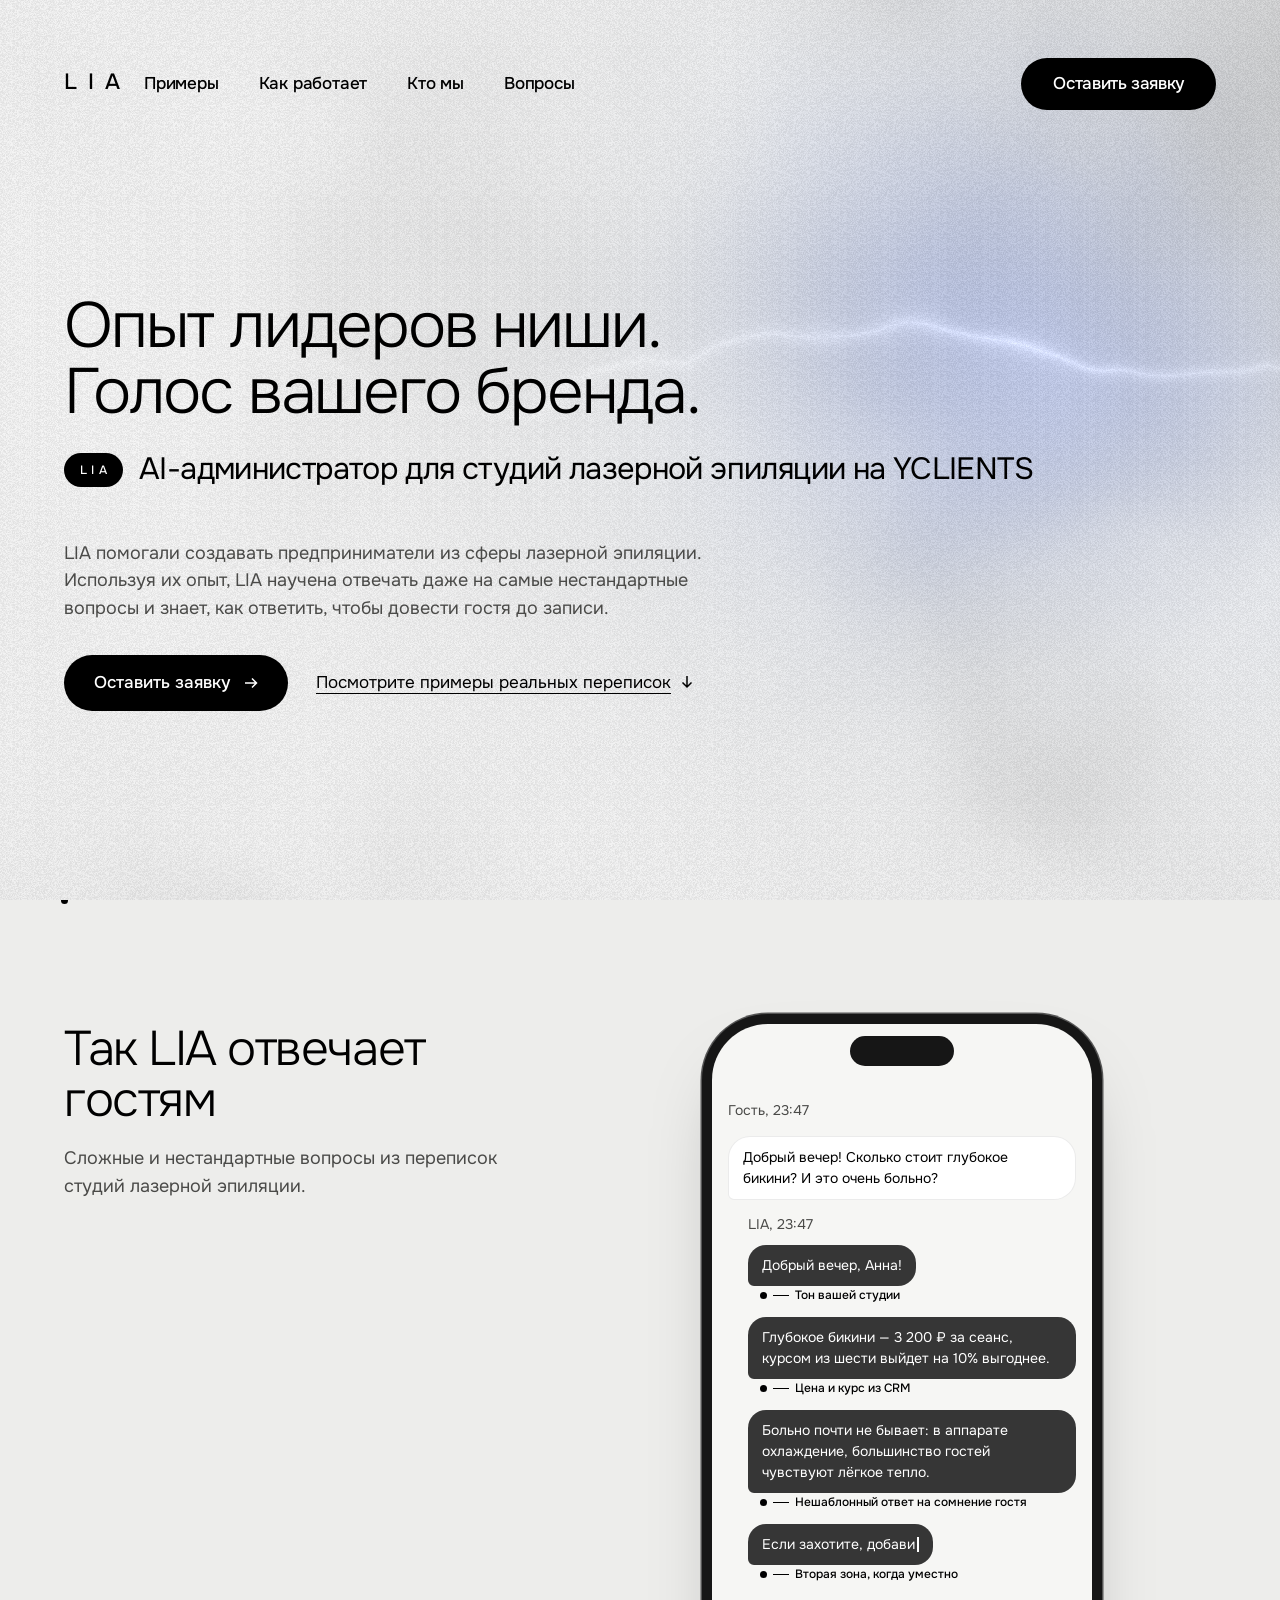
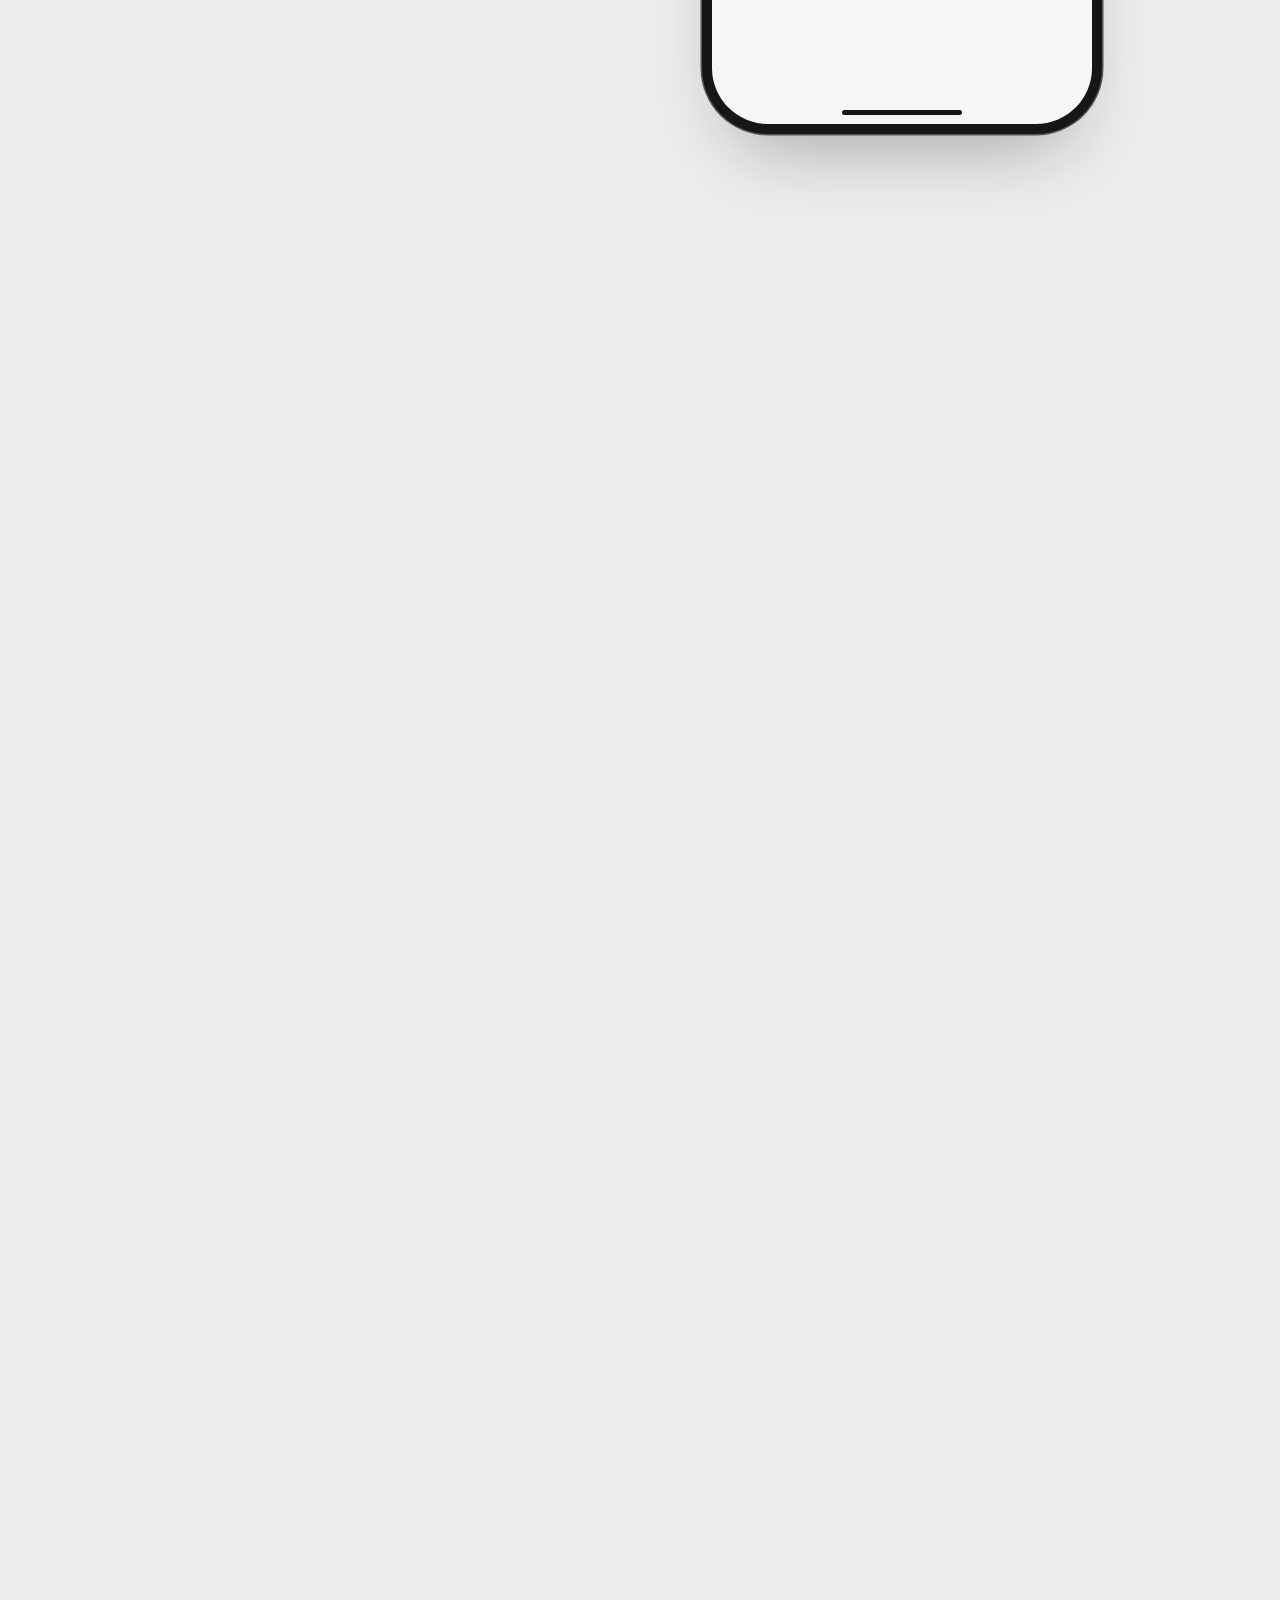
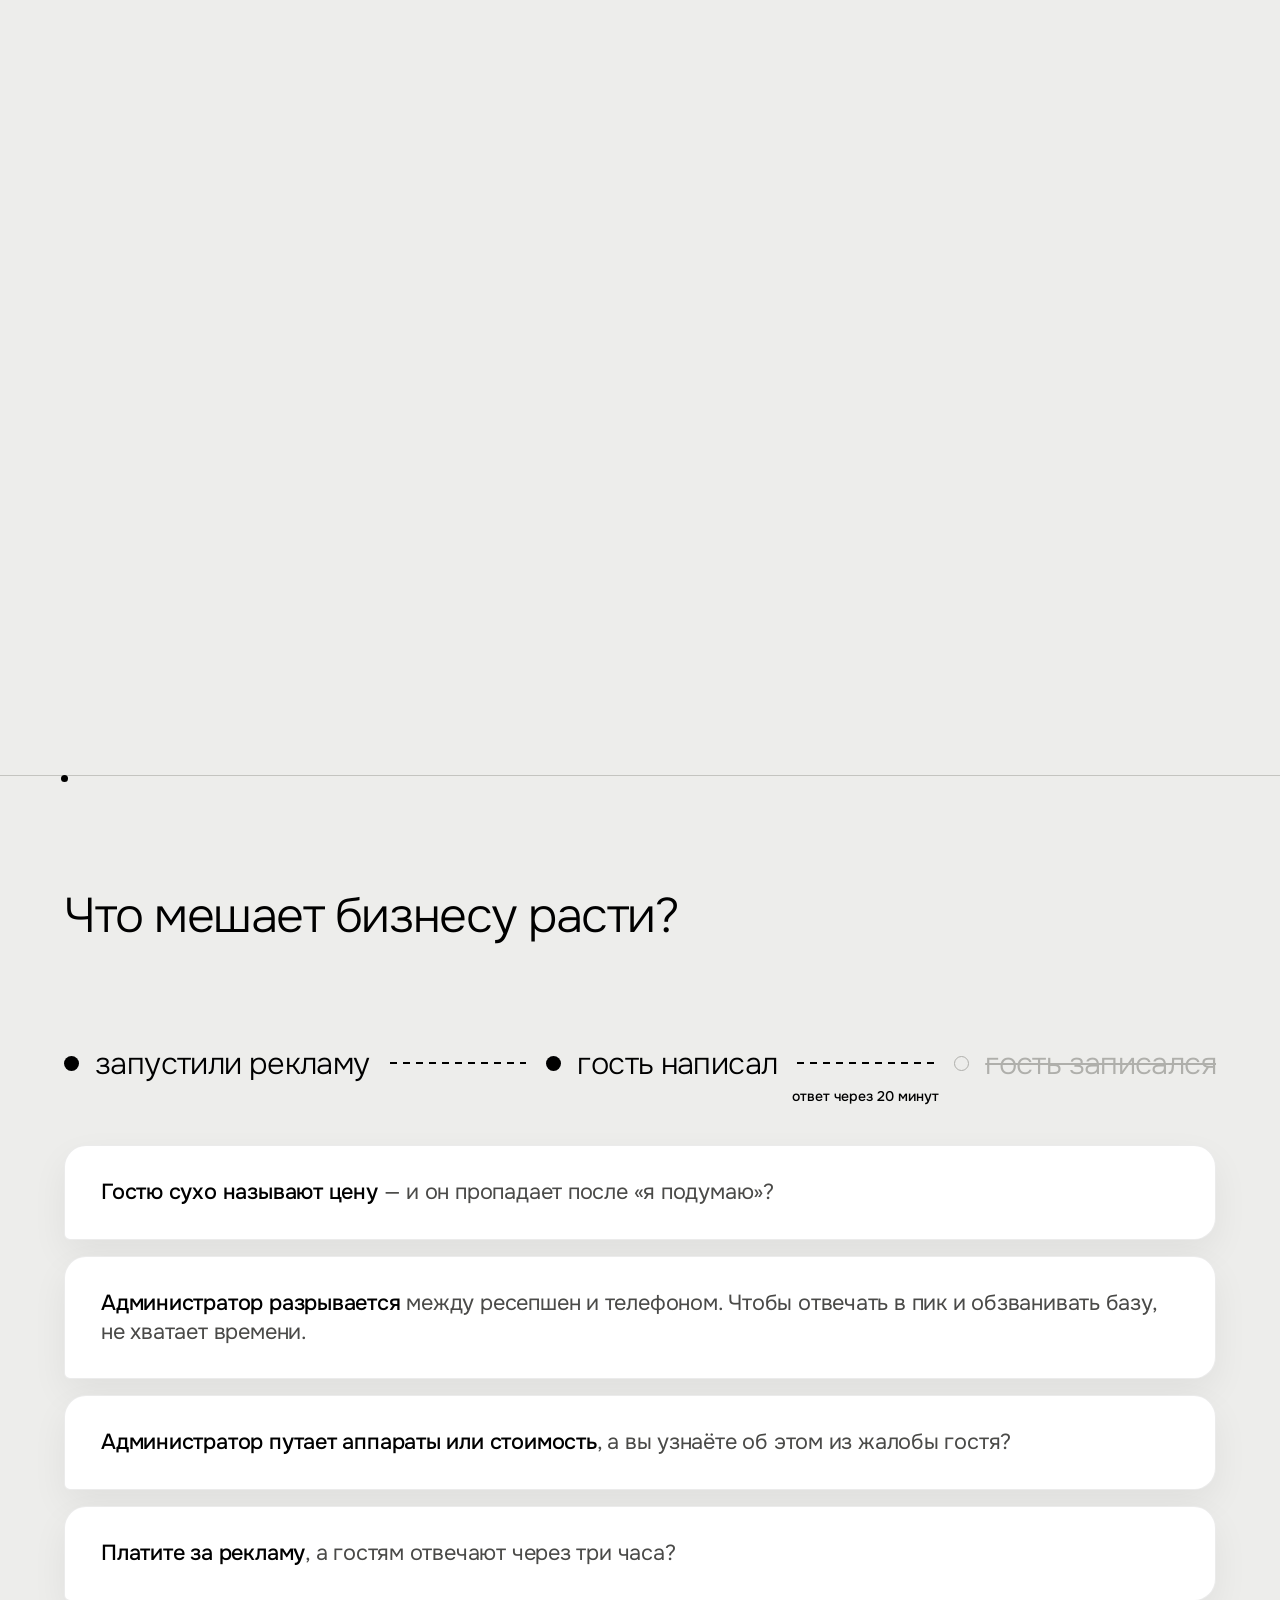
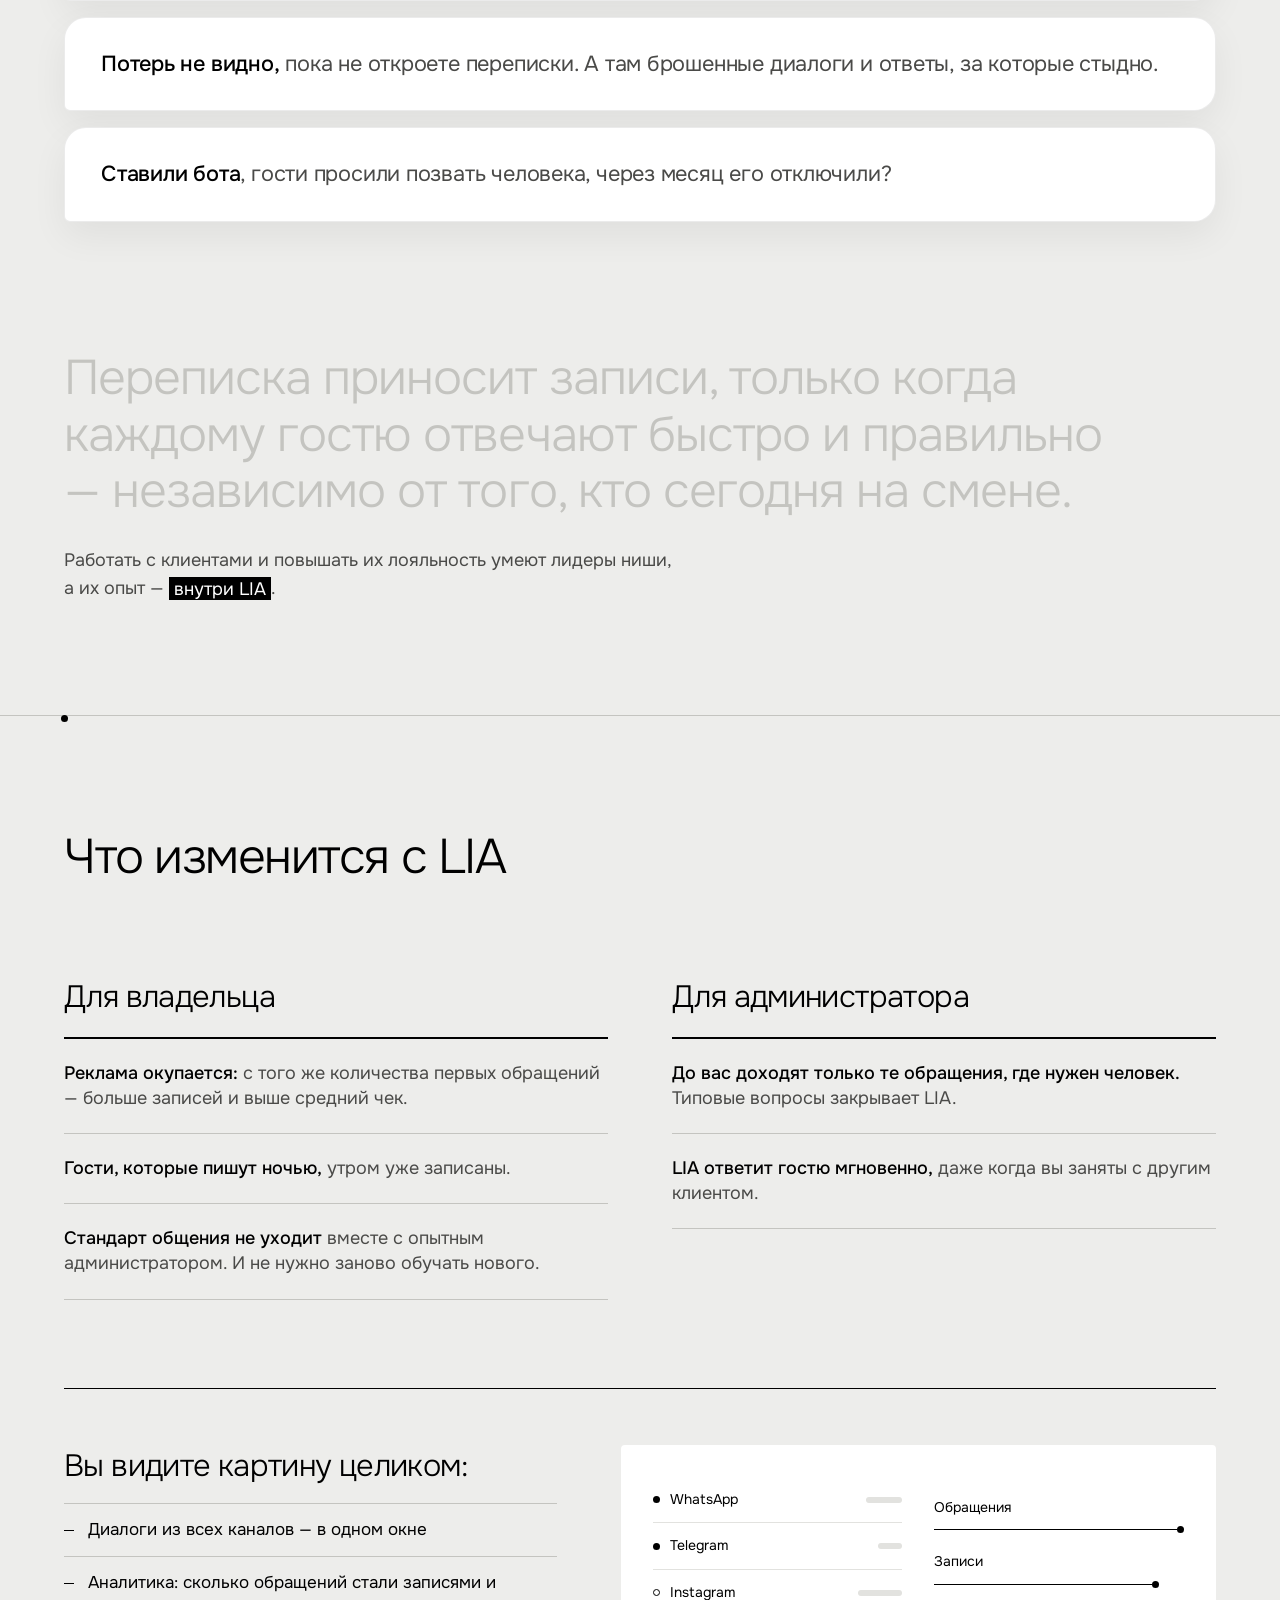
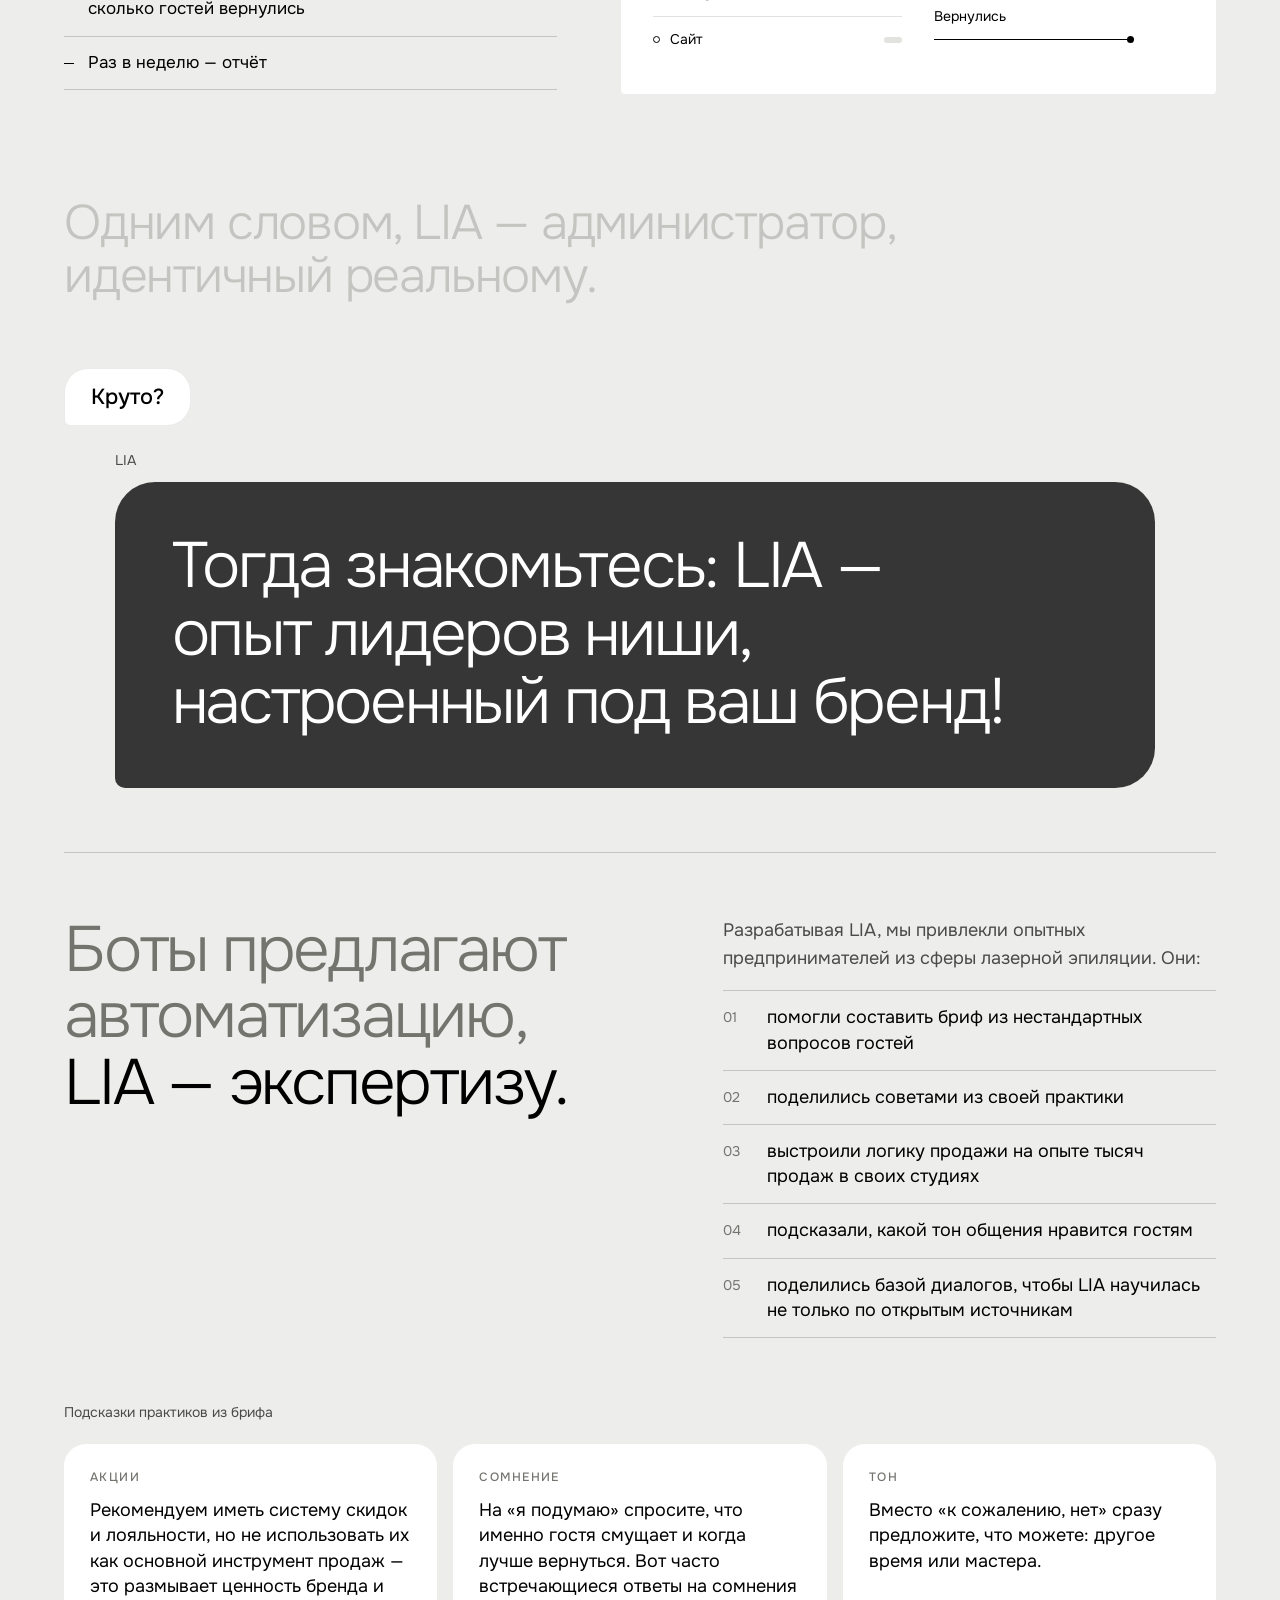
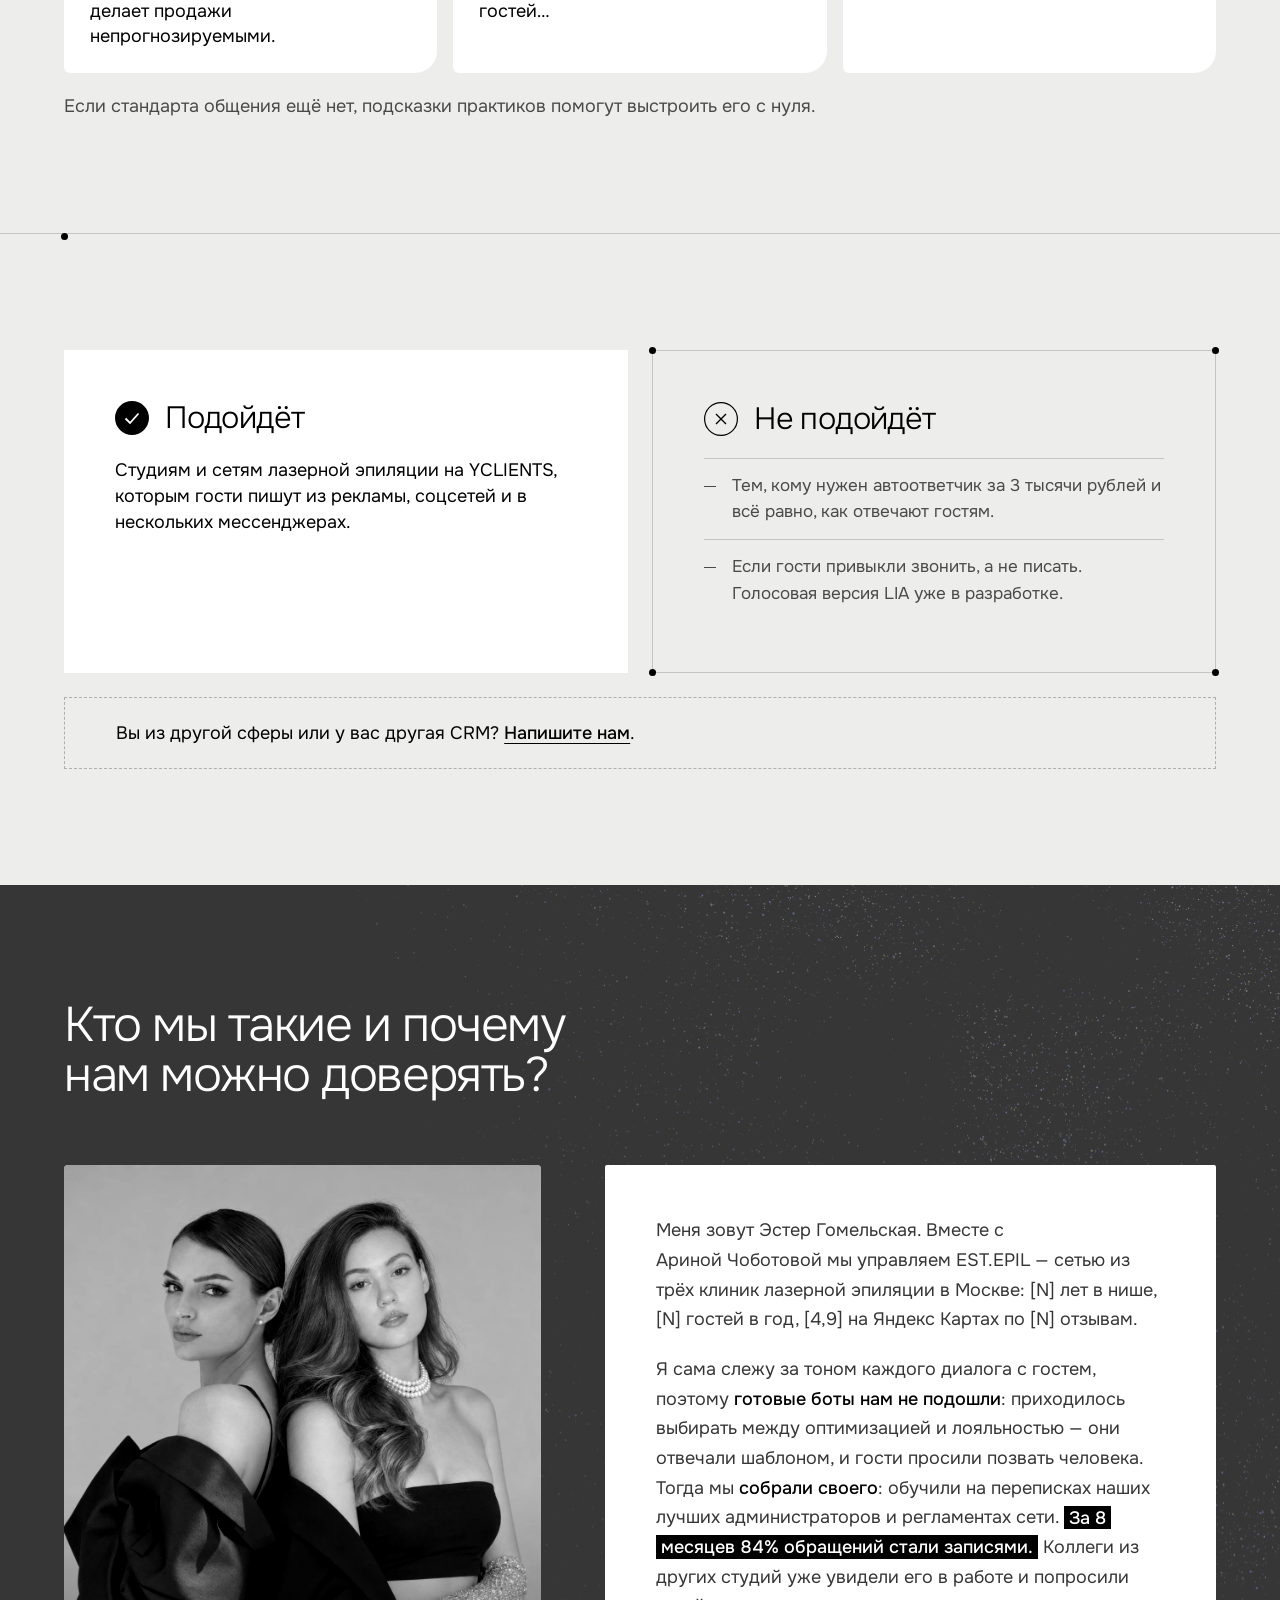
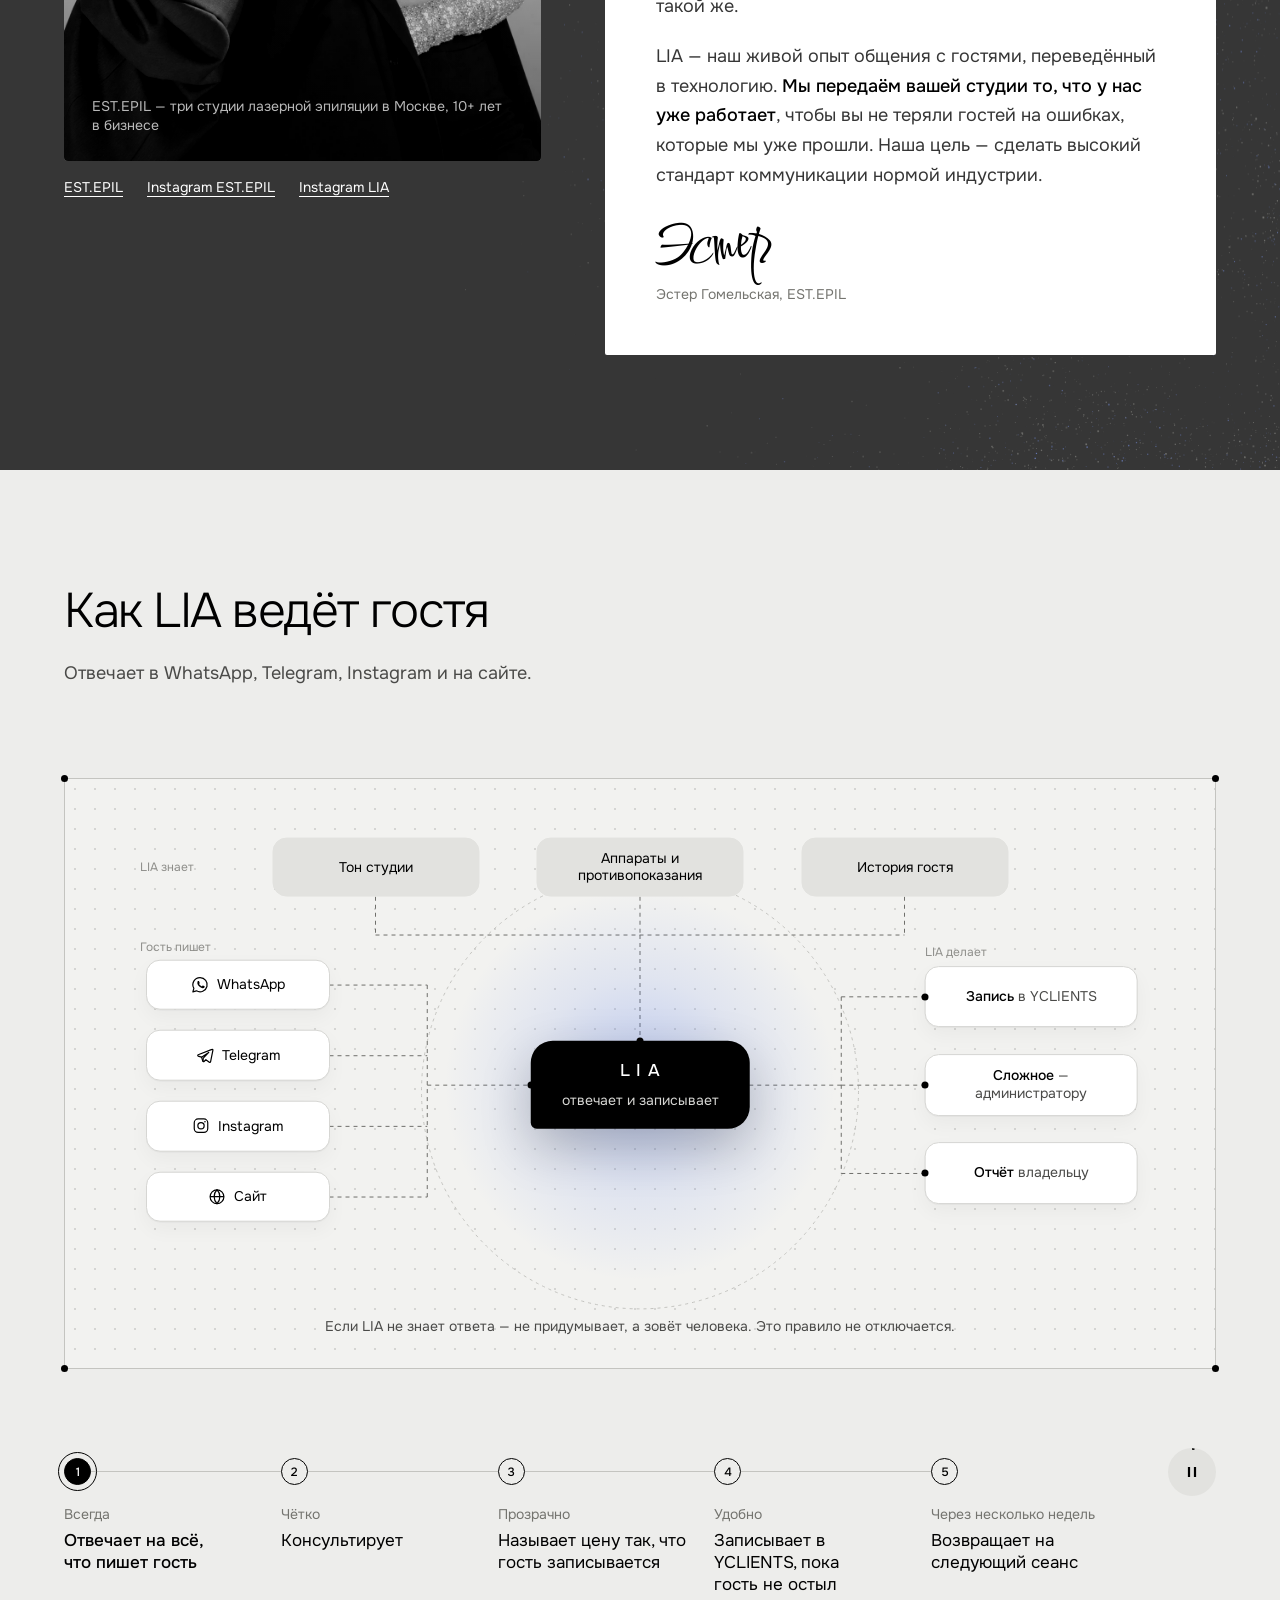
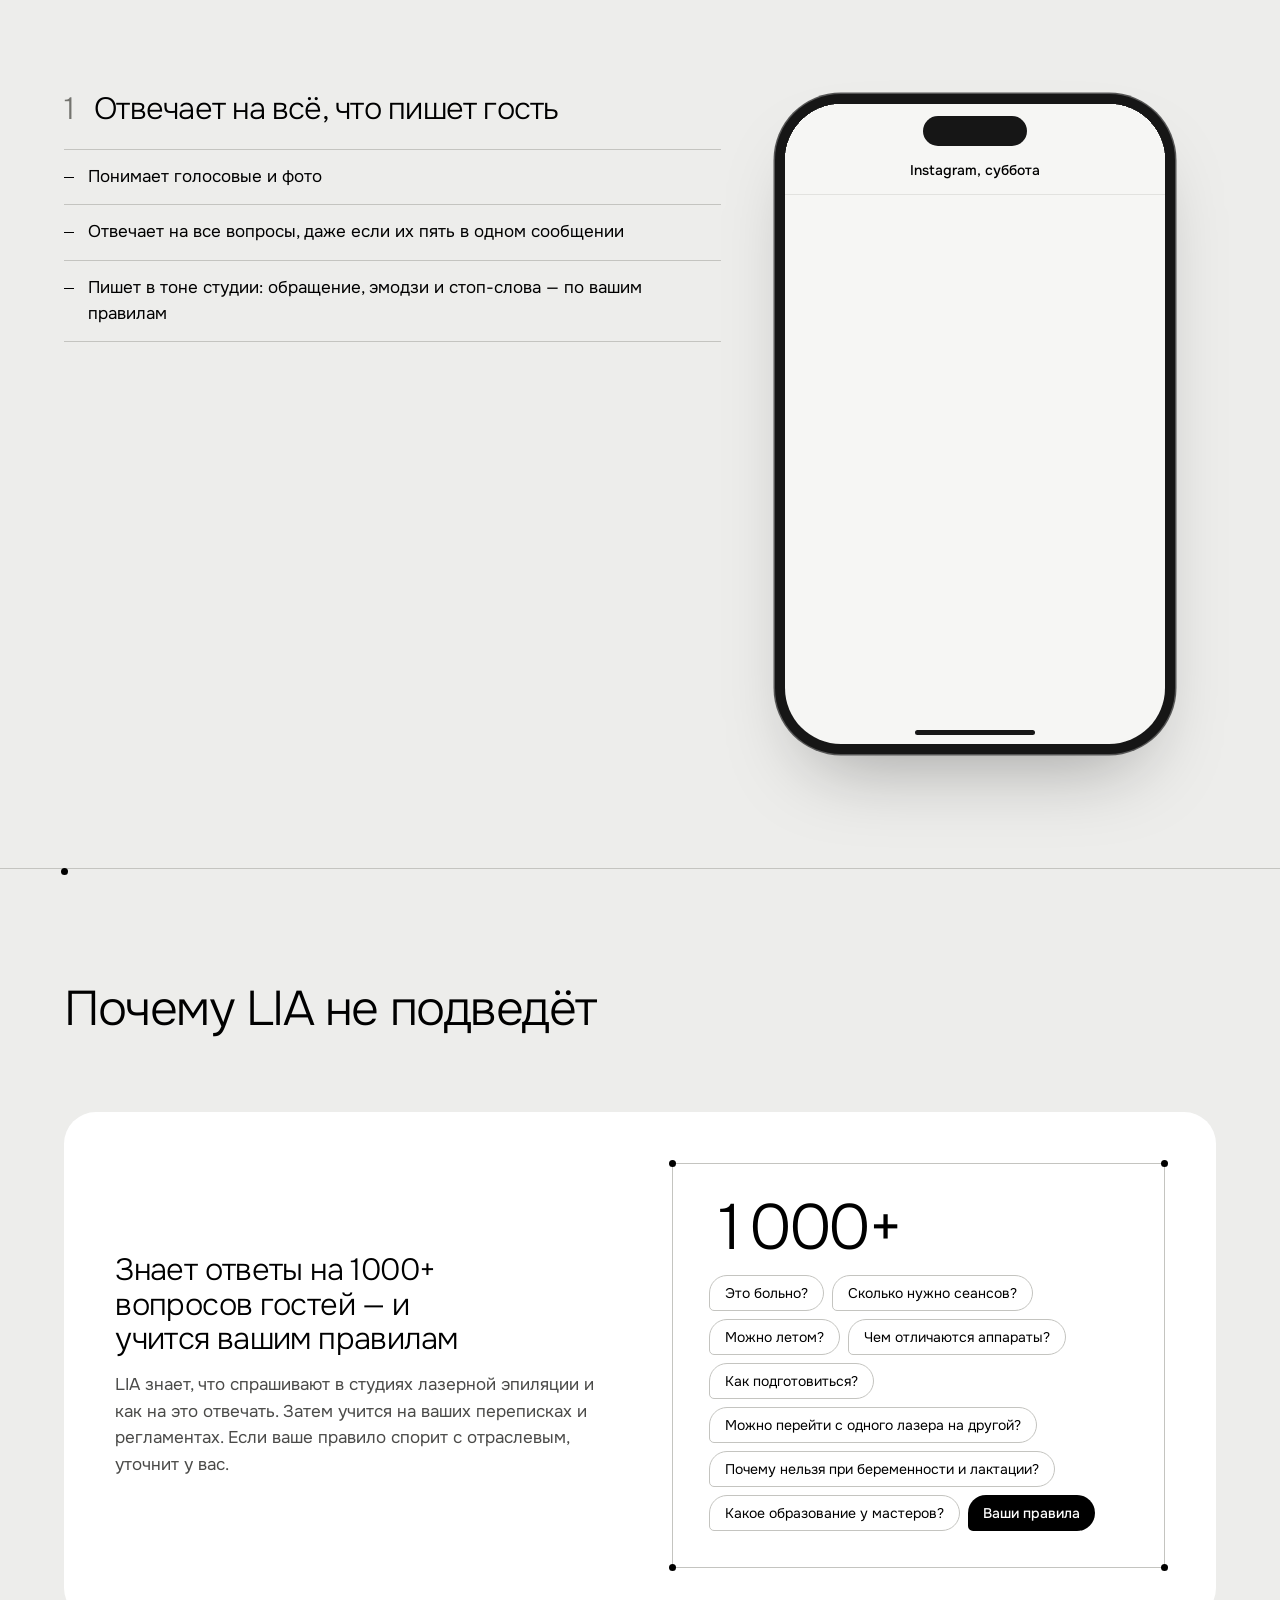
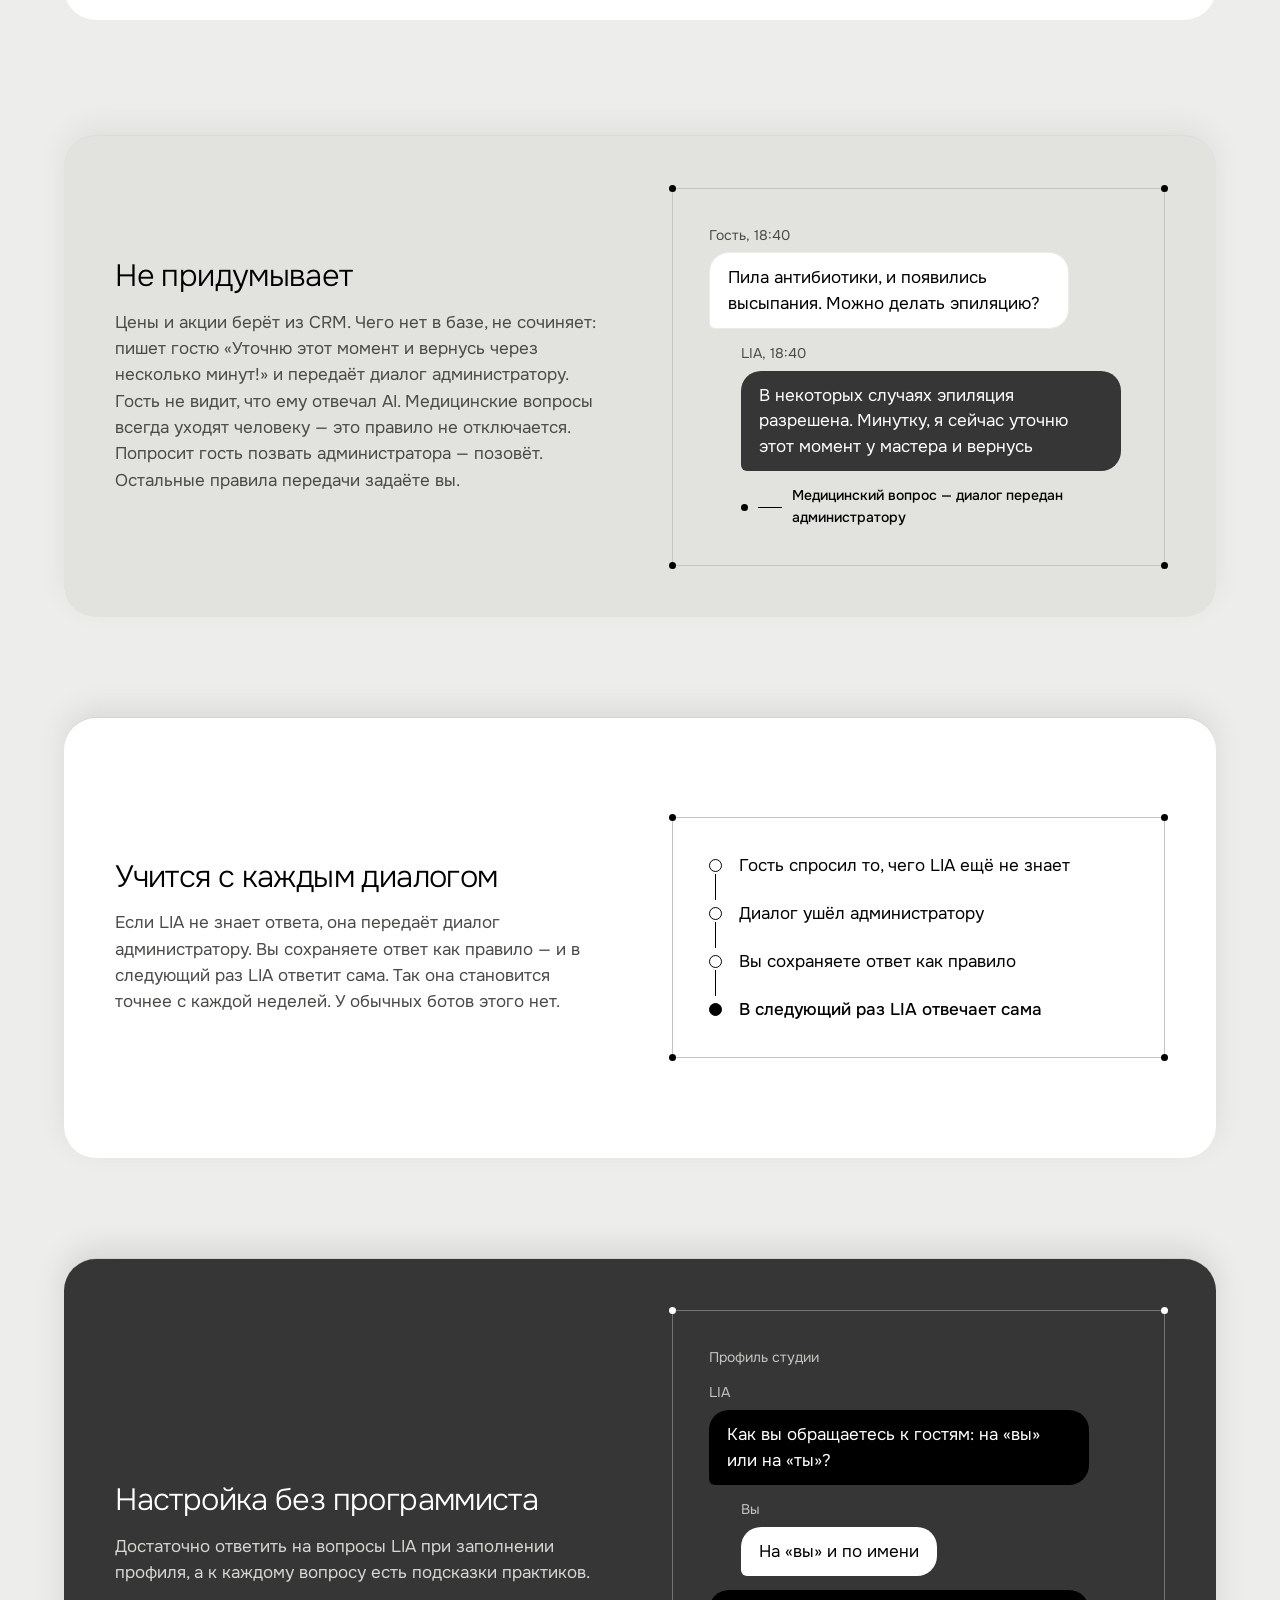
==== index.html @ 9ae45ba2 "Examples: one conversation per phone screen, page scroll flips to the next; first reply split into b" ====
<!doctype html>
<html lang="ru">
<head>
<meta charset="utf-8">
<meta name="viewport" content="width=device-width, initial-scale=1">
<script>document.documentElement.classList.add('js')</script>
<title>LIA — AI-администратор для студий лазерной эпиляции на YCLIENTS</title>
<!-- ===== SEO. Домен: при переезде на корп-домен замените https://lia-ai.ru во всём файле, в sitemap.xml и robots.txt ===== -->
<meta name="description" content="AI-администратор отвечает гостям студии за секунды, круглосуточно и в тоне вашего бренда: цены, сомнения, запись в YCLIENTS. Первым десяти студиям — специальные условия.">
<meta name="robots" content="index, follow, max-image-preview:large">
<link rel="canonical" href="https://lia-ai.ru/">
<meta name="theme-color" content="#EDEDEB">
<link rel="icon" href="favicon.svg" type="image/svg+xml">
<!-- Превью при шаринге в Telegram, WhatsApp, соцсетях -->
<meta property="og:type" content="website">
<meta property="og:locale" content="ru_RU">
<meta property="og:site_name" content="LIA">
<meta property="og:url" content="https://lia-ai.ru/">
<meta property="og:title" content="LIA — AI-администратор для бьюти-студий">
<meta property="og:description" content="Отвечает гостям вовремя и правильно — голосом вашего бренда. Ведёт записи в YCLIENTS.">
<meta property="og:image" content="https://lia-ai.ru/og.png">
<meta property="og:image:width" content="1200">
<meta property="og:image:height" content="630">
<meta name="twitter:card" content="summary_large_image">
<meta name="twitter:title" content="LIA — AI-администратор для бьюти-студий">
<meta name="twitter:description" content="Отвечает гостям вовремя и правильно — голосом вашего бренда. Ведёт записи в YCLIENTS.">
<meta name="twitter:image" content="https://lia-ai.ru/og.png">
<!-- Шрифты: preconnect ускоряет первый рендер текста -->
<link rel="preconnect" href="https://fonts.googleapis.com">
<link rel="preconnect" href="https://fonts.gstatic.com" crossorigin>
<!-- Структурированные данные для поисковиков: кто мы + FAQ (дублирует блок «Частые вопросы» ниже; правьте оба места) -->
<script type="application/ld+json">
{
  "@context": "https://schema.org",
  "@graph": [
    {
      "@type": "Organization",
      "@id": "https://lia-ai.ru/#org",
      "name": "LIA",
      "url": "https://lia-ai.ru/",
      "description": "AI-администратор для студий лазерной эпиляции на YCLIENTS",
      "founder": [
        {"@type": "Person", "name": "Эстер Гомельская"},
        {"@type": "Person", "name": "Арина Чоботова"}
      ],
      "contactPoint": {"@type": "ContactPoint", "contactType": "sales", "url": "https://t.me/lia_ai_team_bot"}
    },
    {
      "@type": "SoftwareApplication",
      "name": "LIA",
      "applicationCategory": "BusinessApplication",
      "operatingSystem": "Web",
      "description": "AI-администратор: отвечает гостям студии лазерной эпиляции в мессенджерах и соцсетях, консультирует по ценам и аппаратам, записывает в YCLIENTS.",
      "url": "https://lia-ai.ru/",
      "provider": {"@id": "https://lia-ai.ru/#org"},
      "offers": {"@type": "Offer", "description": "Первым десяти студиям — специальные условия", "url": "https://t.me/lia_ai_team_bot?start=site_cta"}
    },
    {
      "@type": "FAQPage",
      "mainEntity": [
        {"@type": "Question", "name": "Чем LIA отличается от других ботов?", "acceptedAnswer": {"@type": "Answer", "text": "Обучена на опыте и кейсах реальных предпринимателей из ниши лазерной эпиляции; знает историю гостя и записывает прямо в диалоге; отвечает на нестандартные вопросы и редко зовёт администратора; непрерывно учится на работе с вашими гостями; понимает голосовые и фото; присылает отчёт владельцу."}},
        {"@type": "Question", "name": "В каких мессенджерах работает LIA?", "acceptedAnswer": {"@type": "Answer", "text": "WhatsApp, Telegram, Instagram и чат на сайте. Скоро — Max."}},
        {"@type": "Question", "name": "Сколько занимает настройка?", "acceptedAnswer": {"@type": "Answer", "text": "Звонок-знакомство — 20 минут, бриф — в диалоге с LIA. После брифа LIA сразу начинает отвечать гостям."}},
        {"@type": "Question", "name": "Может ли LIA делать рассылки?", "acceptedAnswer": {"@type": "Answer", "text": "LIA напоминает о записи и сама пишет гостю, когда подходит срок следующего сеанса."}},
        {"@type": "Question", "name": "Можно ли поговорить с LIA по телефону?", "acceptedAnswer": {"@type": "Answer", "text": "Пока LIA отвечает в переписке. Голосовая версия уже в разработке."}},
        {"@type": "Question", "name": "Как отключить, если не понравится?", "acceptedAnswer": {"@type": "Answer", "text": "Напишите нам — отключим. Все записи останутся в YCLIENTS."}},
        {"@type": "Question", "name": "Гости поймут, что это не человек?", "acceptedAnswer": {"@type": "Answer", "text": "LIA пишет как живой администратор вашей студии и не называет себя ботом. На прямой вопрос отвечает: «Я цифровой ассистент студии X»."}},
        {"@type": "Question", "name": "Как проверить, что LIA отвечает правильно?", "acceptedAnswer": {"@type": "Answer", "text": "Все диалоги — в кабинете, сложное уходит сотруднику, каждую запись подтверждает администратор. Раз в неделю присылаем отчёт."}},
        {"@type": "Question", "name": "А если LIA не знает ответа?", "acceptedAnswer": {"@type": "Answer", "text": "Не придумывает. Пишет гостю: «Мне нужно уточнить этот момент, вернусь к вам» — и передаёт диалог сотруднику."}},
        {"@type": "Question", "name": "Гость может прислать фото?", "acceptedAnswer": {"@type": "Answer", "text": "Да. LIA консультирует по фото, где может, остальное передаёт сотруднику."}},
        {"@type": "Question", "name": "Кто подтверждает запись?", "acceptedAnswer": {"@type": "Answer", "text": "Администратор — в кабинете LIA или в YCLIENTS."}},
        {"@type": "Question", "name": "LIA заменит администратора?", "acceptedAnswer": {"@type": "Answer", "text": "Нет. LIA снимает с команды вечерние, выходные и пиковые переписки. Спорное по-прежнему решает администратор."}},
        {"@type": "Question", "name": "Нужен ли программист?", "acceptedAnswer": {"@type": "Answer", "text": "Нет. Достаточно брифа в диалоге с LIA и звонка-знакомства — на нём подскажем, как всё настроить."}},
        {"@type": "Question", "name": "Сколько стоит LIA?", "acceptedAnswer": {"@type": "Answer", "text": "Цена зависит от числа диалогов и в несколько раз ниже ставки ещё одного администратора."}}
      ]
    }
  ]
}
</script>
<!--
  Лендинг LIA. Как редактировать:
  • Тексты — обычный HTML ниже: правьте прямо внутри тегов.
  • Примеры переписок (первый экран, «Переписка студии», чаты к шагам 1–5) тоже лежат в разметке.
    Реплики LIA печатаются анимацией из того текста, что написан в HTML.
  • Второй вариант заголовка лежит в комментарии на первом экране.
  • Цвет свечения под курсором и зернистость фона — в начале скрипта внизу файла (NICHE, GRAIN).
  • Заявка и «напишите нам» ведут в Telegram-бот https://t.me/lia_ai_team_bot.
  • Ссылки вида #instagram-lia, #instagram-est-epil, #est-epil — заглушки: замените на настоящие адреса.
-->
<link href="https://fonts.googleapis.com/css2?family=Onest:wght@300;400;500&family=Comforter&display=swap" rel="stylesheet">
<style>
/* ===== «Как LIA ведёт гостя»: схема для десктопа (на телефоне — вертикальная .m-scheme) ===== */
.dscheme{position:relative;margin:0;aspect-ratio:1.95/1;border:1px solid #C4C4C0;background:#F2F2F0 radial-gradient(rgba(0,0,0,0.12) 1px,transparent 1.3px) 0 0/20px 20px}
.ds-c{position:absolute;width:7px;height:7px;border-radius:50%;background:#000}
.ds-lines{position:absolute;left:0;top:0;width:100%;height:100%;overflow:visible}
.ds-lines line{stroke:#9A9A96;stroke-width:1;stroke-dasharray:4 4;vector-effect:non-scaling-stroke}
.ds-ring{fill:none;stroke:#C4C4C0;stroke-width:1;stroke-dasharray:3 4;vector-effect:non-scaling-stroke}
.ds-glow{position:absolute;width:34%;aspect-ratio:1;border-radius:50%;transform:translate(-50%,-50%);background:radial-gradient(closest-side,rgba(67,109,238,0.30),rgba(67,109,238,0.10) 55%,rgba(67,109,238,0) 100%);pointer-events:none}
.ds-lbl{position:absolute;transform:translateY(-50%);font-size:var(--fs-micro);color:#8E8E8A;white-space:nowrap}
.ds-card{position:absolute;transform:translate(-50%,-50%);display:flex;align-items:center;justify-content:center;padding:0 12px;text-align:center;border-radius:14px;background:#FFFFFF;border:1px solid #D6D6D3;box-shadow:0 1px 0 rgba(0,0,0,.03),0 8px 20px rgba(0,0,0,.04);font-size:var(--fs-small);line-height:1.25;color:#000}
.ds-know{background:#E2E2DF;border-color:#E2E2DF;box-shadow:none}
.ds-out{color:#4A4A48}
.ds-out b{font-weight:500;color:#000}
.ds-core{position:absolute;transform:translate(-50%,-50%);display:flex;flex-direction:column;align-items:center;justify-content:center;gap:6px;border-radius:22px 22px 22px 6px;background:#000;color:#fff;box-shadow:0 18px 50px rgba(0,0,0,.22)}
.ds-logo{font-size:var(--fs-body);font-weight:500;letter-spacing:.36em;padding-left:.36em}
.ds-sub{font-size:var(--fs-small);color:#D6D6D3}
.ds-dot{position:absolute;width:7px;height:7px;border-radius:50%;background:#000;transform:translate(-50%,-50%)}
.ds-note{position:absolute;left:0;right:0;bottom:5%;text-align:center;font-size:var(--fs-small);color:#4A4A48}
/* на десктопе схема заменяет строку плашек каналов */
@media (min-width:981px){#kak > div:first-child > div > div[aria-hidden]{display:none !important}}
@media (max-width:980px){.dscheme{display:none}.kak-sub{display:none}}
/* Шкала шрифтов: 8 ступеней, вес тонкий (300) у крупных, 400–500 у текста. Меняйте размер здесь, а не в элементах */
:root{--fs-display:clamp(40px,5vw,72px);--fs-h2:clamp(32px,3.8vw,52px);--fs-h3:clamp(24px,2.4vw,34px);--fs-lead:clamp(20px,1.7vw,24px);--fs-intro:clamp(18px,1.4vw,20px);--fs-body:17px;--fs-small:14px;--fs-micro:12px}
@media (max-width:980px){:root{--fs-display:clamp(30px,8.4vw,40px);--fs-h2:clamp(28px,7.6vw,34px);--fs-h3:22px;--fs-lead:19px;--fs-intro:17px;--fs-body:16px;--fs-small:13px;--fs-micro:12px}}
/* Единая сетка отступов: --sec — вертикальный паддинг секций, --pad-x — боковой, --gap — заголовок→контент */
:root{--sec:clamp(80px,9vw,140px);--pad-x:clamp(20px,5vw,64px);--gap:clamp(40px,5vw,64px);--gap-lg:clamp(48px,6vw,80px)}
body{margin:0;background:#EDEDEB}
*{box-sizing:border-box}
a{color:#000}a:hover{color:#4A4A48}
::selection{background:#436DEE;color:#fff}
:focus-visible{outline:2px solid #000;outline-offset:3px}
.on-dark :focus-visible{outline-color:#fff}
.on-dark a{color:#fff}.on-dark a:hover{color:#D6D6D3}
.nav-links{display:flex}
@media (max-width:860px){.nav-links{display:none}}
.lia-row{display:grid;grid-template-columns:minmax(0,1fr) 196px;align-items:start}
.lia-bg{position:absolute;top:0;bottom:0;left:0;right:196px;background:#363636;border-radius:22px 22px 22px 6px}
.lia-anno{gap:6px !important}.lia-anno > span:nth-child(2){width:16px !important}.lia-anno > span:last-child{font-size:var(--fs-micro) !important;line-height:1.25 !important}
@media (max-width:760px){.lia-row{grid-template-columns:minmax(0,1fr)}.lia-anno{display:none !important}.lia-bg{right:0}}
.sticky-spec{position:sticky !important;top:140px}
@media (max-width:980px){.sticky-spec{position:relative !important;top:auto !important}}
.caret{display:inline-block;width:2px;height:1.05em;background:currentColor;vertical-align:-0.18em;margin-left:2px;animation:lia-blink 1s steps(1) infinite}
@keyframes lia-blink{50%{opacity:0}}
.dots{display:inline-flex;gap:4px}
.dots i{display:block;width:6px;height:6px;border-radius:50%;background:#000;animation:lia-dot 1.1s infinite ease-in-out}
.dots i:nth-child(2){animation-delay:.15s}.dots i:nth-child(3){animation-delay:.3s}
@keyframes lia-dot{0%,80%,100%{opacity:.2}40%{opacity:1}}
.rise{animation:lia-rise .55s cubic-bezier(.2,.7,.2,1) both}
@keyframes lia-rise{from{opacity:0;transform:translateY(8px)}to{opacity:1;transform:none}}
.btn-dark:hover{background:#363636 !important;color:#FFFFFF !important}
.btn-light:hover{background:#E2E2DF !important;color:#000000 !important}
.mark{background:#000;color:#fff;padding:.04em .28em;-webkit-box-decoration-break:clone;box-decoration-break:clone}
.sr{position:absolute;width:1px;height:1px;overflow:hidden;clip:rect(0 0 0 0);white-space:nowrap}
:root{--spring:cubic-bezier(.33,1.42,.05,.96);--expo:cubic-bezier(.19,1,.22,1);--bounce:linear(0,.009,.035 2.1%,.141,.281 6.7%,.723 12.9%,.938 16.7%,1.017,1.077,1.121,1.149 24.3%,1.159,1.163,1.161,1.154 29.9%,1.129 32.8%,1.051 39.6%,1.017 43.1%,.991,.977 51%,.974 53.8%,.975 57.1%,.997 69.8%,1.003 76.9%,1.004 83.8%,1)}
[hidden]{display:none !important}
[data-count]{font-variant-numeric:tabular-nums}
.pain-lead{font-weight:500}.pain-rest{color:#4A4A48}
.chain-label{transition:color .5s ease}.chain-dot{transition:background .3s ease,border-color .5s ease !important}
.chain-note{opacity:0}
.btn-dark,.btn-light{transition:background .2s ease,transform .5s var(--bounce) !important}
.btn-dark:hover,.btn-light:hover{transform:scale(1.04)}
.btn-dark:active,.btn-light:active{transform:scale(.97)}
@media (max-width:760px),(max-height:700px){.why-card{position:relative !important;top:auto !important}}
@media (prefers-reduced-motion:reduce){.btn-dark,.btn-light{transition:none !important}}
/* ===== Шапка 1:1 с jitter.video: размеры и поведение ===== */
:root{--quad:cubic-bezier(.25,.46,.45,.94);--overshoot:cubic-bezier(.33,1.42,.05,.96);--jbounce:linear(0 0%, 0.255 1%, 0.4449 2%, 0.6018 3%, 0.7355 4%, 0.8513 5%, 0.9525 6%, 1.0413 7%, 1.1195 8%, 1.1881 9%, 1.2484 10%, 1.3011 11%, 1.3468 12%, 1.3862 13%, 1.4198 14%, 1.4479 15%, 1.4709 16%, 1.4892 17%, 1.503 18%, 1.5126 19%, 1.5182 20%, 1.52 21%, 1.5189 22%, 1.5156 23%, 1.5101 24%, 1.5025 25%, 1.4929 26%, 1.4817 27%, 1.469 28%, 1.4552 29%, 1.4406 30%, 1.4254 31%, 1.4099 32%, 1.3943 33%, 1.3787 34%, 1.3633 35%, 1.3481 36%, 1.3333 37%, 1.3188 38%, 1.3048 39%, 1.2912 40%, 1.278 41%, 1.2653 42%, 1.253 43%, 1.2412 44%, 1.2298 45%, 1.2188 46%, 1.2083 47%, 1.1981 48%, 1.1883 49%, 1.1789 50%, 1.1698 51%, 1.1611 52%, 1.1528 53%, 1.1447 54%, 1.137 55%, 1.1296 56%, 1.1225 57%, 1.1156 58%, 1.1091 59%, 1.1028 60%, 1.0967 61%, 1.0909 62%, 1.0854 63%, 1.0801 64%, 1.075 65%, 1.0701 66%, 1.0654 67%, 1.061 68%, 1.0567 69%, 1.0526 70%, 1.0488 71%, 1.0451 72%, 1.0415 73%, 1.0382 74%, 1.035 75%, 1.032 76%, 1.0292 77%, 1.0265 78%, 1.0239 79%, 1.0215 80%, 1.0193 81%, 1.0172 82%, 1.0152 83%, 1.0134 84%, 1.0117 85%, 1.0101 86%, 1.0086 87%, 1.0073 88%, 1.0061 89%, 1.005 90%, 1.004 91%, 1.0032 92%, 1.0024 93%, 1.0018 94%, 1.0012 95%, 1.0008 96%, 1.0004 97%, 1.0002 98%, 1 99%, 1 100%)}
.jh{position:fixed;top:0;left:0;right:0;z-index:50;pointer-events:none;letter-spacing:-0.396px;transition:transform 1.2s var(--expo)}
.jh-wrap{position:relative;width:calc(min(1280px,100%) - 2*clamp(20px,5vw,64px));margin:0 auto;padding-top:39px}
.jh-plate{position:absolute;z-index:0;top:39px;left:50%;width:calc(100% + 60px);height:90px;background:#FFFFFF;border-bottom:1px solid #F2F1F3;border-radius:20px;box-shadow:rgba(0,0,0,0) 0 62px 17px,rgba(0,0,0,.01) 0 40px 16px,rgba(0,0,0,.02) 0 22px 13px,rgba(0,0,0,.04) 0 10px 10px,rgba(0,0,0,.04) 0 2px 5px;opacity:0;transform:translate(-50%,-34.5px);will-change:transform;transition:opacity .2s var(--quad),transform .5s var(--expo) .2s,box-shadow .5s var(--quad),border-radius .5s var(--quad)}
.jh-row{position:relative;z-index:1;display:flex;align-items:center;justify-content:space-between;height:90px}
.jh-left{display:flex;align-items:center;gap:24px;pointer-events:auto}
.jh-logo{position:relative;top:-2px;display:block;font-size:22px;font-weight:500;line-height:28px;letter-spacing:.5em;margin-right:-.5em;color:#000000;text-decoration:none}
.jh-logo:hover{color:#19171C}
.jh-links{display:flex}
.jh-link{display:flex;align-items:center;height:90px;padding:0 20px;font-size:var(--fs-body);font-weight:500;line-height:24px;letter-spacing:-0.2px;color:#000000;text-decoration:none}
.jh-link:first-child{padding-left:0}
.jh-link:hover{color:#19171C}
.jh-links:hover .jh-link:not(:hover){opacity:.35}
.jh-logo,.jh-link{transition:transform .8s var(--overshoot),opacity .3s var(--quad)}
.jh-right{position:relative;display:flex;align-items:center;gap:30px;pointer-events:auto}
.jh-cta{position:relative;z-index:2;transition:transform .8s var(--overshoot)}
.jh-btn{display:inline-flex;padding:0;border:0;background:none;font:inherit;color:#FFFFFF;text-decoration:none;cursor:pointer;-webkit-tap-highlight-color:transparent}
.jh-btn:hover{color:#FFFFFF}
.jh-btn-in{display:inline-flex;align-items:center;justify-content:center;gap:10px;height:52px;padding:8px 32px;border-radius:50px;background:#000000;color:#FFFFFF;font-size:var(--fs-body);font-weight:500;line-height:18px;letter-spacing:-0.36px;white-space:nowrap;transition:transform .3s var(--jbounce),background-color .3s var(--quad),color .3s var(--quad)}
.jh-btn:hover .jh-btn-in{transform:scale(1.05);transition:transform .6s var(--jbounce),background-color .3s var(--quad),color .3s var(--quad)}
.jh-btn:active .jh-btn-in{transform:scale(.9);transition:transform .1s linear}
.jh-burger{position:absolute;right:0;top:50%;transform:translateY(-50%) scale(0);transition:transform .8s var(--overshoot)}
.jh-burger .jh-btn-in{width:52px;padding:0}
.jh-burger .i-close{display:none}
.jh.menu-open .jh-burger .i-close{display:block}
.jh.menu-open .jh-burger .i-burger{display:none}
.jh-menu{display:none}
.jh.is-sticky .jh-plate{opacity:1;transform:translate(-50%,-140px);transition:opacity .3s var(--quad),transform .75s var(--expo),box-shadow .5s var(--quad),border-radius .5s var(--quad)}
.jh.is-sticky.is-min .jh-plate{box-shadow:none !important}
.jh.is-sticky.is-min:not(.was-sticky) .jh-plate{opacity:0 !important}
.jh.show-bg .jh-plate{transform:translate(-50%,0);transition:opacity .3s var(--quad),transform .75s var(--overshoot),box-shadow .5s var(--quad),border-radius .5s var(--quad)}
.jh.is-sticky.is-min .jh-logo,.jh.is-sticky.is-min .jh-link{transform:translateY(-130px)}
.jh.is-sticky.is-min .jh-left{pointer-events:none}
@media (min-width:1025px){
.jh.is-sticky.is-min .jh-cta{transform:translateX(-67px)}
.jh.is-sticky.is-min .jh-burger{transform:translateY(-50%) scale(1)}
}
@media (min-width:1441px){
.jh{letter-spacing:-0.4px}
.jh-wrap{width:calc(min(1280px,100%) - 2*clamp(20px,5vw,64px))}
.jh-plate{top:34.5px;width:calc(100% + 80px);height:100px}
.jh-wrap{padding-top:34.5px}
.jh-row{height:100px}
.jh-left{gap:40px}
.jh-link{height:100px;padding:0 24px}
}
@media (max-width:1024px){
.jh-wrap{width:calc(100% - 2*clamp(20px,5vw,64px) - 20px)}
.jh-plate{top:15px;width:calc(100% + 20px);height:70px;border-radius:10px;transition:border-radius .5s var(--quad),box-shadow .1s var(--quad),opacity .2s var(--quad),transform .5s var(--expo) .2s}
.jh-wrap{padding-top:15px}
.jh-row{height:70px}
.jh-links,.jh-cta{display:none}
.jh-logo{font-size:var(--fs-intro);line-height:24px}
.jh-burger{position:static;transform:none;transition:none}
.jh-burger .jh-btn-in{background:#FFFFFF;color:#19171C}
.jh:not(.show-bg):not(.menu-open) .jh-burger .jh-btn-in{background:#F2F1F3}
.jh.menu-open .jh-burger .jh-btn-in{background:#19171C;color:#FFFFFF}
.jh-menu{position:fixed;inset:0;z-index:-1;display:flex;flex-direction:column;padding:110px 20px 32px;background:#FFFFFF;pointer-events:auto;opacity:0;visibility:hidden;transition:opacity .3s var(--quad),visibility 0s linear .3s}
.jh.menu-open .jh-menu{opacity:1;visibility:visible;transition:opacity .3s var(--quad)}
.jh.menu-open .jh-plate{box-shadow:none !important;background:transparent}
.jh-menu a.jh-mlink{padding:14px 0;border-bottom:1px solid #F2F1F3;font-size:var(--fs-lead);font-weight:500;line-height:1.2;letter-spacing:-0.02em;color:#19171C;text-decoration:none}
.jh-menu .jh-btn{margin-top:28px;align-self:flex-start}
}
@media (prefers-reduced-motion:reduce){.jh,.jh *{transition:none !important}}
.t-track{scrollbar-width:none}.t-track::-webkit-scrollbar{display:none}
.t-nav:hover{background:rgba(255,255,255,0.12) !important}
@media (max-width:640px){.t-card{grid-template-columns:minmax(0,1fr) !important}.t-card .t-photo{grid-column:1 !important;grid-row:auto !important;width:120px !important}}
@media (prefers-reduced-motion:reduce){.caret,.dots i,.rise{animation:none}}
/* ===== Путь гостя: рельс шагов и сцена переписки ===== */
.rail-wrap{display:flex;align-items:flex-start;gap:20px}
.rail{position:relative;flex:1;min-width:0}
.rail-track{position:absolute;left:13.5px;top:13px;width:80%;height:1px;background:#C4C4C0}
.rail-fill{position:absolute;left:0;top:0;width:100%;height:2px;margin-top:-.5px;background:#000000;transform-origin:left center;transform:scaleX(0);transition:transform .5s cubic-bezier(.19,1,.22,1)}
.rail ol{position:relative;list-style:none;margin:0;padding:0;display:grid;grid-template-columns:repeat(5,minmax(0,1fr))}
.step-btn{display:flex;flex-direction:column;align-items:flex-start;width:100%;padding:0 24px 6px 0;background:none;border:0;font:inherit;color:#000000;text-align:left;cursor:pointer}
.step-btn:focus-visible{outline:2px solid #000000;outline-offset:6px;border-radius:4px}
.stop{position:relative;display:flex;align-items:center;justify-content:center;width:27px;height:27px;box-sizing:border-box;border-radius:50%;border:1px solid #000000;background:#EDEDEB;font-size:var(--fs-micro);font-weight:500;line-height:1;font-variant-numeric:tabular-nums;transition:background .35s ease,color .35s ease}
.stop::after{content:"";position:absolute;left:-7px;top:-7px;right:-7px;bottom:-7px;border-radius:50%;border:1px solid #000000;opacity:0;transform:scale(.55);transition:opacity .25s ease,transform .55s cubic-bezier(.33,1.42,.05,.96)}
.step-btn[data-done="true"] .stop,.step-btn.done .stop,.step-btn[aria-pressed="true"] .stop{background:#000000;color:#FFFFFF}
.step-btn[aria-pressed="true"] .stop::after{opacity:1;transform:none}
.step-meta{margin-top:20px;font-size:var(--fs-small);line-height:1.35;color:#74746F}
.step-title{margin-top:6px;font-size:var(--fs-body);line-height:1.3;text-wrap:balance}
.step-btn[aria-pressed="true"] .step-title{font-weight:500}
.step-btn:hover .step-title{text-decoration:underline;text-decoration-thickness:1px;text-underline-offset:4px}
.step-toggle{position:relative;flex:none;width:48px;height:48px;margin-top:-10px;padding:0;border-radius:50%;border:0;background:#E2E2DF;color:#000000;display:flex;align-items:center;justify-content:center;cursor:pointer}
.step-toggle:focus-visible{outline:2px solid #000000;outline-offset:4px}
.step-toggle .ring{position:absolute;left:0;top:0;transform:rotate(-90deg)}
.panels{display:grid}
.panels > *{grid-area:1/1;min-width:0}
.panels > .is-off{visibility:hidden}
.chat-stage{position:relative;flex:1.15 1 460px;min-width:0;margin:0;border:1px solid #C4C4C0;height:clamp(470px,42vw,580px)}
.chat-stage .corner{position:absolute;width:7px;height:7px;border-radius:50%;background:#000000}
.stage-label{position:absolute;z-index:1;left:clamp(20px,3vw,36px);top:20px;font-size:var(--fs-small);color:#4A4A48}
.thread{position:absolute;left:0;top:0;right:0;bottom:0;overflow:hidden;padding:28px clamp(20px,3vw,36px);display:flex;flex-direction:column;justify-content:flex-end;-webkit-mask-image:linear-gradient(to bottom,transparent 0,transparent 44px,#000000 104px);mask-image:linear-gradient(to bottom,transparent 0,transparent 44px,#000000 104px)}
.chat{display:flex;flex-direction:column;gap:14px}
.msg{display:flex;flex-direction:column;gap:6px;align-items:flex-start}
.msg[data-who="lia"],.msg[data-who="note"],.msg[data-who="typing"]{margin-left:32px}
.msg-time{font-size:var(--fs-small);color:#4A4A48}
.b-guest{max-width:400px;background:#FFFFFF;border:1px solid rgba(0,0,0,0.08);border-radius:20px 20px 20px 6px;padding:12px 18px;font-size:var(--fs-body);line-height:1.5}
.b-lia{max-width:430px;background:#363636;color:#FFFFFF;border-radius:20px 20px 20px 6px;padding:12px 18px;font-size:var(--fs-body);line-height:1.5}
.b-lia .ghost{color:rgba(255,255,255,0.16)}
.b-typing{display:flex;align-items:center;height:48px;padding:0 20px;background:#363636;border-radius:20px 20px 20px 6px}
.b-typing .dots i{background:#FFFFFF}
.b-note{display:flex;align-items:center;gap:10px;font-size:var(--fs-small);font-weight:500}
.b-note .d{flex:none;width:7px;height:7px;border-radius:50%;background:#000000}
.b-note .l{flex:none;width:24px;height:1px;background:#000000}
.voice{display:flex;align-items:center;gap:12px}
.voice span{font-size:var(--fs-small);color:#4A4A48}
.photo{display:block;margin-top:10px;width:168px;height:112px;border-radius:12px;background:linear-gradient(160deg,#C9C9C6,#8E8E8B)}
.step-now{display:none}
@media (max-width:760px){
.step-now{display:block;margin:-24px 0 0;font-size:var(--fs-intro);line-height:1.2;font-weight:400;letter-spacing:-0.01em}
.chat-stage{order:-1}
.panels h3{display:none !important}
.rail ol{grid-template-columns:repeat(4,minmax(0,1fr)) 27px}
.rail-track{width:calc(100% - 27px)}
.step-btn{padding:0 0 4px}
.step-meta,.step-title{position:absolute;width:1px;height:1px;overflow:hidden;clip:rect(0 0 0 0);white-space:nowrap}
.step-toggle{margin-top:-11px}
.chat-stage{height:470px}
.b-guest,.b-lia{font-size:var(--fs-small)}
}
@media (prefers-reduced-motion:reduce){.rail-fill,.stop,.stop::after{transition:none}}
/* ===== Фото основательниц: мягкий синий дуотон (тени #16245E, света #B4C6FF) ===== */
.duo{position:relative;display:block;overflow:hidden;aspect-ratio:4/5;border-radius:4px;background:#BDBDBD;color:#FFFFFF;text-decoration:none;isolation:isolate}
.duo > img{position:absolute;left:0;top:0;width:100%;height:100%;object-fit:cover;object-position:50% 18%;filter:grayscale(1) contrast(1.12)}
.duo-fake{position:absolute;left:0;top:0;right:0;bottom:0;background:linear-gradient(180deg,#F4F4F4 0%,#D2D2D2 48%,#8C8C8C 78%,#3A3A3A 100%)}
.duo-fake .ring{position:absolute;aspect-ratio:1;border-radius:50%;border:clamp(14px,2vw,26px) solid #FFFFFF;filter:blur(clamp(8px,1.2vw,16px));opacity:.9}
.duo-fake .glow{position:absolute;border-radius:50%;background:radial-gradient(closest-side,#FFFFFF,rgba(255,255,255,0));filter:blur(10px)}
.duo::before,.duo::after{content:"";position:absolute;left:0;top:0;right:0;bottom:0;pointer-events:none;z-index:1}
.duo::before{display:none}
.duo::after{background:linear-gradient(180deg,rgba(0,0,0,0) 55%,rgba(0,0,0,0.5) 100%)}
.duo-cap{position:absolute;z-index:2;left:clamp(18px,2.4vw,28px);right:clamp(18px,2.4vw,28px);bottom:clamp(16px,2.2vw,26px);display:flex;flex-direction:column;gap:6px}
.duo-name{font-size:var(--fs-lead);line-height:1.2;font-weight:400;letter-spacing:-0.01em;color:#FFFFFF}
@media (hover:hover) and (pointer:fine){.duo-name{display:none}}
.duo-role{font-size:var(--fs-small);line-height:1.35;color:rgba(255,255,255,0.72)}
/* ===== Подпись под письмом ===== */
.sign{margin-top:12px;display:flex;flex-direction:column;gap:4px}
.sign-hand{font-family:'Comforter',cursive;font-weight:400;font-size:58px;line-height:1;color:#000000;transform:rotate(-4deg);transform-origin:left bottom;width:max-content}
.sign-name{font-size:var(--fs-small);line-height:1.4;color:#74746F}
/* Заголовки колонок «Что изменится»: на десктопе линии под ними на одном уровне, даже если один заголовок в две строки */
@media (min-width:1000px){.ben-h{min-height:calc(2.2em + clamp(16px,1.8vw,24px) + 2px);display:flex;align-items:flex-end}}

[hidden]{display:none !important}
@media (prefers-reduced-motion:no-preference){html{scroll-behavior:smooth}}
/* Вопросы: узкие строки без линий и плюсов, как список наград на wearestokt.com.
   При наведении по строке проходит «молния» — светлый синий блик слева направо, — и остаётся лёгкий синий тон.
   Текст остаётся тёмным, контраст не страдает. По клику ответ плавно раскрывается. */
.faq summary{position:relative;overflow:hidden;list-style:none;display:block;margin:0 -14px;padding:7px 14px;border-radius:6px;color:#363636;cursor:pointer;transition:background-color .8s ease,color .3s ease}
.faq summary::-webkit-details-marker{display:none}
.faq summary h3{position:relative;z-index:1;margin:0;font-size:var(--fs-intro);font-weight:400;line-height:1.4}
.faq summary::before{content:"";position:absolute;left:0;top:0;right:0;bottom:0;pointer-events:none;opacity:0;background:linear-gradient(100deg,rgba(67,109,238,0) 30%,rgba(67,109,238,.22) 44%,rgba(190,210,255,.95) 49.5%,rgba(255,255,255,1) 50%,rgba(190,210,255,.95) 50.5%,rgba(67,109,238,.22) 56%,rgba(67,109,238,0) 70%) no-repeat;background-size:260% 100%;background-position:100% 0}
.faq[open] summary{color:#000000}
.faq[open] summary h3{font-weight:500}
.faq summary:focus-visible{outline:2px solid #000000;outline-offset:2px}
@media (hover:hover) and (pointer:fine){
.faq summary:hover{background-color:rgba(67,109,238,.1);color:#000000;transition-duration:.25s,.2s}
.faq summary:hover::before{animation:faq-bolt .8s cubic-bezier(.3,.7,.2,1) both}
}
@keyframes faq-bolt{0%{opacity:1;background-position:100% 0}80%{opacity:1}100%{opacity:0;background-position:0% 0}}
@media (prefers-reduced-motion:reduce){.faq summary:hover::before{animation:none}}
@media (max-width:760px){.faq summary{padding:10px 14px}}
.faq-a{overflow:hidden}
.faq-a p{margin:0;padding:4px 48px 18px 0;max-width:42em;color:#4A4A48}
/* ===== FAQ как список: строки на всю ширину, серый текст, при наведении строка заливается синим ===== */
#voprosy{flex-direction:column !important;align-items:stretch !important;gap:var(--gap) !important}
#voprosy > h2,#voprosy .faq-list{flex:none !important;width:100%}
.faq-list{border-top:1px solid #C4C4C0}
.faq{border-bottom:1px solid #C4C4C0}
.faq-list{position:relative}
.faq summary{margin:0 -14px;padding:12px 14px;border-radius:4px;color:#8E8E8A;background:none !important;transition:color .18s ease}
.faq summary::after{display:none !important}
.faq summary::before{z-index:0}
.faq summary h3{position:relative;z-index:1}
.faq[open] summary{color:#000000}
.faq summary.is-lit,.faq summary:hover{color:#000000}
.faq summary:focus-visible{outline:2px solid #000;outline-offset:2px;color:#000}
.faq-a p{padding:2px 14px 22px 0 !important;max-width:46em}
/* Подсветка: одна плашка скользит между строками за курсором; ярче там, где курсор, к краям гаснет */
.faq-lit{position:absolute;left:-14px;right:-14px;top:0;height:0;z-index:0;border-radius:4px;pointer-events:none;opacity:0;
  background:radial-gradient(70% 220% at var(--mx,50%) 50%,#436DEE 0%,rgba(67,109,238,.82) 38%,rgba(67,109,238,.38) 100%);
  transition:top .22s cubic-bezier(.2,.8,.2,1),height .22s cubic-bezier(.2,.8,.2,1),opacity .2s ease}
.faq-lit,.faq-lit.on{display:none}
@media (prefers-reduced-motion:reduce){.faq-lit{transition:opacity .15s ease}}


/* ===== Моушн в духе Jitter (работает только при включённом JS и без «уменьшения движения») ===== */
@media (prefers-reduced-motion:no-preference){
html.js [data-split] .w{display:inline-block;overflow:hidden;vertical-align:top;padding-bottom:.12em;margin-bottom:-.12em}
html.js [data-split] .w>span{display:inline-block;transform:translateY(110%) rotate(6deg);transition:transform 1s var(--spring)}
html.js.ready [data-split] .w>span{transform:none}
html.js .intro-tag{opacity:0;transform:translateY(16px) scale(.96);transition:opacity .3s ease .05s,transform .8s var(--spring) .05s}
html.js .intro-line{transform:scaleY(0);transform-origin:top;transition:transform .5s var(--expo) .55s}
html.js .intro-dot{transform:scale(0);transition:transform .5s var(--spring) .85s}
html.js .intro-rest{opacity:0;transform:translateY(30px);transition:opacity .4s ease .8s,transform .9s var(--spring) .8s}
html.js.ready .intro-tag,html.js.ready .intro-rest,html.js.ready .intro-line,html.js.ready .intro-dot{opacity:1;transform:none}
html.js [data-scrub] .sw{color:#C4C4C0;transition:color .25s ease}
html.js [data-scrub] .sw.on{color:inherit}
html.js .pop{opacity:0;transform:scale(.6);transform-origin:left bottom;transition:opacity .2s ease,transform .8s var(--spring)}
html.js .pop.in{opacity:1;transform:none}
html.js .pop-late{opacity:0;transform:translateY(40px) scale(.97);transform-origin:left top;transition:opacity .4s ease,transform 1s var(--spring)}
html.js .pop-late.in{opacity:1;transform:none}
html.js .why-vis{opacity:0;transform:translateY(40px) scale(.94);transition:transform .9s var(--spring),opacity .4s ease}
html.js .why-card.in .why-vis{opacity:1;transform:none}
}
/* ===== Блок проблем: идеальная цепочка и та же цепочка «в жизни» ===== */
.chain .chain-note{transform:translateY(6px);transition:opacity .4s ease 1.9s,transform .6s var(--spring) 1.9s}
.chain.in .chain-note{opacity:1;transform:none}
.chain-real .chain-cut{background:repeating-linear-gradient(90deg,#000 0 7px,transparent 7px 13px) !important}
.chain-real .chain-late .chain-line{display:none}
.chain-real .chain-late .chain-dot{background:#EDEDEB !important;border-color:#AFAFAB !important}
.chain-real .chain-late .chain-label{color:#AFAFAB}
/* ===== Боли: карточки-стопка, каждая следующая наезжает на предыдущую ===== */
.pain{position:relative;background:#FFFFFF;border:1px solid rgba(0,0,0,0.08);border-radius:22px 22px 22px 6px;padding:clamp(22px,2.6vw,32px) clamp(24px,3vw,36px);box-shadow:0 14px 36px rgba(0,0,0,0.06)}
@media (min-width:981px){.pain{position:sticky;top:calc(140px + var(--i,0) * 14px)}}
@media (max-width:980px){.pains{gap:12px !important}}
/* Письмо основательницы: на телефоне длинный абзац разбиваем перед «Тогда мы…» */
@media (max-width:980px){.m-para{display:block;height:1em}}
@media (max-width:860px){.ft-grid{grid-template-columns:repeat(2,minmax(0,1fr)) !important}.ft-grid > :first-child{grid-column:1 / -1}}
/* ===== Путь гостя: смена шага и появление реплик ===== */
.step-toggle:hover{background:#D6D6D3}
@media (prefers-reduced-motion:no-preference){
html.js .panels > .is-on.enter > .rise{animation:step-in .6s var(--spring) both}
html.js .chat{animation:chat-in .45s cubic-bezier(.19,1,.22,1) both}
html.js .msg{animation:msg-in .5s cubic-bezier(.19,1,.22,1) both}
@keyframes step-in{from{opacity:0;transform:translateX(24px)}to{opacity:1;transform:none}}
@keyframes chat-in{from{opacity:0}to{opacity:1}}
@keyframes msg-in{from{opacity:0;transform:translateY(14px) scale(.98)}to{opacity:1;transform:none}}
}
/* ===== Курсор-квадратик ===== */
/* Курсор: квадрат 12px со скруглением 4px, как на wearestokt.com, всегда одного размера.
   Цвет — кобальт из мудборда (размытые кольца, #436DEE). Единственное исключение — элемент с data-cursor:
   над ним курсор становится плашкой с текстом и стрелкой и инвертирует цвета под собой. */
.cursor-sq{position:fixed;left:0;top:0;z-index:9999;pointer-events:none;font-family:Onest,'Helvetica Neue',Helvetica,Arial,sans-serif;opacity:0;transition:opacity .2s ease;will-change:transform}
.cursor-sq.on{opacity:1}
.cursor-sq .cs-in{position:absolute;left:0;top:0;display:flex;align-items:center;justify-content:center;gap:10px;box-sizing:border-box;width:12px;height:12px;padding:0;border-radius:4px;background:#436DEE;color:#0A0A0A;transform:translate(-50%,-50%);overflow:hidden;white-space:nowrap;transition:width .4s cubic-bezier(.22,1,.36,1),height .4s cubic-bezier(.22,1,.36,1),border-radius .4s cubic-bezier(.22,1,.36,1),padding .4s cubic-bezier(.22,1,.36,1)}
.cursor-sq .cs-txt,.cursor-sq .cs-arr{flex:none;opacity:0;transition:opacity .2s ease}
.cursor-sq .cs-txt{font-size:var(--fs-micro);line-height:15px;font-weight:500;letter-spacing:-0.01em}
.cursor-sq.label{mix-blend-mode:difference}
.cursor-sq.label .cs-in{padding:9px 12px;border-radius:999px;background:#B6FF3B;animation:cs-neon 3.2s linear infinite}
@keyframes cs-neon{0%{background:#B6FF3B}33%{background:#2BF6FF}66%{background:#FF2BD6}100%{background:#B6FF3B}}
@media (prefers-reduced-motion:reduce){.cursor-sq.label .cs-in{animation:none}}
.cursor-sq.label .cs-txt,.cursor-sq.label .cs-arr{opacity:1;transition-delay:.08s}
@media (hover:hover) and (pointer:fine){html.has-cursor,html.has-cursor *{cursor:none !important}}
/* ===== Шапка: въезд сверху при загрузке, как у Jitter (только на десктопе) ===== */
@media (min-width:1025px) and (prefers-reduced-motion:no-preference){html.js .jh:not(.animate-in){transform:translateY(-100%)}}
/* ===== Мобильная версия (≤980px). Десктоп выше этой ширины не меняется ===== */
.ben-tabs,.m-quote,.m-more,.m-ring,.pains-dots,.m-scheme{display:none}
@media (min-width:981px){.z-title{flex:0 0 auto !important;white-space:nowrap}}
/* Десктоп: больше воздуха между шапкой и первым экраном */
@media (min-width:1025px){#top{padding-top:136px !important}}
/* Финал идеальной цепочки — синяя точка, проявляется после линии */
.chain.in:not(.chain-real) .chain-step:last-child .chain-dot{background:#436DEE !important;border-color:#436DEE !important}
.m-letter{display:flex;flex-direction:column;gap:20px}
@media (max-width:980px){
#top{min-height:0 !important}
/* Тег на первом экране (телефон): плашка LIA слева, текст в две строки справа, выровнен по верху плашки */
.intro-tag{display:grid !important;grid-template-columns:auto minmax(0,1fr);align-items:start;gap:10px !important;min-height:0 !important;padding:5px 14px 7px 5px !important;border-radius:18px !important;font-size:var(--fs-small) !important;line-height:1.35 !important}
.intro-tag > span:first-child{height:24px !important;margin-top:1px;padding:0 8px 0 11px !important;font-size:var(--fs-micro) !important}
/* Большие кнопки-пилюли на телефоне: во всю ширину, текст переносится */
#zayavka .btn-light,#top .btn-dark{width:100%;justify-content:center;text-align:center;white-space:normal;min-height:56px !important;padding:14px 22px !important;font-size:var(--fs-body) !important;line-height:1.3}
/* Цепочки: вертикальная линия слева, шаги справа от точек */
#chain,#chain-real{gap:14px !important}
.chain{grid-template-columns:1fr !important;gap:0 !important;padding:4px 0 0 !important}
.chain-step{position:relative;display:grid !important;grid-template-columns:15px minmax(0,1fr);column-gap:18px;row-gap:4px !important;padding:0 0 22px !important}
.chain-step:first-child{display:none !important}
.chain-step:last-child{padding-bottom:0 !important}
.chain-label{font-size:var(--fs-lead) !important}
.chain:not(.chain-real) .chain-step:last-child{padding-bottom:30px !important}
.chain:not(.chain-real) .chain-step:last-child .chain-line{display:block;bottom:-4px}
.chain:not(.chain-real) .chain-step:last-child svg{display:block !important;left:0;right:auto !important;top:auto !important;bottom:-10px;width:15px;height:15px;transform:rotate(90deg)}
.chain-step > span:not([class]){position:absolute !important;left:0;top:0;bottom:0;width:15px;height:auto !important}
.chain-line{left:6.5px !important;right:auto !important;top:15px !important;bottom:-22px;width:2px !important;height:auto !important;transform:scaleY(var(--chain,1)) !important;transform-origin:top center !important}
.chain-step:last-child .chain-line{display:none}
.chain-real .chain-cut{background:repeating-linear-gradient(180deg,#000 0 7px,transparent 7px 13px) !important}
.chain-step svg{display:none}
.chain-label,.chain-sub,.chain-note{grid-column:2}
.chain-note{position:static !important;margin:0 0 2px}
.chain-sub{margin-top:0 !important}
/* Боли: лента карточек со свайпом */
.pains{flex-direction:row !important;gap:12px !important;overflow-x:auto;scroll-snap-type:x mandatory;margin:0 calc(-1 * var(--pad-x));padding:4px var(--pad-x) 12px !important;scrollbar-width:none;-webkit-overflow-scrolling:touch}
.pains::-webkit-scrollbar{display:none}
.pain{position:relative !important;top:auto !important;flex:0 0 min(80vw,340px);scroll-snap-align:start;box-shadow:none !important}
.pains-dots{display:flex;gap:6px;justify-content:center;margin-top:-28px;width:100%}
.pains-dots i{width:6px;height:6px;border-radius:50%;background:#C4C4C0;transition:background .3s,transform .3s}
.pains-dots i.on{background:#000;transform:scale(1.3)}
/* «Что изменится»: табы вместо двух списков */
.ben-tabs{display:inline-flex;align-self:flex-start;gap:4px;padding:4px;border:1px solid #000;border-radius:999px;background:rgba(255,255,255,0.7)}
.ben-tab{padding:10px 18px;border-radius:999px;border:0;background:none;font:inherit;font-size:var(--fs-small);font-weight:500;color:#4A4A48;cursor:pointer;transition:background .25s,color .25s}
.ben-tab[aria-selected="true"]{background:#000;color:#fff}
.ben-tab:focus-visible{outline:2px solid #000;outline-offset:3px}
.ben-grid{gap:0 !important;margin-top:-12px}
.ben-col:not(.is-on){display:none !important}
.ben-col .ben-h{display:none}
/* «Кто мы»: фото шире, письмо свёрнуто до ключевой фразы */
.duo{aspect-ratio:4/3}
#kto article{padding:24px !important;gap:18px !important}
.m-letter{gap:16px}
/* «Как LIA ведёт гостя»: кольцо из пяти шагов вместо рельса */
#kak{gap:var(--gap-lg) !important}
#kak > div:first-child > div > div[aria-hidden]{display:none !important}
.zsteps > li > span[aria-hidden] > span:last-child{background:rgba(255,255,255,0.55) !important}
.m-scheme{position:relative;display:flex;flex-direction:column;margin:0;padding:22px 16px 18px;border:1px solid #C4C4C0;background:radial-gradient(70% 34% at 50% 54%,rgba(67,109,238,0.20),rgba(67,109,238,0.06) 60%,rgba(67,109,238,0) 100%),radial-gradient(rgba(0,0,0,0.12) 1px,transparent 1.3px) 0 0/18px 18px,#F2F2F0}
.ms-c{position:absolute;width:7px;height:7px;border-radius:50%;background:#000}
.mc-top{display:grid;grid-template-columns:1fr 1fr;gap:10px;align-items:stretch}
.mc-col{display:flex;flex-direction:column;gap:8px}
.mc-col::after{content:"";flex:1;align-self:center;border-left:1px dashed #9A9A96;margin-top:-8px}
.mc-lbl{font-size:var(--fs-micro);color:#8E8E8A;margin-bottom:2px}
.mc-card{display:flex;align-items:center;justify-content:center;min-height:42px;padding:8px 10px;text-align:center;border-radius:12px;background:#FFFFFF;border:1px solid #D6D6D3;box-shadow:0 6px 16px rgba(0,0,0,.04);font-size:var(--fs-small);line-height:1.2}
.mc-know{background:#E2E2DF;border-color:#E2E2DF;box-shadow:none}
.mc-join{display:block;width:100%;height:40px;overflow:visible}
.mc-join-s{height:24px}
.mc-join line{stroke:#9A9A96;stroke-width:1;stroke-dasharray:4 4;vector-effect:non-scaling-stroke}
.mc-core{position:relative;display:flex;flex-direction:column;align-items:center;gap:4px;padding:18px 20px;border-radius:22px 22px 22px 6px;background:#000;color:#fff;box-shadow:0 16px 44px rgba(0,0,0,.22)}
.mc-glow{display:none;position:absolute;left:50%;top:50%;width:150%;aspect-ratio:1;transform:translate(-50%,-50%);border-radius:50%;background:radial-gradient(closest-side,rgba(67,109,238,.28),rgba(67,109,238,.08) 55%,rgba(67,109,238,0));z-index:-1;pointer-events:none}
.mc-dot{position:absolute;width:7px;height:7px;border-radius:50%;background:#000}
.mc-dot-top{left:50%;top:-4px;transform:translateX(-50%)}
.mc-logo{font-size:var(--fs-body);font-weight:500;letter-spacing:.36em;padding-left:.36em}
.mc-sub{font-size:var(--fs-small);color:#D6D6D3}
.mc-outwrap{position:relative;padding-top:34px}
.mc-outwrap::before{content:"";position:absolute;left:50%;top:0;height:34px;border-left:1px dashed #9A9A96}
.mc-outwrap::after{content:"";position:absolute;left:9px;right:50%;top:34px;border-top:1px dashed #9A9A96}
.mc-lbl-out{position:absolute;left:0;top:8px}
.mc-out{position:relative;list-style:none;margin:0;padding:12px 0 0 28px;display:flex;flex-direction:column;gap:8px}
.mc-out::before{content:"";position:absolute;left:9px;top:0;bottom:21px;border-left:1px dashed #9A9A96}
.mc-out li{position:relative;padding:12px 14px;border-radius:12px;background:#FFFFFF;border:1px solid #D6D6D3;font-size:var(--fs-small);line-height:1.2;color:#4A4A48}
.mc-out li b{font-weight:500;color:#000}
.mc-out li::before{content:"";position:absolute;left:-19px;top:50%;width:19px;border-top:1px dashed #9A9A96}
.mc-out li::after{content:"";position:absolute;left:-4px;top:50%;width:7px;height:7px;margin-top:-3.5px;border-radius:50%;background:#000}
.mc-note{margin-top:16px;padding-top:12px;border-top:1px dashed #C4C4C0;font-size:var(--fs-small);line-height:1.45;color:#4A4A48}
.step-now{display:block;font-size:var(--fs-intro);line-height:1.25;font-weight:400;letter-spacing:-0.01em;text-wrap:balance}
.panels h3{display:none !important}
/* «Почему не подведёт»: аккордеон */
#pochemu{gap:var(--gap) !important}
.why-card{position:sticky !important;top:84px !important;min-height:calc(100svh - 110px) !important;margin:0 0 16px !important;padding:24px !important;border-radius:24px !important;box-shadow:0 -10px 30px rgba(0,0,0,0.08) !important;grid-template-columns:minmax(0,1fr) !important;gap:16px !important;align-items:start !important;align-content:start}
.why-card h3{font-size:var(--fs-h3) !important}
.why-vis{margin-top:auto}
/* «Как подключить»: вертикальная линия с точками */
.zsteps{grid-template-columns:1fr !important;gap:0 !important}
.zsteps > li{position:relative;display:grid !important;grid-template-columns:13px minmax(0,1fr);column-gap:18px;row-gap:8px !important;padding-bottom:32px}
.zsteps > li:last-child{padding-bottom:0}
.zsteps > li > span[aria-hidden]{position:absolute;left:0;top:4px;bottom:0;width:13px;flex-direction:column;align-items:center}
.zsteps > li > span[aria-hidden] > span:last-child{width:1px !important;height:auto !important;flex:1 !important}
.zsteps > li:last-child > span[aria-hidden] > span:last-child{display:none}
.zsteps > li > :not([aria-hidden]){grid-column:2}
}

/* ===== Правки после созвона 22.10 ===== */
/* Первый экран: что это за продукт — сразу под ванлайнером, переписки ушли ниже */
@media (min-width:981px){.hero-in{box-sizing:border-box;min-height:calc(100svh - 136px);justify-content:center}}
.hero-what{margin:0;display:flex;flex-wrap:wrap;align-items:center;gap:12px 16px;font-weight:400;font-size:var(--fs-h3);line-height:1.2;letter-spacing:-0.02em;color:#000}
.hw-logo{flex:none;display:inline-flex;align-items:center;height:34px;padding:0 12px 0 16px;border-radius:999px;background:#000;color:#fff;font-size:var(--fs-micro);font-weight:500;letter-spacing:0.36em}
.hero-down{font-size:var(--fs-body);line-height:1.5;color:#000;text-underline-offset:5px}
.hero-down svg{display:inline-block;margin-left:8px;vertical-align:-2px;animation:hdown 1.8s ease-in-out infinite}
@keyframes hdown{50%{transform:translateY(4px)}}
html.js .hero-what{opacity:0;transform:translateY(14px);transition:opacity .4s ease .45s,transform .8s var(--spring) .45s}
html.js.ready .hero-what{opacity:1;transform:none}
/* Примеры переписок: карусель */
/* «Так LIA отвечает гостям»: одна лента сообщений, которая прокручивается вместе со страницей */
.ex{max-width:1280px;margin:0 auto;padding:var(--sec) var(--pad-x)}
.ex-pin{display:grid;grid-template-columns:minmax(0,5fr) minmax(0,7fr);gap:var(--gap) clamp(40px,6vw,96px);align-items:start}
.ex-head{display:flex;flex-direction:column;gap:20px}
/* окно с лентой — в рамке iPhone, как переписки к шагам */
.ex-win{position:relative;justify-self:center;width:100%;max-width:380px;height:min(720px,calc(100svh - 200px));border-radius:56px;background:#F6F6F4;box-shadow:0 0 0 10px #161616,0 0 0 11.5px #555,0 40px 80px -24px rgba(0,0,0,.35);overflow:hidden}
.ex-win::before{content:"";position:absolute;z-index:3;top:12px;left:50%;width:104px;height:30px;margin-left:-52px;border-radius:20px;background:#161616}
.ex-win::after{content:"";position:absolute;z-index:3;bottom:9px;left:50%;width:120px;height:5px;margin-left:-60px;border-radius:3px;background:#161616}
.ex-screen{height:100%;overflow-y:auto;scrollbar-width:none;-webkit-mask-image:linear-gradient(180deg,transparent 0,transparent 46px,#000 76px,#000 calc(100% - 60px),transparent 100%);mask-image:linear-gradient(180deg,transparent 0,transparent 46px,#000 76px,#000 calc(100% - 60px),transparent 100%)}
.ex-screen::-webkit-scrollbar{display:none}
.ex-feed{display:flex;flex-direction:column;will-change:transform}
.ex-screen{scroll-snap-type:y mandatory}
.ex-feed > .ex-conv{box-sizing:border-box;min-height:var(--scr,100%);padding:76px 16px 64px;scroll-snap-align:start}
html.js .ex.is-scrub .ex-feed{transition:transform .55s cubic-bezier(.22,1,.36,1)}
.ex-feed .b-guest,.ex-feed .b-lia{font-size:var(--fs-small);line-height:1.45;padding:10px 14px}
.ex-feed .ex-lia,.ex-feed .ex-note{margin-left:20px}
#hero-chat [data-hero="guest"]{font-size:var(--fs-small) !important;padding:10px 14px !important}
#hero-chat .lia-text{font-size:var(--fs-small) !important;padding:2px 14px !important}
#hero-chat [data-hero="typing"],#hero-chat [data-hero="reply"]{margin-left:20px !important}
/* первая переписка в телефоне: каждая фраза LIA — отдельный пузырь, подпись под ним */
#hero-chat .lia-row{grid-template-columns:minmax(0,1fr)}
#hero-chat .lia-bg{display:none}
#hero-chat div:has(> .lia-bg){padding:0 !important;display:flex;flex-direction:column;gap:8px}
#hero-chat .lia-text{justify-self:start;background:#363636;border-radius:18px 18px 18px 6px;padding:10px 14px !important}
#hero-chat .lia-anno{display:flex !important;height:auto !important;margin:2px 0 6px}
#hero-chat [data-hero="slots"] .lia-anno{margin-top:10px}
.ex-conv{display:flex;flex-direction:column;gap:14px}
.ex-msg{display:flex;flex-direction:column;gap:6px;align-items:flex-start}
.ex-tr{display:block;margin-top:10px;font-size:var(--fs-small);line-height:1.45;color:#4A4A48;font-style:italic}
.ex-note{padding-top:4px}
#hero-chat [data-hero="replay"]{display:none !important}
/* с JS: блок «прилипает», а лента едет по мере прокрутки страницы */
html.js .ex.is-scrub{padding-top:0;padding-bottom:0}
html.js .ex.is-scrub .ex-pin{position:sticky;top:0;height:100svh;box-sizing:border-box;padding:clamp(112px,14vh,140px) 0 32px;align-content:start}
html.js .ex.is-scrub .ex-screen{overflow:hidden}
@media (max-width:980px){
.ex-pin{grid-template-columns:minmax(0,1fr);gap:20px}
.ex-head{gap:12px}
html.js .ex.is-scrub .ex-pin{display:flex;flex-direction:column;padding:96px 0 20px}
.ex-win{max-width:340px;height:70svh}
html.js .ex.is-scrub .ex-pin{align-items:center}
html.js .ex.is-scrub .ex-head{align-self:stretch}
html.js .ex.is-scrub .ex-win{flex:1 1 auto;height:auto;min-height:0;margin-bottom:12px}
}
/* подсветки на сообщениях не наезжают на пузырь */
.lia-anno > span:first-child{margin-left:12px !important}
/* «Что мешает бизнесу расти»: реклама есть, записи нет */
.adchain{display:flex;align-items:center;gap:20px;padding-top:40px}
.ad-step{flex:none;display:flex;align-items:center;gap:16px}
.ad-dot{flex:none;box-sizing:border-box;width:15px;height:15px;border-radius:50%;background:#000}
.ad-lbl{font-size:var(--fs-h3);font-weight:300;line-height:1.15;letter-spacing:-0.02em}
.ad-line{position:relative;flex:1 1 160px;min-width:120px;max-width:420px;height:2px;background:repeating-linear-gradient(90deg,#000 0 7px,transparent 7px 13px);transform-origin:left center}
.ad-q{position:absolute;left:50%;bottom:14px;transform:translateX(-50%);white-space:nowrap;font-size:var(--fs-small);font-weight:500}
.ad-miss .ad-dot{background:#EDEDEB;border:1.5px solid #AFAFAB}
.ad-miss .ad-lbl{color:#AFAFAB;text-decoration:line-through;text-decoration-thickness:1.5px}
.ad-line{flex:1 1 60px;min-width:56px;max-width:240px}
@media (min-width:981px){.ad-q{bottom:auto;top:24px}}

/* по очереди: линия → «гость написал» → линия с «ответ через 20 минут» → «гость записался» гаснет и зачёркивается */
html.js .ad-line{transform:scaleX(0);transition:transform .9s cubic-bezier(.6,0,.2,1) .2s}
html.js .ad-l2{transition-delay:1.5s}
html.js .ad-mid{opacity:0;transition:opacity .5s ease 1.05s}
html.js .ad-q{opacity:0;transition:opacity .5s ease 2.2s}
html.js .ad-miss{opacity:0;transition:opacity .6s ease 2.6s}
html.js .ad-miss .ad-lbl{text-decoration-color:transparent;transition:text-decoration-color .4s ease 3.2s}
html.js .adchain.in .ad-line{transform:none}
html.js .adchain.in .ad-q,html.js .adchain.in .ad-mid,html.js .adchain.in .ad-miss{opacity:1}
html.js .adchain.in .ad-miss .ad-lbl{text-decoration-color:currentColor}
/* боль → ответ LIA */
.pain-q{display:block}
.pain-a{display:flex;align-items:flex-start;gap:10px;margin-top:16px;padding-top:14px;border-top:1px dashed #C4C4C0;font-size:var(--fs-body);line-height:1.4;letter-spacing:0;color:#000}
.pain-a svg{flex:none;margin-top:2px}
.pa-logo{flex:none;display:inline-flex;align-items:center;height:22px;padding:0 6px 0 9px;border-radius:999px;background:#000;color:#fff;font-size:var(--fs-micro);font-weight:500;letter-spacing:0.3em}
/* «Что изменится»: картина целиком для владельца */
.ben-dash{margin-top:clamp(8px,2vw,24px)}
/* «Знакомьтесь»: что сделали предприниматели + подсказки из брифа */
.helped{list-style:none;margin:0;padding:0;counter-reset:hp}
.helped li{counter-increment:hp;display:grid;grid-template-columns:44px minmax(0,1fr);padding:14px 0;border-top:1px solid #C4C4C0;color:#000;line-height:1.4}
.helped li::before{content:counter(hp,decimal-leading-zero);padding-top:3px;font-size:var(--fs-small);color:#74746F}
.helped li:last-child{border-bottom:1px solid #C4C4C0}
.tips{display:flex;flex-direction:column;gap:20px}
.tips-h{margin:0;font-size:var(--fs-small);color:#4A4A48}
.tips-row{display:grid;grid-template-columns:repeat(auto-fit,minmax(min(300px,100%),1fr));gap:16px}
.tip{margin:0;background:#FFFFFF;border-radius:22px 22px 22px 6px;padding:24px 26px;display:flex;flex-direction:column;gap:12px}
.tip figcaption{font-size:var(--fs-micro);font-weight:500;letter-spacing:0.12em;text-transform:uppercase;color:#74746F}
.tip blockquote{margin:0;font-size:var(--fs-intro);line-height:1.4}
.tips-note{margin:0;font-size:var(--fs-intro);color:#4A4A48}
/* «Подойдёт»: другая сфера или CRM */
.fit-more{margin:24px 0 0;padding:22px clamp(28px,4vw,52px);border:1px dashed #AFAFAB;font-size:var(--fs-intro);line-height:1.45}
.fit-more a{font-weight:500;text-underline-offset:4px}
/* Каналы — чёрно-белые логотипы */
.ch-ic{flex:none;width:18px;height:18px;color:#000}
.ds-card > span:has(.ch-ic){display:inline-flex;align-items:center;gap:8px}
.mc-card{gap:6px}.mc-card .ch-ic{width:16px;height:16px}
/* схема оживает: пунктир течёт от каналов к LIA и дальше */
.ds-lines line,.mc-join line{stroke:#6F6F6B !important;animation:dsflow 1.1s linear infinite}
@keyframes dsflow{to{stroke-dashoffset:-8}}
@media (prefers-reduced-motion:reduce){.ds-lines line,.mc-join line,.hero-down svg{animation:none}}
/* Переписки к шагам — в рамке iPhone */
.chat-stage{flex:0 1 380px !important;max-width:380px;height:clamp(600px,50vw,700px) !important;border:0 !important;border-radius:56px;background:#F6F6F4;box-shadow:0 0 0 10px #161616,0 0 0 11.5px #555,0 40px 80px -24px rgba(0,0,0,.35);margin:12px clamp(12px,4vw,56px) 12px auto !important;overflow:hidden}
.chat-stage .corner{display:none}
.chat-stage::before{content:"";position:absolute;z-index:3;top:12px;left:50%;width:104px;height:30px;margin-left:-52px;border-radius:20px;background:#161616}
.chat-stage::after{content:"";position:absolute;z-index:3;bottom:9px;left:50%;width:120px;height:5px;margin-left:-60px;border-radius:3px;background:#161616}
.chat-stage .stage-label{left:0 !important;right:0;top:0 !important;padding:56px 0 12px;text-align:center;font-weight:500;color:#000;background:#F6F6F4;border-bottom:1px solid #E2E2DF}
.chat-stage .thread{padding:28px 16px 36px !important;-webkit-mask-image:linear-gradient(to bottom,transparent 0,transparent 96px,#000 150px) !important;mask-image:linear-gradient(to bottom,transparent 0,transparent 96px,#000 150px) !important}
.chat-stage .b-guest,.chat-stage .b-lia{font-size:var(--fs-small);line-height:1.45;padding:10px 14px}
.chat-stage .msg[data-who="lia"],.chat-stage .msg[data-who="note"],.chat-stage .msg[data-who="typing"]{margin-left:20px}
.chat-stage .photo{width:140px;height:94px}
.chat-stage .voice svg:nth-child(2){width:100px}
@media (max-width:760px){.chat-stage{height:560px !important;max-width:340px;margin:12px auto !important}}
/* «Почему не подведёт»: цикл обучения */
.loop{list-style:none;margin:0;padding:0;display:flex;flex-direction:column}
.loop li{position:relative;padding:0 0 24px 30px;font-size:var(--fs-body);line-height:1.4}
.loop li::before{content:"";position:absolute;left:0;top:5px;box-sizing:border-box;width:13px;height:13px;border-radius:50%;border:1.5px solid #000;background:#FFFFFF}
.loop li::after{content:"";position:absolute;left:6px;top:20px;bottom:2px;width:1px;background:#000}
.loop li:last-child{padding-bottom:0}.loop li:last-child::after{display:none}
.loop-end{font-weight:500}.loop li.loop-end::before{background:#000}
.faq-ol{margin:0;padding-left:1.3em;display:flex;flex-direction:column;gap:6px}
@media (max-width:980px){
.adchain{flex-direction:column;align-items:flex-start;gap:0;padding-top:8px}
.ad-line{flex:none;width:2px;min-width:0;height:72px;margin-left:6.5px;background:repeating-linear-gradient(180deg,#000 0 7px,transparent 7px 13px);transform-origin:top center}
html.js .ad-line{transform:scaleY(0)}
.ad-q{left:24px;bottom:auto;top:50%;transform:translateY(-50%)}
.ad-lbl{font-size:var(--fs-lead)}
.pain-a{font-size:var(--fs-small)}
}
</style>
</head>
<body>
<div style="font-family:Onest, 'Helvetica Neue', Helvetica, Arial, sans-serif; color:#000000; background:#EDEDEB; font-size:var(--fs-body); line-height:1.55; -webkit-font-smoothing:antialiased">

<header id="hdr" class="jh">
<div class="jh-wrap">
<div class="jh-plate" aria-hidden="true"></div>
<div class="jh-row">
<div class="jh-left">
<a href="#top" class="jh-logo" aria-label="LIA, в начало страницы">LIA</a>
<nav class="jh-links" aria-label="Разделы">
<a class="jh-link" href="#primery">Примеры</a>
<a class="jh-link" href="#kak">Как работает</a>
<a class="jh-link" href="#kto">Кто мы</a>
<a class="jh-link" href="#voprosy">Вопросы</a>
</nav>
</div>
<div class="jh-right">
<div class="jh-cta"><a href="https://t.me/lia_ai_team_bot?start=site_header&amp;utm_source=lia_landing&amp;utm_medium=button&amp;utm_campaign=pilot&amp;utm_content=header" target="_blank" rel="noopener" data-bot="header" class="jh-btn"><span class="jh-btn-in">Оставить заявку</span></a></div>
<div class="jh-burger"><button type="button" class="jh-btn jh-burger-btn" aria-label="Открыть меню" aria-expanded="false"><span class="jh-btn-in"><svg class="i-burger" width="16" height="10" viewBox="0 0 16 10" aria-hidden="true"><path d="M0.5 10H15.5V8.33333H0.5V10ZM0.5 5.83333H15.5V4.16667H0.5V5.83333ZM0.5 0V1.66667H15.5V0H0.5Z" style="fill:currentColor"></path></svg><svg class="i-close" width="14" height="14" viewBox="0 0 14 14" aria-hidden="true"><path d="M1.5 1.5l11 11M12.5 1.5l-11 11" style="fill:none; stroke:currentColor; stroke-width:1.8"></path></svg></span></button></div>
</div>
</div>
</div>
<nav class="jh-menu" aria-label="Меню">
<a class="jh-mlink" href="#primery">Примеры</a>
<a class="jh-mlink" href="#kak">Как работает</a>
<a class="jh-mlink" href="#kto">Кто мы</a>
<a class="jh-mlink" href="#voprosy">Вопросы</a>
<a href="https://t.me/lia_ai_team_bot?start=site_menu&amp;utm_source=lia_landing&amp;utm_medium=button&amp;utm_campaign=pilot&amp;utm_content=menu" target="_blank" rel="noopener" data-bot="menu" class="jh-btn"><span class="jh-btn-in">Оставить заявку</span></a>
</nav>
</header>

<section id="top" style="position:relative; overflow:hidden; margin-top:0; padding-top:100px">
<canvas data-grain="light" data-x="0.72" data-y="0.55" aria-hidden="true" style="position:absolute; top:0; left:0; width:100%; height:100%; display:block"></canvas>
<div class="hero-in" style="position:relative; max-width:1280px; margin:0 auto; padding:clamp(40px,5vw,72px) clamp(20px,5vw,64px) clamp(64px,8vw,96px); display:flex; flex-direction:column; gap:clamp(36px,4vw,52px)">

<div class="hero-head" style="display:flex; flex-direction:column; align-items:flex-start; gap:clamp(18px,2vw,26px)">
<h1 data-split style="margin:0; font-weight:300; font-size:var(--fs-display); line-height:1.04; letter-spacing:-0.03em">
<span style="display:block">Опыт лидеров ниши.</span>
<span style="display:block">Голос вашего бренда.</span>
</h1>
<p class="hero-what"><span class="hw-logo">LIA</span><span>AI-администратор для студий лазерной эпиляции на&nbsp;YCLIENTS</span></p>
</div>

<div class="intro-rest" style="display:flex; flex-direction:column; gap:32px; max-width:640px">
<p style="margin:0; font-size:var(--fs-intro); line-height:1.55; color:#4A4A48">LIA помогали создавать предприниматели из&nbsp;сферы лазерной эпиляции. Используя их опыт, LIA научена отвечать даже на&nbsp;самые нестандартные вопросы и&nbsp;знает, как ответить, чтобы довести гостя до&nbsp;записи.</p>
<div style="display:flex; flex-wrap:wrap; gap:14px 28px; align-items:center">
<a href="https://t.me/lia_ai_team_bot?start=site_hero&amp;utm_source=lia_landing&amp;utm_medium=button&amp;utm_campaign=pilot&amp;utm_content=hero" target="_blank" rel="noopener" data-bot="hero" class="btn-dark" style="display:inline-flex; align-items:center; gap:12px; min-height:56px; padding:0 28px 0 30px; border-radius:999px; background:#000000; color:#FFFFFF; text-decoration:none; font-size:var(--fs-body); font-weight:500; transition:background .2s">Оставить заявку<svg aria-hidden="true" width="18" height="18" viewBox="0 0 18 18"><path d="M3 9h11M10 4.5L14.5 9 10 13.5" style="fill:none; stroke:#FFFFFF; stroke-width:1.5"></path></svg></a>
<a href="#primery" class="hero-down">Посмотрите примеры реальных переписок<svg aria-hidden="true" width="16" height="16" viewBox="0 0 16 16"><path d="M8 2v11M3.5 8.5L8 13l4.5-4.5" style="fill:none; stroke:#000000; stroke-width:1.5"></path></svg></a>
</div>
</div>
</div>
</section>

<div aria-hidden="true" style="height:1px; background:#C4C4C0"><div style="max-width:1280px; margin:0 auto; padding:0 clamp(20px,5vw,64px)"><span style="display:block; width:7px; height:7px; margin:-3px 0 0 -3px; border-radius:50%; background:#000000"></span></div></div>

<section id="primery" class="ex" aria-labelledby="primery-title">
<div class="ex-pin">
<div class="ex-head">
<h2 id="primery-title" style="margin:0; font-weight:300; font-size:var(--fs-h2); line-height:1.04; letter-spacing:-0.03em">Так LIA отвечает гостям</h2>
<p style="margin:0; font-size:var(--fs-intro); color:#4A4A48; max-width:30em">Сложные и нестандартные вопросы из переписок студий лазерной эпиляции.</p>
</div>
<div class="ex-win">
<div class="ex-screen">
<div class="ex-feed">
<figure id="hero-chat" class="ex-conv" style="margin:0; display:flex; flex-direction:column; justify-content:flex-start; gap:14px">
<figcaption class="sr">Пример переписки. Гость в 23:47: Добрый вечер! Сколько стоит глубокое бикини? И это очень больно? LIA в 23:47: Добрый вечер, Анна! Глубокое бикини — 3&nbsp;200&nbsp;₽ за сеанс, курсом из шести выйдет на 10% выгоднее. Больно почти не бывает: в аппарате охлаждение, большинство гостей чувствуют лёгкое тепло. Если захотите, добавим подмышки — вместе выходит быстрее и дешевле. В четверг у Марины свободно: Четверг, 19:30 или 20:15.</figcaption>
<!-- Пример переписки на первом экране. Реплики LIA печатаются анимацией из этого текста. -->
<div aria-hidden="true" style="display:flex; flex-direction:column; gap:14px">
<div style="display:flex; gap:12px; font-size:var(--fs-small); color:#4A4A48"><span>Гость, 23:47</span></div>
<div data-hero="guest" class="rise" style="align-self:flex-start; max-width:400px; background:#FFFFFF; border:1px solid rgba(0,0,0,0.08); border-radius:22px 22px 22px 6px; padding:14px 20px; font-size:var(--fs-body); line-height:1.5">Добрый вечер! Сколько стоит глубокое бикини? И это очень больно?</div>
<div data-hero="typing" class="rise" hidden style="margin-left:32px; display:flex; gap:12px; align-items:center; font-size:var(--fs-small); color:#4A4A48"><span class="dots"><i></i><i></i><i></i></span><span>LIA печатает</span></div>
<div data-hero="reply" style="margin-left:32px; display:flex; flex-direction:column; gap:10px">
<div style="font-size:var(--fs-small); color:#4A4A48">LIA, 23:47</div>
<div style="position:relative; padding:14px 0">
<div class="lia-bg"></div>
<div class="lia-row" data-seg style="position:relative">
<div class="lia-text" style="padding:3px 22px; color:#FFFFFF; font-size:var(--fs-body); line-height:1.5">Добрый вечер, Анна!</div>
<div class="lia-anno" style="height:30px; display:flex; align-items:center; gap:10px; transition:opacity .5s ease, transform .5s ease">
<span style="flex:none; width:7px; height:7px; margin-left:-3.5px; border-radius:50%; background:#000000"></span>
<span style="flex:none; width:28px; height:1px; background:#000000"></span>
<span style="font-size:var(--fs-small); line-height:1.3; font-weight:500">Тон вашей студии</span>
</div>
</div>
<div class="lia-row" data-seg style="position:relative">
<div class="lia-text" style="padding:3px 22px; color:#FFFFFF; font-size:var(--fs-body); line-height:1.5">Глубокое бикини — 3&nbsp;200&nbsp;₽ за сеанс, курсом из шести выйдет на 10% выгоднее.</div>
<div class="lia-anno" style="height:30px; display:flex; align-items:center; gap:10px; transition:opacity .5s ease, transform .5s ease">
<span style="flex:none; width:7px; height:7px; margin-left:-3.5px; border-radius:50%; background:#000000"></span>
<span style="flex:none; width:28px; height:1px; background:#000000"></span>
<span style="font-size:var(--fs-small); line-height:1.3; font-weight:500">Цена и курс из CRM</span>
</div>
</div>
<div class="lia-row" data-seg style="position:relative">
<div class="lia-text" style="padding:3px 22px; color:#FFFFFF; font-size:var(--fs-body); line-height:1.5">Больно почти не бывает: в аппарате охлаждение, большинство гостей чувствуют лёгкое тепло.</div>
<div class="lia-anno" style="height:30px; display:flex; align-items:center; gap:10px; transition:opacity .5s ease, transform .5s ease">
<span style="flex:none; width:7px; height:7px; margin-left:-3.5px; border-radius:50%; background:#000000"></span>
<span style="flex:none; width:28px; height:1px; background:#000000"></span>
<span style="font-size:var(--fs-small); line-height:1.3; font-weight:500">Нешаблонный ответ на сомнение гостя</span>
</div>
</div>
<div class="lia-row" data-seg style="position:relative">
<div class="lia-text" style="padding:3px 22px; color:#FFFFFF; font-size:var(--fs-body); line-height:1.5">Если захотите, добавим подмышки — вместе выходит быстрее и дешевле.</div>
<div class="lia-anno" style="height:30px; display:flex; align-items:center; gap:10px; transition:opacity .5s ease, transform .5s ease">
<span style="flex:none; width:7px; height:7px; margin-left:-3.5px; border-radius:50%; background:#000000"></span>
<span style="flex:none; width:28px; height:1px; background:#000000"></span>
<span style="font-size:var(--fs-small); line-height:1.3; font-weight:500">Вторая зона, когда уместно</span>
</div>
</div>
<div class="lia-row" data-seg style="position:relative">
<div class="lia-text" style="padding:3px 22px; color:#FFFFFF; font-size:var(--fs-body); line-height:1.5">В четверг у Марины свободно:</div>
<div></div>
</div>
</div>
<div data-hero="slots" class="lia-row rise" style="position:relative">
<div style="display:flex; flex-wrap:wrap; gap:8px">
<span style="display:inline-flex; align-items:center; min-height:38px; padding:0 16px; border:1px solid #000000; border-radius:999px; background:#FFFFFF; font-size:var(--fs-small)">Чт, 19:30</span>
<span style="display:inline-flex; align-items:center; min-height:38px; padding:0 16px; border:1px solid #000000; border-radius:999px; background:#FFFFFF; font-size:var(--fs-small)">Чт, 20:15</span>
<span style="display:inline-flex; align-items:center; min-height:38px; padding:0 16px; border:1px solid #C4C4C0; border-radius:999px; background:#FFFFFF; font-size:var(--fs-small); color:#4A4A48">Другое время</span>
</div>
<div class="lia-anno" style="height:38px; display:flex; align-items:center; gap:10px">
<span style="flex:none; width:7px; height:7px; margin-left:-3.5px; border-radius:50%; background:#000000"></span>
<span style="flex:none; width:28px; height:1px; background:#000000"></span>
<span style="font-size:var(--fs-small); line-height:1.3; font-weight:500">Окна из YCLIENTS</span>
</div>
</div>
</div>
</div>
<button type="button" data-hero="replay" class="rise" hidden style="align-self:flex-start; margin-left:32px; min-height:44px; padding:0; background:none; border:0; font:inherit; font-size:var(--fs-small); color:#000000; text-decoration:underline; text-underline-offset:4px; cursor:pointer">Показать ещё раз</button>
</figure>
<div class="ex-conv">
<div class="ex-msg"><span class="msg-time">Гость, 14:20</span><div class="b-guest">Я сделала 4 сеанса на диоде в другой студии. Можно продолжить у вас на александрите?</div></div>
<div class="ex-msg ex-lia"><span class="msg-time">LIA, 14:20</span><div class="b-lia">Да, конечно! Перед сеансом мастер посмотрит кожу и волосы и подберёт параметры под александрит. Подскажите, когда был последний сеанс? Между процедурами нужна пауза в 4–6 недель.</div></div>
<div class="b-note ex-note"><span class="d"></span><span class="l"></span><span>Отвечает на нестандартный вопрос</span></div>
</div>
<div class="ex-conv">
<div class="ex-msg"><span class="msg-time">Гость, 01:12</span><div class="b-guest">Простите, что так поздно 🙈 Хочу подмышки до отпуска, улетаю через три недели. Успею?</div></div>
<div class="ex-msg ex-lia"><span class="msg-time">LIA, 01:12</span><div class="b-lia">Пишите в любое время 🤍 Один сеанс точно успеем, волосы станут заметно тоньше. Загорать после процедуры можно через две недели, поэтому лучше записаться в ближайшие дни: завтра в 11:00 или в четверг в 19:30?</div></div>
<div class="b-note ex-note"><span class="d"></span><span class="l"></span><span>Ночью отвечает так же, как днём</span></div>
</div>
<div class="ex-conv">
<div class="ex-msg"><span class="msg-time">Гость, 18:05</span><div class="b-guest">Я кормлю грудью, ребёнку 5 месяцев. Мне можно эпиляцию?</div></div>
<div class="ex-msg ex-lia"><span class="msg-time">LIA, 18:05</span><div class="b-lia">Поздравляем! Во время лактации мы не проводим процедуру: гормональный фон меняется, и кожа может отреагировать непредсказуемо. Давайте я напомню вам, когда кормление закончится, и сразу подберём удобное окно 🤍</div></div>
<div class="b-note ex-note"><span class="d"></span><span class="l"></span><span>Знает противопоказания и не теряет гостя</span></div>
</div>
<div class="ex-conv">
<div class="ex-msg"><span class="msg-time">Гость, 12:41</span><div class="b-guest">Почему у вас дороже, чем в студии рядом?</div></div>
<div class="ex-msg ex-lia"><span class="msg-time">LIA, 12:41</span><div class="b-lia">Хороший вопрос! Цена складывается из аппарата и опыта мастера: у нас александрит и диод последнего поколения, поэтому сеансов обычно нужно меньше. Курсом из шести выйдет на 10% выгоднее. Посчитать для вашей зоны?</div></div>
<div class="b-note ex-note"><span class="d"></span><span class="l"></span><span>Объясняет цену без давления</span></div>
</div>
<div class="ex-conv">
<div class="ex-msg"><span class="msg-time">Гость, 10:17</span><div class="b-guest">А какое образование у ваших мастеров?</div></div>
<div class="ex-msg ex-lia"><span class="msg-time">LIA, 10:17</span><div class="b-lia">У всех мастеров медицинское образование и сертификат по работе на нашем аппарате. Марина, например, работает с лазером шесть лет. Записать вас к ней?</div></div>
<div class="b-note ex-note"><span class="d"></span><span class="l"></span><span>Знает вашу студию из брифа</span></div>
</div>
<div class="ex-conv">
<div class="ex-msg"><span class="msg-time">Гость, 21:30</span><div class="b-guest"><span class="voice"><svg width="22" height="22" viewBox="0 0 22 22"><circle cx="11" cy="11" r="10.5" style="fill:#000000"></circle><path d="M9 7l6 4-6 4z" style="fill:#FFFFFF"></path></svg><svg width="100" height="22" viewBox="0 0 100 22"><path d="M1 9v4M7 6v10M13 3v16M19 7v8M25 4v14M31 8v6M37 2v18M43 6v10M49 9v4M55 5v12M61 3v16M67 8v6M73 6v10M79 9v4M85 4v14M91 7v8M97 10v2" style="fill:none; stroke:#000000; stroke-width:2; stroke-linecap:round"></path></svg><span>0:31</span></span><span class="ex-tr">Хотела спросить: у меня тёмная кожа после отпуска, мне вообще подойдёт лазер? И сколько тогда сеансов?</span></div></div>
<div class="ex-msg ex-lia"><span class="msg-time">LIA, 21:30</span><div class="b-lia">Подойдёт, просто аппарат и параметры подбираются под тон кожи: для загорелой кожи безопаснее диод. Обычно нужно 6–8 сеансов. Пришлите, пожалуйста, фото зоны — мастер посмотрит и подскажет точнее.</div></div>
<div class="b-note ex-note"><span class="d"></span><span class="l"></span><span>Расшифровала голосовое и попросила фото</span></div>
</div>
</div>
</div>
</div>
</div>
</section>

<div aria-hidden="true" style="height:1px; background:#C4C4C0"><div style="max-width:1280px; margin:0 auto; padding:0 clamp(20px,5vw,64px)"><span style="display:block; width:7px; height:7px; margin:-3px 0 0 -3px; border-radius:50%; background:#000000"></span></div></div>

<section style="max-width:1280px; margin:0 auto; padding:var(--sec) var(--pad-x); display:flex; flex-direction:column; gap:var(--gap)">
<h2 style="margin:0; font-weight:300; font-size:var(--fs-h2); line-height:1.04; letter-spacing:-0.03em">Что мешает бизнесу расти?</h2>

<div class="adchain" data-adchain>
<p class="sr">Запустили рекламу, гость написал, ответ пришёл через 20 минут — и гость так и не записался.</p>
<div class="ad-step" aria-hidden="true"><span class="ad-dot"></span><span class="ad-lbl">запустили рекламу</span></div>
<span class="ad-line ad-l1" aria-hidden="true"></span>
<div class="ad-step ad-mid" aria-hidden="true"><span class="ad-dot"></span><span class="ad-lbl">гость написал</span></div>
<span class="ad-line ad-l2" aria-hidden="true"><span class="ad-q">ответ через 20 минут</span></span>
<div class="ad-step ad-miss" aria-hidden="true"><span class="ad-dot"></span><span class="ad-lbl">гость записался</span></div>
</div>

<div style="display:flex; flex-wrap:wrap; gap:48px clamp(48px,6vw,96px); align-items:flex-start">
<ul class="pains" style="flex:1 1 100%; min-width:0; list-style:none; margin:0; padding:0; display:flex; flex-direction:column; gap:16px">
<li class="pain" style="--i:0; z-index:1; font-size:var(--fs-lead); line-height:1.32; letter-spacing:-0.01em"><span class="pain-q"><span class="pain-lead">Гостю сухо называют цену</span><span class="pain-rest"> — и он пропадает после «я подумаю»?</span></span></li>
<li class="pain" style="--i:1; z-index:2; font-size:var(--fs-lead); line-height:1.32; letter-spacing:-0.01em"><span class="pain-q"><span class="pain-lead">Администратор разрывается</span><span class="pain-rest"> между ресепшен и телефоном. Чтобы отвечать в пик и обзванивать базу, не хватает времени.</span></span></li>
<li class="pain" style="--i:2; z-index:3; font-size:var(--fs-lead); line-height:1.32; letter-spacing:-0.01em"><span class="pain-q"><span class="pain-lead">Администратор путает аппараты или стоимость</span><span class="pain-rest">, а вы узнаёте об этом из жалобы гостя?</span></span></li>
<li class="pain" style="--i:3; z-index:4; font-size:var(--fs-lead); line-height:1.32; letter-spacing:-0.01em"><span class="pain-q"><span class="pain-lead">Платите за рекламу</span><span class="pain-rest">, а гостям отвечают через три часа?</span></span></li>
<li class="pain" style="--i:4; z-index:5; font-size:var(--fs-lead); line-height:1.32; letter-spacing:-0.01em"><span class="pain-q"><span class="pain-lead">Потерь не видно,</span><span class="pain-rest"> пока не откроете переписки. А там брошенные диалоги и ответы, за которые стыдно.</span></span></li>
<li class="pain" style="--i:5; z-index:6; font-size:var(--fs-lead); line-height:1.32; letter-spacing:-0.01em"><span class="pain-q"><span class="pain-lead">Ставили бота</span><span class="pain-rest">, гости просили позвать человека, через месяц его отключили?</span></span></li>
</ul>
<div class="pains-dots" aria-hidden="true"></div>
</div>

<div style="margin-top:clamp(32px,5vw,64px); max-width:1060px; display:flex; flex-direction:column; gap:28px">
<p data-scrub style="margin:0; font-weight:300; font-size:var(--fs-h2); line-height:1.16; letter-spacing:-0.02em; text-wrap:pretty">Переписка приносит записи, только когда каждому гостю отвечают быстро и правильно — независимо от того, кто сегодня на смене.</p>
<p style="margin:0; font-size:var(--fs-intro); color:#4A4A48; max-width:34em">Работать с клиентами и повышать их лояльность умеют лидеры ниши, а их опыт — <span class="mark">внутри LIA</span>.</p>
</div>
</section>

<div aria-hidden="true" style="height:1px; background:#C4C4C0"><div style="max-width:1280px; margin:0 auto; padding:0 clamp(20px,5vw,64px)"><span style="display:block; width:7px; height:7px; margin:-3px 0 0 -3px; border-radius:50%; background:#000000"></span></div></div>

<section style="max-width:1280px; margin:0 auto; padding:var(--sec) var(--pad-x) 0; display:flex; flex-direction:column; gap:var(--gap)">
<h2 style="margin:0; font-weight:300; font-size:var(--fs-h2); line-height:1.04; letter-spacing:-0.03em">Что изменится с LIA</h2>
<div class="ben-tabs" role="tablist" aria-label="Для кого"><button type="button" class="ben-tab" role="tab" aria-selected="true" data-ben="0">Для владельца</button><button type="button" class="ben-tab" role="tab" aria-selected="false" data-ben="1">Для администратора</button></div>
<div class="ben-grid" style="display:grid; grid-template-columns:repeat(auto-fit,minmax(min(440px,100%),1fr)); gap:clamp(56px,6vw,72px) clamp(40px,5vw,80px); align-items:start">
<div class="ben-col is-on" style="display:flex; flex-direction:column">
<h3 class="ben-h" style="margin:0; padding-bottom:clamp(16px,1.8vw,24px); border-bottom:2px solid #000000; font-size:var(--fs-h3); font-weight:300; line-height:1.1; letter-spacing:-0.02em; text-wrap:balance">Для владельца</h3>
<ul style="list-style:none; margin:0; padding:0; font-size:var(--fs-intro); line-height:1.4">
<li style="padding:22px 0; border-bottom:1px solid #C4C4C0"><span style="font-weight:500">Реклама окупается:</span><span style="color:#4A4A48"> с того же количества первых обращений — больше записей и выше средний чек.</span></li>
<li style="padding:22px 0; border-bottom:1px solid #C4C4C0"><span style="font-weight:500">Гости, которые пишут ночью,</span><span style="color:#4A4A48"> утром уже записаны.</span></li>
<li style="padding:22px 0; border-bottom:1px solid #C4C4C0"><span style="font-weight:500">Стандарт общения не уходит</span><span style="color:#4A4A48"> вместе с опытным администратором. И не нужно заново обучать нового.</span></li>
</ul>
</div>
<div class="ben-col" style="display:flex; flex-direction:column">
<h3 class="ben-h" style="margin:0; padding-bottom:clamp(16px,1.8vw,24px); border-bottom:2px solid #000000; font-size:var(--fs-h3); font-weight:300; line-height:1.1; letter-spacing:-0.02em; text-wrap:balance">Для администратора</h3>
<ul style="list-style:none; margin:0; padding:0; font-size:var(--fs-intro); line-height:1.4">
<li style="padding:22px 0; border-bottom:1px solid #C4C4C0"><span style="font-weight:500">До вас доходят только те обращения, где нужен человек.</span><span style="color:#4A4A48"> Типовые вопросы закрывает LIA.</span></li>
<li style="padding:22px 0; border-bottom:1px solid #C4C4C0"><span style="font-weight:500">LIA ответит гостю мгновенно,</span><span style="color:#4A4A48"> даже когда вы заняты с другим клиентом.</span></li>
</ul>
</div>
</div>
<div class="ben-dash" style="display:flex; flex-wrap:wrap; gap:40px clamp(40px,5vw,80px); align-items:center; padding-top:clamp(40px,5vw,56px); border-top:1px solid #000000">
<div style="flex:1 1 380px; min-width:0; display:flex; flex-direction:column; gap:20px">
<h3 style="margin:0; font-weight:300; font-size:var(--fs-h3); line-height:1.1; letter-spacing:-0.02em">Вы видите картину целиком:</h3>
<ul style="list-style:none; margin:0; padding:0">
<li style="display:grid; grid-template-columns:24px minmax(0,1fr); padding:13px 0; border-top:1px solid #C4C4C0"><span aria-hidden="true" style="display:block; width:10px; height:1px; margin-top:13px; background:#000000"></span><span>Диалоги из всех каналов — в одном окне</span></li>
<li style="display:grid; grid-template-columns:24px minmax(0,1fr); padding:13px 0; border-top:1px solid #C4C4C0"><span aria-hidden="true" style="display:block; width:10px; height:1px; margin-top:13px; background:#000000"></span><span>Аналитика: сколько обращений стали записями и сколько гостей вернулись</span></li>
<li style="display:grid; grid-template-columns:24px minmax(0,1fr); padding:13px 0; border-top:1px solid #C4C4C0; border-bottom:1px solid #C4C4C0"><span aria-hidden="true" style="display:block; width:10px; height:1px; margin-top:13px; background:#000000"></span><span>Раз в неделю — отчёт</span></li>
</ul>
</div>
<div aria-hidden="true" style="flex:1.2 1 460px; min-width:0; background:#FFFFFF; border-radius:4px; padding:clamp(20px,2.6vw,32px); display:grid; grid-template-columns:repeat(auto-fit,minmax(min(180px,100%),1fr)); gap:24px 32px">
<div style="display:flex; flex-direction:column">
<div style="display:flex; align-items:center; gap:10px; padding:12px 0; border-bottom:1px solid #E2E2DF; font-size:var(--fs-small)"><span style="width:7px; height:7px; border-radius:50%; background:#000000"></span><span style="flex:1">WhatsApp</span><span style="width:36px; height:6px; border-radius:3px; background:#E2E2DF"></span></div>
<div style="display:flex; align-items:center; gap:10px; padding:12px 0; border-bottom:1px solid #E2E2DF; font-size:var(--fs-small)"><span style="width:7px; height:7px; border-radius:50%; background:#000000"></span><span style="flex:1">Telegram</span><span style="width:24px; height:6px; border-radius:3px; background:#E2E2DF"></span></div>
<div style="display:flex; align-items:center; gap:10px; padding:12px 0; border-bottom:1px solid #E2E2DF; font-size:var(--fs-small)"><span style="width:7px; height:7px; border-radius:50%; border:1px solid #000000"></span><span style="flex:1">Instagram</span><span style="width:44px; height:6px; border-radius:3px; background:#E2E2DF"></span></div>
<div style="display:flex; align-items:center; gap:10px; padding:12px 0; font-size:var(--fs-small)"><span style="width:7px; height:7px; border-radius:50%; border:1px solid #000000"></span><span style="flex:1">Сайт</span><span style="width:18px; height:6px; border-radius:3px; background:#E2E2DF"></span></div>
</div>
<div style="display:flex; flex-direction:column; justify-content:center; gap:18px">
<div style="display:flex; flex-direction:column; gap:8px; font-size:var(--fs-small)"><span>Обращения</span><span style="display:flex; align-items:center"><span style="flex:1; height:1px; background:#000000"></span><span style="width:7px; height:7px; border-radius:50%; background:#000000"></span></span></div>
<div style="display:flex; flex-direction:column; gap:8px; font-size:var(--fs-small)"><span>Записи</span><span style="display:flex; align-items:center; width:90%"><span style="flex:1; height:1px; background:#000000"></span><span style="width:7px; height:7px; border-radius:50%; background:#000000"></span></span></div>
<div style="display:flex; flex-direction:column; gap:8px; font-size:var(--fs-small)"><span>Вернулись</span><span style="display:flex; align-items:center; width:80%"><span style="flex:1; height:1px; background:#000000"></span><span style="width:7px; height:7px; border-radius:50%; background:#000000"></span></span></div>
</div>
</div>
</div>
<p data-scrub style="margin:clamp(16px,3vw,40px) 0 0; max-width:1000px; font-weight:300; font-size:var(--fs-h2); line-height:1.1; letter-spacing:-0.025em; text-wrap:balance">Одним словом, LIA — администратор, идентичный реальному.</p>
<p id="kruto" class="pop" style="margin:0; align-self:flex-start; background:#FFFFFF; border:1px solid rgba(0,0,0,0.08); border-radius:24px 24px 24px 6px; padding:14px 26px; font-size:var(--fs-lead); font-weight:500; line-height:1.3">Круто?</p>
</section>

<section style="max-width:1280px; margin:0 auto; padding:24px var(--pad-x) var(--sec); display:flex; flex-direction:column; gap:var(--gap)">
<div style="position:relative">
<div id="lia-typing" aria-hidden="true" hidden style="position:absolute; top:0; left:clamp(0px,4vw,64px); display:flex; gap:12px; align-items:center; font-size:var(--fs-small); color:#4A4A48"><span class="dots"><i></i><i></i><i></i></span><span>LIA печатает</span></div>
<div id="lia-answer" class="pop-late" style="margin-left:clamp(0px,4vw,64px); display:flex; flex-direction:column; gap:10px; align-items:flex-start">
<span aria-hidden="true" style="font-size:var(--fs-small); color:#4A4A48">LIA</span>
<h2 style="margin:0; max-width:1040px; background:#363636; color:#FFFFFF; border-radius:40px 40px 40px 10px; padding:clamp(28px,4vw,52px) clamp(28px,4.4vw,60px); font-weight:300; font-size:var(--fs-display); line-height:1.06; letter-spacing:-0.035em; text-wrap:balance">Тогда знакомьтесь: LIA&nbsp;— опыт лидеров ниши, настроенный под ваш бренд!</h2>
</div>
</div>
<div style="display:flex; flex-wrap:wrap; gap:32px clamp(40px,5vw,80px); align-items:flex-start; padding-top:clamp(40px,5vw,64px); border-top:1px solid #C4C4C0">
<h3 style="flex:1.2 1 460px; margin:0; font-weight:300; font-size:var(--fs-display); line-height:1.04; letter-spacing:-0.035em">
<span style="display:block; color:#74746F">Боты предлагают автоматизацию,</span>
<span style="display:block">LIA — экспертизу.</span>
</h3>
<div style="flex:1 1 380px; display:flex; flex-direction:column; gap:18px; font-size:var(--fs-intro); color:#4A4A48">
<p style="margin:0">Разрабатывая LIA, мы привлекли опытных предпринимателей из&nbsp;сферы лазерной эпиляции. Они:</p>
<ol class="helped"><li>помогли составить бриф из нестандартных вопросов гостей</li><li>поделились советами из своей практики</li><li>выстроили логику продажи на опыте тысяч продаж в своих студиях</li><li>подсказали, какой тон общения нравится гостям</li><li>поделились базой диалогов, чтобы LIA научилась не только по открытым источникам</li></ol>
</div>
</div>
<div class="tips">
<p class="tips-h">Подсказки практиков из брифа</p>
<div class="tips-row"><figure class="tip"><figcaption>Акции</figcaption><blockquote>Рекомендуем иметь систему скидок и лояльности, но не использовать их как основной инструмент продаж — это размывает ценность бренда и делает продажи непрогнозируемыми.</blockquote></figure><figure class="tip"><figcaption>Сомнение</figcaption><blockquote>На «я подумаю» спросите, что именно гостя смущает и когда лучше вернуться. Вот часто встречающиеся ответы на сомнения гостей…</blockquote></figure><figure class="tip"><figcaption>Тон</figcaption><blockquote>Вместо «к сожалению, нет» сразу предложите, что можете: другое время или мастера.</blockquote></figure></div>
<p class="tips-note">Если стандарта общения ещё нет, подсказки практиков помогут выстроить его с&nbsp;нуля.</p>
</div>
</section>

<div aria-hidden="true" style="height:1px; background:#C4C4C0"><div style="max-width:1280px; margin:0 auto; padding:0 clamp(20px,5vw,64px)"><span style="display:block; width:7px; height:7px; margin:-3px 0 0 -3px; border-radius:50%; background:#000000"></span></div></div>

<section id="komu" style="max-width:1280px; margin:0 auto; padding:var(--sec) var(--pad-x)">
<div style="display:grid; grid-template-columns:repeat(auto-fit,minmax(min(440px,100%),1fr)); gap:24px">
<div style="background:#FFFFFF; padding:clamp(28px,4vw,52px); display:flex; flex-direction:column; gap:22px">
<h2 style="margin:0; display:flex; align-items:center; gap:16px; font-weight:300; font-size:var(--fs-h3); line-height:1.1; letter-spacing:-0.02em"><svg aria-hidden="true" width="34" height="34" viewBox="0 0 34 34" style="flex:none"><circle cx="17" cy="17" r="17" style="fill:#000000"></circle><path d="M10.5 17.5l4.5 4.5 8.5-9.5" style="fill:none; stroke:#FFFFFF; stroke-width:1.8"></path></svg>Подойдёт</h2>
<p style="margin:0; font-size:var(--fs-intro); line-height:1.45">Студиям и сетям лазерной эпиляции на YCLIENTS, которым гости пишут из рекламы, соцсетей и в нескольких мессенджерах.</p>
</div>
<div style="position:relative; border:1px solid #C4C4C0; padding:clamp(28px,4vw,52px); display:flex; flex-direction:column; gap:22px">
<span aria-hidden="true" style="position:absolute; top:-4px; left:-4px; width:7px; height:7px; border-radius:50%; background:#000000"></span>
<span aria-hidden="true" style="position:absolute; top:-4px; right:-4px; width:7px; height:7px; border-radius:50%; background:#000000"></span>
<span aria-hidden="true" style="position:absolute; bottom:-4px; left:-4px; width:7px; height:7px; border-radius:50%; background:#000000"></span>
<span aria-hidden="true" style="position:absolute; bottom:-4px; right:-4px; width:7px; height:7px; border-radius:50%; background:#000000"></span>
<h2 style="margin:0; display:flex; align-items:center; gap:16px; font-weight:300; font-size:var(--fs-h3); line-height:1.1; letter-spacing:-0.02em"><svg aria-hidden="true" width="34" height="34" viewBox="0 0 34 34" style="flex:none"><circle cx="17" cy="17" r="16.4" style="fill:none; stroke:#000000; stroke-width:1.2"></circle><path d="M12 12l10 10M22 12L12 22" style="fill:none; stroke:#000000; stroke-width:1.4"></path></svg>Не подойдёт</h2>
<ul style="list-style:none; margin:0; padding:0; display:flex; flex-direction:column; color:#4A4A48">
<li style="display:grid; grid-template-columns:28px minmax(0,1fr); padding:14px 0; border-top:1px solid #C4C4C0"><span aria-hidden="true" style="display:block; width:12px; height:1px; margin-top:13px; background:#4A4A48"></span><span>Тем, кому нужен автоответчик за 3 тысячи рублей и всё равно, как отвечают гостям.</span></li>
<li style="display:grid; grid-template-columns:28px minmax(0,1fr); padding:14px 0; border-top:1px solid #C4C4C0"><span aria-hidden="true" style="display:block; width:12px; height:1px; margin-top:13px; background:#4A4A48"></span><span>Если гости привыкли звонить, а не писать. Голосовая версия LIA уже в&nbsp;разработке.</span></li>
</ul>
</div>
</div>
<p class="fit-more">Вы из другой сферы или у вас другая CRM? <a href="https://t.me/lia_ai_team_bot?start=site_fit&amp;utm_source=lia_landing&amp;utm_medium=button&amp;utm_campaign=pilot&amp;utm_content=fit" target="_blank" rel="noopener" data-bot="fit">Напишите нам</a>.</p>
</section>

<section id="kto" class="on-dark" style="position:relative; z-index:1; background:#363636; color:#FFFFFF">
<canvas data-dust="1" aria-hidden="true" style="position:absolute; left:0; top:0; width:100%; height:100%; display:block; pointer-events:none"></canvas>
<div style="position:relative; z-index:1; max-width:1280px; margin:0 auto; padding:var(--sec) var(--pad-x); display:flex; flex-direction:column; gap:var(--gap)">
<h2 style="margin:0; font-weight:300; font-size:var(--fs-h2); line-height:1.04; letter-spacing:-0.03em; max-width:14em; text-wrap:balance">Кто мы такие и почему нам можно доверять?</h2>
<div style="display:flex; flex-wrap:wrap; gap:40px clamp(40px,5vw,80px); align-items:flex-start">
<div style="flex:1 1 360px; min-width:0; display:flex; flex-direction:column; gap:16px">
<!-- ФОТО ОСНОВАТЕЛЬНИЦ. Сейчас здесь заглушка: мягкие световые кольца. Чтобы поставить настоящее фото, замените блок <div class="duo-fake">…</div> на <img src="ссылка-на-фото" alt="">: синий дуотон наложится сам.
Фото ведёт в Instagram студии: ссылку поменяйте в href. Над фото курсор становится плашкой со стрелкой, её текст — в data-cursor. -->
<a href="#instagram-est-epil" class="duo" data-cursor="Instagram EST.EPIL" data-cursor-left="Арина Чоботова" data-cursor-right="Эстер Гомельская" aria-label="Эстер Гомельская и Арина Чоботова, Instagram EST.EPIL">
<img src="founders-studio.webp" alt="Эстер Гомельская и Арина Чоботова, основательницы EST.EPIL" width="1122" height="1402" loading="lazy" decoding="async">
<span class="duo-cap"><span class="duo-name">Эстер&nbsp;Гомельская и&nbsp;Арина&nbsp;Чоботова</span><span class="duo-role">EST.EPIL — три студии лазерной эпиляции в Москве, 10+ лет в&nbsp;бизнесе</span></span>
</a>
<div style="display:flex; flex-wrap:wrap; gap:8px 24px; font-size:var(--fs-small)">
<a href="#est-epil" style="text-underline-offset:4px">EST.EPIL</a>
<a href="#instagram-est-epil" style="text-underline-offset:4px">Instagram EST.EPIL</a>
<a href="#instagram-lia" style="text-underline-offset:4px">Instagram LIA</a>
</div>
</div>
<article style="flex:1.3 1 460px; min-width:0; background:#FFFFFF; padding:clamp(28px,4vw,60px); border-radius:2px; display:flex; flex-direction:column; gap:20px; font-size:var(--fs-intro); line-height:1.65; color:#363636">
<p class="m-quote" aria-hidden="true">За 8 месяцев <span data-count="84">84</span>% обращений стали записями.</p>
<div class="m-letter">
<p style="margin:0">Меня зовут Эстер&nbsp;Гомельская. Вместе с Ариной&nbsp;Чоботовой мы управляем EST.EPIL — сетью из трёх клиник лазерной эпиляции в Москве: [N] лет в нише, [N] гостей в год, [4,9] на Яндекс Картах по [N] отзывам.</p>
<p style="margin:0">Я сама слежу за тоном каждого диалога с гостем, поэтому <strong style="font-weight:500; color:#000000">готовые боты нам не подошли</strong>: приходилось выбирать между оптимизацией и лояльностью — они отвечали шаблоном, и гости просили позвать человека. <span class="m-para"></span>Тогда мы <strong style="font-weight:500; color:#000000">собрали своего</strong>: обучили на переписках наших лучших администраторов и регламентах сети. <strong class="mark" style="font-weight:500">За 8 месяцев <span data-count="84">84</span>% обращений стали записями.</strong> Коллеги из других студий уже увидели его в работе и попросили такой же.</p>
<p style="margin:0">LIA — наш живой опыт общения с гостями, переведённый в технологию. <strong style="font-weight:500; color:#000000">Мы передаём вашей студии то, что у нас уже работает</strong>, чтобы вы не теряли гостей на ошибках, которые мы уже прошли. Наша цель — сделать высокий стандарт коммуникации нормой индустрии.</p>
</div>
<button type="button" class="m-more" aria-expanded="false">Читать письмо целиком</button>
<div class="sign"><span class="sign-hand">Эстер</span><span class="sign-name">Эстер&nbsp;Гомельская, EST.EPIL</span></div>
</article>
</div>
</div>
</section>

<!-- ОТЗЫВЫ: карусель карточек, продолжает тёмный блок «Кто мы». Пока скрыт. Чтобы включить: удалите эту строку и строку «КОНЕЦ БЛОКА ОТЗЫВОВ» в самом низу блока.
<section class="on-dark" aria-labelledby="otzyvy-title" style="background:#363636; color:#FFFFFF; padding:clamp(24px,4vw,64px) 0 clamp(72px,9vw,128px); overflow:hidden">
<div style="max-width:1280px; margin:0 auto; padding:0 clamp(20px,5vw,64px) clamp(40px,5vw,72px)">
<h2 id="otzyvy-title" style="margin:0 auto; max-width:16em; text-align:center; font-weight:300; font-size:var(--fs-display); line-height:1.04; letter-spacing:-0.04em; text-wrap:balance">[Заголовок блока отзывов]</h2>
</div>
<div class="t-track" style="display:flex; gap:clamp(16px,2.2vw,32px); overflow-x:auto; scroll-snap-type:x mandatory; scroll-padding-left:clamp(20px,5vw,64px); padding:0 clamp(20px,5vw,64px)">
<figure class="t-card" style="flex:0 0 min(920px,86vw); scroll-snap-align:start; margin:0; border:1px solid rgba(255,255,255,0.4); padding:clamp(24px,4.4vw,72px); min-height:clamp(420px,40vw,580px); display:grid; grid-template-columns:minmax(0,1fr) auto; grid-template-rows:auto 1fr auto; gap:24px clamp(24px,4vw,64px)">
<span style="grid-column:1 / -1; font-size:var(--fs-intro); font-weight:500; letter-spacing:0.02em">[Логотип студии]</span>
<blockquote style="grid-column:1; align-self:center; margin:0; font-weight:300; font-size:var(--fs-h2); line-height:1.08; letter-spacing:-0.025em; text-indent:-0.42em">«[Цитата владельца студии]»</blockquote>
<figcaption style="grid-column:1; align-self:end; display:flex; flex-direction:column; gap:2px; font-size:var(--fs-intro); line-height:1.35"><span>[Имя Фамилия]</span><span style="color:#C4C4C0">[Владелица студии, город]</span></figcaption>
<div class="t-photo" aria-hidden="true" style="grid-column:2; grid-row:2 / span 2; align-self:end; width:clamp(140px,17vw,236px); aspect-ratio:1; background:#D6D6D3 repeating-linear-gradient(0deg, rgba(0,0,0,0.08) 0 1px, transparent 1px 40px); display:flex; align-items:flex-end; padding:12px; font-size:var(--fs-small); color:#363636">[Фото]</div>
</figure>
<figure class="t-card" style="flex:0 0 min(920px,86vw); scroll-snap-align:start; margin:0; border:1px solid rgba(255,255,255,0.4); padding:clamp(24px,4.4vw,72px); min-height:clamp(420px,40vw,580px); display:grid; grid-template-columns:minmax(0,1fr) auto; grid-template-rows:auto 1fr auto; gap:24px clamp(24px,4vw,64px)">
<span style="grid-column:1 / -1; font-size:var(--fs-intro); font-weight:500; letter-spacing:0.02em">[Логотип студии]</span>
<blockquote style="grid-column:1; align-self:center; margin:0; font-weight:300; font-size:var(--fs-h2); line-height:1.08; letter-spacing:-0.025em; text-indent:-0.42em">«[Цитата владельца студии]»</blockquote>
<figcaption style="grid-column:1; align-self:end; display:flex; flex-direction:column; gap:2px; font-size:var(--fs-intro); line-height:1.35"><span>[Имя Фамилия]</span><span style="color:#C4C4C0">[Владелица студии, город]</span></figcaption>
<div class="t-photo" aria-hidden="true" style="grid-column:2; grid-row:2 / span 2; align-self:end; width:clamp(140px,17vw,236px); aspect-ratio:1; background:#D6D6D3 repeating-linear-gradient(0deg, rgba(0,0,0,0.08) 0 1px, transparent 1px 40px); display:flex; align-items:flex-end; padding:12px; font-size:var(--fs-small); color:#363636">[Фото]</div>
</figure>
<figure class="t-card" style="flex:0 0 min(920px,86vw); scroll-snap-align:start; margin:0; border:1px solid rgba(255,255,255,0.4); padding:clamp(24px,4.4vw,72px); min-height:clamp(420px,40vw,580px); display:grid; grid-template-columns:minmax(0,1fr) auto; grid-template-rows:auto 1fr auto; gap:24px clamp(24px,4vw,64px)">
<span style="grid-column:1 / -1; font-size:var(--fs-intro); font-weight:500; letter-spacing:0.02em">[Логотип студии]</span>
<blockquote style="grid-column:1; align-self:center; margin:0; font-weight:300; font-size:var(--fs-h2); line-height:1.08; letter-spacing:-0.025em; text-indent:-0.42em">«[Цитата владельца студии]»</blockquote>
<figcaption style="grid-column:1; align-self:end; display:flex; flex-direction:column; gap:2px; font-size:var(--fs-intro); line-height:1.35"><span>[Имя Фамилия]</span><span style="color:#C4C4C0">[Владелица студии, город]</span></figcaption>
<div class="t-photo" aria-hidden="true" style="grid-column:2; grid-row:2 / span 2; align-self:end; width:clamp(140px,17vw,236px); aspect-ratio:1; background:#D6D6D3 repeating-linear-gradient(0deg, rgba(0,0,0,0.08) 0 1px, transparent 1px 40px); display:flex; align-items:flex-end; padding:12px; font-size:var(--fs-small); color:#363636">[Фото]</div>
</figure>
</div>
<div style="max-width:1280px; margin:0 auto; padding:24px clamp(20px,5vw,64px) 0; display:flex; justify-content:flex-end; gap:8px">
<button type="button" class="t-nav t-prev" aria-label="Предыдущий отзыв" style="width:48px; height:48px; border-radius:50%; border:1px solid rgba(255,255,255,0.5); background:none; color:#FFFFFF; cursor:pointer; display:flex; align-items:center; justify-content:center"><svg aria-hidden="true" width="18" height="18" viewBox="0 0 18 18"><path d="M15 9H4M8 4.5L3.5 9 8 13.5" style="fill:none; stroke:#FFFFFF; stroke-width:1.5"></path></svg></button>
<button type="button" class="t-nav t-next" aria-label="Следующий отзыв" style="width:48px; height:48px; border-radius:50%; border:1px solid rgba(255,255,255,0.5); background:none; color:#FFFFFF; cursor:pointer; display:flex; align-items:center; justify-content:center"><svg aria-hidden="true" width="18" height="18" viewBox="0 0 18 18"><path d="M3 9h11M10 4.5L14.5 9 10 13.5" style="fill:none; stroke:#FFFFFF; stroke-width:1.5"></path></svg></button>
</div>
<script>
(() => {
  const track = document.querySelector('.t-track');
  if (!track) return;
  const step = () => { const c = track.querySelector('.t-card'); return c ? c.offsetWidth + 32 : 600; };
  document.querySelector('.t-prev').addEventListener('click', () => track.scrollBy({ left: -step(), behavior: 'smooth' }));
  document.querySelector('.t-next').addEventListener('click', () => track.scrollBy({ left: step(), behavior: 'smooth' }));
  let hold = false;
  track.addEventListener('pointerenter', () => { hold = true; });
  track.addEventListener('pointerleave', () => { hold = false; });
  if (!matchMedia('(prefers-reduced-motion: reduce)').matches) setInterval(() => {
    if (hold) return;
    const atEnd = track.scrollLeft + track.clientWidth >= track.scrollWidth - 8;
    track.scrollTo({ left: atEnd ? 0 : track.scrollLeft + step(), behavior: 'smooth' });
  }, 6000);
})();
</script>
</section>
КОНЕЦ БЛОКА ОТЗЫВОВ -->

<section id="kak" style="max-width:1280px; margin:0 auto; padding:var(--sec) var(--pad-x); display:flex; flex-direction:column; gap:clamp(64px,7vw,112px)">
<div style="display:flex; flex-direction:column; gap:24px">
<h2 style="margin:0; font-weight:300; font-size:var(--fs-h2); line-height:1.04; letter-spacing:-0.03em">Как LIA ведёт гостя</h2>
<div style="display:flex; flex-wrap:wrap; gap:20px clamp(40px,5vw,80px); align-items:center">
<p class="kak-sub" style="flex:1 1 300px; margin:0; font-size:var(--fs-intro); color:#4A4A48">Отвечает в WhatsApp, Telegram, Instagram и на сайте.</p>
<div aria-hidden="true" style="flex:1 1 680px; min-width:0; display:flex; flex-wrap:wrap; align-items:center; gap:10px 0">
<div style="display:flex; flex-wrap:wrap; gap:8px">
<span style="display:inline-flex; align-items:center; min-height:38px; padding:0 16px; border:1px solid #C4C4C0; border-radius:999px; background:#FFFFFF; font-size:var(--fs-small)">WhatsApp</span>
<span style="display:inline-flex; align-items:center; min-height:38px; padding:0 16px; border:1px solid #C4C4C0; border-radius:999px; background:#FFFFFF; font-size:var(--fs-small)">Telegram</span>
<span style="display:inline-flex; align-items:center; min-height:38px; padding:0 16px; border:1px solid #C4C4C0; border-radius:999px; background:#FFFFFF; font-size:var(--fs-small)">Instagram</span>
<span style="display:inline-flex; align-items:center; min-height:38px; padding:0 16px; border:1px solid #C4C4C0; border-radius:999px; background:#FFFFFF; font-size:var(--fs-small)">Сайт</span>
</div>
<span style="display:flex; align-items:center; margin:0 4px 0 8px"><span style="width:32px; height:1px; background:#000000"></span><span style="width:7px; height:7px; border-radius:50%; background:#000000"></span></span>
<span style="display:inline-flex; align-items:center; min-height:42px; padding:0 18px 0 22px; border-radius:999px; background:#000000; color:#FFFFFF; font-size:var(--fs-small); font-weight:500; letter-spacing:0.36em">LIA</span>
<span style="display:flex; align-items:center; margin:0 8px 0 4px"><span style="width:7px; height:7px; border-radius:50%; background:#000000"></span><span style="width:32px; height:1px; background:#000000"></span></span>
<span style="display:inline-flex; align-items:center; min-height:38px; padding:0 16px; border:1px solid #000000; border-radius:999px; background:#FFFFFF; font-size:var(--fs-small); font-weight:500">YCLIENTS</span>
</div>
</div>
</div>

<!-- СХЕМА LIA в стиле Cofounder: радиальная карта и панель активности. Пока скрыта.
Предлагаемое место: здесь, вместо строки каналов выше, как обзор перед шагами. Второй вариант: сразу после пузыря «Тогда знакомьтесь».
Чтобы включить: удалите эти три строки и строку «КОНЕЦ СХЕМЫ» в самом низу блока.
<style>
@keyframes lia-map-ring{from{transform:translate(-50%,-50%) scale(.7);opacity:.45}to{transform:translate(-50%,-50%) scale(2.1);opacity:0}}
@keyframes lia-map-spin{to{transform:rotate(360deg)}}
@media (prefers-reduced-motion:reduce){.lia-map *{animation:none !important}}
</style>
<figure class="lia-map" style="margin:0; display:grid; grid-template-columns:repeat(auto-fit,minmax(min(360px,100%),1fr)); gap:14px; padding:14px; background:#E2E2DF; border-radius:28px">
<figcaption class="sr">Схема: LIA в центре; к ней приходят сообщения из WhatsApp, Telegram, Instagram и с сайта; LIA опирается на базу практиков и правила студии и передаёт результат в YCLIENTS, администратору и в кабинет.</figcaption>
<div aria-hidden="true" style="position:relative; aspect-ratio:100 / 82; background:#EDEDEB; border-radius:20px; overflow:hidden">
<svg viewBox="0 0 100 82" style="position:absolute; left:0; top:0; width:100%; height:100%">
<ellipse cx="50" cy="41" rx="36" ry="30" style="fill:none; stroke:#C4C4C0; stroke-width:1; vector-effect:non-scaling-stroke"></ellipse>
<line x1="50.00" y1="41.00" x2="50.00" y2="11.00" style="stroke:#AFAFAB; stroke-width:1; stroke-dasharray:3 4; vector-effect:non-scaling-stroke"></line>
<line x1="50.00" y1="41.00" x2="73.14" y2="18.02" style="stroke:#AFAFAB; stroke-width:1; stroke-dasharray:3 4; vector-effect:non-scaling-stroke"></line>
<line x1="50.00" y1="41.00" x2="85.45" y2="35.79" style="stroke:#AFAFAB; stroke-width:1; stroke-dasharray:3 4; vector-effect:non-scaling-stroke"></line>
<line x1="50.00" y1="41.00" x2="81.18" y2="56.00" style="stroke:#AFAFAB; stroke-width:1; stroke-dasharray:3 4; vector-effect:non-scaling-stroke"></line>
<line x1="50.00" y1="41.00" x2="62.31" y2="69.19" style="stroke:#AFAFAB; stroke-width:1; stroke-dasharray:3 4; vector-effect:non-scaling-stroke"></line>
<line x1="50.00" y1="41.00" x2="37.69" y2="69.19" style="stroke:#AFAFAB; stroke-width:1; stroke-dasharray:3 4; vector-effect:non-scaling-stroke"></line>
<line x1="50.00" y1="41.00" x2="18.82" y2="56.00" style="stroke:#AFAFAB; stroke-width:1; stroke-dasharray:3 4; vector-effect:non-scaling-stroke"></line>
<line x1="50.00" y1="41.00" x2="14.55" y2="35.79" style="stroke:#AFAFAB; stroke-width:1; stroke-dasharray:3 4; vector-effect:non-scaling-stroke"></line>
<line x1="50.00" y1="41.00" x2="26.86" y2="18.02" style="stroke:#AFAFAB; stroke-width:1; stroke-dasharray:3 4; vector-effect:non-scaling-stroke"></line>
<circle r="0.9" style="fill:#000000"><animateMotion dur="2.6s" begin="0.9s" repeatCount="indefinite" path="M50.00 41.00 L85.45 35.79"></animateMotion></circle>
<circle r="0.9" style="fill:#000000"><animateMotion dur="2.6s" begin="1.4s" repeatCount="indefinite" path="M50.00 41.00 L81.18 56.00"></animateMotion></circle>
<circle r="0.9" style="fill:#000000"><animateMotion dur="2.6s" begin="1.8s" repeatCount="indefinite" path="M50.00 41.00 L62.31 69.19"></animateMotion></circle>
<circle r="0.9" style="fill:#000000"><animateMotion dur="2.6s" begin="2.2s" repeatCount="indefinite" path="M37.69 69.19 L50.00 41.00"></animateMotion></circle>
<circle r="0.9" style="fill:#000000"><animateMotion dur="2.6s" begin="2.7s" repeatCount="indefinite" path="M18.82 56.00 L50.00 41.00"></animateMotion></circle>
<circle r="0.9" style="fill:#000000"><animateMotion dur="2.6s" begin="3.1s" repeatCount="indefinite" path="M14.55 35.79 L50.00 41.00"></animateMotion></circle>
<circle r="0.9" style="fill:#000000"><animateMotion dur="2.6s" begin="3.6s" repeatCount="indefinite" path="M26.86 18.02 L50.00 41.00"></animateMotion></circle>
</svg>
<span style="position:absolute; left:50.00%; top:13.41%; transform:translate(-50%,-50%); padding:9px 14px; border-radius:10px; background:#FFFFFF; font-size:var(--fs-small); line-height:1.2; white-space:nowrap; box-shadow:0 1px 0 rgba(0,0,0,0.04), 0 8px 20px rgba(0,0,0,0.06)">База практиков</span>
<span style="position:absolute; left:73.14%; top:21.97%; transform:translate(-50%,-50%); padding:9px 14px; border-radius:10px; background:#FFFFFF; font-size:var(--fs-small); line-height:1.2; white-space:nowrap; box-shadow:0 1px 0 rgba(0,0,0,0.04), 0 8px 20px rgba(0,0,0,0.06)">Правила студии</span>
<span style="position:absolute; left:85.45%; top:43.65%; transform:translate(-50%,-50%); padding:9px 14px; border-radius:10px; background:#FFFFFF; font-size:var(--fs-small); line-height:1.2; white-space:nowrap; box-shadow:0 1px 0 rgba(0,0,0,0.04), 0 8px 20px rgba(0,0,0,0.06)">YCLIENTS</span>
<span style="position:absolute; left:81.18%; top:68.29%; transform:translate(-50%,-50%); padding:9px 14px; border-radius:10px; background:#FFFFFF; font-size:var(--fs-small); line-height:1.2; white-space:nowrap; box-shadow:0 1px 0 rgba(0,0,0,0.04), 0 8px 20px rgba(0,0,0,0.06)">Кабинет</span>
<span style="position:absolute; left:62.31%; top:84.38%; transform:translate(-50%,-50%); padding:9px 14px; border-radius:10px; background:#FFFFFF; font-size:var(--fs-small); line-height:1.2; white-space:nowrap; box-shadow:0 1px 0 rgba(0,0,0,0.04), 0 8px 20px rgba(0,0,0,0.06)">Администратор</span>
<span style="position:absolute; left:37.69%; top:84.38%; transform:translate(-50%,-50%); padding:9px 14px; border-radius:10px; background:#FFFFFF; font-size:var(--fs-small); line-height:1.2; white-space:nowrap; box-shadow:0 1px 0 rgba(0,0,0,0.04), 0 8px 20px rgba(0,0,0,0.06)">Сайт</span>
<span style="position:absolute; left:18.82%; top:68.29%; transform:translate(-50%,-50%); padding:9px 14px; border-radius:10px; background:#FFFFFF; font-size:var(--fs-small); line-height:1.2; white-space:nowrap; box-shadow:0 1px 0 rgba(0,0,0,0.04), 0 8px 20px rgba(0,0,0,0.06)">Instagram</span>
<span style="position:absolute; left:14.55%; top:43.65%; transform:translate(-50%,-50%); padding:9px 14px; border-radius:10px; background:#FFFFFF; font-size:var(--fs-small); line-height:1.2; white-space:nowrap; box-shadow:0 1px 0 rgba(0,0,0,0.04), 0 8px 20px rgba(0,0,0,0.06)">Telegram</span>
<span style="position:absolute; left:26.86%; top:21.97%; transform:translate(-50%,-50%); padding:9px 14px; border-radius:10px; background:#FFFFFF; font-size:var(--fs-small); line-height:1.2; white-space:nowrap; box-shadow:0 1px 0 rgba(0,0,0,0.04), 0 8px 20px rgba(0,0,0,0.06)">WhatsApp</span>
<span style="position:absolute; left:50%; top:50%; width:96px; height:96px; border-radius:50%; border:1px solid #000000; animation:lia-map-ring 2.6s ease-out infinite"></span>
<span style="position:absolute; left:50%; top:50%; transform:translate(-50%,-50%); display:flex; align-items:center; gap:10px; padding:14px 22px; border-radius:16px; background:#000000; color:#FFFFFF; font-size:var(--fs-small); font-weight:500; letter-spacing:0.36em">LIA</span>
</div>
<div style="display:flex; flex-direction:column; gap:14px; padding:22px; border-radius:20px; background:#FFFFFF; font-size:var(--fs-small); line-height:1.5">
<div style="align-self:flex-end; max-width:86%; padding:12px 16px; border-radius:16px 16px 4px 16px; background:#EDEDEB">Как прошли выходные?</div>
<p style="margin:0; color:#363636">Ответила [N] гостям и записала [N] в YCLIENTS. Два вопроса о противопоказаниях передала администратору. <b style="font-weight:500; color:#000000">Записи ждут вашего подтверждения.</b></p>
<div style="display:flex; flex-direction:column; gap:8px">
<div style="display:flex; align-items:center; gap:10px; padding:12px 14px; border:1px solid #E2E2DF; border-radius:12px"><span style="flex:none; width:12px; height:12px; border-radius:50%; border:1.5px solid #000000; border-right-color:transparent; animation:lia-map-spin 1s linear infinite"></span><b style="font-weight:500">Ответ гостю</b><span style="flex:1; min-width:0; overflow:hidden; text-overflow:ellipsis; white-space:nowrap; color:#4A4A48">Instagram, вопрос про бикини</span><span style="flex:none; padding:3px 9px; border-radius:999px; background:#000000; color:#FFFFFF; font-size:var(--fs-micro)">Отвечает</span></div>
<div style="display:flex; align-items:center; gap:10px; padding:12px 14px; border:1px solid #E2E2DF; border-radius:12px"><span style="flex:none; width:8px; height:8px; margin:0 2px; border-radius:50%; background:#000000"></span><b style="font-weight:500">Запись в YCLIENTS</b><span style="flex:1; min-width:0; overflow:hidden; text-overflow:ellipsis; white-space:nowrap; color:#4A4A48">Чт, 19:30, мастер Марина</span><span style="flex:none; padding:3px 9px; border-radius:999px; border:1px solid #000000; font-size:var(--fs-micro)">Ждёт подтверждения</span></div>
<div style="display:flex; align-items:center; gap:10px; padding:12px 14px; border:1px solid #E2E2DF; border-radius:12px"><span style="flex:none; width:8px; height:8px; margin:0 2px; border-radius:50%; border:1px solid #000000"></span><b style="font-weight:500">Передача человеку</b><span style="flex:1; min-width:0; overflow:hidden; text-overflow:ellipsis; white-space:nowrap; color:#4A4A48">медицинский вопрос</span><span style="flex:none; padding:3px 9px; border-radius:999px; background:#E2E2DF; font-size:var(--fs-micro)">Передано</span></div>
</div>
<div style="margin-top:auto; display:flex; align-items:center; gap:10px; padding:10px 10px 10px 16px; border:1px solid #E2E2DF; border-radius:14px; color:#8A8A87">Спросите LIA о студии…<span style="margin-left:auto; display:flex; align-items:center; justify-content:center; width:32px; height:32px; border-radius:9px; background:#000000"><svg width="14" height="14" viewBox="0 0 14 14"><path d="M7 12V2M2.5 6.5L7 2l4.5 4.5" style="fill:none; stroke:#FFFFFF; stroke-width:1.5"></path></svg></span></div>
</div>
</figure>
КОНЕЦ СХЕМЫ -->



<figure class="dscheme" aria-hidden="true">
<span class="ds-c" style="top:-4px; left:-4px"></span><span class="ds-c" style="top:-4px; right:-4px"></span><span class="ds-c" style="bottom:-4px; left:-4px"></span><span class="ds-c" style="bottom:-4px; right:-4px"></span>
<svg class="ds-lines" viewBox="0 0 100 100" preserveAspectRatio="none"><ellipse cx="50" cy="53" rx="19" ry="37" class="ds-ring"></ellipse><line x1="27" y1="20.0" x2="27" y2="26.5"></line><line x1="50" y1="20.0" x2="50" y2="26.5"></line><line x1="73" y1="20.0" x2="73" y2="26.5"></line><line x1="27" y1="26.5" x2="73" y2="26.5"></line><line x1="50" y1="26.5" x2="50" y2="44.5"></line><line x1="23.0" y1="35" x2="31.5" y2="35"></line><line x1="23.0" y1="47" x2="31.5" y2="47"></line><line x1="23.0" y1="59" x2="31.5" y2="59"></line><line x1="23.0" y1="71" x2="31.5" y2="71"></line><line x1="31.5" y1="35" x2="31.5" y2="71"></line><line x1="31.5" y1="52" x2="40.5" y2="52"></line><line x1="59.5" y1="52" x2="67.5" y2="52"></line><line x1="67.5" y1="37" x2="67.5" y2="67"></line><line x1="67.5" y1="37" x2="74.75" y2="37"></line><line x1="67.5" y1="52" x2="74.75" y2="52"></line><line x1="67.5" y1="67" x2="74.75" y2="67"></line></svg>
<span class="ds-glow" style="left:50%; top:52%"></span>
<span class="ds-lbl" style="left:6.5%; top:15%">LIA знает</span>
<span class="ds-lbl" style="left:6.5%; top:28.5%">Гость пишет</span>
<span class="ds-lbl" style="left:74.75%; top:29.5%">LIA делает</span>
<span class="ds-card ds-know" style="left:27%; top:15%; width:18%; height:10%"><span>Тон студии</span></span>
<span class="ds-card ds-know" style="left:50%; top:15%; width:18%; height:10%"><span>Аппараты и противопоказания</span></span>
<span class="ds-card ds-know" style="left:73%; top:15%; width:18%; height:10%"><span>История гостя</span></span>
<span class="ds-card" style="left:15%; top:35%; width:16%; height:8.6%"><span><svg class="ch-ic" viewBox="0 0 24 24" aria-hidden="true"><path d="M12 2.5a9.5 9.5 0 0 0-8.2 14.3L2.5 21.5l4.8-1.3A9.5 9.5 0 1 0 12 2.5z" style="fill:none;stroke:currentColor;stroke-width:1.6;stroke-linejoin:round"/><path d="M8.6 7.6c.3-.6.6-.6.9-.6h.6c.2 0 .4 0 .6.5l.8 1.9c.1.2.1.4 0 .6l-.5.7c-.1.2-.2.3 0 .6.4.7 1 1.4 1.6 1.9.6.5 1.2.8 1.6 1 .2.1.4.1.6-.1l.7-.9c.2-.2.4-.2.6-.1l1.8.9c.2.1.4.2.4.4 0 .5-.1 1.1-.5 1.5-.5.5-1.4.9-2.3.8-1.2-.2-2.6-.8-4-2-1.6-1.4-2.6-3-2.9-4.1-.3-1.1.1-2.1.4-2.4z" style="fill:currentColor"/></svg>WhatsApp</span></span>
<span class="ds-card" style="left:15%; top:47%; width:16%; height:8.6%"><span><svg class="ch-ic" viewBox="0 0 24 24" aria-hidden="true"><path d="M21.3 3.6 2.9 10.8c-.8.3-.8 1.4 0 1.7l4.5 1.5 1.7 5.4c.2.7 1.1.9 1.6.4l2.5-2.4 4.6 3.4c.6.4 1.4.1 1.6-.6l3.1-15.4c.2-.8-.6-1.5-1.2-1.2z" style="fill:none;stroke:currentColor;stroke-width:1.6;stroke-linejoin:round"/><path d="m7.4 14 9.6-6.4-7.3 7.6-.4 4.2" style="fill:none;stroke:currentColor;stroke-width:1.6;stroke-linejoin:round"/></svg>Telegram</span></span>
<span class="ds-card" style="left:15%; top:59%; width:16%; height:8.6%"><span><svg class="ch-ic" viewBox="0 0 24 24" aria-hidden="true"><rect x="3" y="3" width="18" height="18" rx="5.2" style="fill:none;stroke:currentColor;stroke-width:1.6"/><circle cx="12" cy="12" r="4.2" style="fill:none;stroke:currentColor;stroke-width:1.6"/><circle cx="17.3" cy="6.7" r="1.1" style="fill:currentColor"/></svg>Instagram</span></span>
<span class="ds-card" style="left:15%; top:71%; width:16%; height:8.6%"><span><svg class="ch-ic" viewBox="0 0 24 24" aria-hidden="true"><circle cx="12" cy="12" r="9.2" style="fill:none;stroke:currentColor;stroke-width:1.6"/><path d="M2.8 12h18.4M12 2.8c2.6 2.6 3.8 5.6 3.8 9.2s-1.2 6.6-3.8 9.2c-2.6-2.6-3.8-5.6-3.8-9.2S9.4 5.4 12 2.8z" style="fill:none;stroke:currentColor;stroke-width:1.6"/></svg>Сайт</span></span>
<span class="ds-card ds-out" style="left:84%; top:37%; width:18.5%; height:10.5%"><span><b>Запись</b> в YCLIENTS</span></span>
<span class="ds-card ds-out" style="left:84%; top:52%; width:18.5%; height:10.5%"><span><b>Сложное</b> — администратору</span></span>
<span class="ds-card ds-out" style="left:84%; top:67%; width:18.5%; height:10.5%"><span><b>Отчёт</b> владельцу</span></span>
<span class="ds-core" style="left:50%; top:52%; width:19%; height:15%"><span class="ds-logo">LIA</span><span class="ds-sub">отвечает и записывает</span></span>
<span class="ds-dot" style="left:50%; top:44.5%"></span>
<span class="ds-dot" style="left:40.5%; top:52%"></span>
<span class="ds-dot" style="left:74.75%; top:37%"></span>
<span class="ds-dot" style="left:74.75%; top:52%"></span>
<span class="ds-dot" style="left:74.75%; top:67%"></span>
<figcaption class="ds-note">Если LIA не знает ответа — не придумывает, а зовёт человека. Это правило не отключается.</figcaption>
</figure>

<figure class="m-scheme" aria-hidden="true">
<span class="ms-c" style="top:-4px; left:-4px"></span><span class="ms-c" style="top:-4px; right:-4px"></span><span class="ms-c" style="bottom:-4px; left:-4px"></span><span class="ms-c" style="bottom:-4px; right:-4px"></span>
<div class="mc-top">
<div class="mc-col"><span class="mc-lbl">Гость пишет</span><span class="mc-card"><svg class="ch-ic" viewBox="0 0 24 24" aria-hidden="true"><path d="M12 2.5a9.5 9.5 0 0 0-8.2 14.3L2.5 21.5l4.8-1.3A9.5 9.5 0 1 0 12 2.5z" style="fill:none;stroke:currentColor;stroke-width:1.6;stroke-linejoin:round"/><path d="M8.6 7.6c.3-.6.6-.6.9-.6h.6c.2 0 .4 0 .6.5l.8 1.9c.1.2.1.4 0 .6l-.5.7c-.1.2-.2.3 0 .6.4.7 1 1.4 1.6 1.9.6.5 1.2.8 1.6 1 .2.1.4.1.6-.1l.7-.9c.2-.2.4-.2.6-.1l1.8.9c.2.1.4.2.4.4 0 .5-.1 1.1-.5 1.5-.5.5-1.4.9-2.3.8-1.2-.2-2.6-.8-4-2-1.6-1.4-2.6-3-2.9-4.1-.3-1.1.1-2.1.4-2.4z" style="fill:currentColor"/></svg>WhatsApp</span><span class="mc-card"><svg class="ch-ic" viewBox="0 0 24 24" aria-hidden="true"><path d="M21.3 3.6 2.9 10.8c-.8.3-.8 1.4 0 1.7l4.5 1.5 1.7 5.4c.2.7 1.1.9 1.6.4l2.5-2.4 4.6 3.4c.6.4 1.4.1 1.6-.6l3.1-15.4c.2-.8-.6-1.5-1.2-1.2z" style="fill:none;stroke:currentColor;stroke-width:1.6;stroke-linejoin:round"/><path d="m7.4 14 9.6-6.4-7.3 7.6-.4 4.2" style="fill:none;stroke:currentColor;stroke-width:1.6;stroke-linejoin:round"/></svg>Telegram</span><span class="mc-card"><svg class="ch-ic" viewBox="0 0 24 24" aria-hidden="true"><rect x="3" y="3" width="18" height="18" rx="5.2" style="fill:none;stroke:currentColor;stroke-width:1.6"/><circle cx="12" cy="12" r="4.2" style="fill:none;stroke:currentColor;stroke-width:1.6"/><circle cx="17.3" cy="6.7" r="1.1" style="fill:currentColor"/></svg>Instagram</span><span class="mc-card"><svg class="ch-ic" viewBox="0 0 24 24" aria-hidden="true"><circle cx="12" cy="12" r="9.2" style="fill:none;stroke:currentColor;stroke-width:1.6"/><path d="M2.8 12h18.4M12 2.8c2.6 2.6 3.8 5.6 3.8 9.2s-1.2 6.6-3.8 9.2c-2.6-2.6-3.8-5.6-3.8-9.2S9.4 5.4 12 2.8z" style="fill:none;stroke:currentColor;stroke-width:1.6"/></svg>Сайт</span></div>
<div class="mc-col"><span class="mc-lbl">LIA знает</span><span class="mc-card mc-know">Тон студии</span><span class="mc-card mc-know">Аппараты и противопоказания</span><span class="mc-card mc-know">История гостя</span></div>
</div>
<svg class="mc-join" viewBox="0 0 100 40" preserveAspectRatio="none"><line x1="25" y1="0" x2="25" y2="18"></line><line x1="75" y1="0" x2="75" y2="18"></line><line x1="25" y1="18" x2="75" y2="18"></line><line x1="50" y1="18" x2="50" y2="40"></line></svg>
<div class="mc-core"><span class="mc-glow"></span><span class="mc-dot mc-dot-top"></span><span class="mc-logo">LIA</span><span class="mc-sub">отвечает и записывает</span></div>
<div class="mc-outwrap"><span class="mc-lbl mc-lbl-out">LIA делает</span>
<ul class="mc-out"><li><b>Запись</b> в YCLIENTS</li><li><b>Сложное</b> — администратору</li><li><b>Отчёт</b> владельцу</li></ul></div>
<figcaption class="mc-note">Если LIA не знает ответа — не придумывает, а зовёт человека. Это правило не отключается.</figcaption>
</figure>

<div class="rail-wrap">
<div class="m-ring" aria-hidden="true"></div>
<div class="rail">
<div class="rail-track" aria-hidden="true"><span class="rail-fill"></span></div>
<ol id="step-tabs" aria-label="Шаги">
<li style="display:flex"><button type="button" class="step-btn" data-step="0" aria-pressed="true"><span class="stop" aria-hidden="true">1</span><span class="step-meta">Всегда</span><span class="step-title">Отвечает на всё, что пишет гость</span></button></li>
<li style="display:flex"><button type="button" class="step-btn" data-step="1" aria-pressed="false"><span class="stop" aria-hidden="true">2</span><span class="step-meta">Чётко</span><span class="step-title">Консультирует</span></button></li>
<li style="display:flex"><button type="button" class="step-btn" data-step="2" aria-pressed="false"><span class="stop" aria-hidden="true">3</span><span class="step-meta">Прозрачно</span><span class="step-title">Называет цену так, что гость записывается</span></button></li>
<li style="display:flex"><button type="button" class="step-btn" data-step="3" aria-pressed="false"><span class="stop" aria-hidden="true">4</span><span class="step-meta">Удобно</span><span class="step-title">Записывает в YCLIENTS, пока гость не остыл</span></button></li>
<li style="display:flex"><button type="button" class="step-btn" data-step="4" aria-pressed="false"><span class="stop" aria-hidden="true">5</span><span class="step-meta">Через несколько недель</span><span class="step-title">Возвращает на следующий сеанс</span></button></li>
</ol>
</div>
<button type="button" id="step-toggle" class="step-toggle" aria-label="Пауза" hidden><svg class="ring" aria-hidden="true" width="48" height="48" viewBox="0 0 48 48"><circle cx="24" cy="24" r="23" style="fill:none; stroke:#000000; stroke-width:1.5; stroke-dasharray:144.51; stroke-dashoffset:144.51"></circle></svg><svg class="i-pause" aria-hidden="true" width="16" height="16" viewBox="0 0 16 16"><path d="M5 3v10M11 3v10" style="fill:none; stroke:#000000; stroke-width:2.2"></path></svg><svg class="i-play" aria-hidden="true" width="16" height="16" viewBox="0 0 16 16" style="display:none"><path d="M5 3l8 5-8 5z" style="fill:#000000"></path></svg></button>
</div>

<p class="step-now" id="step-now" aria-hidden="true">Отвечает на всё, что пишет гость</p>

<div style="display:flex; flex-wrap:wrap; gap:48px clamp(40px,5vw,80px); align-items:flex-start">
<div class="panels" style="flex:1 1 380px; min-width:0">
<div data-panel="0" class="is-on">
<div class="rise" style="display:flex; flex-direction:column; gap:24px">
<h3 style="margin:0; display:flex; gap:20px; align-items:baseline; font-weight:300; font-size:var(--fs-h3); line-height:1.08; letter-spacing:-0.025em"><span aria-hidden="true" style="color:#74746F">1</span><span>Отвечает на всё, что пишет гость</span></h3>
<ul style="list-style:none; margin:0; padding:0">
<li style="display:grid; grid-template-columns:24px minmax(0,1fr); padding:14px 0; border-top:1px solid #C4C4C0"><span aria-hidden="true" style="display:block; width:10px; height:1px; margin-top:13px; background:#000000"></span><span>Понимает голосовые и фото</span></li>
<li style="display:grid; grid-template-columns:24px minmax(0,1fr); padding:14px 0; border-top:1px solid #C4C4C0"><span aria-hidden="true" style="display:block; width:10px; height:1px; margin-top:13px; background:#000000"></span><span>Отвечает на все вопросы, даже если их пять в одном сообщении</span></li>
<li style="display:grid; grid-template-columns:24px minmax(0,1fr); padding:14px 0; border-top:1px solid #C4C4C0; border-bottom:1px solid #C4C4C0"><span aria-hidden="true" style="display:block; width:10px; height:1px; margin-top:13px; background:#000000"></span><span>Пишет в тоне студии: обращение, эмодзи и стоп-слова — по вашим правилам</span></li>
</ul>
</div>
</div>
<div data-panel="1" class="is-off" aria-hidden="true">
<div class="rise" style="display:flex; flex-direction:column; gap:24px">
<h3 style="margin:0; display:flex; gap:20px; align-items:baseline; font-weight:300; font-size:var(--fs-h3); line-height:1.08; letter-spacing:-0.025em"><span aria-hidden="true" style="color:#74746F">2</span><span>Консультирует</span></h3>
<ul style="list-style:none; margin:0; padding:0">
<li style="display:grid; grid-template-columns:24px minmax(0,1fr); padding:14px 0; border-top:1px solid #C4C4C0"><span aria-hidden="true" style="display:block; width:10px; height:1px; margin-top:13px; background:#000000"></span><span>Выясняет задачу: какие зоны, был ли опыт лазера, что важно гостю</span></li>
<li style="display:grid; grid-template-columns:24px minmax(0,1fr); padding:14px 0; border-top:1px solid #C4C4C0"><span aria-hidden="true" style="display:block; width:10px; height:1px; margin-top:13px; background:#000000"></span><span>Подбирает аппарат и число сеансов — в том числе по фото</span></li>
<li style="display:grid; grid-template-columns:24px minmax(0,1fr); padding:14px 0; border-top:1px solid #C4C4C0; border-bottom:1px solid #C4C4C0"><span aria-hidden="true" style="display:block; width:10px; height:1px; margin-top:13px; background:#000000"></span><span>Рассказывает о противопоказаниях и подготовке: гость приходит готовым, окно у мастера не пропадает</span></li>
</ul>
</div>
</div>
<div data-panel="2" class="is-off" aria-hidden="true">
<div class="rise" style="display:flex; flex-direction:column; gap:24px">
<h3 style="margin:0; display:flex; gap:20px; align-items:baseline; font-weight:300; font-size:var(--fs-h3); line-height:1.08; letter-spacing:-0.025em"><span aria-hidden="true" style="color:#74746F">3</span><span>Называет цену так, что гость записывается</span></h3>
<ul style="list-style:none; margin:0; padding:0">
<li style="display:grid; grid-template-columns:24px minmax(0,1fr); padding:14px 0; border-top:1px solid #C4C4C0"><span aria-hidden="true" style="display:block; width:10px; height:1px; margin-top:13px; background:#000000"></span><span>Подскажет цену сеанса и курса по вашему прайсу и объяснит, из чего она складывается</span></li>
<li style="display:grid; grid-template-columns:24px minmax(0,1fr); padding:14px 0; border-top:1px solid #C4C4C0"><span aria-hidden="true" style="display:block; width:10px; height:1px; margin-top:13px; background:#000000"></span><span>Спрашивает, что смущает, и отвечает на сомнения — экспертно и без давления</span></li>
<li style="display:grid; grid-template-columns:24px minmax(0,1fr); padding:14px 0; border-top:1px solid #C4C4C0; border-bottom:1px solid #C4C4C0"><span aria-hidden="true" style="display:block; width:10px; height:1px; margin-top:13px; background:#000000"></span><span>Предлагает вторую зону или комплекс, когда это уместно, — растёт средний чек</span></li>
</ul>
</div>
</div>
<div data-panel="3" class="is-off" aria-hidden="true">
<div class="rise" style="display:flex; flex-direction:column; gap:24px">
<h3 style="margin:0; display:flex; gap:20px; align-items:baseline; font-weight:300; font-size:var(--fs-h3); line-height:1.08; letter-spacing:-0.025em"><span aria-hidden="true" style="color:#74746F">4</span><span>Записывает в YCLIENTS, пока гость не остыл</span></h3>
<ul style="list-style:none; margin:0; padding:0">
<li style="display:grid; grid-template-columns:24px minmax(0,1fr); padding:14px 0; border-top:1px solid #C4C4C0"><span aria-hidden="true" style="display:block; width:10px; height:1px; margin-top:13px; background:#000000"></span><span>Находит окно у нужного мастера в нужном филиале, а если его нет — предлагает другое</span></li>
<li style="display:grid; grid-template-columns:24px minmax(0,1fr); padding:14px 0; border-top:1px solid #C4C4C0"><span aria-hidden="true" style="display:block; width:10px; height:1px; margin-top:13px; background:#000000"></span><span>Записывает, переносит и отменяет визит, напоминает о нём так часто, как решит студия</span></li>
<li style="display:grid; grid-template-columns:24px minmax(0,1fr); padding:14px 0; border-top:1px solid #C4C4C0; border-bottom:1px solid #C4C4C0"><span aria-hidden="true" style="display:block; width:10px; height:1px; margin-top:13px; background:#000000"></span><span>Последнее слово за вами: запись подтверждает администратор — в кабинете LIA или в YCLIENTS</span></li>
</ul>
</div>
</div>
<div data-panel="4" class="is-off" aria-hidden="true">
<div class="rise" style="display:flex; flex-direction:column; gap:24px">
<h3 style="margin:0; display:flex; gap:20px; align-items:baseline; font-weight:300; font-size:var(--fs-h3); line-height:1.08; letter-spacing:-0.025em"><span aria-hidden="true" style="color:#74746F">5</span><span>Возвращает на следующий сеанс</span></h3>
<ul style="list-style:none; margin:0; padding:0">
<li style="display:grid; grid-template-columns:24px minmax(0,1fr); padding:14px 0; border-top:1px solid #C4C4C0"><span aria-hidden="true" style="display:block; width:10px; height:1px; margin-top:13px; background:#000000"></span><span>Пишет, когда подходит срок, и предлагает удобное окно. Гость проходит курс до конца, а не исчезает после двух сеансов</span></li>
<li style="display:grid; grid-template-columns:24px minmax(0,1fr); padding:14px 0; border-top:1px solid #C4C4C0; border-bottom:1px solid #C4C4C0"><span aria-hidden="true" style="display:block; width:10px; height:1px; margin-top:13px; background:#000000"></span><span>Узнаёт постоянного гостя и не переспрашивает то, что уже помнит</span></li>
</ul>
</div>
</div>
</div>

<figure class="chat-stage">
<span aria-hidden="true" class="corner" style="top:-4px; left:-4px"></span>
<span aria-hidden="true" class="corner" style="top:-4px; right:-4px"></span>
<span aria-hidden="true" class="corner" style="bottom:-4px; left:-4px"></span>
<span aria-hidden="true" class="corner" style="bottom:-4px; right:-4px"></span>
<figcaption class="sr">Пример переписки LIA с гостем на выбранном шаге</figcaption>
<div class="stage-label" id="stage-label" aria-hidden="true">Instagram, суббота</div>
<!-- Примеры переписок к шагам 1–5. Реплики LIA (class="b-lia") проявляются анимацией из этого текста. -->
<div class="thread">
<div class="chat" data-chat="0" data-channel="Instagram, суббота">
<div class="msg" data-who="guest"><span class="msg-time">Гость, 11:02</span><div class="b-guest"><span class="voice"><svg width="22" height="22" viewBox="0 0 22 22"><circle cx="11" cy="11" r="10.5" style="fill:#000000"></circle><path d="M9 7l6 4-6 4z" style="fill:#FFFFFF"></path></svg><svg width="132" height="22" viewBox="0 0 132 22"><path d="M1 9v4M7 6v10M13 3v16M19 7v8M25 4v14M31 8v6M37 2v18M43 6v10M49 9v4M55 5v12M61 3v16M67 8v6M73 6v10M79 9v4M85 4v14M91 7v8M97 10v2M103 6v10M109 8v6M115 9v4M121 10v2M127 10v2" style="fill:none; stroke:#000000; stroke-width:2; stroke-linecap:round"></path></svg><span>Голосовое, 0:24</span></span></div></div>
<div class="msg" data-who="guest"><div class="b-guest">И ещё: сколько стоит бикини? Это больно? Есть окна сегодня?</div></div>
<div class="msg" data-who="note"><div class="b-note"><span class="d"></span><span class="l"></span><span>LIA разобрала голосовое: гостья спрашивает про подмышки</span></div></div>
<div class="msg" data-who="typing" hidden><div class="b-typing"><span class="dots"><i></i><i></i><i></i></span></div></div>
<div class="msg" data-who="lia"><span class="msg-time">LIA, 11:02</span><div class="b-lia">Здравствуйте! Да, конечно, сейчас отвечу по порядку. Подмышки — 1&nbsp;900&nbsp;₽, бикини — 3&nbsp;200&nbsp;₽ за сеанс. Ощущается как лёгкое тепло: у аппарата охлаждение. Сегодня свободно в 14:00 и 17:30 — когда удобнее?</div></div>
</div>
<div class="chat" data-chat="1" data-channel="WhatsApp, четверг" hidden>
<div class="msg" data-who="typing" hidden><div class="b-typing"><span class="dots"><i></i><i></i><i></i></span></div></div>
<div class="msg" data-who="lia"><span class="msg-time">LIA, 15:20</span><div class="b-lia">Подскажите, вы уже делали лазерную эпиляцию? И какие зоны хотите?</div></div>
<div class="msg" data-who="guest"><span class="msg-time">Гость, 15:22</span><div class="b-guest">Первый раз. Хочу ноги полностью, вот фото<span class="photo"></span></div></div>
<div class="msg" data-who="typing" hidden><div class="b-typing"><span class="dots"><i></i><i></i><i></i></span></div></div>
<div class="msg" data-who="lia"><div class="b-lia">Спасибо! Одну секунду, сейчас подскажу…</div></div>
<div class="msg" data-who="typing" hidden><div class="b-typing"><span class="dots"><i></i><i></i><i></i></span></div></div>
<div class="msg" data-who="lia"><div class="b-lia">Вам подойдёт [аппарат], обычно это [N] сеансов. Пришлю памятку: как подготовиться и какие есть противопоказания.</div></div>
<div class="msg" data-who="note"><div class="b-note"><span class="d"></span><span class="l"></span><span>Гость придёт подготовленным</span></div></div>
</div>
<div class="chat" data-chat="2" data-channel="Telegram, понедельник" hidden>
<div class="msg" data-who="guest"><span class="msg-time">Гость, 21:05</span><div class="b-guest">А сколько это будет стоить?</div></div>
<div class="msg" data-who="typing" hidden><div class="b-typing"><span class="dots"><i></i><i></i><i></i></span></div></div>
<div class="msg" data-who="lia"><span class="msg-time">LIA, 21:05</span><div class="b-lia">Ноги полностью — 6&nbsp;500&nbsp;₽ за сеанс. Чтобы волосы не возвращались, нужен курс из [N] сеансов — курсом выйдет на 10% выгоднее.</div></div>
<div class="msg" data-who="guest"><div class="b-guest">Дороговато, я подумаю</div></div>
<div class="msg" data-who="typing" hidden><div class="b-typing"><span class="dots"><i></i><i></i><i></i></span></div></div>
<div class="msg" data-who="lia"><div class="b-lia">Понимаю. Подскажите, что смущает — сумма сразу или количество сеансов? Курс можно оплачивать по одному сеансу. А если добавить подмышки, вместе выйдет быстрее и дешевле.</div></div>
</div>
<div class="chat" data-chat="3" data-channel="Instagram, среда" hidden>
<div class="msg" data-who="guest"><span class="msg-time">Гость, 22:14</span><div class="b-guest">Хорошо, давайте попробуем</div></div>
<div class="msg" data-who="typing" hidden><div class="b-typing"><span class="dots"><i></i><i></i><i></i></span></div></div>
<div class="msg" data-who="lia"><span class="msg-time">LIA, 22:14</span><div class="b-lia">В студии на [адрес] у Марины есть четверг, 19:30 и пятница, 11:00. Как вам удобнее?</div></div>
<div class="msg" data-who="guest"><div class="b-guest">Четверг</div></div>
<div class="msg" data-who="typing" hidden><div class="b-typing"><span class="dots"><i></i><i></i><i></i></span></div></div>
<div class="msg" data-who="lia"><div class="b-lia">Записала вас на четверг, 19:30. Накануне пришлю напоминание и памятку.</div></div>
<div class="msg" data-who="note"><div class="b-note"><span class="d"></span><span class="l"></span><span>Запись в YCLIENTS ждёт подтверждения администратора</span></div></div>
</div>
<div class="chat" data-chat="4" data-channel="WhatsApp, через несколько недель" hidden>
<div class="msg" data-who="note"><div class="b-note"><span class="d"></span><span class="l"></span><span>Подошёл срок второго сеанса</span></div></div>
<div class="msg" data-who="typing" hidden><div class="b-typing"><span class="dots"><i></i><i></i><i></i></span></div></div>
<div class="msg" data-who="lia"><span class="msg-time">LIA, 12:00</span><div class="b-lia">Анна, добрый день! Подошёл срок второго сеанса. У Марины свободно во вторник в 18:00 — записать вас, как в прошлый раз, на ноги и подмышки?</div></div>
<div class="msg" data-who="guest"><span class="msg-time">Гость, 12:07</span><div class="b-guest">Да, давайте!</div></div>
<div class="msg" data-who="note"><div class="b-note"><span class="d"></span><span class="l"></span><span>Запись в YCLIENTS ждёт подтверждения администратора</span></div></div>
</div>
</div>
</figure>
</div>

</section>

<div aria-hidden="true" style="height:1px; background:#C4C4C0"><div style="max-width:1280px; margin:0 auto; padding:0 clamp(20px,5vw,64px)"><span style="display:block; width:7px; height:7px; margin:-3px 0 0 -3px; border-radius:50%; background:#000000"></span></div></div>

<section id="pochemu" style="max-width:1280px; margin:0 auto; padding:var(--sec) var(--pad-x); display:flex; flex-direction:column; gap:clamp(56px,6vw,88px)">
<h2 style="margin:0; font-weight:300; font-size:var(--fs-h2); line-height:1.04; letter-spacing:-0.03em">Почему LIA не подведёт</h2>

<div class="why-card" style="position:sticky; top:140px; display:grid; grid-template-columns:repeat(auto-fit,minmax(min(440px,100%),1fr)); gap:32px clamp(40px,5vw,80px); align-items:center; padding:clamp(28px,4vw,56px); border-radius:32px; background:#FFFFFF; color:#000000; min-height:440px; margin-bottom:40px; box-shadow:none">
<div style="display:flex; flex-direction:column; gap:16px">
<h3 style="margin:0; font-weight:300; font-size:var(--fs-h3); line-height:1.12; letter-spacing:-0.02em; text-wrap:balance">Знает ответы на 1000+ вопросов гостей — и учится вашим правилам</h3>
<p style="margin:0; color:#4A4A48; max-width:32em">LIA знает, что спрашивают в студиях лазерной эпиляции и как на это отвечать. Затем учится на ваших переписках и регламентах. Если ваше правило спорит с отраслевым, уточнит у вас.</p>
</div>
<div class="why-vis" aria-hidden="true" style="position:relative; border:1px solid #C4C4C0; padding:clamp(24px,3vw,36px); display:flex; flex-direction:column; gap:18px">
<span style="position:absolute; top:-4px; left:-4px; width:7px; height:7px; border-radius:50%; background:#000000"></span>
<span style="position:absolute; top:-4px; right:-4px; width:7px; height:7px; border-radius:50%; background:#000000"></span>
<span style="position:absolute; bottom:-4px; left:-4px; width:7px; height:7px; border-radius:50%; background:#000000"></span>
<span style="position:absolute; bottom:-4px; right:-4px; width:7px; height:7px; border-radius:50%; background:#000000"></span>
<span style="font-size:var(--fs-display); font-weight:300; line-height:0.9; letter-spacing:-0.05em"><span data-count="1000">1000</span>+</span>
<div style="display:flex; flex-wrap:wrap; gap:8px">
<span style="display:inline-flex; align-items:center; min-height:36px; padding:0 15px; border:1px solid #C4C4C0; border-radius:18px 18px 18px 5px; background:#FFFFFF; font-size:var(--fs-small)">Это больно?</span>
<span style="display:inline-flex; align-items:center; min-height:36px; padding:0 15px; border:1px solid #C4C4C0; border-radius:18px 18px 18px 5px; background:#FFFFFF; font-size:var(--fs-small)">Сколько нужно сеансов?</span>
<span style="display:inline-flex; align-items:center; min-height:36px; padding:0 15px; border:1px solid #C4C4C0; border-radius:18px 18px 18px 5px; background:#FFFFFF; font-size:var(--fs-small)">Можно летом?</span>
<span style="display:inline-flex; align-items:center; min-height:36px; padding:0 15px; border:1px solid #C4C4C0; border-radius:18px 18px 18px 5px; background:#FFFFFF; font-size:var(--fs-small)">Чем отличаются аппараты?</span>
<span style="display:inline-flex; align-items:center; min-height:36px; padding:0 15px; border:1px solid #C4C4C0; border-radius:18px 18px 18px 5px; background:#FFFFFF; font-size:var(--fs-small)">Как подготовиться?</span>
<span style="display:inline-flex; align-items:center; min-height:36px; padding:0 15px; border:1px solid #C4C4C0; border-radius:18px 18px 18px 5px; background:#FFFFFF; font-size:var(--fs-small)">Можно перейти с одного лазера на другой?</span>
<span style="display:inline-flex; align-items:center; min-height:36px; padding:0 15px; border:1px solid #C4C4C0; border-radius:18px 18px 18px 5px; background:#FFFFFF; font-size:var(--fs-small)">Почему нельзя при беременности и лактации?</span>
<span style="display:inline-flex; align-items:center; min-height:36px; padding:0 15px; border:1px solid #C4C4C0; border-radius:18px 18px 18px 5px; background:#FFFFFF; font-size:var(--fs-small)">Какое образование у мастеров?</span>
<span style="display:inline-flex; align-items:center; min-height:36px; padding:0 15px; border-radius:18px 18px 18px 5px; background:#000000; color:#FFFFFF; font-size:var(--fs-small); font-weight:500">Ваши правила</span>
</div>
</div>
</div>

<div class="why-card" style="position:sticky; top:164px; display:grid; grid-template-columns:repeat(auto-fit,minmax(min(440px,100%),1fr)); gap:32px clamp(40px,5vw,80px); align-items:center; padding:clamp(28px,4vw,56px); border-radius:32px; background:#E2E2DF; color:#000000; min-height:440px; margin-bottom:24px; box-shadow:0 -10px 30px rgba(0,0,0,0.06), 0 -1px 0 rgba(0,0,0,0.04)">
<div style="display:flex; flex-direction:column; gap:16px">
<h3 style="margin:0; font-weight:300; font-size:var(--fs-h3); line-height:1.12; letter-spacing:-0.02em">Не придумывает</h3>
<p style="margin:0; color:#4A4A48; max-width:32em">Цены и акции берёт из CRM. Чего нет в базе, не сочиняет: пишет гостю «Уточню этот момент и вернусь через несколько минут!» и передаёт диалог администратору. Гость не видит, что ему отвечал AI. Медицинские вопросы всегда уходят человеку — это правило не отключается. Попросит гость позвать администратора — позовёт. Остальные правила передачи задаёте вы.</p>
</div>
<div class="why-vis" aria-hidden="true" style="position:relative; border:1px solid #C4C4C0; padding:clamp(24px,3vw,36px); display:flex; flex-direction:column; gap:14px">
<span style="position:absolute; top:-4px; left:-4px; width:7px; height:7px; border-radius:50%; background:#000000"></span>
<span style="position:absolute; top:-4px; right:-4px; width:7px; height:7px; border-radius:50%; background:#000000"></span>
<span style="position:absolute; bottom:-4px; left:-4px; width:7px; height:7px; border-radius:50%; background:#000000"></span>
<span style="position:absolute; bottom:-4px; right:-4px; width:7px; height:7px; border-radius:50%; background:#000000"></span>
<div style="display:flex; flex-direction:column; gap:6px; align-items:flex-start">
<span style="font-size:var(--fs-small); color:#4A4A48">Гость, 18:40</span>
<div style="max-width:360px; background:#FFFFFF; border:1px solid rgba(0,0,0,0.08); border-radius:20px 20px 20px 6px; padding:12px 18px; font-size:var(--fs-body); line-height:1.5">Пила антибиотики, и появились высыпания. Можно делать эпиляцию?</div>
</div>
<div style="margin-left:32px; display:flex; flex-direction:column; gap:6px; align-items:flex-start">
<span style="font-size:var(--fs-small); color:#4A4A48">LIA, 18:40</span>
<div style="max-width:380px; background:#363636; color:#FFFFFF; border-radius:20px 20px 20px 6px; padding:12px 18px; font-size:var(--fs-body); line-height:1.5">В некоторых случаях эпиляция разрешена. Минутку, я сейчас уточню этот момент у мастера и вернусь</div>
</div>
<div style="margin-left:32px; display:flex; align-items:center; gap:10px; font-size:var(--fs-small); font-weight:500"><span style="flex:none; width:7px; height:7px; border-radius:50%; background:#000000"></span><span style="flex:none; width:24px; height:1px; background:#000000"></span><span>Медицинский вопрос — диалог передан администратору</span></div>
</div>
</div>

<div class="why-card" style="position:sticky; top:188px; display:grid; grid-template-columns:repeat(auto-fit,minmax(min(440px,100%),1fr)); gap:32px clamp(40px,5vw,80px); align-items:center; padding:clamp(28px,4vw,56px); border-radius:32px; background:#FFFFFF; color:#000000; min-height:440px; margin-bottom:24px; box-shadow:0 -10px 30px rgba(0,0,0,0.08), 0 -1px 0 rgba(0,0,0,0.05)">
<div style="display:flex; flex-direction:column; gap:16px">
<h3 style="margin:0; font-weight:300; font-size:var(--fs-h3); line-height:1.12; letter-spacing:-0.02em">Учится с каждым диалогом</h3>
<p style="margin:0; color:#4A4A48; max-width:32em">Если LIA не знает ответа, она передаёт диалог администратору. Вы сохраняете ответ как правило — и в следующий раз LIA ответит сама. Так она становится точнее с каждой неделей. У обычных ботов этого нет.</p>
</div>
<div class="why-vis" aria-hidden="true" style="position:relative; border:1px solid #C4C4C0; padding:clamp(24px,3vw,36px)">
<span style="position:absolute; top:-4px; left:-4px; width:7px; height:7px; border-radius:50%; background:#000000"></span>
<span style="position:absolute; top:-4px; right:-4px; width:7px; height:7px; border-radius:50%; background:#000000"></span>
<span style="position:absolute; bottom:-4px; left:-4px; width:7px; height:7px; border-radius:50%; background:#000000"></span>
<span style="position:absolute; bottom:-4px; right:-4px; width:7px; height:7px; border-radius:50%; background:#000000"></span>
<ol class="loop"><li>Гость спросил то, чего LIA ещё не знает</li><li>Диалог ушёл администратору</li><li>Вы сохраняете ответ как правило</li><li class="loop-end">В следующий раз LIA отвечает сама</li></ol>
</div>
</div>

<div class="why-card" style="position:sticky; top:212px; display:grid; grid-template-columns:repeat(auto-fit,minmax(min(440px,100%),1fr)); gap:32px clamp(40px,5vw,80px); align-items:center; padding:clamp(28px,4vw,56px); border-radius:32px; background:#363636; color:#FFFFFF; min-height:440px; margin-bottom:0; box-shadow:0 -10px 30px rgba(0,0,0,0.10), 0 -1px 0 rgba(0,0,0,0.06)">
<div style="display:flex; flex-direction:column; gap:16px">
<h3 style="margin:0; font-weight:300; font-size:var(--fs-h3); line-height:1.12; letter-spacing:-0.02em">Настройка без программиста</h3>
<p style="margin:0; color:#D6D6D3; max-width:32em">Достаточно ответить на вопросы LIA при заполнении профиля, а к каждому вопросу есть подсказки практиков.</p>
</div>
<div class="why-vis" aria-hidden="true" style="position:relative; border:1px solid rgba(255,255,255,0.3); padding:clamp(24px,3vw,36px); display:flex; flex-direction:column; gap:14px">
<span style="position:absolute; top:-4px; left:-4px; width:7px; height:7px; border-radius:50%; background:#FFFFFF"></span>
<span style="position:absolute; top:-4px; right:-4px; width:7px; height:7px; border-radius:50%; background:#FFFFFF"></span>
<span style="position:absolute; bottom:-4px; left:-4px; width:7px; height:7px; border-radius:50%; background:#FFFFFF"></span>
<span style="position:absolute; bottom:-4px; right:-4px; width:7px; height:7px; border-radius:50%; background:#FFFFFF"></span>
<div style="font-size:var(--fs-small); color:#C4C4C0">Профиль студии</div>
<div style="display:flex; flex-direction:column; gap:6px; align-items:flex-start">
<span style="font-size:var(--fs-small); color:#C4C4C0">LIA</span>
<div style="max-width:380px; background:#000000; color:#FFFFFF; border-radius:20px 20px 20px 6px; padding:12px 18px; font-size:var(--fs-body); line-height:1.5">Как вы обращаетесь к гостям: на «вы» или на «ты»?</div>
</div>
<div style="margin-left:32px; display:flex; flex-direction:column; gap:6px; align-items:flex-start">
<span style="font-size:var(--fs-small); color:#C4C4C0">Вы</span>
<div style="background:#FFFFFF; color:#000000; border-radius:20px 20px 20px 6px; padding:12px 18px; font-size:var(--fs-body); line-height:1.5">На «вы» и по имени</div>
</div>
<div style="display:flex; flex-direction:column; gap:6px; align-items:flex-start">
<div style="max-width:380px; background:#000000; color:#FFFFFF; border-radius:20px 20px 20px 6px; padding:12px 18px; font-size:var(--fs-body); line-height:1.5">Принято. Какие слова в переписке под запретом?</div>
</div>
<div style="display:flex; align-items:center; gap:10px; font-size:var(--fs-small); font-weight:500"><span style="flex:none; width:7px; height:7px; border-radius:50%; background:#FFFFFF"></span><span style="flex:none; width:24px; height:1px; background:#FFFFFF"></span><span>Подсказка практиков: какие стоп-слова лучше добавить</span></div>
</div>
</div>
</section>

<section id="zayavka" class="on-dark" style="position:relative; overflow:hidden; background:#363636; color:#FFFFFF">
<canvas data-grain="dark" data-x="0.3" data-y="0.62" aria-hidden="true" style="position:absolute; top:0; left:0; width:100%; height:100%; display:block"></canvas>
<div style="position:relative; max-width:1280px; margin:0 auto; padding:var(--sec) var(--pad-x); display:flex; flex-direction:column; gap:clamp(48px,6vw,72px)">
<div style="display:flex; flex-wrap:wrap; gap:24px clamp(40px,5vw,80px); align-items:flex-end">
<h2 class="z-title" style="flex:1 1 420px; margin:0; font-weight:300; font-size:var(--fs-display); line-height:1; letter-spacing:-0.045em">Подключить LIA</h2>
<p style="flex:1 1 380px; margin:0; display:flex; flex-direction:column; gap:10px; font-size:var(--fs-intro); color:#D6D6D3"><strong style="font-weight:400; color:#FFFFFF; font-size:var(--fs-lead); line-height:1.15; letter-spacing:-0.015em">Первым десяти — специальные условия.</strong></p>
</div>
<ol class="zsteps" style="list-style:none; margin:0; padding:0; display:grid; grid-template-columns:repeat(auto-fit,minmax(min(280px,100%),1fr)); gap:40px 32px">
<li style="display:flex; flex-direction:column; gap:14px">
<span aria-hidden="true" style="display:flex; align-items:center"><span style="flex:none; width:13px; height:13px; border-radius:50%; background:#FFFFFF"></span><span style="flex:1; height:1px; background:rgba(255,255,255,0.5)"></span></span>
<span style="font-size:var(--fs-small); color:#D6D6D3">Шаг 1</span>
<h3 style="margin:0; font-size:var(--fs-intro); font-weight:500">Оставьте заявку</h3>
<p style="margin:0; color:#D6D6D3">Откроется Telegram-бот LIA. Ответьте на 3 вопроса о бизнесе.</p>
</li>
<li style="display:flex; flex-direction:column; gap:14px">
<span aria-hidden="true" style="display:flex; align-items:center"><span style="flex:none; width:13px; height:13px; border-radius:50%; border:1px solid #FFFFFF"></span><span style="flex:1; height:1px; background:rgba(255,255,255,0.5)"></span></span>
<span style="font-size:var(--fs-small); color:#D6D6D3">Шаг 2</span>
<h3 style="margin:0; font-size:var(--fs-intro); font-weight:500">Звонок-знакомство</h3>
<p style="margin:0; color:#D6D6D3">За 20 минут разберём ваш кейс и поймём, закроет ли LIA вашу задачу. Если нет — скажем на встрече, а не после оплаты.</p>
</li>
<li style="display:flex; flex-direction:column; gap:14px">
<span aria-hidden="true" style="display:flex; align-items:center"><span style="flex:none; width:13px; height:13px; border-radius:50%; border:1px solid #FFFFFF"></span><span style="flex:1; height:1px; background:rgba(255,255,255,0.5)"></span></span>
<span style="font-size:var(--fs-small); color:#D6D6D3">Шаг 3</span>
<h3 style="margin:0; font-size:var(--fs-intro); font-weight:500">Заполните бриф и подключите YCLIENTS</h3>
<p style="margin:0; color:#D6D6D3">Ответьте на вопросы о вашем бизнесе в диалоге с LIA — и через минуту AI уже отвечает вашим гостям.</p>
</li>
</ol>
<div style="display:flex; flex-wrap:wrap; gap:24px clamp(40px,5vw,80px); align-items:center; padding-top:clamp(32px,4vw,48px); border-top:1px solid rgba(255,255,255,0.22)">
<a href="https://t.me/lia_ai_team_bot?start=site_cta&amp;utm_source=lia_landing&amp;utm_medium=button&amp;utm_campaign=pilot&amp;utm_content=cta" target="_blank" rel="noopener" data-bot="cta" class="btn-light" style="display:inline-flex; align-items:center; gap:12px; min-height:64px; padding:0 30px 0 34px; border-radius:999px; background:#FFFFFF; color:#000000; text-decoration:none; font-size:var(--fs-intro); font-weight:500; transition:background .2s">Оставить заявку и узнать стоимость<svg aria-hidden="true" width="18" height="18" viewBox="0 0 18 18"><path d="M3 9h11M10 4.5L14.5 9 10 13.5" style="fill:none; stroke:#000000; stroke-width:1.5"></path></svg></a>
<p style="flex:1 1 360px; margin:0; font-size:var(--fs-body); color:#D6D6D3; max-width:34em">Цена зависит от числа диалогов и <span style="color:#FFFFFF; font-weight:500">в несколько раз ниже ставки ещё одного администратора</span>. Сначала убедимся, что LIA закроет именно вашу задачу.</p>
</div>
</div>
</section>

<section id="voprosy" style="max-width:1280px; margin:0 auto; padding:var(--sec) var(--pad-x); display:flex; flex-wrap:wrap; gap:40px clamp(40px,5vw,80px); align-items:flex-start">
<h2 style="flex:1 1 320px; margin:0; font-weight:300; font-size:var(--fs-h2); line-height:1.04; letter-spacing:-0.03em">Частые вопросы</h2>
<div class="faq-list" style="flex:2 1 560px; min-width:0">
<details class="faq"><summary><h3>Чем LIA отличается от других ботов?</h3></summary><div class="faq-a"><ol class="faq-ol"><li>Обучена на опыте и кейсах реальных предпринимателей из ниши лазерной эпиляции.</li><li>Знает историю гостя и записывает прямо в диалоге.</li><li>Отвечает на нестандартные вопросы, администратора зовёт редко.</li><li>Непрерывно учится на работе с вашими гостями.</li><li>Понимает голосовые и фото.</li><li>Присылает отчёт владельцу.</li></ol></div></details>
<details class="faq"><summary><h3>В каких мессенджерах работает LIA?</h3></summary><div class="faq-a"><p>WhatsApp, Telegram, Instagram и чат на сайте. Скоро — Max.</p></div></details>
<details class="faq"><summary><h3>Сколько занимает настройка?</h3></summary><div class="faq-a"><p>Звонок-знакомство — 20 минут, бриф — в диалоге с LIA. После брифа LIA сразу начинает отвечать гостям.</p></div></details>
<details class="faq"><summary><h3>Может ли LIA делать рассылки?</h3></summary><div class="faq-a"><p>LIA напоминает о записи и сама пишет гостю, когда подходит срок следующего сеанса.</p></div></details>
<details class="faq"><summary><h3>Можно ли поговорить с LIA по телефону?</h3></summary><div class="faq-a"><p>Пока LIA отвечает в переписке. Голосовая версия уже в разработке.</p></div></details>
<details class="faq"><summary><h3>Как отключить, если не понравится?</h3></summary><div class="faq-a"><p>Напишите нам — отключим. Все записи останутся в YCLIENTS.</p></div></details>
<details class="faq"><summary><h3>Гости поймут, что это не человек?</h3></summary><div class="faq-a"><p>LIA пишет как живой администратор вашей студии и не называет себя ботом. На прямой вопрос отвечает: «Я цифровой ассистент студии X».</p></div></details>
<details class="faq"><summary><h3>Как проверить, что LIA отвечает правильно?</h3></summary><div class="faq-a"><p>Все диалоги — в кабинете, сложное уходит сотруднику, каждую запись подтверждает администратор. Раз в неделю присылаем отчёт.</p></div></details>
<details class="faq"><summary><h3>А если LIA не знает ответа?</h3></summary><div class="faq-a"><p>Не придумывает. Пишет гостю: «Мне нужно уточнить этот момент, вернусь к вам» — и передаёт диалог сотруднику.</p></div></details>
<details class="faq"><summary><h3>Гость может прислать фото?</h3></summary><div class="faq-a"><p>Да. LIA консультирует по фото, где может, остальное передаёт сотруднику.</p></div></details>
<details class="faq"><summary><h3>Кто подтверждает запись?</h3></summary><div class="faq-a"><p>Администратор — в кабинете LIA или в YCLIENTS.</p></div></details>
<details class="faq"><summary><h3>LIA заменит администратора?</h3></summary><div class="faq-a"><p>Нет. LIA снимает с команды вечерние, выходные и пиковые переписки. Спорное по-прежнему решает администратор.</p></div></details>
<details class="faq"><summary><h3>Нужен ли программист?</h3></summary><div class="faq-a"><p>Нет. Достаточно брифа в диалоге с LIA и звонка-знакомства — на нём подскажем, как всё настроить.</p></div></details>
<details class="faq"><summary><h3>Сколько стоит LIA?</h3></summary><div class="faq-a"><p>Цена зависит от числа диалогов и в несколько раз ниже ставки ещё одного администратора.</p></div></details>
<details class="faq"><summary><h3>У нас не YCLIENTS или не лазер</h3></summary><div class="faq-a"><p><a href="https://t.me/lia_ai_team_bot?start=site_faq&amp;utm_source=lia_landing&amp;utm_medium=button&amp;utm_campaign=pilot&amp;utm_content=faq" target="_blank" rel="noopener" data-bot="faq" style="text-underline-offset:4px">Напишите нам</a> — подключим вашу CRM или нишу.</p></div></details>
</div>
</section>

<footer style="border-top:1px solid #C4C4C0">
<div style="max-width:1280px; margin:0 auto; padding:var(--gap-lg) var(--pad-x) 32px; display:flex; flex-direction:column; gap:var(--gap)">
<div class="ft-grid" style="display:grid; grid-template-columns:1.4fr 1fr 1fr; gap:36px clamp(24px,4vw,64px)">
<div style="display:flex; flex-direction:column; gap:16px; align-items:flex-start">
<span style="font-weight:500; font-size:var(--fs-intro); letter-spacing:0.5em">LIA</span>
<span style="font-size:var(--fs-small); line-height:1.5; color:#4A4A48; max-width:22em">AI-администратор с опытом лучших сервисных студий</span>
<a href="https://t.me/lia_ai_team_bot?start=site_footer&amp;utm_source=lia_landing&amp;utm_medium=button&amp;utm_campaign=pilot&amp;utm_content=footer" target="_blank" rel="noopener" data-bot="footer" class="btn-dark" style="display:inline-flex; align-items:center; min-height:48px; padding:0 24px; border-radius:999px; background:#000000; color:#FFFFFF; text-decoration:none; font-size:var(--fs-small); font-weight:500; transition:background .2s">Оставить заявку</a>
</div>
<nav aria-label="Разделы">
<h3 style="margin:0 0 16px; font-size:var(--fs-small); font-weight:500; letter-spacing:0.08em; text-transform:uppercase; color:#000000">Разделы</h3>
<ul style="list-style:none; margin:0; padding:0; display:flex; flex-direction:column; gap:10px; font-size:var(--fs-body); color:#4A4A48">
<li><a href="#kak" style="text-underline-offset:4px">Как работает</a></li>
<li><a href="#kto" style="text-underline-offset:4px">Кто мы</a></li>
<li><a href="#voprosy" style="text-underline-offset:4px">Вопросы</a></li>
</ul>
</nav>
<nav aria-label="Контакты">
<h3 style="margin:0 0 16px; font-size:var(--fs-small); font-weight:500; letter-spacing:0.08em; text-transform:uppercase; color:#000000">Контакты</h3>
<ul style="list-style:none; margin:0; padding:0; display:flex; flex-direction:column; gap:10px; font-size:var(--fs-body); color:#4A4A48">
<li><a href="https://t.me/lia_ai_team_bot" target="_blank" rel="noopener" style="text-underline-offset:4px">Telegram</a></li>
<li><a href="#instagram-lia" style="text-underline-offset:4px">Instagram*</a></li>
</ul>
</nav>
</div>
<div style="display:flex; flex-wrap:wrap; gap:8px 28px; padding-top:20px; border-top:1px solid #C4C4C0; font-size:var(--fs-body); line-height:1.5; color:#74746F">
<a href="#privacy" style="color:inherit; text-underline-offset:4px">Политика конфиденциальности</a>
<a href="#terms" style="color:inherit; text-underline-offset:4px">Пользовательское соглашение</a>
<span style="flex:1 1 280px">* Instagram принадлежит компании Meta, признанной экстремистской организацией и запрещённой на территории РФ.</span>
</div>
</div>
</footer>

</div>

<script>
(() => {
  // ===== Настройки =====
  // Цвет свечения под курсором: 'laser' (кобальт), 'nails' (малина), 'massage' (янтарь), 'cosmetology' (бирюза)
  const NICHE = 'laser';
  // Зернистость фона: от 0 до 0.16
  const GRAIN = 0.08;

  const PALETTES = {
    laser: { c1: [0.76, 0.84, 0.96], c2: [0.23, 0.38, 0.86] },
    nails: { c1: [0.95, 0.80, 0.82], c2: [0.76, 0.23, 0.35] },
    massage: { c1: [0.95, 0.85, 0.67], c2: [0.76, 0.44, 0.16] },
    cosmetology: { c1: [0.75, 0.89, 0.84], c2: [0.18, 0.54, 0.47] }
  };
  const PAL = PALETTES[NICHE] || PALETTES.laser;

  const reduce = !!(window.matchMedia && window.matchMedia('(prefers-reduced-motion: reduce)').matches);
  const hasIO = 'IntersectionObserver' in window;
  const sleep = (ms) => new Promise((r) => setTimeout(r, ms));

  async function typeInto(el, text, cps, run) {
    const t = document.createTextNode('');
    const c = document.createElement('span');
    c.className = 'caret';
    el.replaceChildren(t, c);
    const start = performance.now();
    let n = 0;
    while (n < text.length) {
      await sleep(30);
      if (run.dead) return false;
      n = Math.min(text.length, Math.floor((performance.now() - start) * cps / 1000));
      t.data = text.slice(0, n);
    }
    c.remove();
    return true;
  }

  function onceVisible(el, fn, threshold, rootMargin) {
    const io = new IntersectionObserver((entries) => {
      if (entries.some((e) => e.isIntersecting)) {
        io.disconnect();
        fn();
      }
    }, { threshold: threshold || 0.2, rootMargin: rootMargin || '0px' });
    io.observe(el);
  }

  const root = document.documentElement;

  // ===== Моушн в духе Jitter =====
  // 1. Заголовок первого экрана выезжает по словам с пружиной
  document.querySelectorAll('[data-split]').forEach((h) => {
    let i = 0;
    const lines = h.querySelectorAll(':scope > span');
    const targets = lines.length ? Array.from(lines) : [h];
    targets.forEach((line) => {
      const words = line.textContent.trim().split(/\s+/);
      line.textContent = '';
      words.forEach((w, k) => {
        const outer = document.createElement('span');
        outer.className = 'w';
        const inner = document.createElement('span');
        inner.textContent = w;
        inner.style.transitionDelay = (0.15 + i * 0.07).toFixed(2) + 's';
        outer.appendChild(inner);
        line.appendChild(outer);
        if (k < words.length - 1) line.appendChild(document.createTextNode(' '));
        i++;
      });
    });
  });
  requestAnimationFrame(() => requestAnimationFrame(() => root.classList.add('ready')));

  // 2. Шапка как у jitter.video: та же логика состояний, что в их коде
  //    is-sticky — страница прокручена; is-min — крутим вниз (остаются кнопка и бургер);
  //    show-bg — крутим вверх (выезжает белая плашка); was-sticky — через 400 мс после смены is-sticky
  const jh = document.getElementById('hdr');
  if (jh) {
    let lastY = window.scrollY;
    let sticky = null;
    let wasTimer = null;
    const isNarrow = () => window.matchMedia('(max-width: 1024px)').matches;
    const sync = () => jh.classList.toggle('show-bg', jh.classList.contains('is-sticky') && !jh.classList.contains('is-min'));
    const setSticky = (v) => {
      if (v === sticky) return;
      sticky = v;
      jh.classList.toggle('is-sticky', v);
      clearTimeout(wasTimer);
      wasTimer = setTimeout(() => jh.classList.toggle('was-sticky', v), 400);
    };
    const setMin = (v) => { jh.classList.toggle('is-min', v); sync(); };
    const onHdrScroll = () => {
      if (jh.classList.contains('menu-open')) return;
      const y = window.scrollY;
      setSticky(y > 1);
      if (y > lastY) setMin(true);
      else if (y < lastY) setMin(false);
      lastY = y;
      sync();
    };
    window.addEventListener('scroll', onHdrScroll, { passive: true });
    onHdrScroll();
    setTimeout(() => jh.classList.add('animate-in'), 500);
    const burger = jh.querySelector('.jh-burger-btn');
    const closeMenu = () => {
      jh.classList.remove('menu-open');
      root.style.overflow = '';
      if (burger) { burger.setAttribute('aria-expanded', 'false'); burger.setAttribute('aria-label', 'Открыть меню'); }
    };
    if (burger) {
      burger.addEventListener('click', () => {
        if (isNarrow()) {
          const open = !jh.classList.contains('menu-open');
          if (!open) { closeMenu(); return; }
          jh.classList.add('menu-open');
          root.style.overflow = 'hidden';
          burger.setAttribute('aria-expanded', 'true');
          burger.setAttribute('aria-label', 'Закрыть меню');
        } else {
          setMin(false); // на десктопе бургер разворачивает шапку обратно
        }
      });
    }
    jh.querySelectorAll('.jh-menu a').forEach((a) => a.addEventListener('click', closeMenu));
    jh.addEventListener('focusin', () => setMin(false));
    window.addEventListener('resize', () => { if (!isNarrow()) closeMenu(); });
  }

  // 3. Крупные фразы: слова темнеют по мере прокрутки
  const scrubs = Array.from(document.querySelectorAll('[data-scrub]')).map((p) => {
    const words = p.textContent.trim().split(/\s+/);
    p.textContent = '';
    const spans = words.map((w, k) => {
      const sp = document.createElement('span');
      sp.className = 'sw';
      sp.textContent = w;
      p.appendChild(sp);
      if (k < words.length - 1) p.appendChild(document.createTextNode(' '));
      return sp;
    });
    return { p, spans };
  });

  function onScroll() {
    const vh = window.innerHeight;
    scrubs.forEach(({ p, spans }) => {
      const r = p.getBoundingClientRect();
      let k = (vh * 0.85 - r.top) / (r.height + vh * 0.35);
      k = Math.max(0, Math.min(1, k));
      const n = Math.round(k * spans.length);
      spans.forEach((sp, i) => sp.classList.toggle('on', i < n));
    });
  }
  window.addEventListener('scroll', onScroll, { passive: true });
  window.addEventListener('resize', onScroll);
  onScroll();

  // 4. «Круто?» выпрыгивает, LIA печатает и отвечает
  const kruto = document.getElementById('kruto');
  const liaAnswer = document.getElementById('lia-answer');
  const liaTyping = document.getElementById('lia-typing');
  if (kruto && liaAnswer) {
    const reveal = async () => {
      kruto.classList.add('in');
      if (reduce) { liaAnswer.classList.add('in'); return; }
      await sleep(650);
      if (liaTyping) liaTyping.hidden = false;
      await sleep(1000);
      if (liaTyping) liaTyping.hidden = true;
      liaAnswer.classList.add('in');
    };
    // «Круто?» всплывает, когда пузырь дошёл до нижней трети экрана, а не когда едва показался снизу
    if (hasIO) onceVisible(kruto, reveal, 0, '0px 0px -32% 0px'); else reveal();
  }

  // 5. Стопка карточек «Почему LIA не подведёт»: содержимое пружинит, когда карточка приезжает
  document.querySelectorAll('.why-card').forEach((card) => {
    if (hasIO) onceVisible(card, () => card.classList.add('in'), 0.35); else card.classList.add('in');
  });

  // 6. Счётчики 1000+ и 84%
  document.querySelectorAll('[data-count]').forEach((el) => {
    const target = parseInt(el.dataset.count, 10);
    if (reduce || !hasIO || !target) return;
    el.textContent = '0';
    onceVisible(el, () => {
      const t0 = performance.now();
      const tick = (now) => {
        const q = Math.min(1, (now - t0) / 1400);
        el.textContent = String(Math.round((1 - Math.pow(1 - q, 4)) * target));
        if (q < 1) requestAnimationFrame(tick);
      };
      requestAnimationFrame(tick);
    }, 0.6);
  });

  // ===== Первый экран: переписка =====
  const hero = document.getElementById('hero-chat');
  if (hero && !reduce) {
    const q = (n) => hero.querySelector('[data-hero="' + n + '"]');
    const guest = q('guest'), typing = q('typing'), reply = q('reply'), slots = q('slots'), replay = q('replay');
    const segs = Array.from(hero.querySelectorAll('[data-seg]')).map((row) => {
      const el = row.querySelector('.lia-text');
      return { row, el, anno: row.querySelector('.lia-anno'), text: el.textContent };
    });
    let run = null;
    const play = async () => {
      if (run) run.dead = true;
      const me = (run = { dead: false });
      [guest, typing, reply, slots, replay].forEach((n) => { n.hidden = true; });
      segs.forEach((s) => {
        s.row.hidden = true;
        s.el.textContent = '';
        if (s.anno) { s.anno.style.opacity = 0; s.anno.style.transform = 'translateX(-10px)'; }
      });
      await sleep(300); if (me.dead) return; guest.hidden = false;
      await sleep(600); if (me.dead) return; typing.hidden = false;
      await sleep(900); if (me.dead) return; typing.hidden = true; reply.hidden = false;
      for (const s of segs) {
        s.row.hidden = false;
        if (!(await typeInto(s.el, s.text, 40, me))) return;
        if (s.anno) { s.anno.style.opacity = 1; s.anno.style.transform = 'none'; }
      }
      await sleep(250); if (me.dead) return; slots.hidden = false;
      await sleep(650); if (me.dead) return; replay.hidden = false;
    };
    replay.addEventListener('click', play);
    if (hasIO) onceVisible(hero, play, 0.35); else play();
  }


  // ===== Примеры переписок: в экране телефона один пример; прокрутка страницы листает их по очереди =====
  (() => {
    const sec = document.getElementById('primery');
    const scr = sec && sec.querySelector('.ex-screen');
    const feed = scr && scr.querySelector('.ex-feed');
    if (!feed) return;
    const convs = Array.from(feed.children);
    const fit = () => feed.style.setProperty('--scr', scr.clientHeight + 'px');
    fit();
    window.addEventListener('resize', fit);
    if (reduce) return; // без анимаций — обычная прокрутка внутри телефона с примагничиванием
    sec.classList.add('is-scrub');
    const pin = sec.querySelector('.ex-pin');
    let plan = [], total = 0;
    const size = () => {
      fit();
      const h = scr.clientHeight, hold = Math.round(window.innerHeight * 0.7);
      total = 0;
      plan = convs.map((c, i) => {
        const over = Math.max(0, c.offsetHeight - h); // длинный пример сначала докручивается внутри
        const len = i === convs.length - 1 ? over : over + hold;
        const it = { top: c.offsetTop, over, from: total, len };
        total += len;
        return it;
      });
      sec.style.height = (pin.offsetHeight + total) + 'px';
      move();
    };
    const move = () => {
      const y = Math.min(total, Math.max(0, -sec.getBoundingClientRect().top));
      let it = plan[0];
      for (const p of plan) if (y >= p.from) it = p;
      if (!it) return;
      const shift = it.top + Math.min(it.over, y - it.from);
      feed.style.transform = 'translate3d(0,' + (-shift) + 'px,0)';
    };
    window.addEventListener('scroll', move, { passive: true });
    window.addEventListener('resize', size);
    if (window.ResizeObserver) new ResizeObserver(size).observe(feed);
    size();
  })();

  // ===== «Реклама → гость записался»: пунктир прорисовывается при появлении =====
  document.querySelectorAll('[data-adchain]').forEach((el) => {
    if (reduce || !hasIO) { el.classList.add('in'); return; }
    onceVisible(el, () => el.classList.add('in'), 0.6);
  });

  // ===== Цепочки «запустил рекламу → …»: идеальная и «в жизни». Линии прорисовываются при появлении в кадре =====
  document.querySelectorAll('[data-chain]').forEach((wrap) => {
    const ol = wrap.querySelector('ol.chain');
    if (reduce || !hasIO) { ol && ol.classList.add('in'); return; }
    wrap.style.setProperty('--chain', 0);
    wrap.style.setProperty('--chain-dot', '#EDEDEB');
    onceVisible(wrap, () => {
      requestAnimationFrame(() => {
        wrap.style.setProperty('--chain', 1);
        wrap.style.setProperty('--chain-dot', '#000000');
        ol && ol.classList.add('in');
      });
    }, 0.3);
  });

  // ===== Блок проблем: скролл по карточкам болей запускает переписку справа =====

  const narrow = () => window.matchMedia('(max-width: 980px)').matches;
  const pains = Array.from(document.querySelectorAll('.pain'));
  let activePain = -2;
  function trackPains() {
    if (!pains.length) return;
    const line = window.innerHeight * 0.62; // пункт загорается, когда доходит до нижней трети экрана
    let idx = -1;
    pains.forEach((p, i) => { if (p.getBoundingClientRect().top <= line) idx = i; });
    if (pains[pains.length - 1].getBoundingClientRect().bottom < line - 60) idx = pains.length;
    if (idx === activePain) return;
    activePain = idx;
    pains.forEach((p, i) => {
      p.classList.toggle('is-active', i === idx);
      p.classList.toggle('is-past', i < idx);
    });
  }
  window.addEventListener('scroll', trackPains, { passive: true });
  window.addEventListener('resize', trackPains);
  trackPains();

  // ===== Телефон: лента болей листается сама, пока её не тронут =====
  const painsUl = document.querySelector('.pains');
  const painsDots = document.querySelector('.pains-dots');
  if (painsUl && pains.length) {
    const di = [];
    if (painsDots) pains.forEach(() => di.push(painsDots.appendChild(document.createElement('i'))));
    const cardW = () => pains[0].offsetWidth + 12;
    const idxNow = () => Math.min(pains.length - 1, Math.round(painsUl.scrollLeft / cardW()));
    const mark = () => { const k = idxNow(); di.forEach((d, j) => d.classList.toggle('on', j === k)); };
    painsUl.addEventListener('scroll', mark, { passive: true });
    mark();
    let hold = false, timer = 0;
    const stop = () => { hold = true; clearInterval(timer); };
    ['pointerdown', 'touchstart', 'wheel'].forEach((ev) => painsUl.addEventListener(ev, stop, { passive: true }));
    if (!reduce && hasIO) {
      let seen = false;
      new IntersectionObserver((es) => {
        if (!es[0].isIntersecting || seen || !narrow()) return;
        seen = true;
        timer = setInterval(() => {
          if (hold || !narrow()) return;
          const next = (idxNow() + 1) % pains.length;
          painsUl.scrollTo({ left: next * cardW(), behavior: 'smooth' });
        }, 4000);
      }, { threshold: 0.5 }).observe(painsUl);
    }
  }

  // ===== Телефон: «Что изменится» — табы Владельцу / Администратору =====
  const benTabs = Array.from(document.querySelectorAll('.ben-tab'));
  const benCols = Array.from(document.querySelectorAll('.ben-col'));
  benTabs.forEach((b) => b.addEventListener('click', () => {
    const k = +b.dataset.ben;
    benTabs.forEach((t, j) => t.setAttribute('aria-selected', j === k ? 'true' : 'false'));
    benCols.forEach((c, j) => c.classList.toggle('is-on', j === k));
  }));

  // ===== Телефон: письмо основательницы свёрнуто до ключевой фразы =====
  const more = document.querySelector('.m-more');
  const letter = document.querySelector('.m-letter');
  if (more && letter) more.addEventListener('click', () => {
    const open = letter.classList.toggle('is-open');
    more.setAttribute('aria-expanded', open ? 'true' : 'false');
    more.textContent = open ? 'Свернуть письмо' : 'Читать письмо целиком';
  });

  // ===== Путь гостя: шаги листаются сами, как карусель =====
  const tabs = Array.from(document.querySelectorAll('.step-btn'));
  const panels = Array.from(document.querySelectorAll('[data-panel]'));
  const chats = Array.from(document.querySelectorAll('.chat'));
  const toggle = document.getElementById('step-toggle');
  const fill = document.querySelector('.rail-fill');
  const ring = toggle && toggle.querySelector('.ring circle');
  const stageLabel = document.getElementById('stage-label');
  const stepNow = document.getElementById('step-now');
  const RING = 144.51; // длина окружности кольца на кнопке паузы
  // Темп, мс: реплика гостя 600 (голосовое или фото 800), заметка 500, «LIA печатает» 450,
  // потом ответ LIA проявляется по 8 мс на знак. Готовую переписку держим 2,2 с и листаем дальше.
  const T = { start: 300, guest: 1300, media: 1700, note: 1100, typing: 900, perChar: 24, after: 900, hold: 5000 };
  const sched = chats.map((c) => {
    let cur = T.start;
    const items = [];
    Array.from(c.querySelectorAll('.msg')).forEach((m) => {
      const who = m.dataset.who;
      if (who === 'typing') {
        items.push({ m, who, start: cur, end: cur + T.typing });
        cur += T.typing;
        return;
      }
      if (who === 'lia') {
        const b = m.querySelector('.b-lia');
        const text = b.textContent;
        const on = document.createTextNode(text);
        const ghost = document.createElement('span');
        ghost.className = 'ghost';
        b.textContent = '';
        b.append(on, ghost);
        const start = cur;
        const end = start + text.length * T.perChar;
        items.push({ m, who, text, on, ghost, start, end, n: text.length });
        cur = end + T.after;
        return;
      }
      items.push({ m, who, start: cur, end: cur });
      cur += who === 'guest' ? (m.querySelector('.voice, .photo') ? T.media : T.guest) : T.note;
    });
    return { items, total: cur + T.hold, channel: c.dataset.channel || '' };
  });
  let current = 0;
  let elapsed = 0;
  let userPaused = false;
  let inView = false;
  let lastT = 0;

  const visibleAt = (it, t) => (it.who === 'typing' ? t >= it.start && t < it.end : t >= it.start);
  function renderChat(i, t) {
    const items = sched[i].items;
    let changed = false;
    items.forEach((it) => { if (it.m.hidden === visibleAt(it, t)) changed = true; });
    // FLIP: верхние реплики плавно уезжают вверх, когда снизу появляется новая
    const before = new Map();
    if (changed && !reduce) items.forEach((it) => { if (!it.m.hidden) before.set(it.m, it.m.getBoundingClientRect().top); });
    items.forEach((it) => {
      const show = visibleAt(it, t);
      if (it.m.hidden === show) it.m.hidden = !show;
      if (it.who === 'lia' && show) {
        const n = Math.max(0, Math.min(it.text.length, Math.floor((t - it.start) / T.perChar)));
        if (n !== it.n) {
          it.n = n;
          it.on.data = it.text.slice(0, n);
          it.ghost.textContent = it.text.slice(n);
        }
      }
    });
    before.forEach((top, el) => {
      if (el.hidden || !el.animate) return;
      const d = top - el.getBoundingClientRect().top;
      if (Math.abs(d) > 0.5) el.animate([{ transform: 'translateY(' + d.toFixed(1) + 'px)' }, { transform: 'none' }], { duration: 520, easing: 'cubic-bezier(.19,1,.22,1)' });
    });
  }

  // Кольцо шагов на телефоне: пять дуг, активная заливается по мере проигрывания
  const mring = document.querySelector('.m-ring');
  let ringSegs = [], ringProg = null, ringNum = null, ringMeta = null;
  if (mring && tabs.length) {
    const N = tabs.length, R = 86, C = 100, GAP = 7, span = 360 / N;
    const pt = (a) => { const r = (a - 90) * Math.PI / 180; return [C + R * Math.cos(r), C + R * Math.sin(r)]; };
    const arc = (a0, a1) => { const [x0, y0] = pt(a0), [x1, y1] = pt(a1); return 'M' + x0.toFixed(2) + ' ' + y0.toFixed(2) + 'A' + R + ' ' + R + ' 0 ' + (a1 - a0 > 180 ? 1 : 0) + ' 1 ' + x1.toFixed(2) + ' ' + y1.toFixed(2); };
    let svg = '<svg class="m-ring-svg" viewBox="0 0 200 200">';
    for (let i = 0; i < N; i++) svg += '<path class="m-seg" data-i="' + i + '" d="' + arc(i * span + GAP / 2, (i + 1) * span - GAP / 2) + '" pathLength="100"></path>';
    svg += '<path class="m-prog" d="" pathLength="100"></path></svg><div class="m-ring-c"><span class="m-ring-n"></span><span class="m-ring-m"></span></div>';
    mring.innerHTML = svg;
    ringSegs = Array.from(mring.querySelectorAll('.m-seg'));
    ringProg = mring.querySelector('.m-prog');
    ringNum = mring.querySelector('.m-ring-n');
    ringMeta = mring.querySelector('.m-ring-m');
    ringSegs.forEach((sg) => sg.addEventListener('click', () => selectStep(+sg.dataset.i)));
  }
  function ringSelect(i) {
    if (!ringSegs.length) return;
    ringSegs.forEach((sg, j) => { sg.classList.toggle('on', j === i); sg.classList.toggle('done', j < i); });
    ringProg.setAttribute('d', ringSegs[i].getAttribute('d'));
    ringNum.textContent = i + 1;
    const meta = tabs[i].querySelector('.step-meta');
    ringMeta.textContent = meta ? meta.textContent : '';
  }

  function paint() {
    const S = sched[current];
    const p = Math.min(1, elapsed / S.total);
    if (ringProg) ringProg.style.strokeDashoffset = (100 * (1 - p)).toFixed(2);
    if (fill) fill.style.transform = 'scaleX(' + Math.min(1, (current + (reduce || userPaused ? 0 : p)) / Math.max(1, tabs.length - 1)).toFixed(4) + ')';
    if (ring) ring.style.strokeDashoffset = (RING * (1 - p)).toFixed(2);
  }

  function selectStep(i) {
    current = i;
    elapsed = (reduce || userPaused) ? sched[i].total - T.hold : 0;
    tabs.forEach((t, j) => {
      t.setAttribute('aria-pressed', j === i ? 'true' : 'false');
      t.classList.toggle('done', j < i);
    });
    panels.forEach((p, j) => {
      const on = j === i;
      p.classList.toggle('is-on', on);
      p.classList.toggle('is-off', !on);
      if (on) {
        p.removeAttribute('aria-hidden');
        p.classList.remove('enter');
        void p.offsetWidth;
        p.classList.add('enter');
      } else {
        p.setAttribute('aria-hidden', 'true');
      }
    });
    chats.forEach((c, j) => { c.hidden = j !== i; });
    sched[i].items.forEach((it) => { it.m.hidden = true; if (it.who === 'lia') it.n = -1; });
    if (stageLabel) stageLabel.textContent = sched[i].channel;
    if (stepNow) stepNow.textContent = tabs[i].querySelector('.step-title').textContent;
    ringSelect(i);
    renderChat(i, elapsed);
    paint();
  }

  function setPaused(p) {
    userPaused = p;
    if (!toggle) return;
    toggle.setAttribute('aria-label', p ? 'Продолжить' : 'Пауза');
    toggle.querySelector('.i-pause').style.display = p ? 'none' : '';
    toggle.querySelector('.i-play').style.display = p ? '' : 'none';
  }

  if (tabs.length && chats.length) {
    tabs.forEach((t, i) => t.addEventListener('click', () => selectStep(i)));
    selectStep(0);
    if (!reduce) {
      if (toggle) {
        toggle.hidden = false;
        toggle.addEventListener('click', () => setPaused(!userPaused));
      }
      const sec = document.getElementById('kak');
      if (hasIO && sec) {
        new IntersectionObserver((es) => { inView = es[0].isIntersecting; }, { threshold: 0.15 }).observe(sec);
      } else {
        inView = true;
      }
      const frame = (now) => {
        requestAnimationFrame(frame);
        const dt = lastT ? Math.min(100, now - lastT) : 0;
        lastT = now;
        if (userPaused || !inView) return;
        const S = sched[current];
        elapsed = Math.min(elapsed + dt, S.total);
        renderChat(current, elapsed);
        paint();
        if (elapsed >= S.total) selectStep((current + 1) % tabs.length);
      };
      requestAnimationFrame(frame);
    }
  }

  // ===== «Кто мы»: неравномерное зерно, как во второй версии лендинга (холст «LIA — лендинг») =====
  // Серые крупинки с синими вкраплениями. Плотность — мягкий градиент к правому верхнему углу × «облака» шума.
  // Под курсором зерно расступается с лёгким завихрением и подсвечивается.
  (() => {
    const canvas = document.querySelector('canvas[data-dust]');
    if (!canvas || !canvas.getContext) return;
    const ctx = canvas.getContext('2d');
    if (!ctx) return;
    const host = canvas.parentElement;
    const PAL = { dust: '#A7A7A2', dot: '#86A2FF' }; // серое зерно и синие крупинки (примерно каждая четвёртая)
    const coarse = window.matchMedia('(pointer: coarse)').matches;
    const sw = { W: 0, H: 0, dpr: 1, G: null, grid: null, moving: new Set(), near: new Set(), ptr: { x: -1e4, y: -1e4, on: false, down: false }, raf: 0, visible: false, born: 0, shown: false };
    const rng = (seed) => { let a = seed >>> 0; return () => { a = (a + 0x6D2B79F5) >>> 0; let t = a; t = Math.imul(t ^ (t >>> 15), t | 1); t ^= t + Math.imul(t ^ (t >>> 7), t | 61); return ((t ^ (t >>> 14)) >>> 0) / 4294967296; }; };

    const toLocal = (e) => { const r = canvas.getBoundingClientRect(); sw.ptr.x = e.clientX - r.left; sw.ptr.y = e.clientY - r.top; };
    host.addEventListener('pointermove', (e) => { if (e.pointerType !== 'mouse' && !sw.ptr.down) return; toLocal(e); sw.ptr.on = true; start(); }, { passive: true });
    host.addEventListener('pointerdown', (e) => { sw.ptr.down = true; toLocal(e); sw.ptr.on = true; start(); }, { passive: true });
    host.addEventListener('pointerleave', () => { sw.ptr.on = false; start(); }, { passive: true });
    const up = (e) => { if (e.pointerType !== 'mouse') { sw.ptr.down = false; sw.ptr.on = false; start(); } };
    window.addEventListener('pointerup', up, { passive: true });
    window.addEventListener('pointercancel', up, { passive: true });

    function layout() {
      const W = host.clientWidth, H = host.clientHeight;
      if (!W || !H) return;
      sw.W = W; sw.H = H;
      sw.dpr = Math.min(window.devicePixelRatio || 1, 2);
      canvas.width = Math.round(W * sw.dpr);
      canvas.height = Math.round(H * sw.dpr);
      ctx.setTransform(sw.dpr, 0, 0, sw.dpr, 0, 0);
      const rnd = rng(Math.imul(W, 73856093) ^ Math.imul(H, 19349663) ^ 0x51ed27);
      const GS = 64;
      const lat = new Float32Array(GS * GS);
      for (let i = 0; i < lat.length; i++) lat[i] = rnd();
      const vn = (x, y) => {
        const xi = Math.floor(x), yi = Math.floor(y), xf = x - xi, yf = y - yi;
        const u = xf * xf * (3 - 2 * xf), v = yf * yf * (3 - 2 * yf);
        const ix = ((xi % GS) + GS) % GS, iy = ((yi % GS) + GS) % GS, ix1 = (ix + 1) % GS, iy1 = (iy + 1) % GS;
        const a = lat[iy * GS + ix], b = lat[iy * GS + ix1], c = lat[iy1 * GS + ix], d = lat[iy1 * GS + ix1];
        return a + (b - a) * u + (c - a) * v + (a - b - c + d) * u * v;
      };
      const fbm = (x, y) => 0.6 * vn(x / 210, y / 210) + 0.28 * vn(x / 84 + 17.3, y / 84 + 5.1) + 0.12 * vn(x / 30 + 3.7, y / 30 + 11.9);
      const wide = W >= 900;
      const sm = (a, b, t) => { const k = Math.min(1, Math.max(0, (t - a) / (b - a))); return k * k * (3 - 2 * k); };
      const dens = (x, y) => {
        const nx = x / W, ny = y / H;
        const g = wide ? sm(0.3, 1.02, nx * 0.82 + (1 - ny) * 0.18) : sm(0.02, 1.0, (1 - ny) * 0.85 + nx * 0.15);
        const n = fbm(x, y);
        const mod = 0.08 + 2.1 * Math.pow(Math.max(0, n - 0.3) / 0.42, 1.5);
        return Math.min(1, Math.pow(g, 1.25) * mod);
      };
      const target = Math.round(Math.min(coarse ? 7000 : 20000, W * H * 0.019));
      const G = [];
      let tries = 0;
      while (G.length < target && tries++ < target * 40) {
        const x = rnd() * W, y = rnd() * H;
        const p = dens(x, y);
        if (rnd() < p) {
          const big = rnd() < 0.05;
          G.push({ x, y, ox: 0, oy: 0, b: 0, s: big ? 1.4 + rnd() * 0.5 : 0.6 + rnd() * 0.8, a: 0.18 + rnd() * 0.55 * (0.4 + 0.6 * p), c: rnd() < 0.24 ? 1 : 0, d: rnd() });
        }
      }
      sw.G = G;
      const CS = 40, cols = Math.ceil(W / CS) + 1, rows = Math.ceil(H / CS) + 1;
      const cells = [];
      for (let i = 0; i < cols * rows; i++) cells.push([]);
      for (let i = 0; i < G.length; i++) cells[((G[i].y / CS) | 0) * cols + ((G[i].x / CS) | 0)].push(i);
      sw.grid = { CS, cols, rows, cells };
      sw.moving.clear();
      draw(performance.now());
    }

    function step(now) {
      const G = sw.G;
      if (!G) return false;
      const busy = !!sw.born && now - sw.born < 1900;
      const R = coarse ? 120 : 165, R2 = R * R;
      const near = sw.near;
      near.clear();
      if (sw.ptr.on) {
        const gr = sw.grid, px = sw.ptr.x, py = sw.ptr.y;
        const c0 = Math.max(0, ((px - R) / gr.CS) | 0), c1 = Math.min(gr.cols - 1, ((px + R) / gr.CS) | 0);
        const r0 = Math.max(0, ((py - R) / gr.CS) | 0), r1 = Math.min(gr.rows - 1, ((py + R) / gr.CS) | 0);
        for (let r = r0; r <= r1; r++) {
          for (let c = c0; c <= c1; c++) {
            const cell = gr.cells[r * gr.cols + c];
            for (let k = 0; k < cell.length; k++) {
              const g = G[cell[k]], dx = g.x - px, dy = g.y - py;
              if (dx * dx + dy * dy < R2) { near.add(cell[k]); sw.moving.add(cell[k]); }
            }
          }
        }
      }
      let maxd = 0;
      for (const i of sw.moving) {
        const g = G[i];
        let tx = 0, ty = 0, tb = 0;
        if (near.has(i)) {
          const dx = g.x - sw.ptr.x, dy = g.y - sw.ptr.y, d = Math.sqrt(dx * dx + dy * dy) || 1;
          const f = 1 - d / R, f2 = f * f, push = f2 * 15, swirl = f2 * 7;
          tx = (dx / d) * push - (dy / d) * swirl;
          ty = (dy / d) * push + (dx / d) * swirl;
          tb = f2;
        }
        const ex = tx - g.ox, ey = ty - g.oy, eb = tb - g.b;
        g.ox += ex * 0.13; g.oy += ey * 0.13; g.b += eb * 0.12;
        const m = Math.abs(ex) + Math.abs(ey) + Math.abs(eb) * 20;
        if (m > maxd) maxd = m;
        if (!near.has(i) && Math.abs(g.ox) < 0.04 && Math.abs(g.oy) < 0.04 && g.b < 0.01) { g.ox = 0; g.oy = 0; g.b = 0; sw.moving.delete(i); }
      }
      return busy || maxd > 0.05;
    }

    function draw(now) {
      const G = sw.G;
      if (!G) return;
      ctx.globalAlpha = 1;
      ctx.clearRect(0, 0, sw.W, sw.H);
      if (!sw.shown) return; // до первого появления блока на экране зерно не рисуем, чтобы оно проявилось при прокрутке
      const age = sw.born ? now - sw.born : 1e9;
      const fading = age < 1900;
      const tones = [PAL.dust, PAL.dot];
      for (let k = 0; k < 2; k++) {
        ctx.fillStyle = tones[k];
        for (let i = 0; i < G.length; i++) {
          const g = G[i];
          if (g.c !== k) continue;
          let m = 1;
          if (fading) { m = (age - g.d * 1300) / 550; if (m <= 0) continue; if (m > 1) m = 1; }
          const a = Math.min(1, g.a + g.b * 0.75) * m;
          if (a < 0.02) continue;
          ctx.globalAlpha = a;
          const z = g.s * (1 + g.b * 0.6);
          ctx.fillRect(g.x + g.ox - z / 2, g.y + g.oy - z / 2, z, z);
        }
      }
      ctx.globalAlpha = 1;
    }

    const frame = (now) => {
      sw.raf = 0;
      if (coarse && !sw.ptr.down) { sw.ptr.x = sw.W * (0.5 + 0.38 * Math.sin(now / 4200)); sw.ptr.y = sw.H * (0.45 + 0.3 * Math.sin(now / 3100 + 1.7)); sw.ptr.on = true; }
      const busy = step(now) || coarse;
      draw(now);
      if (busy && sw.visible && !document.hidden) sw.raf = requestAnimationFrame(frame);
    };
    function start() {
      if (!sw.G) return;
      if (reduce) { draw(performance.now()); return; }
      if (!sw.raf && sw.visible && !document.hidden) sw.raf = requestAnimationFrame(frame);
    }
    const reveal = () => {
      if (sw.shown) return;
      sw.shown = true;
      sw.born = reduce ? 0 : performance.now();
      start();
    };
    if (hasIO) {
      new IntersectionObserver((es) => { sw.visible = es[0].isIntersecting; if (sw.visible) { reveal(); start(); } }, { threshold: 0.05 }).observe(host);
    } else {
      sw.visible = true;
    }
    document.addEventListener('visibilitychange', () => { if (!document.hidden) start(); });
    if (typeof ResizeObserver !== 'undefined') {
      let pend = 0;
      new ResizeObserver(() => {
        if (pend) cancelAnimationFrame(pend);
        pend = requestAnimationFrame(() => { pend = 0; if (host.clientWidth !== sw.W || host.clientHeight !== sw.H) { layout(); start(); } });
      }).observe(host);
    }
    layout();
    if (!hasIO) reveal();
  })();


  // ===== FAQ: одна синяя плашка скользит между строками за курсором (только мышь) =====
  (() => {
    const list = document.querySelector('.faq-list');
    if (!list || !window.matchMedia('(hover: hover) and (pointer: fine)').matches) return;
    const lit = document.createElement('span');
    lit.className = 'faq-lit';
    lit.setAttribute('aria-hidden', 'true');
    list.prepend(lit);
    let cur = null;
    const place = (sum, e) => {
      const lr = list.getBoundingClientRect(), r = sum.getBoundingClientRect();
      lit.style.top = (r.top - lr.top) + 'px';
      lit.style.height = r.height + 'px';
      if (e) lit.style.setProperty('--mx', (((e.clientX - lr.left + 14) / (lr.width + 28)) * 100).toFixed(1) + '%');
    };
    list.addEventListener('pointermove', (e) => {
      const sum = e.target.closest && e.target.closest('summary');
      if (sum && list.contains(sum)) {
        if (sum !== cur) { if (cur) cur.classList.remove('is-lit'); cur = sum; sum.classList.add('is-lit'); }
        place(sum, e);
        lit.classList.add('on');
      } else if (cur) {
        cur.classList.remove('is-lit'); cur = null; lit.classList.remove('on');
      }
    });
    list.addEventListener('pointerleave', () => { if (cur) cur.classList.remove('is-lit'); cur = null; lit.classList.remove('on'); });
    list.addEventListener('toggle', () => { if (cur) place(cur); }, true);
  })();

  // ===== Кнопки ведут в Telegram-бот: у каждой своя метка (start=site_<место> и utm_content=<место>).
  // Если посетитель пришёл по рекламе с UTM-метками, источник и кампания дописываются в start:
  // бот увидит, с какой кнопки и из какой рекламы пришёл гость. Telegram пропускает в бота только start (до 64 знаков). =====
  (() => {
    let q;
    try { q = new URLSearchParams(window.location.search); } catch (e) { return; }
    const clean = (v) => (v || '').toLowerCase().replace(/[^a-z0-9_-]+/g, '-').replace(/^-+|-+$/g, '').slice(0, 24);
    const src = clean(q.get('utm_source'));
    const camp = clean(q.get('utm_campaign'));
    if (!src && !camp) return;
    document.querySelectorAll('a[data-bot]').forEach((a) => {
      try {
        const u = new URL(a.href);
        u.searchParams.set('start', ('site_' + a.dataset.bot + '__' + [src, camp].filter(Boolean).join('__')).slice(0, 64));
        a.href = u.toString();
      } catch (e) { /* оставляем ссылку как есть */ }
    });
  })();

  // ===== Вопросы: ответ раскрывается плавно, открыт всегда один =====
  const faqs = Array.from(document.querySelectorAll('details.faq'));
  const EXPO = 'cubic-bezier(.19,1,.22,1)';
  function closeFaq(d) {
    const body = d.querySelector('.faq-a');
    if (!body || !body.animate || reduce) { d.open = false; return; }
    d.dataset.busy = '1';
    const an = body.animate([{ height: body.scrollHeight + 'px', opacity: 1 }, { height: '0px', opacity: 0 }], { duration: 320, easing: 'cubic-bezier(.4,0,.2,1)' });
    an.onfinish = () => { d.open = false; delete d.dataset.busy; };
  }
  faqs.forEach((d) => {
    const sum = d.querySelector('summary');
    const body = d.querySelector('.faq-a');
    sum.addEventListener('click', (e) => {
      e.preventDefault();
      if (d.dataset.busy) return;
      if (d.open) { closeFaq(d); return; }
      faqs.forEach((o) => { if (o !== d && o.open) closeFaq(o); });
      d.open = true;
      if (body && body.animate && !reduce) {
        body.animate([{ height: '0px', opacity: 0 }, { height: body.scrollHeight + 'px', opacity: 1 }], { duration: 480, easing: EXPO });
      }
    });
  });

  // ===== Курсор: синий квадрат 12px, всегда одного размера =====
  // Исключение одно: над элементом с data-cursor он становится плашкой с текстом и стрелкой.
  if (window.matchMedia('(hover: hover) and (pointer: fine)').matches) {
    const sq = document.createElement('div');
    sq.className = 'cursor-sq';
    sq.setAttribute('aria-hidden', 'true');
    sq.innerHTML = '<div class="cs-in"><span class="cs-txt"></span><svg class="cs-arr" width="9" height="12" viewBox="0 0 9 12"><path d="M3.1.7 1.9 1.9a.4.4 0 0 0 0 .6l2.2 2.2c.1.1 0 .2-.1.2H.9a.4.4 0 0 0-.4.4v1.7c0 .2.2.4.4.4H4c.1 0 .2.2.1.2L1.9 9.8a.4.4 0 0 0 0 .6l1.2 1.2c.2.2.4.2.6 0l5.1-5.1a.4.4 0 0 0 0-.6L3.7.7a.4.4 0 0 0-.6 0Z" fill="currentColor"/></svg></div>';
    document.body.appendChild(sq);
    const inner = sq.firstChild;
    const txt = inner.querySelector('.cs-txt');
    const meter = document.createElement('span');
    meter.style.cssText = 'position:absolute;visibility:hidden;left:-9999px;top:0;white-space:nowrap;font-family:Onest,"Helvetica Neue",Helvetica,Arial,sans-serif;font-size:12px;line-height:15px;font-weight:500;letter-spacing:-0.01em';
    meter.setAttribute('aria-hidden', 'true');
    document.body.appendChild(meter);
    root.classList.add('has-cursor');
    let mode = '', label = '', x = -100, y = -100, queued = false;
    const place = () => { queued = false; sq.style.transform = 'translate3d(' + x + 'px,' + y + 'px,0)'; };
    const setMode = (m, l) => {
      if (m === mode && l === label) return;
      mode = m; label = l;
      sq.classList.toggle('label', m === 'label');
      if (m === 'label') {
        txt.textContent = l;
        meter.textContent = l;
        inner.style.width = Math.ceil(meter.getBoundingClientRect().width + 12 * 2 + 10 + 9) + 'px';
        inner.style.height = '31px';
      } else {
        inner.style.width = '';
        inner.style.height = '';
      }
    };
    window.addEventListener('pointermove', (e) => {
      if (e.pointerType && e.pointerType !== 'mouse') return;
      x = e.clientX; y = e.clientY;
      if (!queued) { queued = true; requestAnimationFrame(place); }
      // У самого края (над полосой прокрутки) события мыши не приходят — прячем квадрат, чтобы он не застревал у края
      sq.classList.toggle('on', x < root.clientWidth - 8);
      const t = e.target.closest ? e.target : null;
      const lab = t && t.closest('[data-cursor]');
      let text = lab ? lab.getAttribute('data-cursor') : '';
      if (lab && lab.hasAttribute('data-cursor-left')) {
        const r = lab.getBoundingClientRect();
        text = lab.getAttribute(e.clientX < r.left + r.width / 2 ? 'data-cursor-left' : 'data-cursor-right');
      }
      if (lab) setMode('label', text);
      else setMode('', '');
    }, { passive: true });
    document.documentElement.addEventListener('mouseleave', () => sq.classList.remove('on'));
  }

  // ===== Зернистый фон, который отвечает на курсор =====
  function makeField(canvas, dark, ix, iy) {
    let gl = null;
    try {
      gl = canvas.getContext('webgl', { antialias: false, alpha: false, preserveDrawingBuffer: true }) || canvas.getContext('experimental-webgl');
    } catch (e) { gl = null; }
    if (!gl) return null;
    const vs = 'attribute vec2 p;void main(){gl_Position=vec4(p,0.0,1.0);}';
    const fs = [
      '#ifdef GL_FRAGMENT_PRECISION_HIGH',
      'precision highp float;',
      '#else',
      'precision mediump float;',
      '#endif',
      'uniform vec2 u_res;uniform float u_time;uniform vec2 u_mouse;uniform float u_energy;uniform float u_dark;uniform vec3 u_c1;uniform vec3 u_c2;uniform float u_grain;',
      'float hs(vec2 p){p=fract(p*vec2(233.34,851.73));p+=dot(p,p+23.45);return fract(p.x*p.y);}',
      'float ns(vec2 p){vec2 i=floor(p);vec2 f=fract(p);vec2 w=f*f*(3.0-2.0*f);return mix(mix(hs(i),hs(i+vec2(1.0,0.0)),w.x),mix(hs(i+vec2(0.0,1.0)),hs(i+vec2(1.0,1.0)),w.x),w.y);}',
      'float fb(vec2 p){float v=0.0;float a=0.5;for(int i=0;i<4;i++){v+=a*ns(p);p=p*2.03+vec2(1.7,9.2);a*=0.5;}return v;}',
      'void main(){',
      ' float asp=u_res.x/u_res.y;',
      ' vec2 uv=gl_FragCoord.xy/u_res;',
      ' vec2 p=vec2(uv.x*asp,uv.y);',
      ' float t=u_time*0.05;',
      ' float f=fb(p*1.3+vec2(t,-t*0.6));',
      ' float g=fb(p*2.4+vec2(-t*1.3,t)+f*1.5);',
      ' vec2 m=vec2(u_mouse.x*asp,u_mouse.y);',
      ' vec2 d=p-m+(vec2(f,g)-0.5)*0.22;',
      ' float r=length(d*vec2(1.0,1.2));',
      ' float halo=exp(-r*r*6.0);',
      ' float core=exp(-r*r*40.0);',
      ' float streak=exp(-abs(d.y)*140.0)*exp(-abs(d.x)*3.0);',
      ' float lumL=mix(0.935,0.80,smoothstep(0.3,0.8,f))-0.04*g;',
      ' float lumD=mix(0.17,0.27,smoothstep(0.3,0.8,f))+0.03*g;',
      ' vec3 col=vec3(mix(lumL,lumD,u_dark));',
      ' col+=mix(-0.05,0.06,u_dark)*halo;',
      ' float e=clamp(u_energy,0.0,1.0);',
      ' float s=smoothstep(0.0,0.6,r);',
      ' vec3 tint=mix(mix(u_c2,u_c1,s),mix(u_c2,u_c2*0.45,s),u_dark);',
      ' col=mix(col,tint,halo*e*0.8);',
      ' col+=vec3(core*e*0.16+streak*e*0.5);',
      ' float gr=hs(mod(gl_FragCoord.xy,701.0)+floor(u_time*12.0)*1.618)-0.5;',
      ' col+=gr*u_grain*mix(1.0,1.25,u_dark);',
      ' gl_FragColor=vec4(clamp(col,0.0,1.0),1.0);',
      '}'
    ].join('\n');
    const mk = (type, src) => {
      const sh = gl.createShader(type);
      gl.shaderSource(sh, src);
      gl.compileShader(sh);
      return gl.getShaderParameter(sh, gl.COMPILE_STATUS) ? sh : null;
    };
    const v = mk(gl.VERTEX_SHADER, vs);
    const f = mk(gl.FRAGMENT_SHADER, fs);
    if (!v || !f) return null;
    const prog = gl.createProgram();
    gl.attachShader(prog, v);
    gl.attachShader(prog, f);
    gl.linkProgram(prog);
    if (!gl.getProgramParameter(prog, gl.LINK_STATUS)) return null;
    gl.useProgram(prog);
    const buf = gl.createBuffer();
    gl.bindBuffer(gl.ARRAY_BUFFER, buf);
    gl.bufferData(gl.ARRAY_BUFFER, new Float32Array([-1, -1, 1, -1, -1, 1, -1, 1, 1, -1, 1, 1]), gl.STATIC_DRAW);
    const loc = gl.getAttribLocation(prog, 'p');
    gl.enableVertexAttribArray(loc);
    gl.vertexAttribPointer(loc, 2, gl.FLOAT, false, 0, 0);
    const u = {};
    ['u_res', 'u_time', 'u_mouse', 'u_energy', 'u_dark', 'u_c1', 'u_c2', 'u_grain'].forEach((n) => { u[n] = gl.getUniformLocation(prog, n); });
    return { gl, prog, u, canvas, dark, ix, iy, mx: ix, my: iy, tx: ix, ty: iy, energy: 0, visible: true, hover: false, lx: null, ly: null };
  }

  function draw(F, t) {
    const gl = F.gl;
    const c = F.canvas;
    const w = Math.max(2, Math.round(c.clientWidth || 2));
    const h = Math.max(2, Math.round(c.clientHeight || 2));
    if (c.width !== w || c.height !== h) { c.width = w; c.height = h; }
    gl.viewport(0, 0, w, h);
    if (!F.hover) {
      F.tx = F.ix + 0.14 * Math.sin(t * 0.23);
      F.ty = F.iy + 0.16 * Math.sin(t * 0.17 + 1.3);
    }
    F.mx += (F.tx - F.mx) * 0.08;
    F.my += (F.ty - F.my) * 0.08;
    F.energy *= 0.975;
    if (COARSE && !F.hover) F.energy = Math.max(F.energy, F.dark ? 0.32 : 0.48); // на телефоне свечение дрейфует само
    const u = F.u;
    gl.useProgram(F.prog);
    gl.uniform2f(u.u_res, w, h);
    gl.uniform1f(u.u_time, t);
    gl.uniform2f(u.u_mouse, F.mx, F.my);
    gl.uniform1f(u.u_energy, F.energy);
    gl.uniform1f(u.u_dark, F.dark ? 1 : 0);
    gl.uniform3f(u.u_c1, PAL.c1[0], PAL.c1[1], PAL.c1[2]);
    gl.uniform3f(u.u_c2, PAL.c2[0], PAL.c2[1], PAL.c2[2]);
    gl.uniform1f(u.u_grain, GRAIN);
    gl.drawArrays(gl.TRIANGLES, 0, 6);
  }

  function pointer(F, e) {
    const r = F.canvas.getBoundingClientRect();
    if (!r.width || !r.height) return;
    F.tx = (e.clientX - r.left) / r.width;
    F.ty = 1 - (e.clientY - r.top) / r.height;
    if (F.lx != null) {
      const d = Math.hypot(e.clientX - F.lx, e.clientY - F.ly);
      F.energy = Math.min(1, F.energy + d / 240);
    }
    F.lx = e.clientX;
    F.ly = e.clientY;
    F.hover = true;
  }

  const COARSE = window.matchMedia('(pointer: coarse)').matches;
  const fields = [];
  document.querySelectorAll('canvas[data-grain]').forEach((cv) => {
    const F = makeField(cv, cv.dataset.grain === 'dark', parseFloat(cv.dataset.x) || 0.5, parseFloat(cv.dataset.y) || 0.5);
    if (!F) return;
    if (!F.dark) F.energy = 0.6;
    fields.push(F);
    const host = cv.parentElement;
    host.addEventListener('pointermove', (e) => pointer(F, e));
    host.addEventListener('pointerleave', () => { F.hover = false; F.lx = null; });
    if (hasIO) {
      new IntersectionObserver((entries) => { F.visible = entries[0].isIntersecting; }).observe(cv);
    }
  });
  const t0 = performance.now();
  if (fields.length) {
    if (reduce) {
      fields.forEach((F) => draw(F, 8));
    } else {
      const tick = (now) => {
        requestAnimationFrame(tick);
        const t = (now - t0) / 1000;
        fields.forEach((F) => { if (F.visible) draw(F, t); });
      };
      requestAnimationFrame(tick);
    }
  }
})();

</script>
</body>
</html>
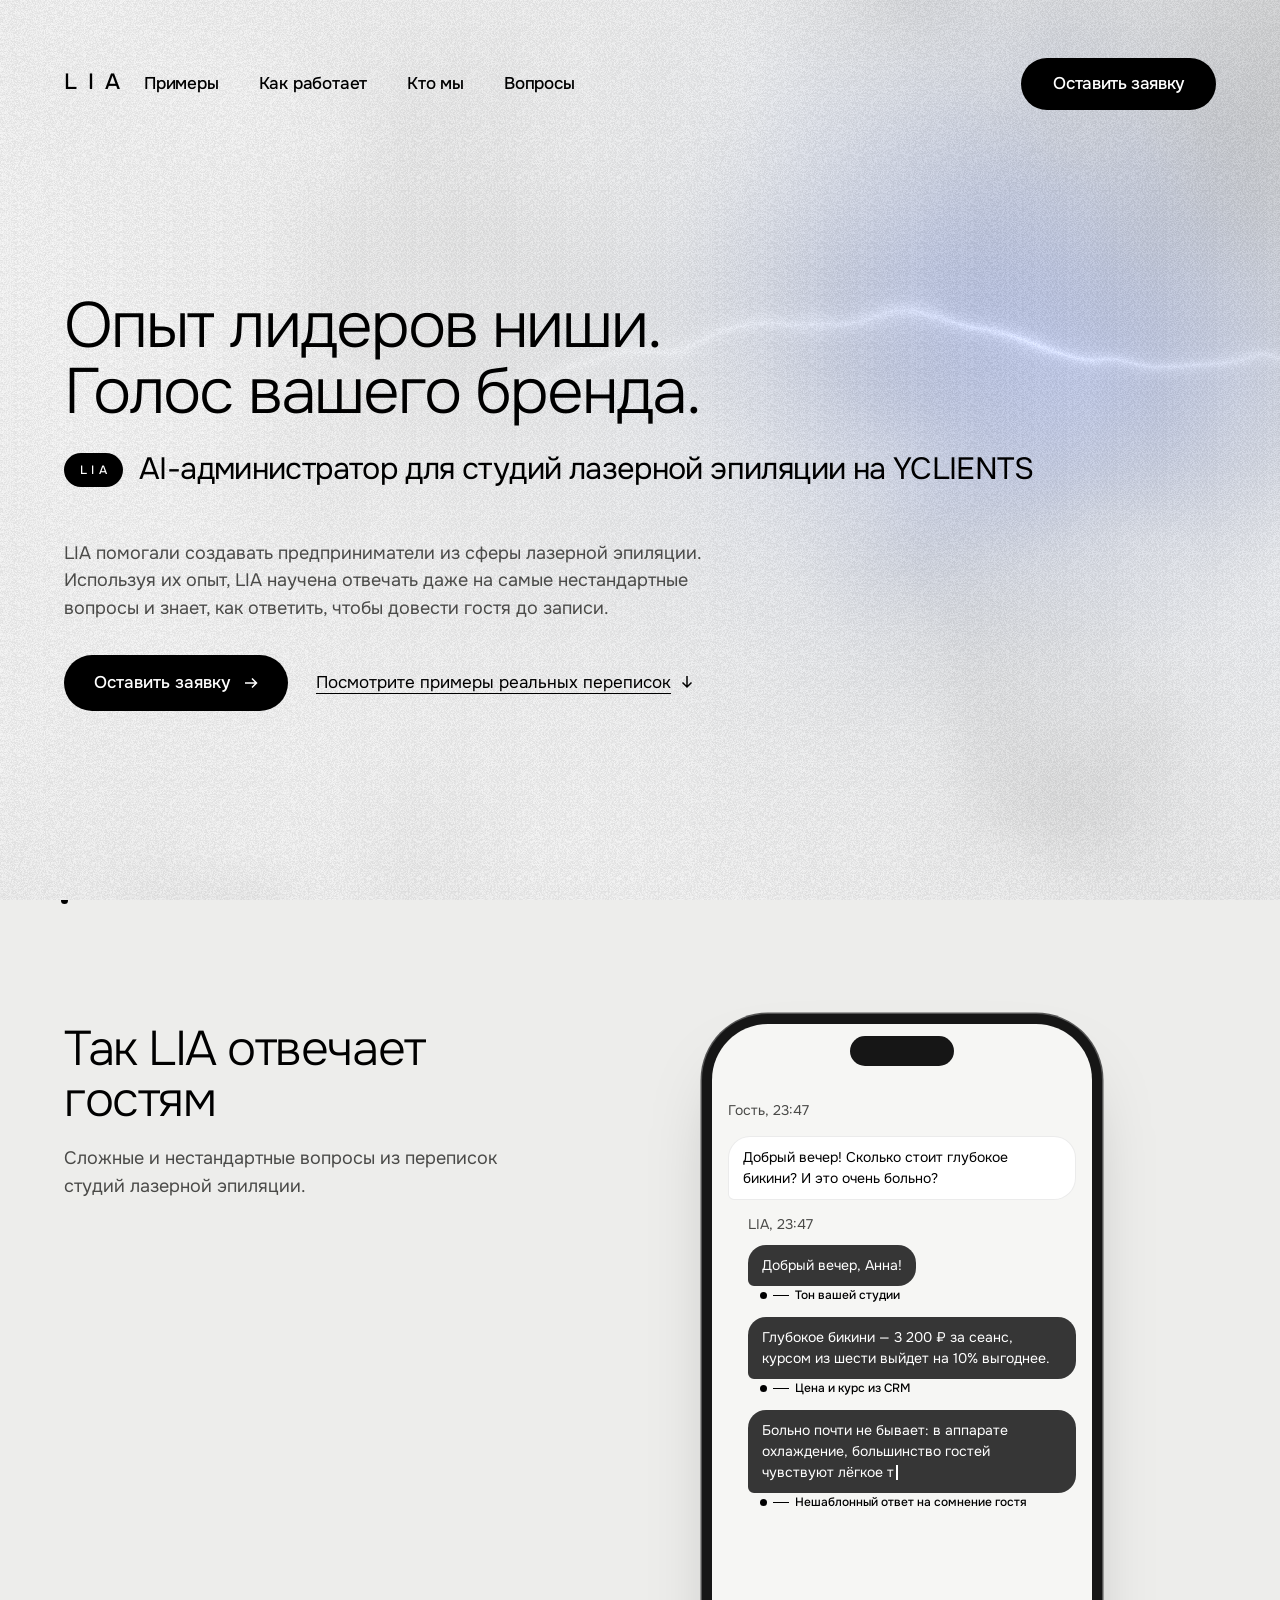
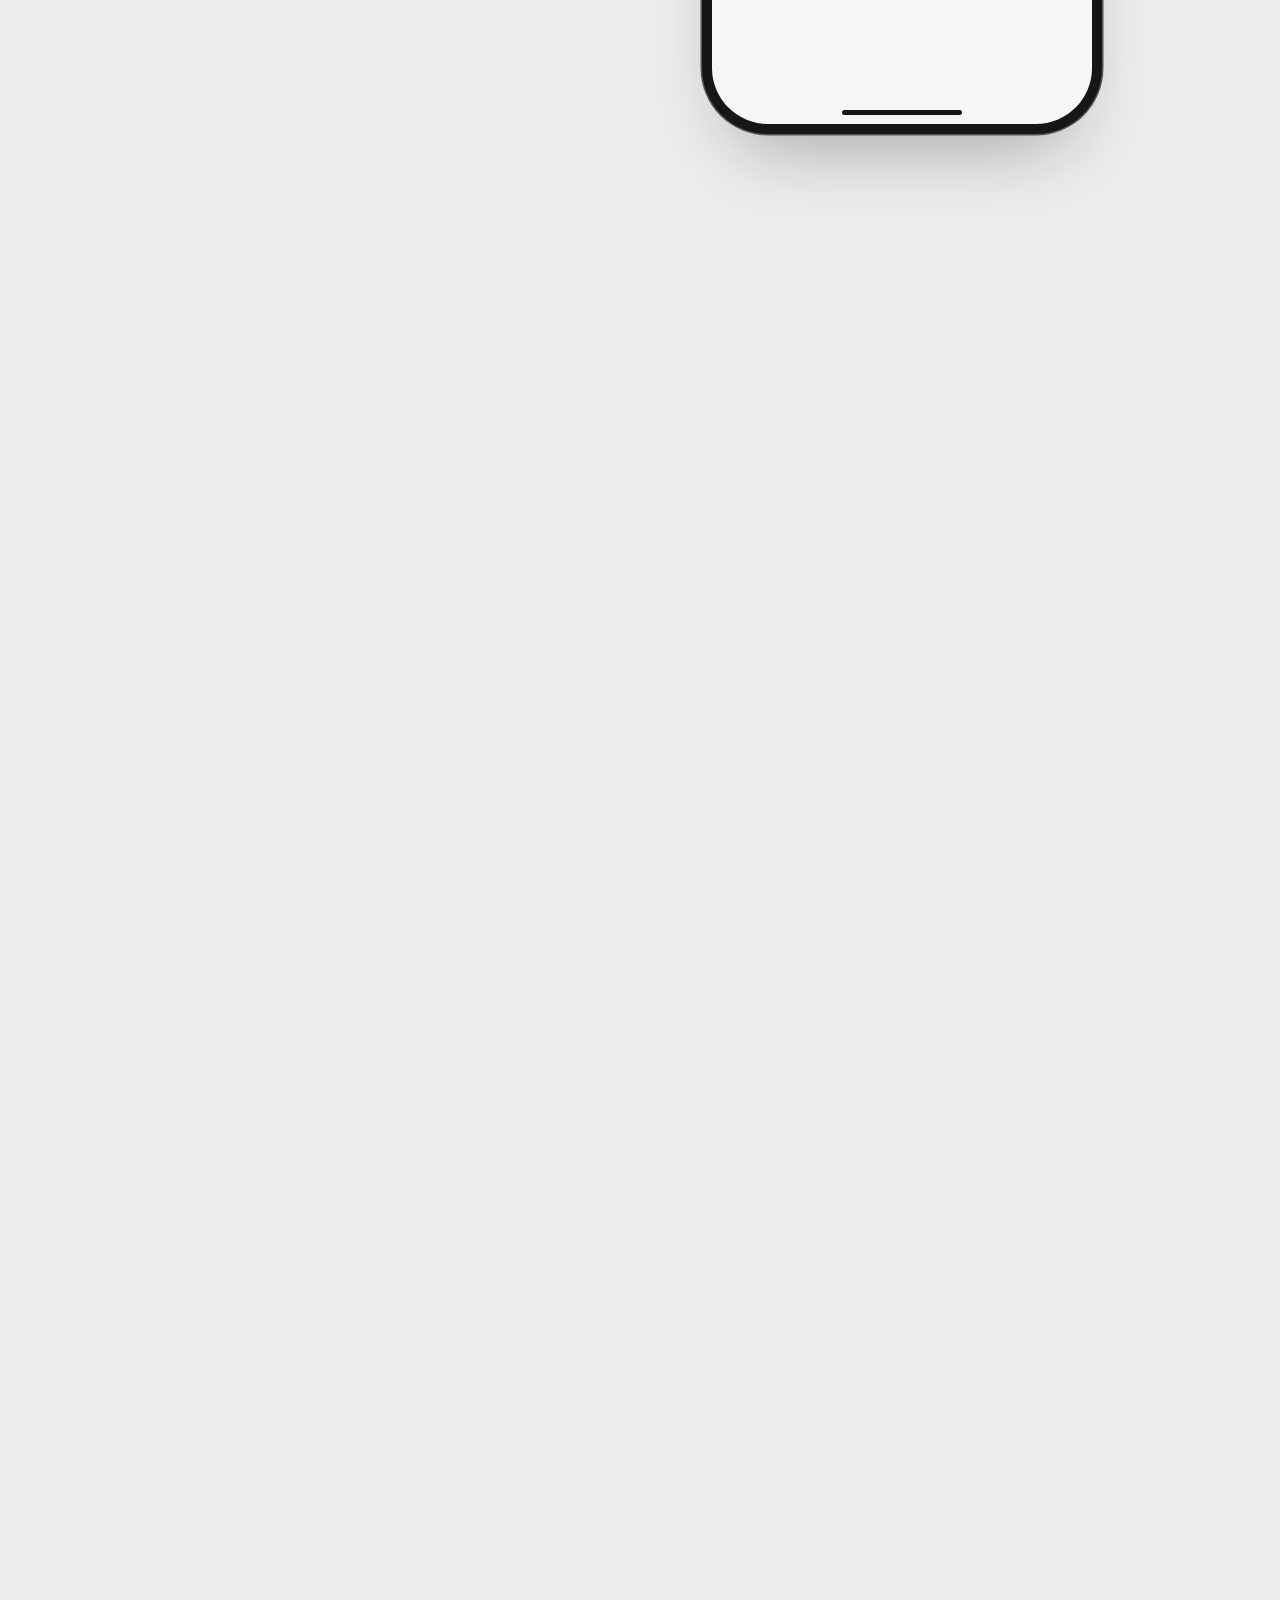
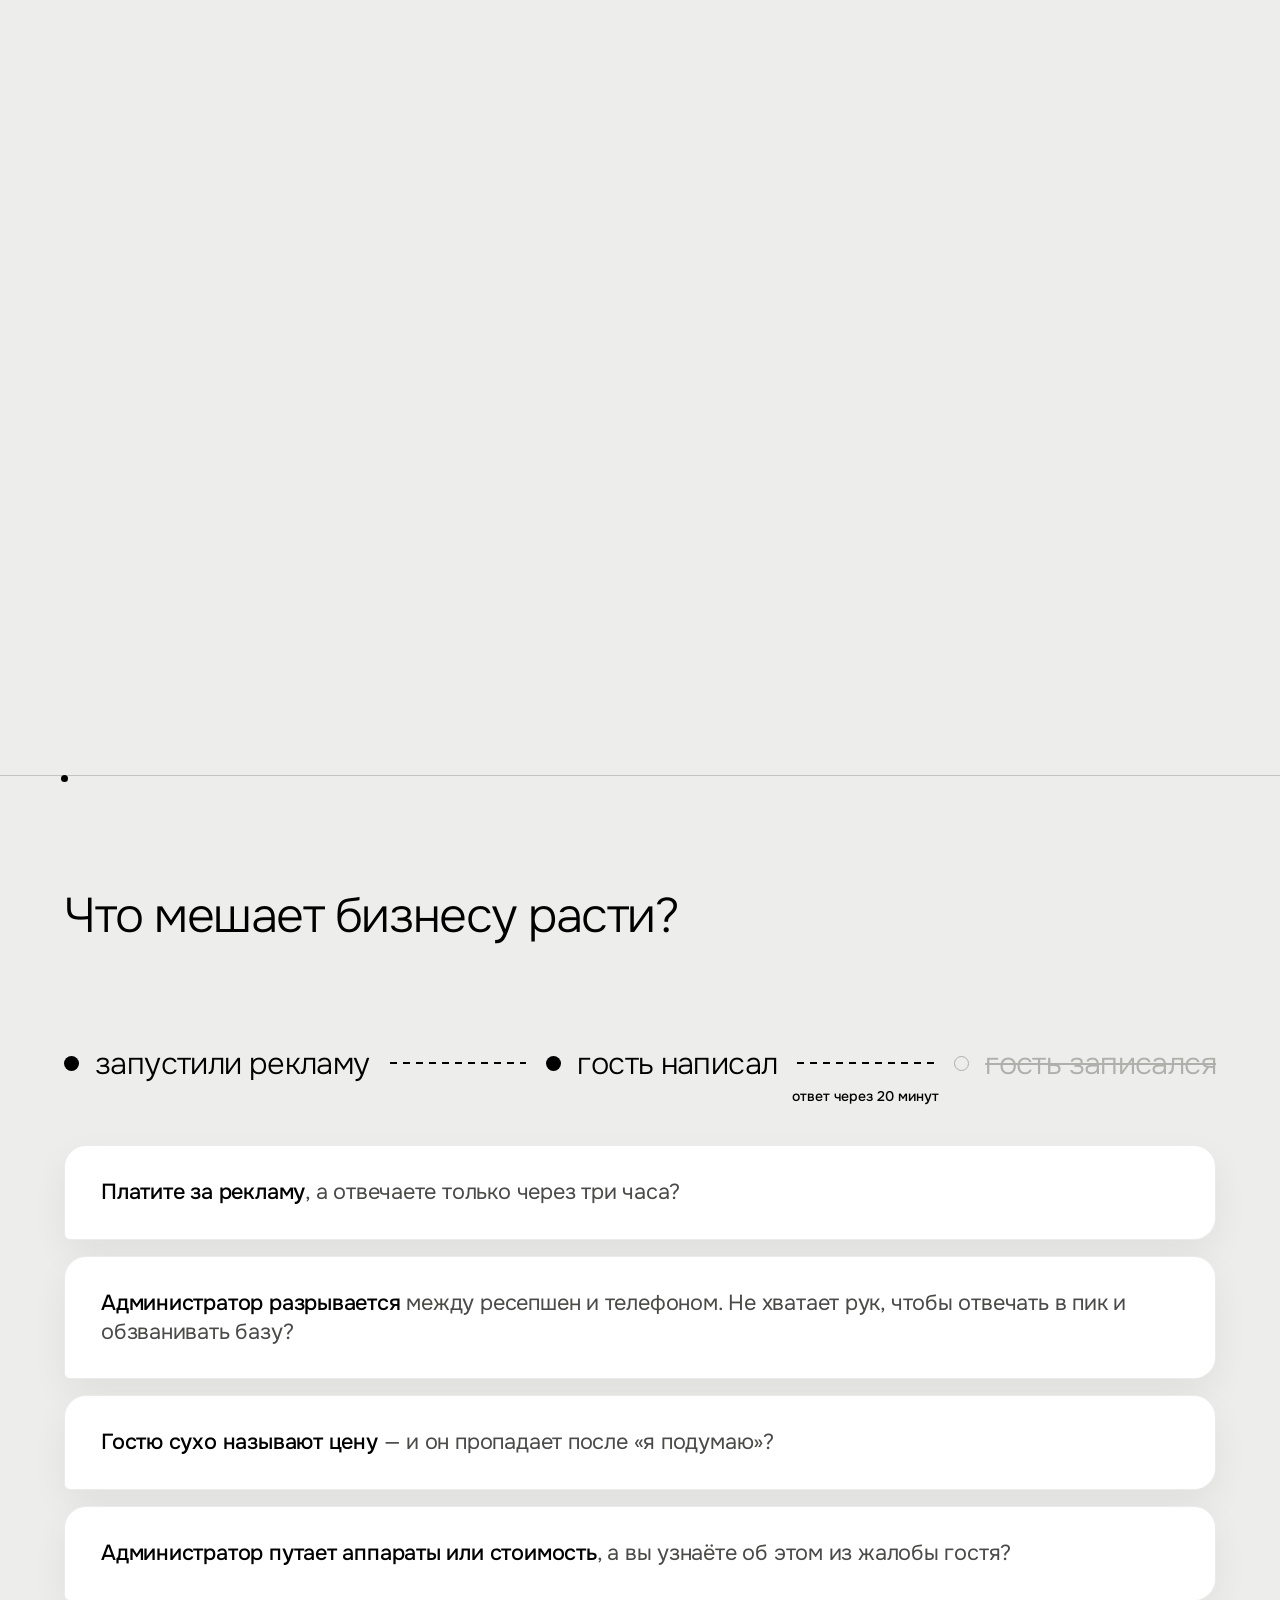
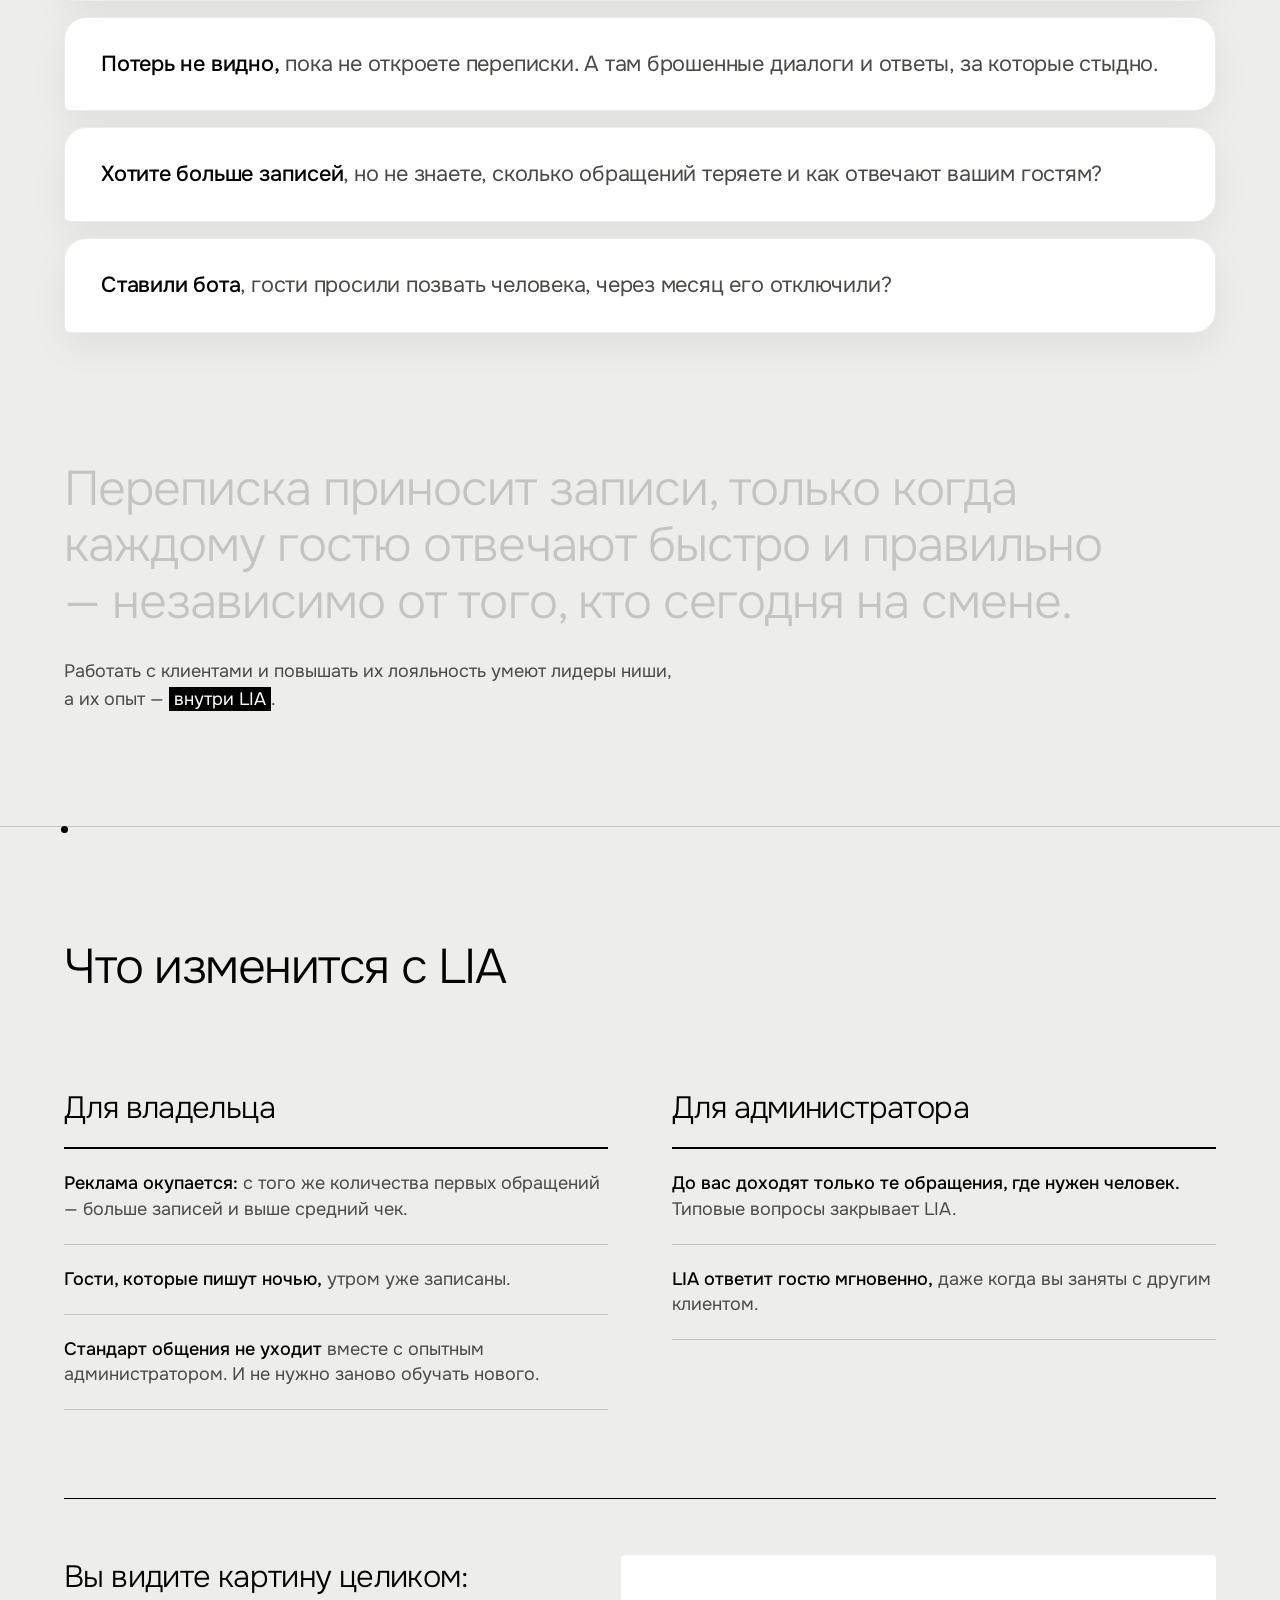
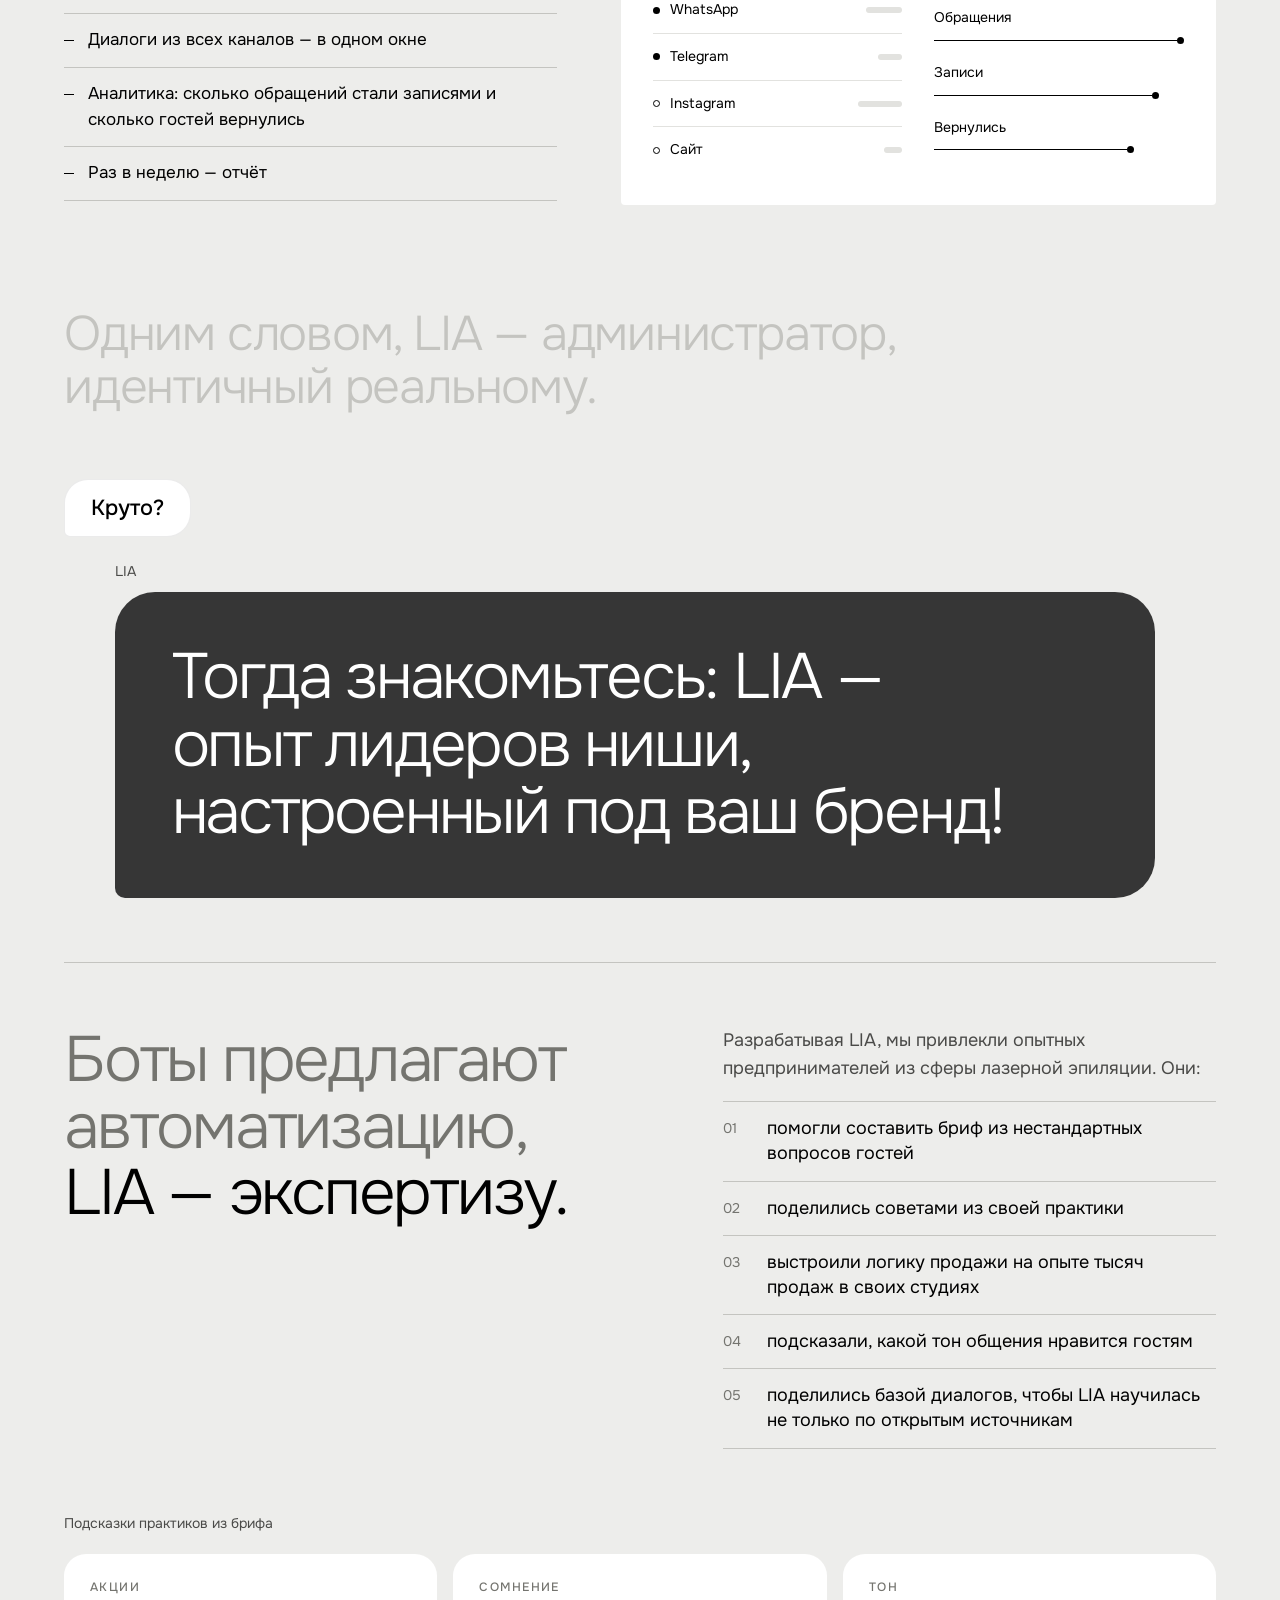
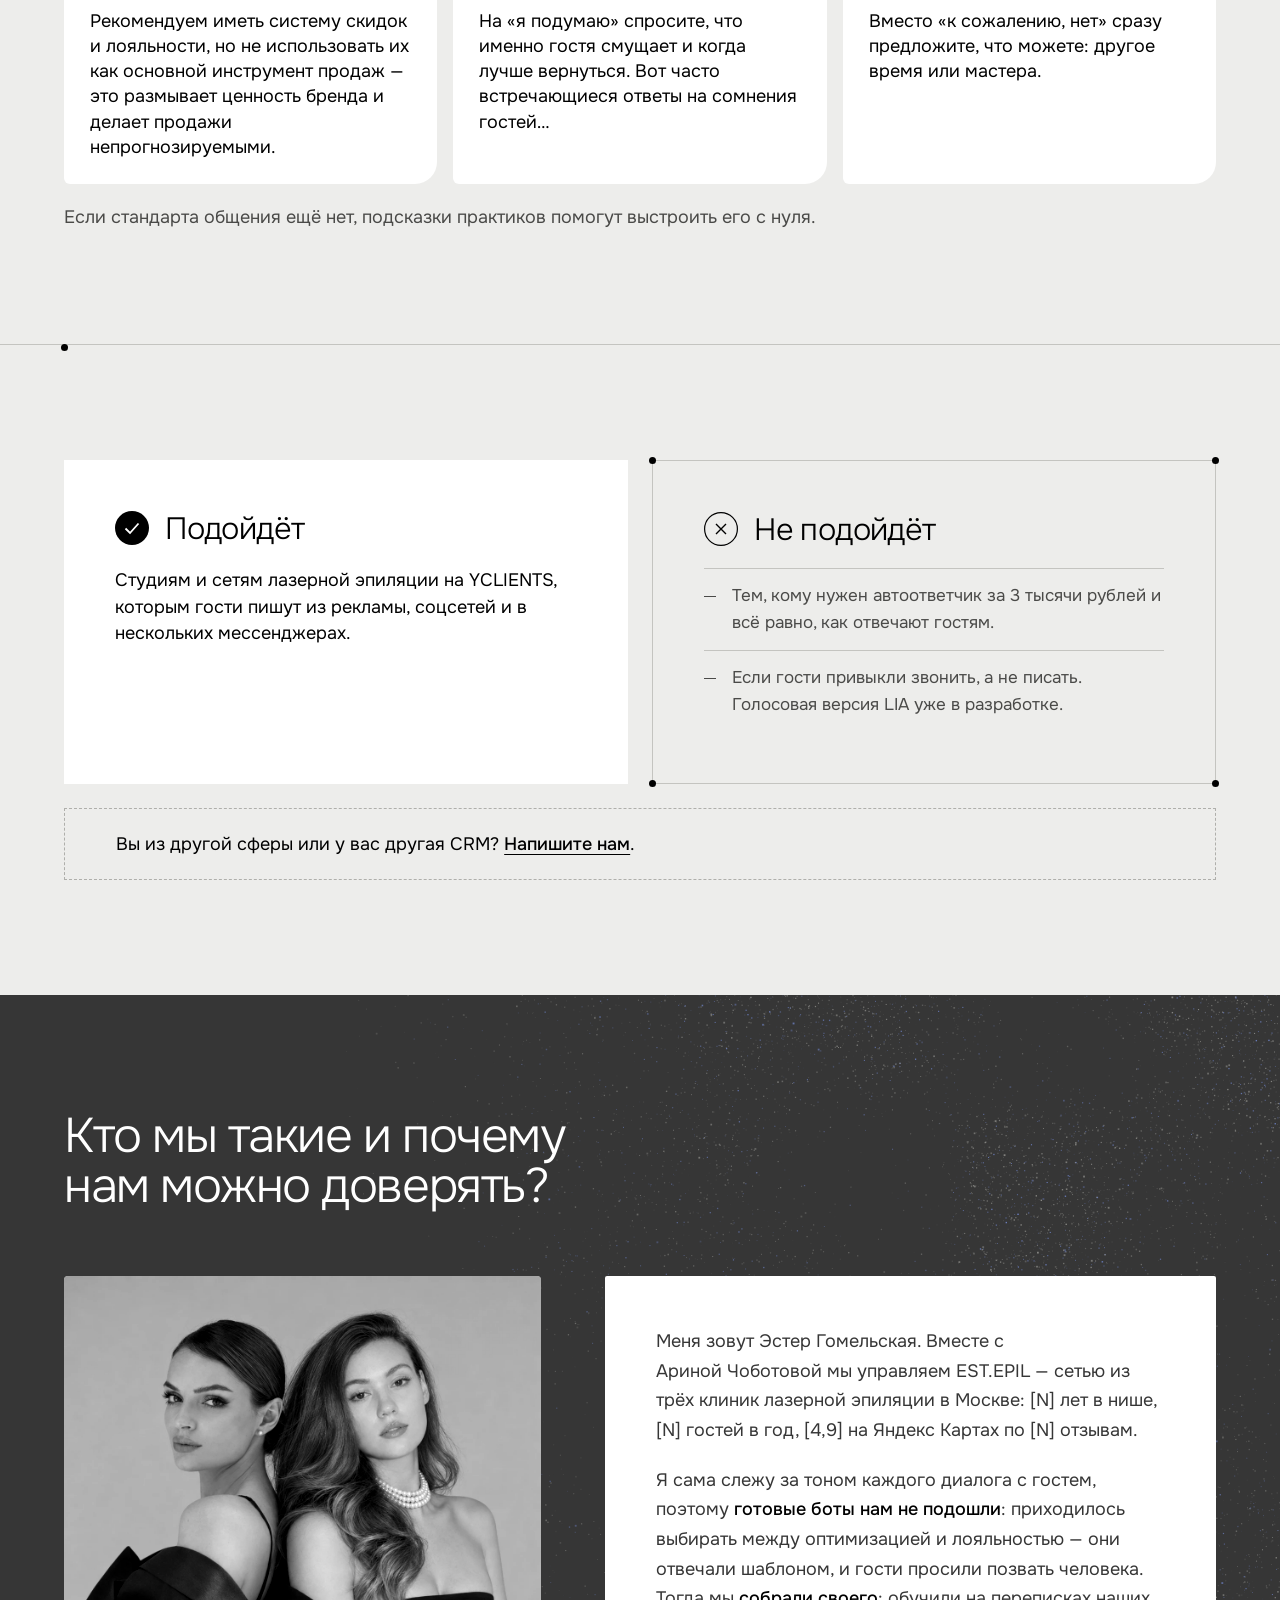
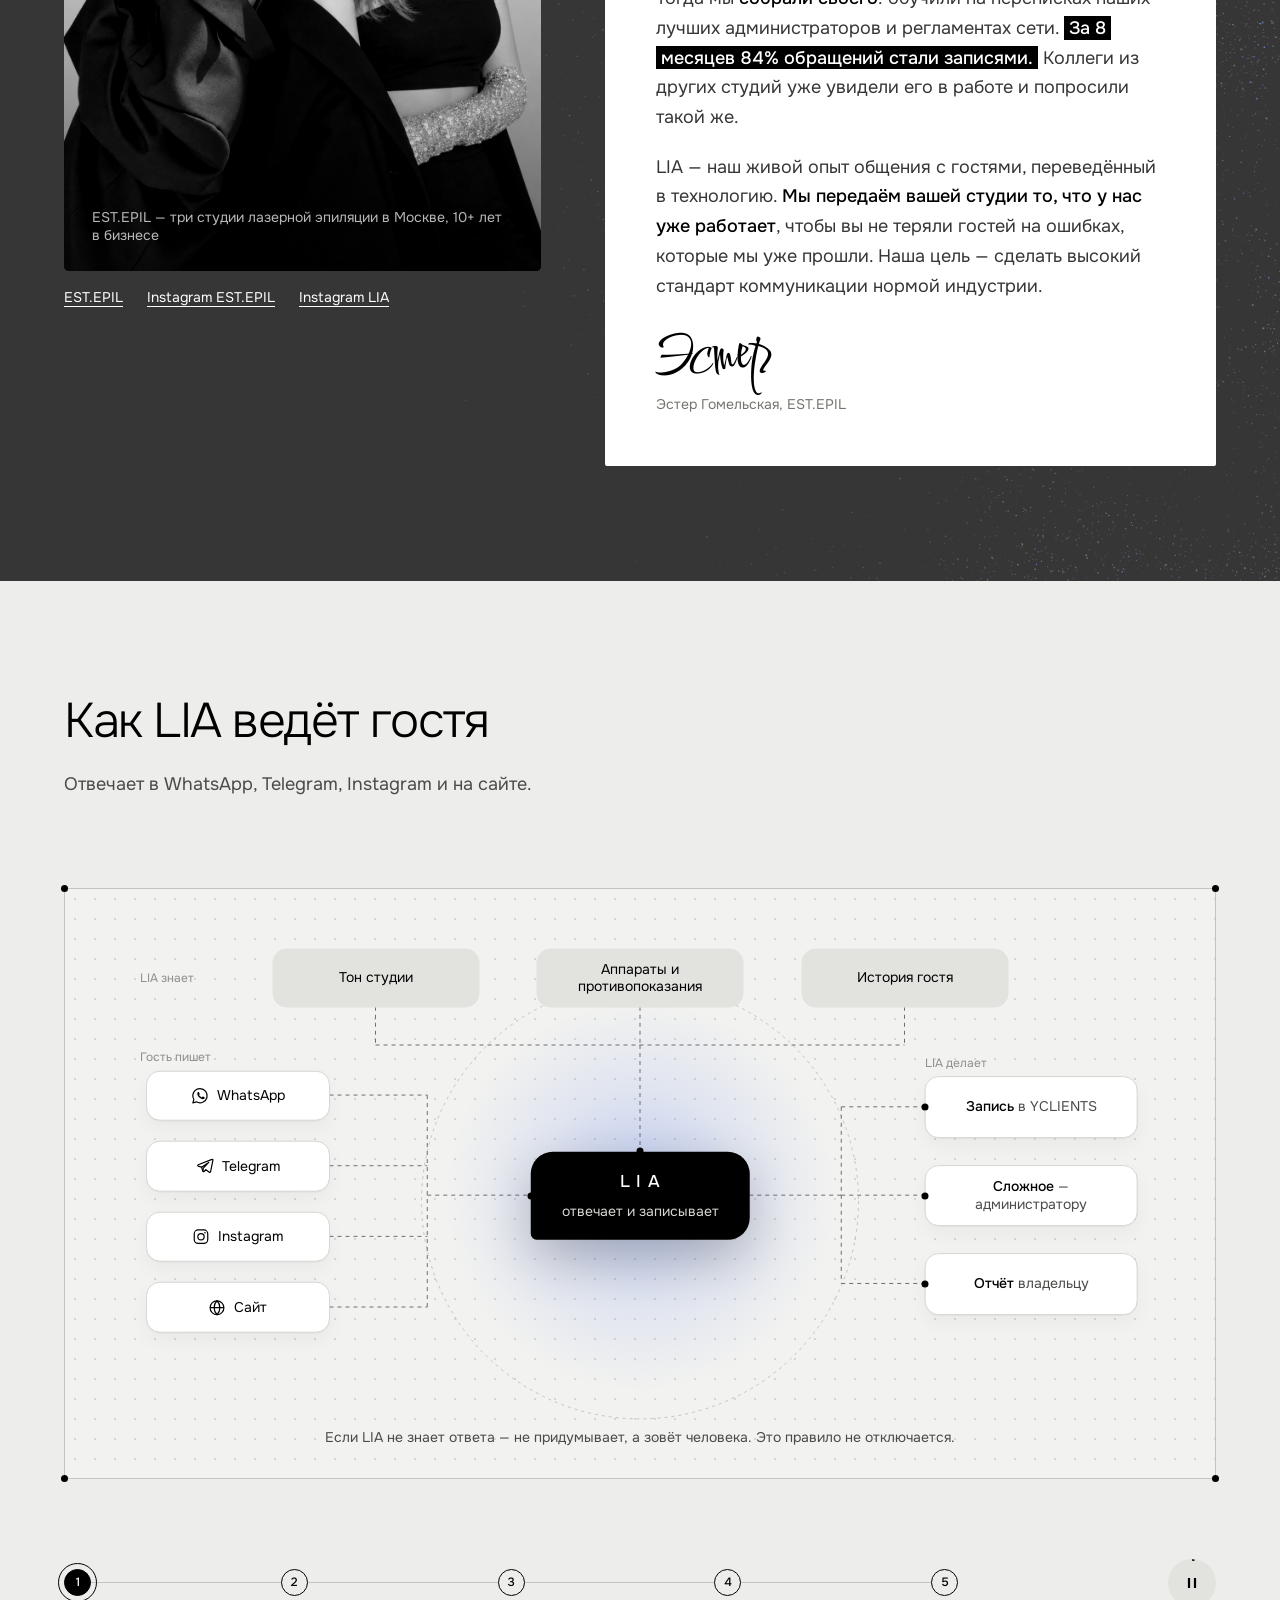
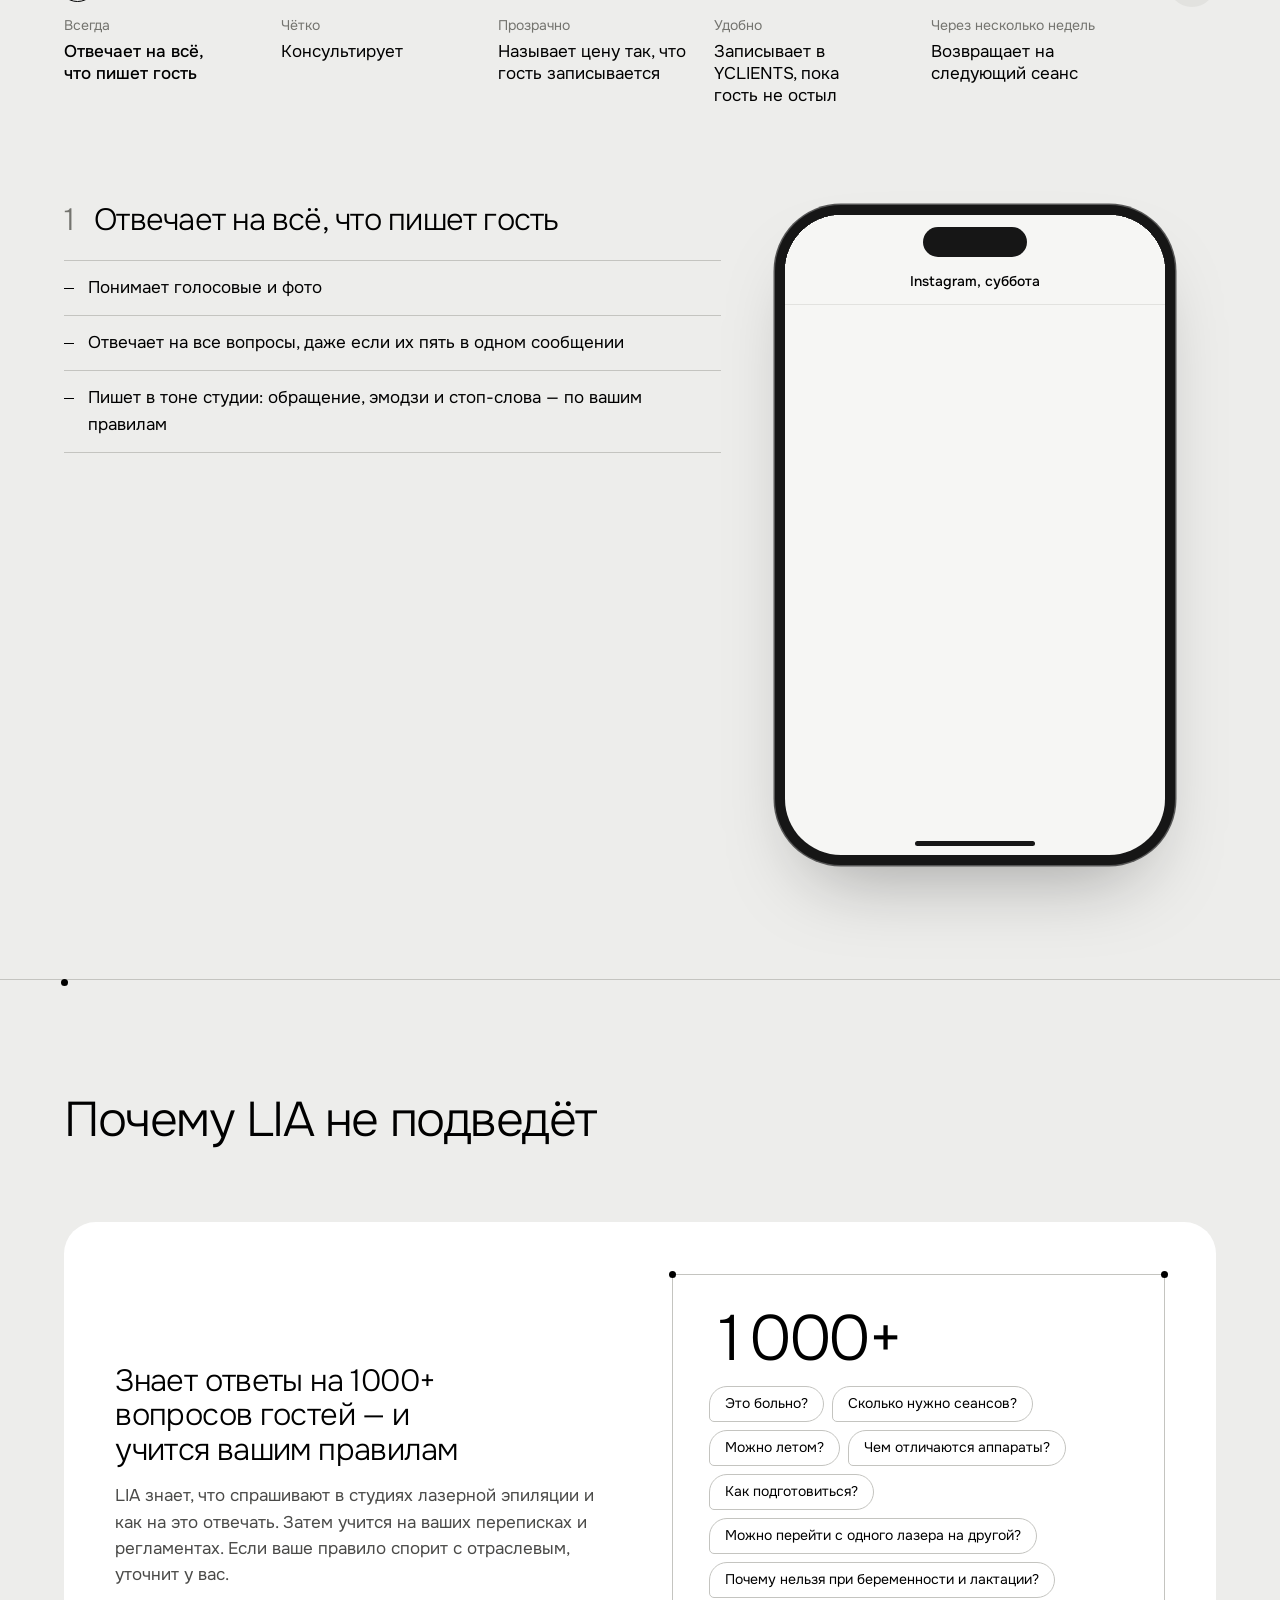
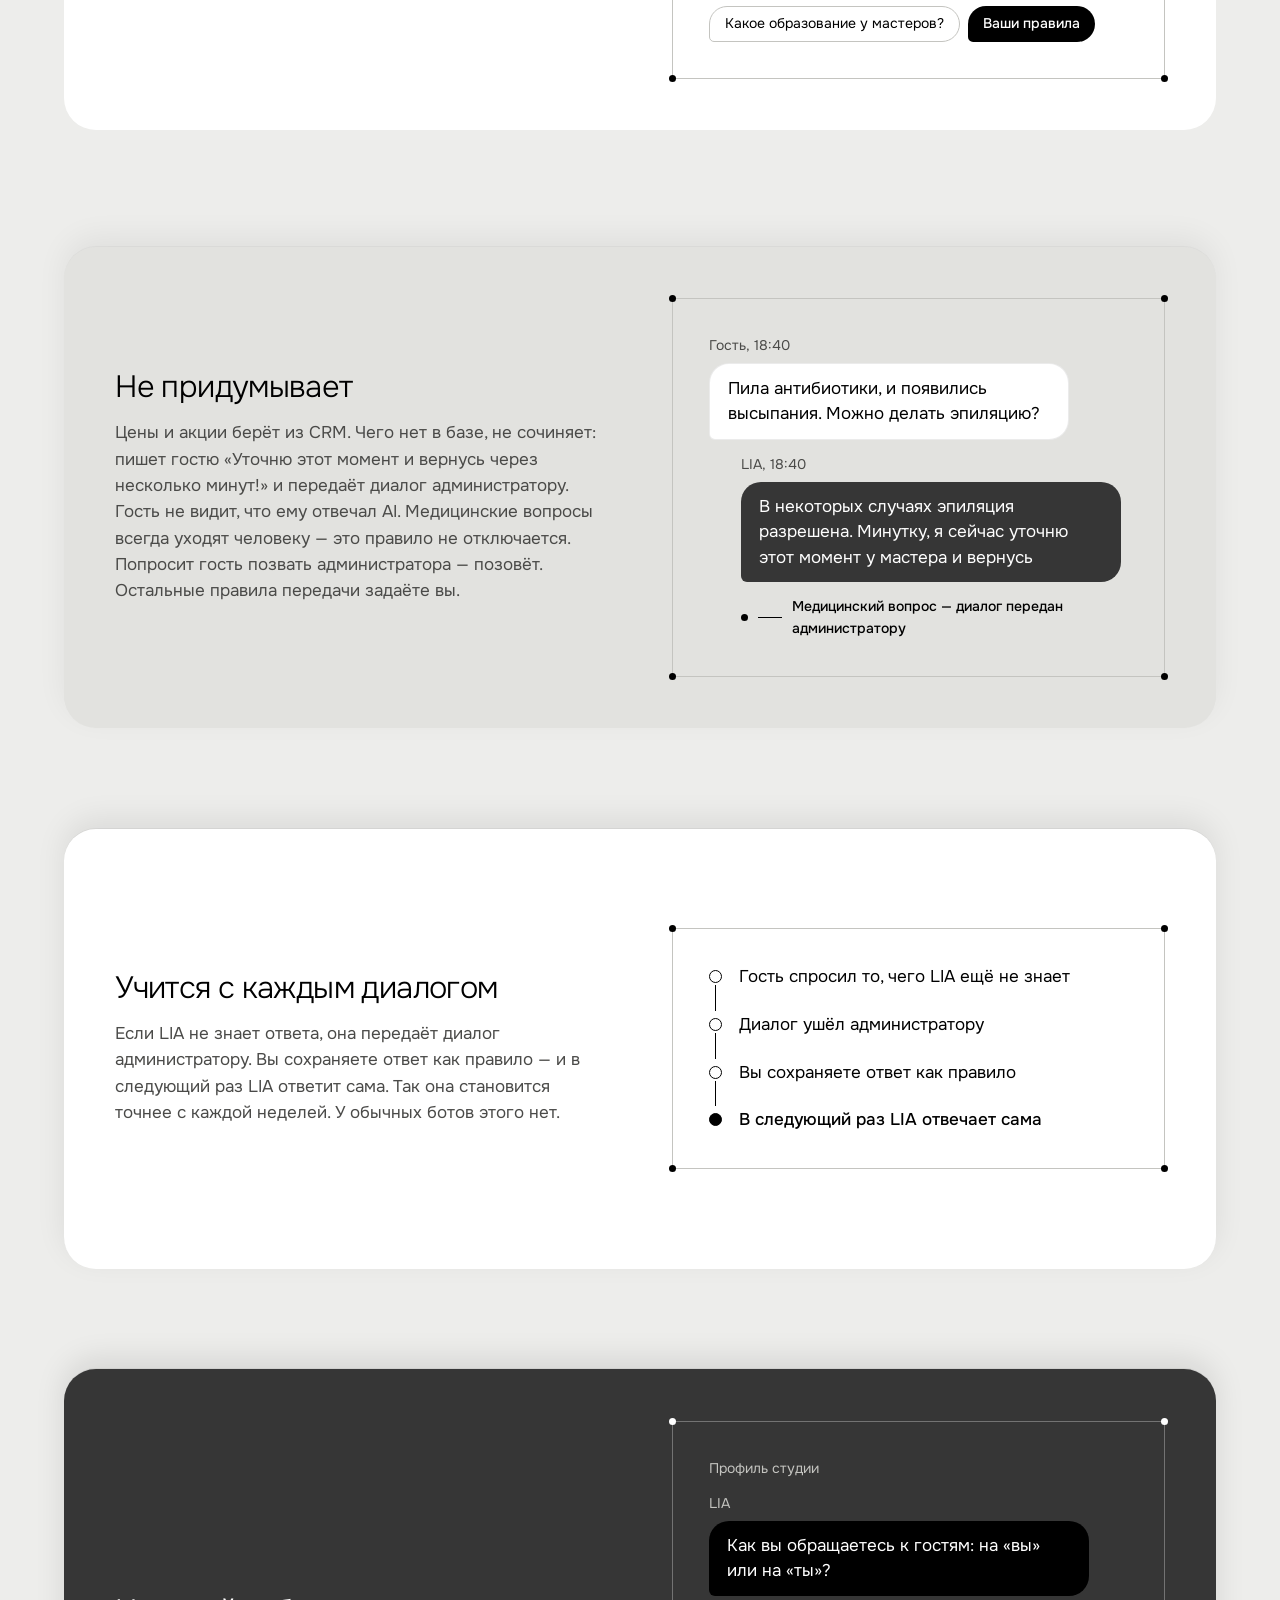
==== commit 80605d09: "Pain cards: seven in the new order with Sasha's wording Co-Authored-By: Claude Opus 5.5 <noreply@ant" ====
--- a/index.html
+++ b/index.html
@@ -819,12 +819,13 @@
 
 <div style="display:flex; flex-wrap:wrap; gap:48px clamp(48px,6vw,96px); align-items:flex-start">
 <ul class="pains" style="flex:1 1 100%; min-width:0; list-style:none; margin:0; padding:0; display:flex; flex-direction:column; gap:16px">
-<li class="pain" style="--i:0; z-index:1; font-size:var(--fs-lead); line-height:1.32; letter-spacing:-0.01em"><span class="pain-q"><span class="pain-lead">Гостю сухо называют цену</span><span class="pain-rest"> — и он пропадает после «я подумаю»?</span></span></li>
-<li class="pain" style="--i:1; z-index:2; font-size:var(--fs-lead); line-height:1.32; letter-spacing:-0.01em"><span class="pain-q"><span class="pain-lead">Администратор разрывается</span><span class="pain-rest"> между ресепшен и телефоном. Чтобы отвечать в пик и обзванивать базу, не хватает времени.</span></span></li>
-<li class="pain" style="--i:2; z-index:3; font-size:var(--fs-lead); line-height:1.32; letter-spacing:-0.01em"><span class="pain-q"><span class="pain-lead">Администратор путает аппараты или стоимость</span><span class="pain-rest">, а вы узнаёте об этом из жалобы гостя?</span></span></li>
-<li class="pain" style="--i:3; z-index:4; font-size:var(--fs-lead); line-height:1.32; letter-spacing:-0.01em"><span class="pain-q"><span class="pain-lead">Платите за рекламу</span><span class="pain-rest">, а гостям отвечают через три часа?</span></span></li>
+<li class="pain" style="--i:0; z-index:1; font-size:var(--fs-lead); line-height:1.32; letter-spacing:-0.01em"><span class="pain-q"><span class="pain-lead">Платите за рекламу</span><span class="pain-rest">, а отвечаете только через три часа?</span></span></li>
+<li class="pain" style="--i:1; z-index:2; font-size:var(--fs-lead); line-height:1.32; letter-spacing:-0.01em"><span class="pain-q"><span class="pain-lead">Администратор разрывается</span><span class="pain-rest"> между ресепшен и телефоном. Не хватает рук, чтобы отвечать в пик и обзванивать базу?</span></span></li>
+<li class="pain" style="--i:2; z-index:3; font-size:var(--fs-lead); line-height:1.32; letter-spacing:-0.01em"><span class="pain-q"><span class="pain-lead">Гостю сухо называют цену</span><span class="pain-rest"> — и он пропадает после «я подумаю»?</span></span></li>
+<li class="pain" style="--i:3; z-index:4; font-size:var(--fs-lead); line-height:1.32; letter-spacing:-0.01em"><span class="pain-q"><span class="pain-lead">Администратор путает аппараты или стоимость</span><span class="pain-rest">, а вы узнаёте об этом из жалобы гостя?</span></span></li>
 <li class="pain" style="--i:4; z-index:5; font-size:var(--fs-lead); line-height:1.32; letter-spacing:-0.01em"><span class="pain-q"><span class="pain-lead">Потерь не видно,</span><span class="pain-rest"> пока не откроете переписки. А там брошенные диалоги и ответы, за которые стыдно.</span></span></li>
-<li class="pain" style="--i:5; z-index:6; font-size:var(--fs-lead); line-height:1.32; letter-spacing:-0.01em"><span class="pain-q"><span class="pain-lead">Ставили бота</span><span class="pain-rest">, гости просили позвать человека, через месяц его отключили?</span></span></li>
+<li class="pain" style="--i:5; z-index:6; font-size:var(--fs-lead); line-height:1.32; letter-spacing:-0.01em"><span class="pain-q"><span class="pain-lead">Хотите больше записей</span><span class="pain-rest">, но не знаете, сколько обращений теряете и как отвечают вашим гостям?</span></span></li>
+<li class="pain" style="--i:6; z-index:7; font-size:var(--fs-lead); line-height:1.32; letter-spacing:-0.01em"><span class="pain-q"><span class="pain-lead">Ставили бота</span><span class="pain-rest">, гости просили позвать человека, через месяц его отключили?</span></span></li>
 </ul>
 <div class="pains-dots" aria-hidden="true"></div>
 </div>
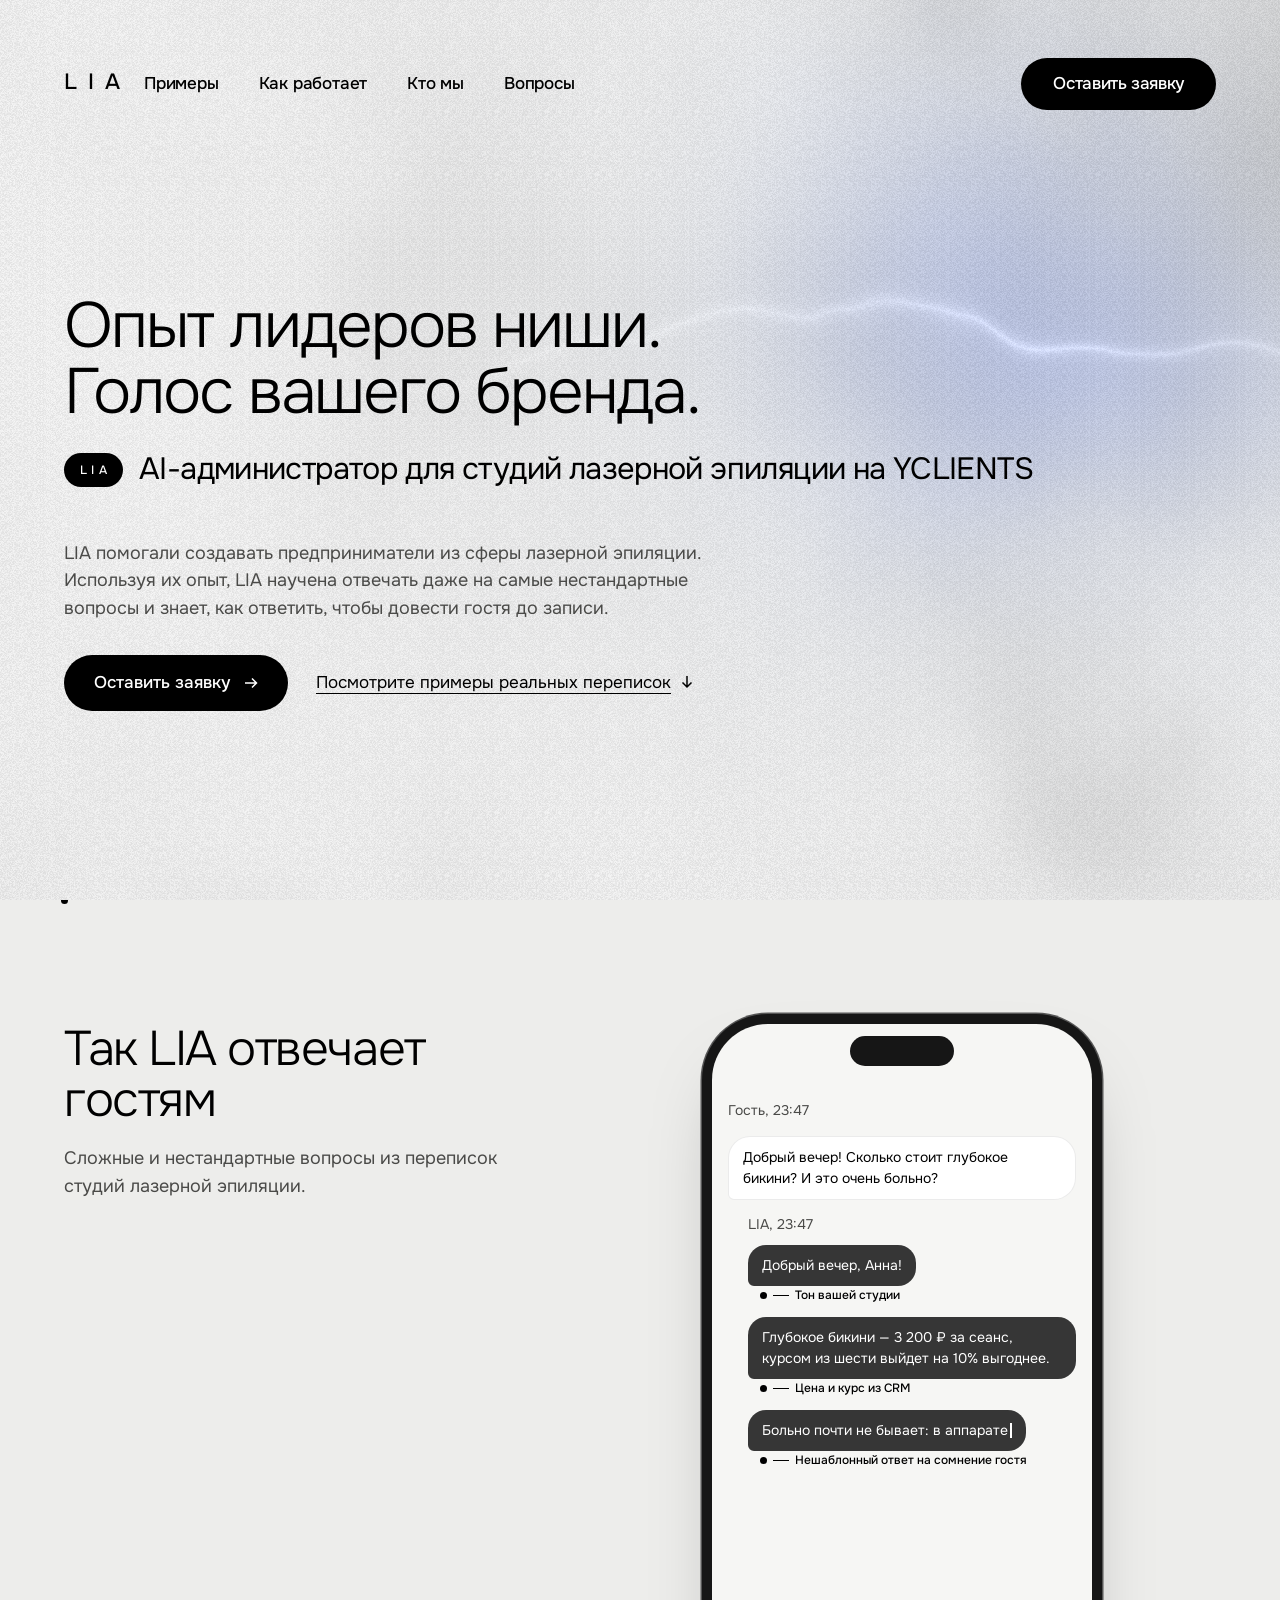
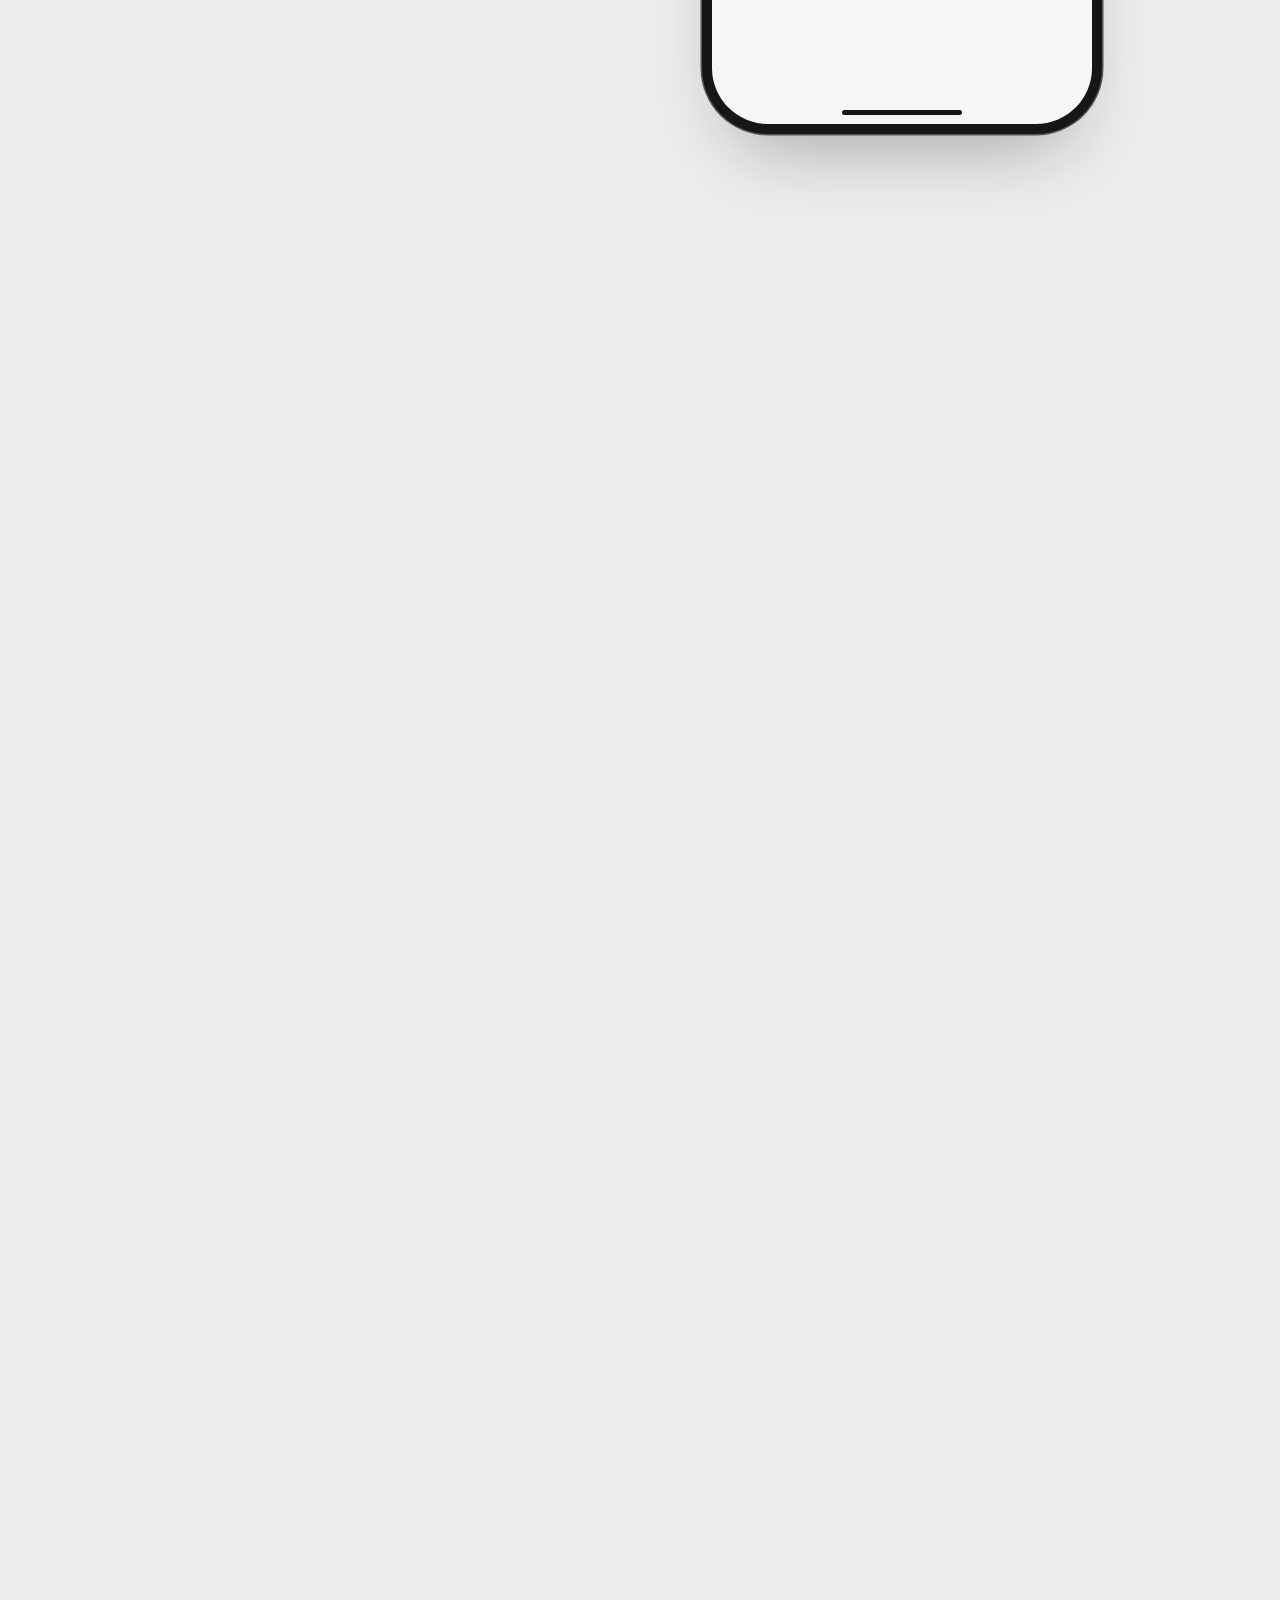
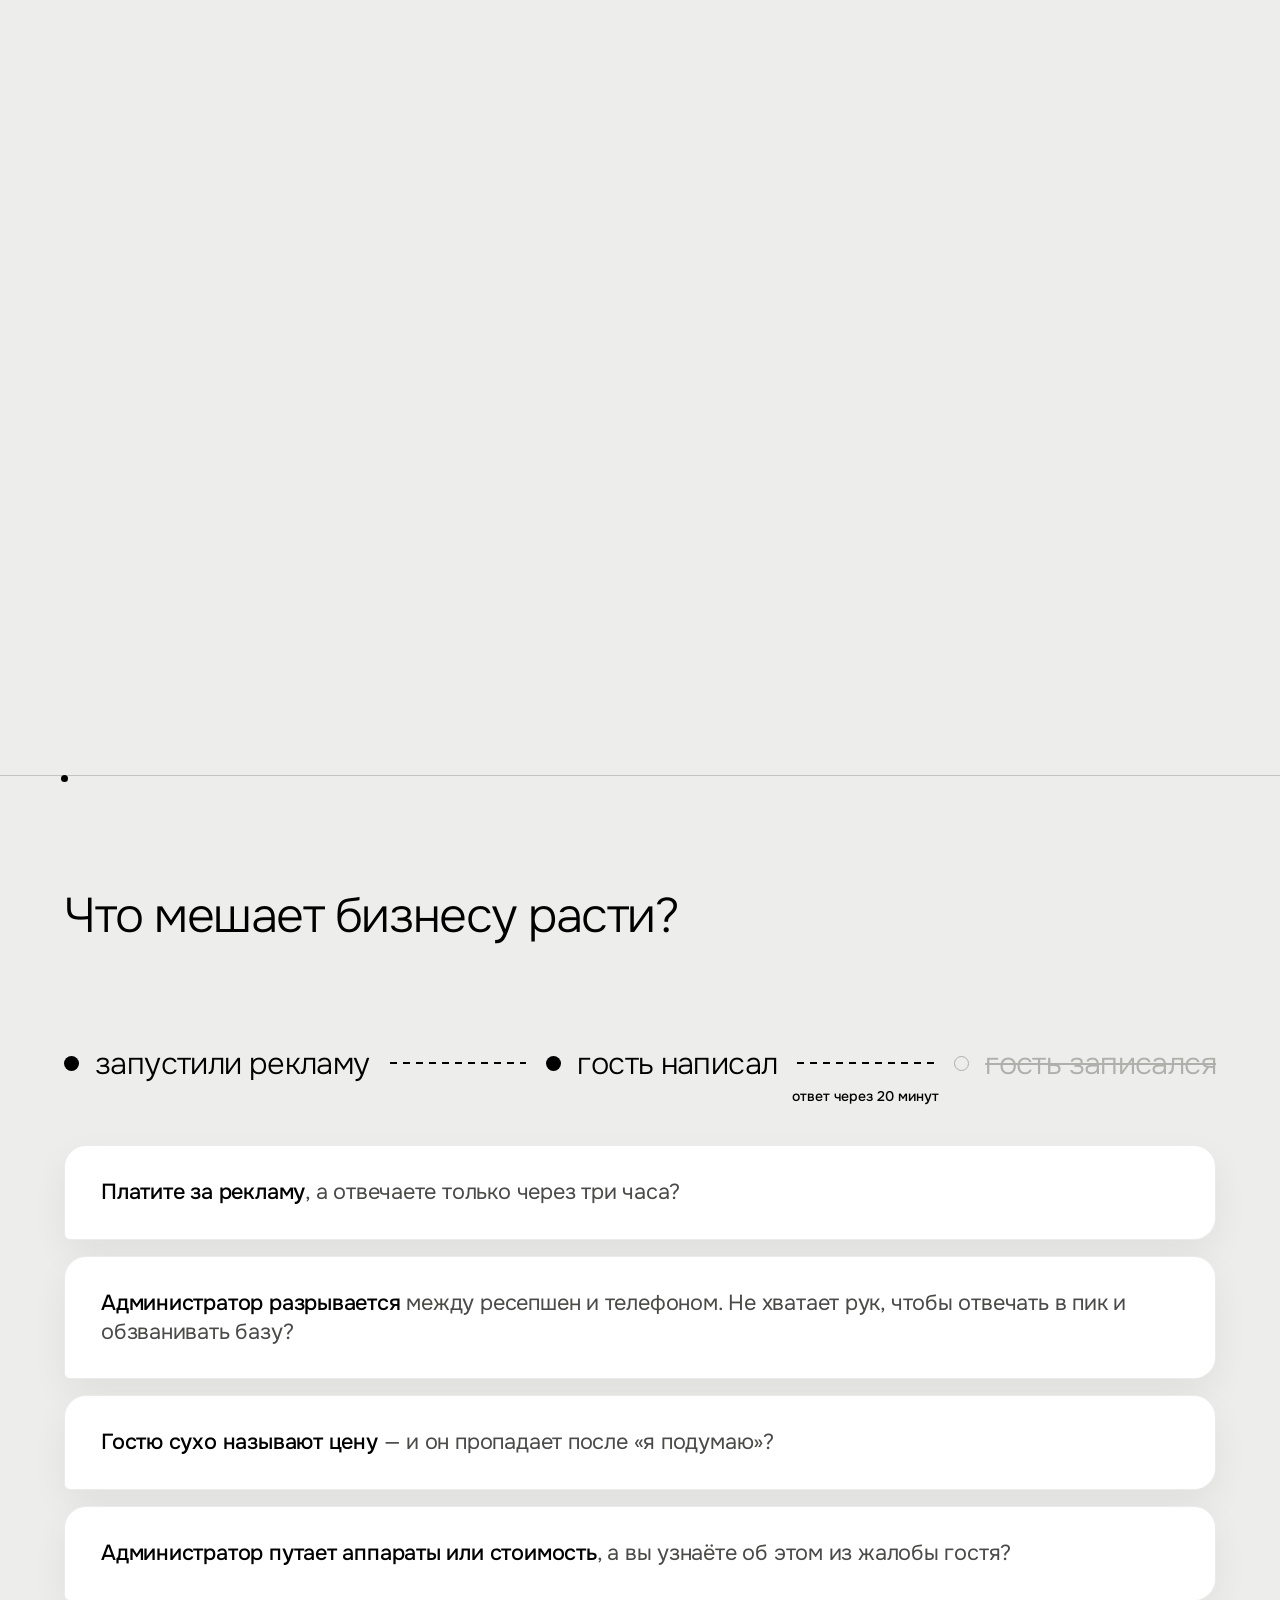
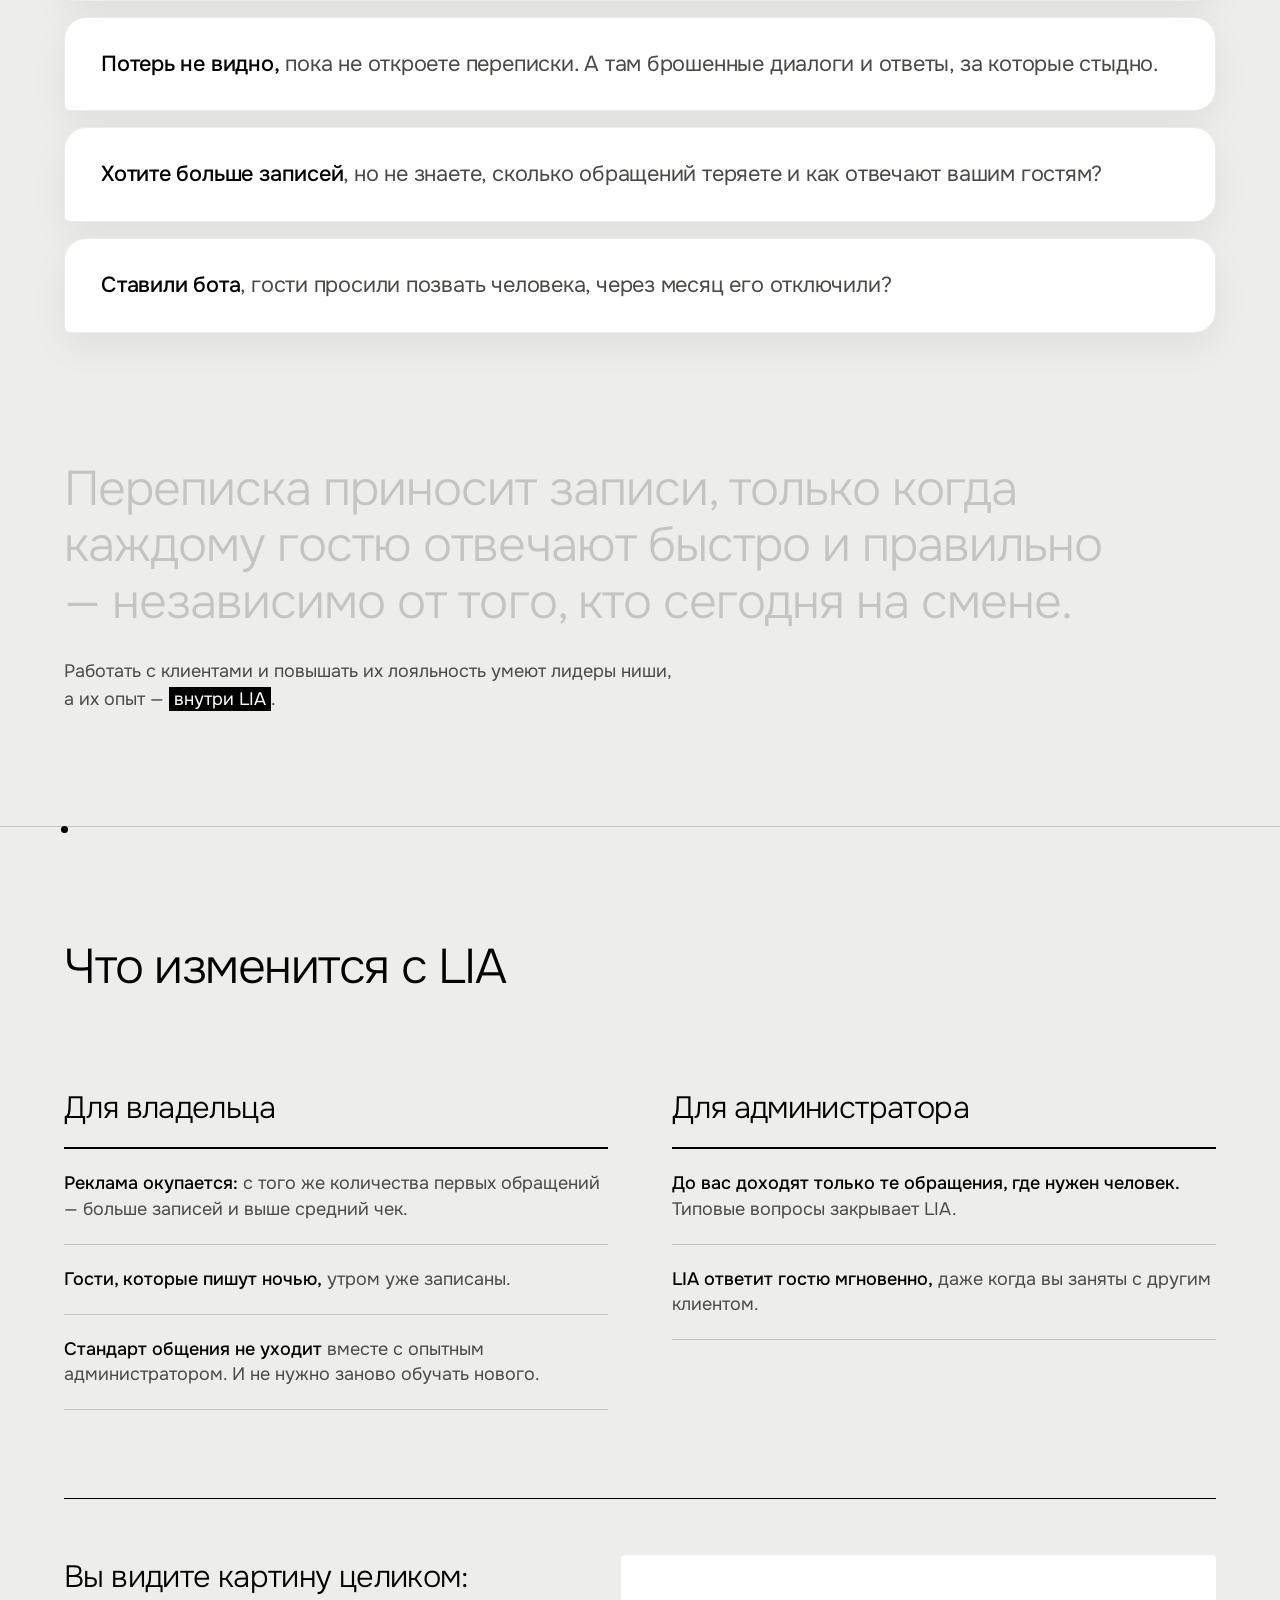
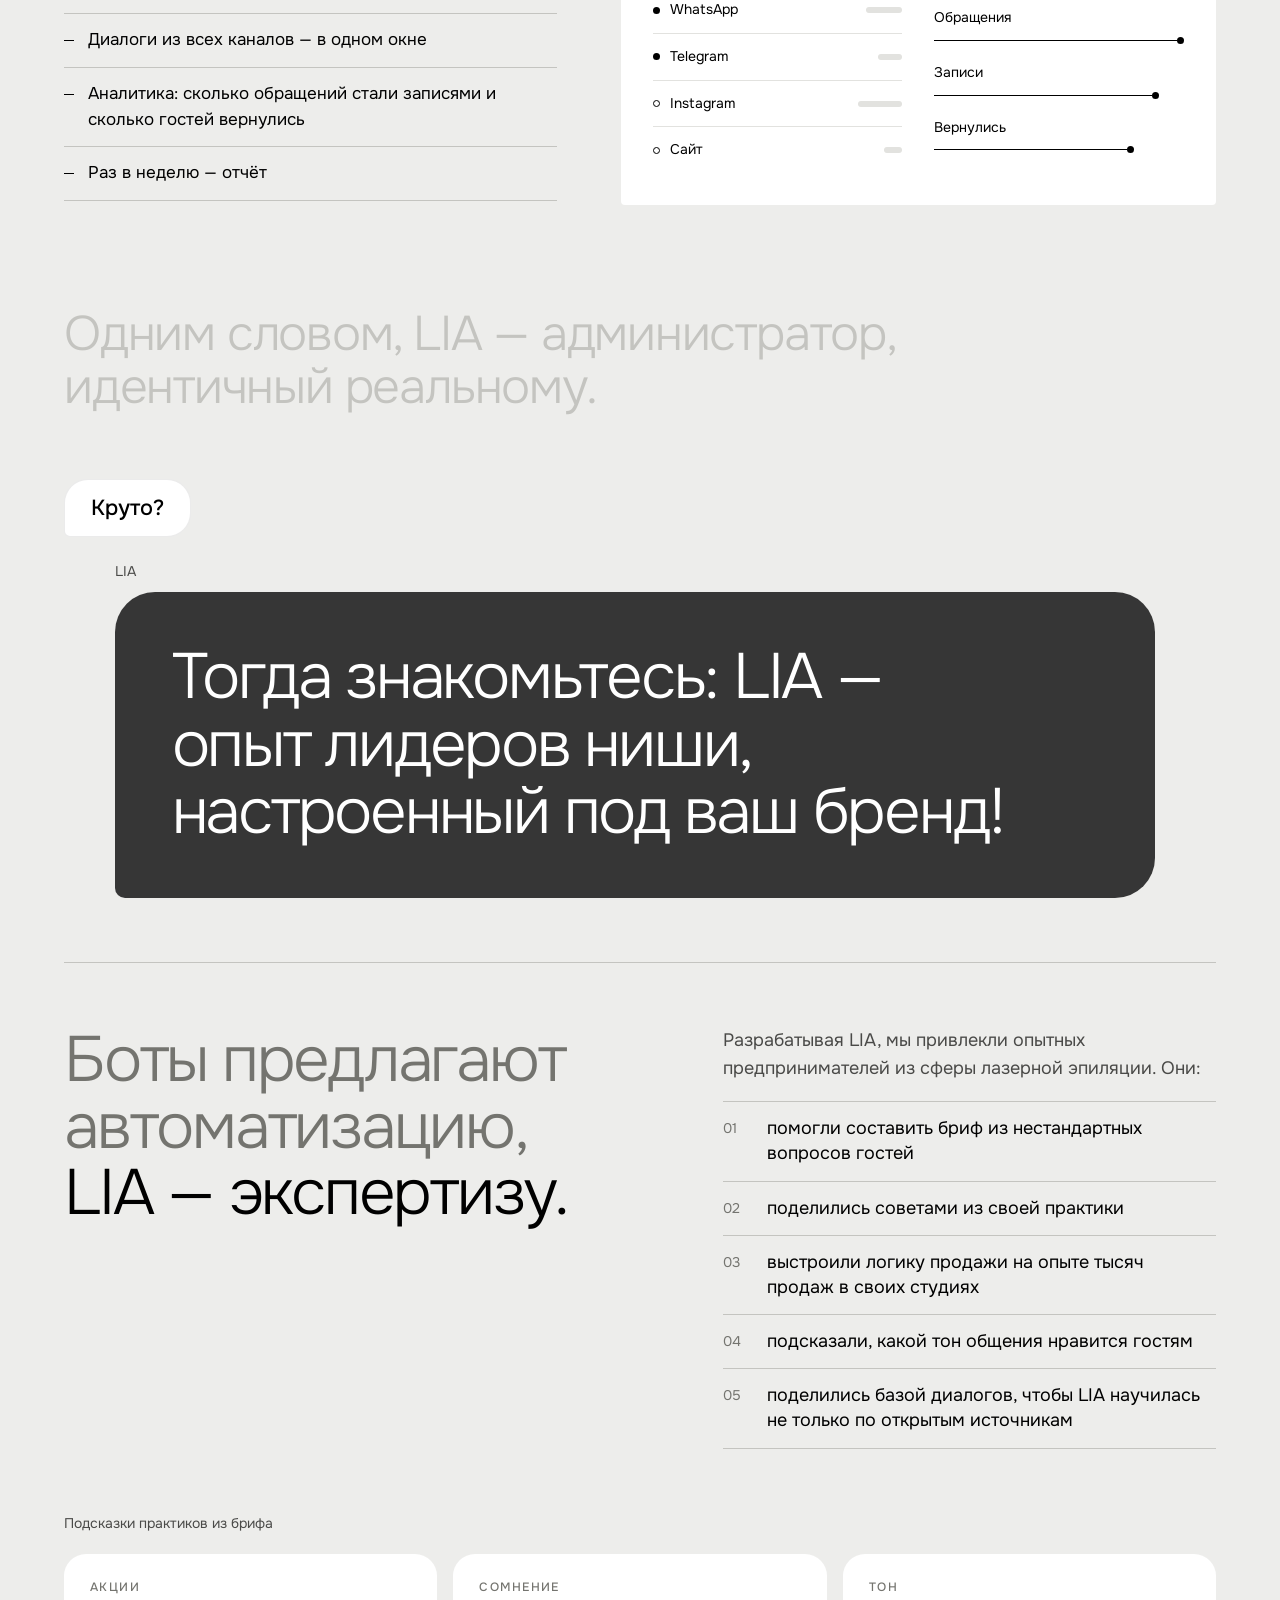
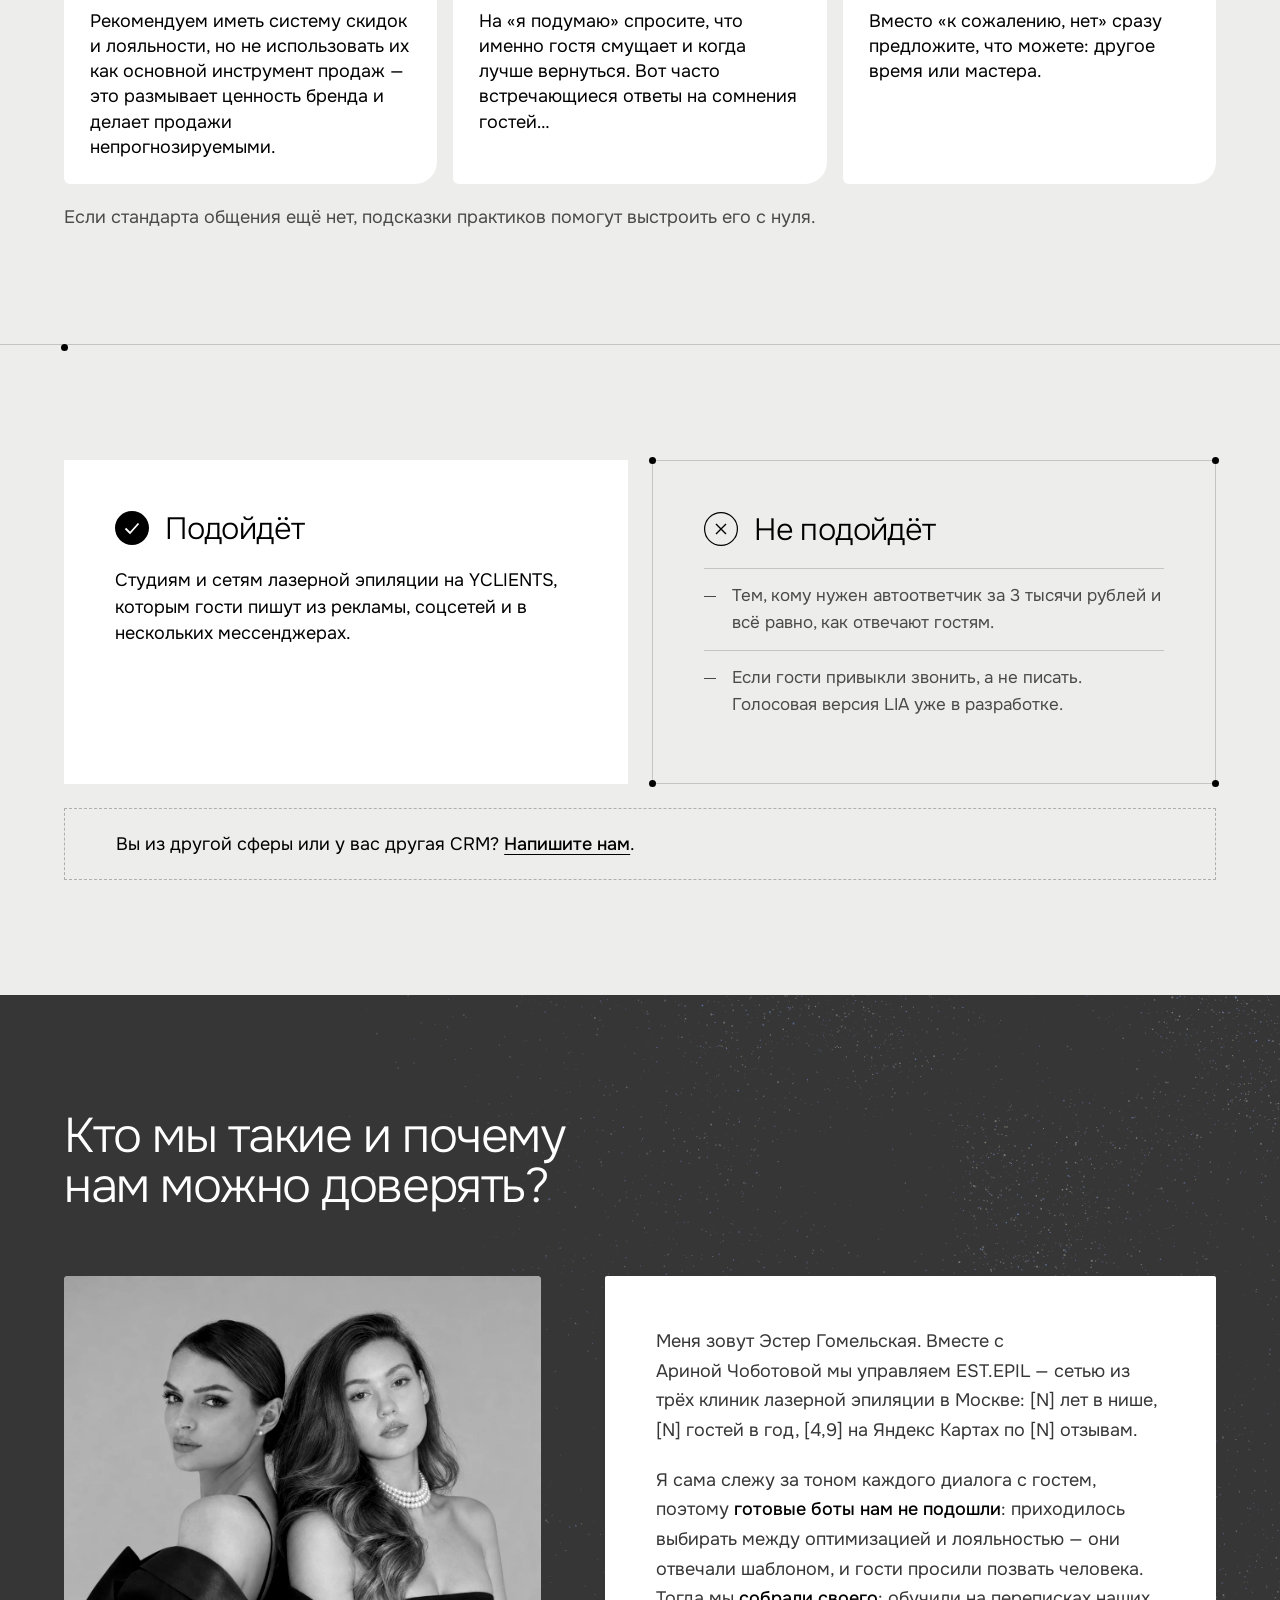
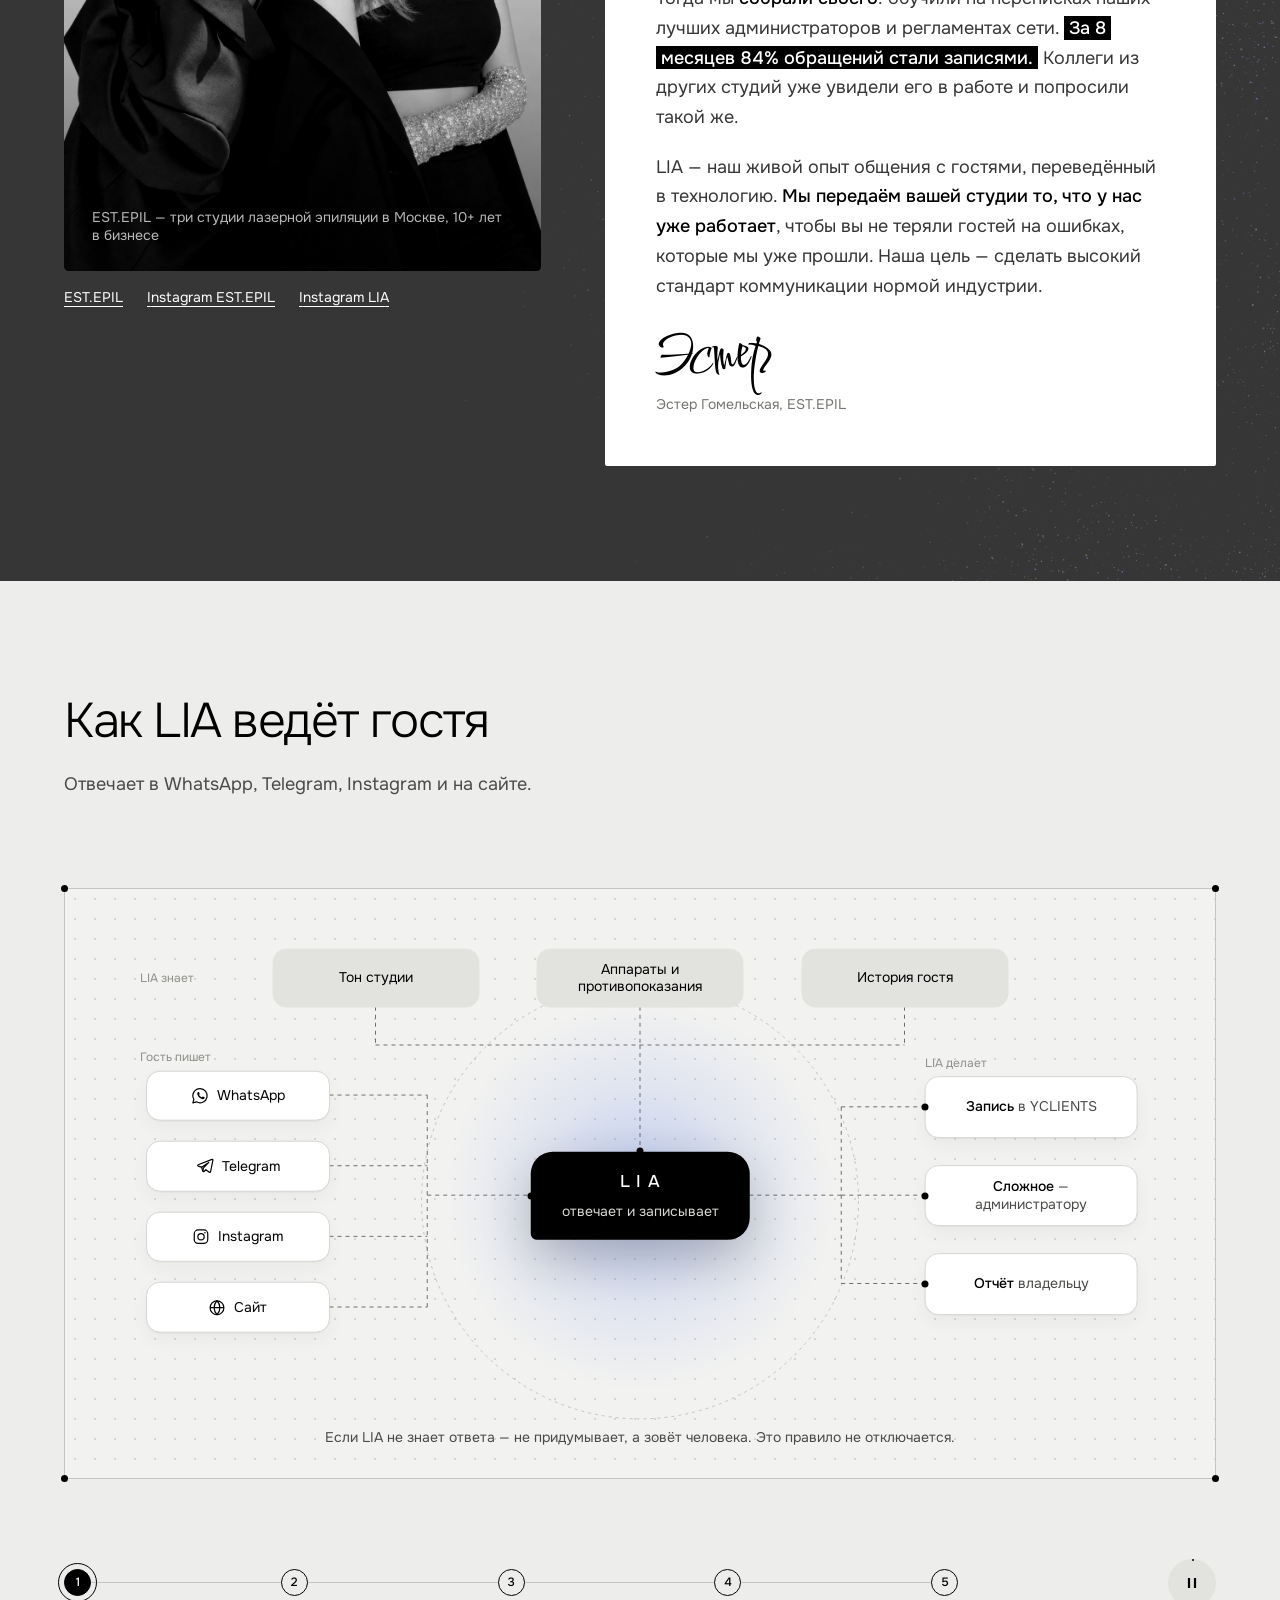
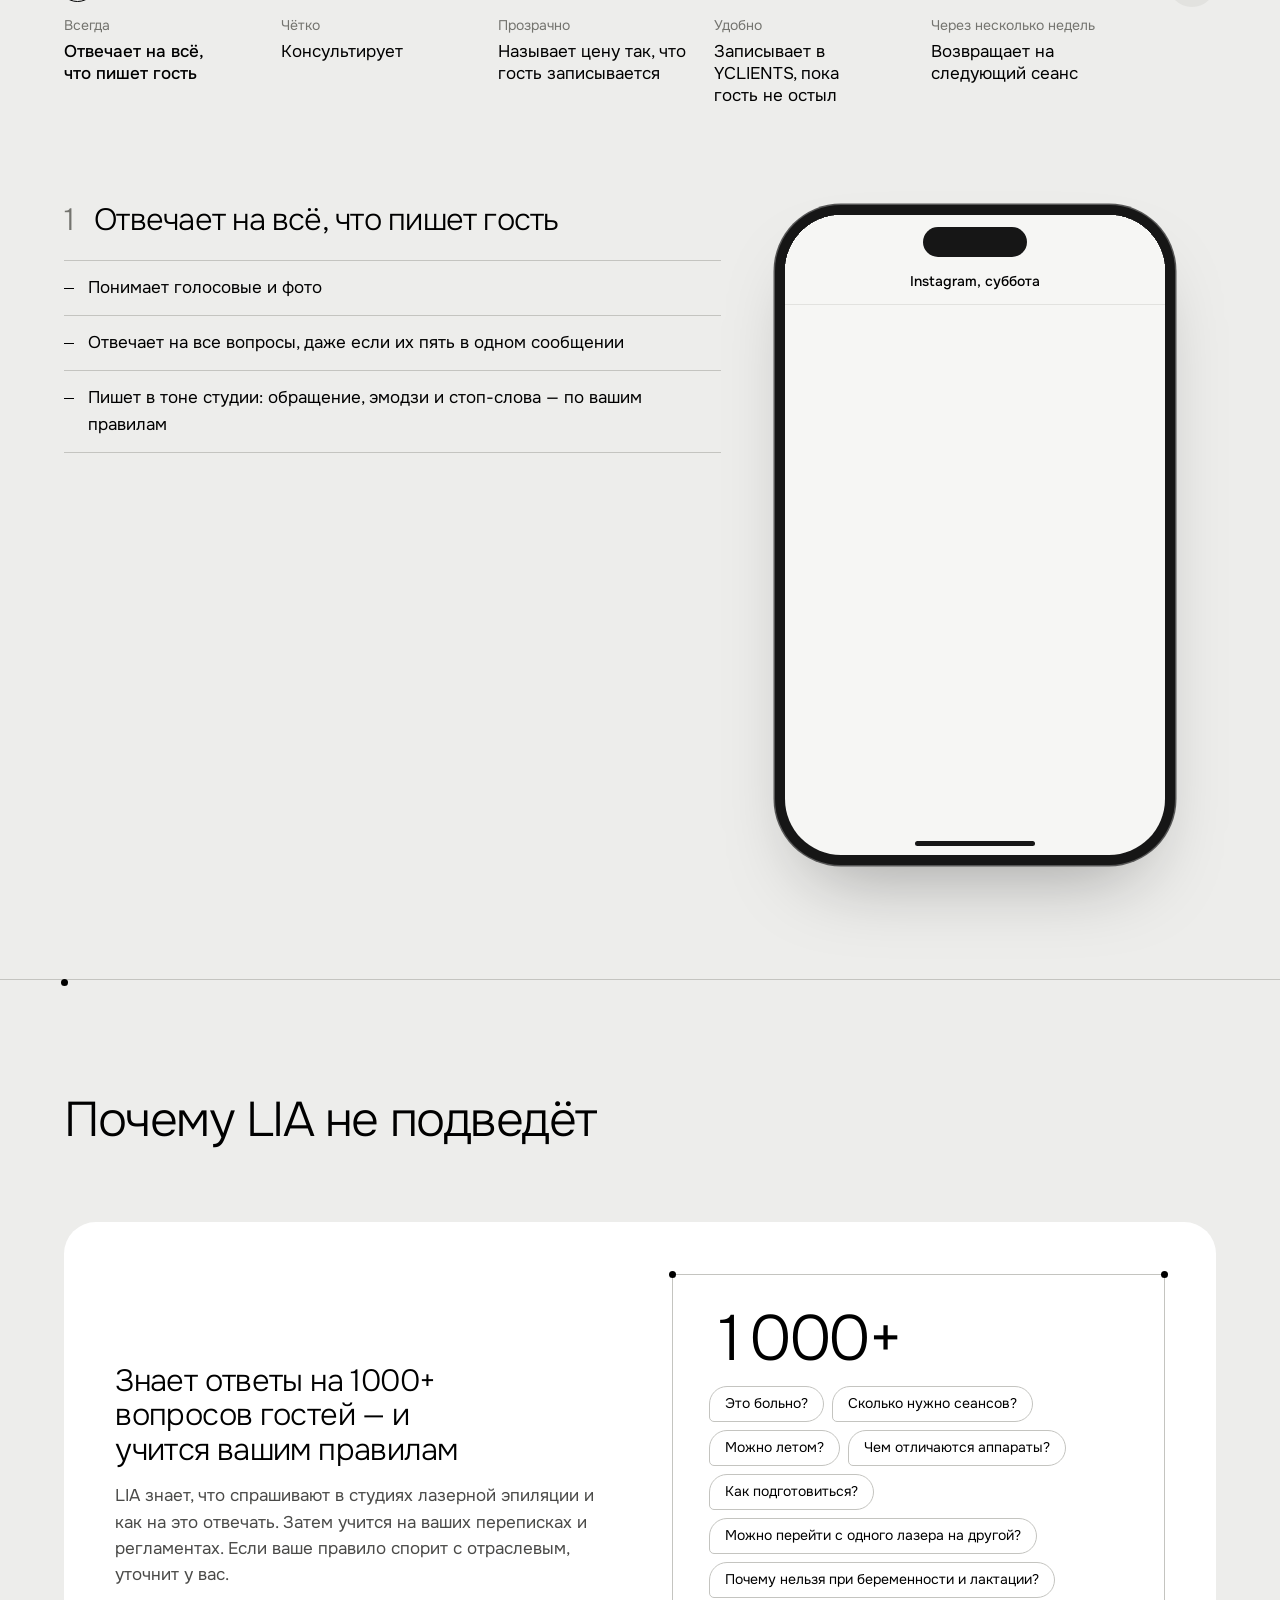
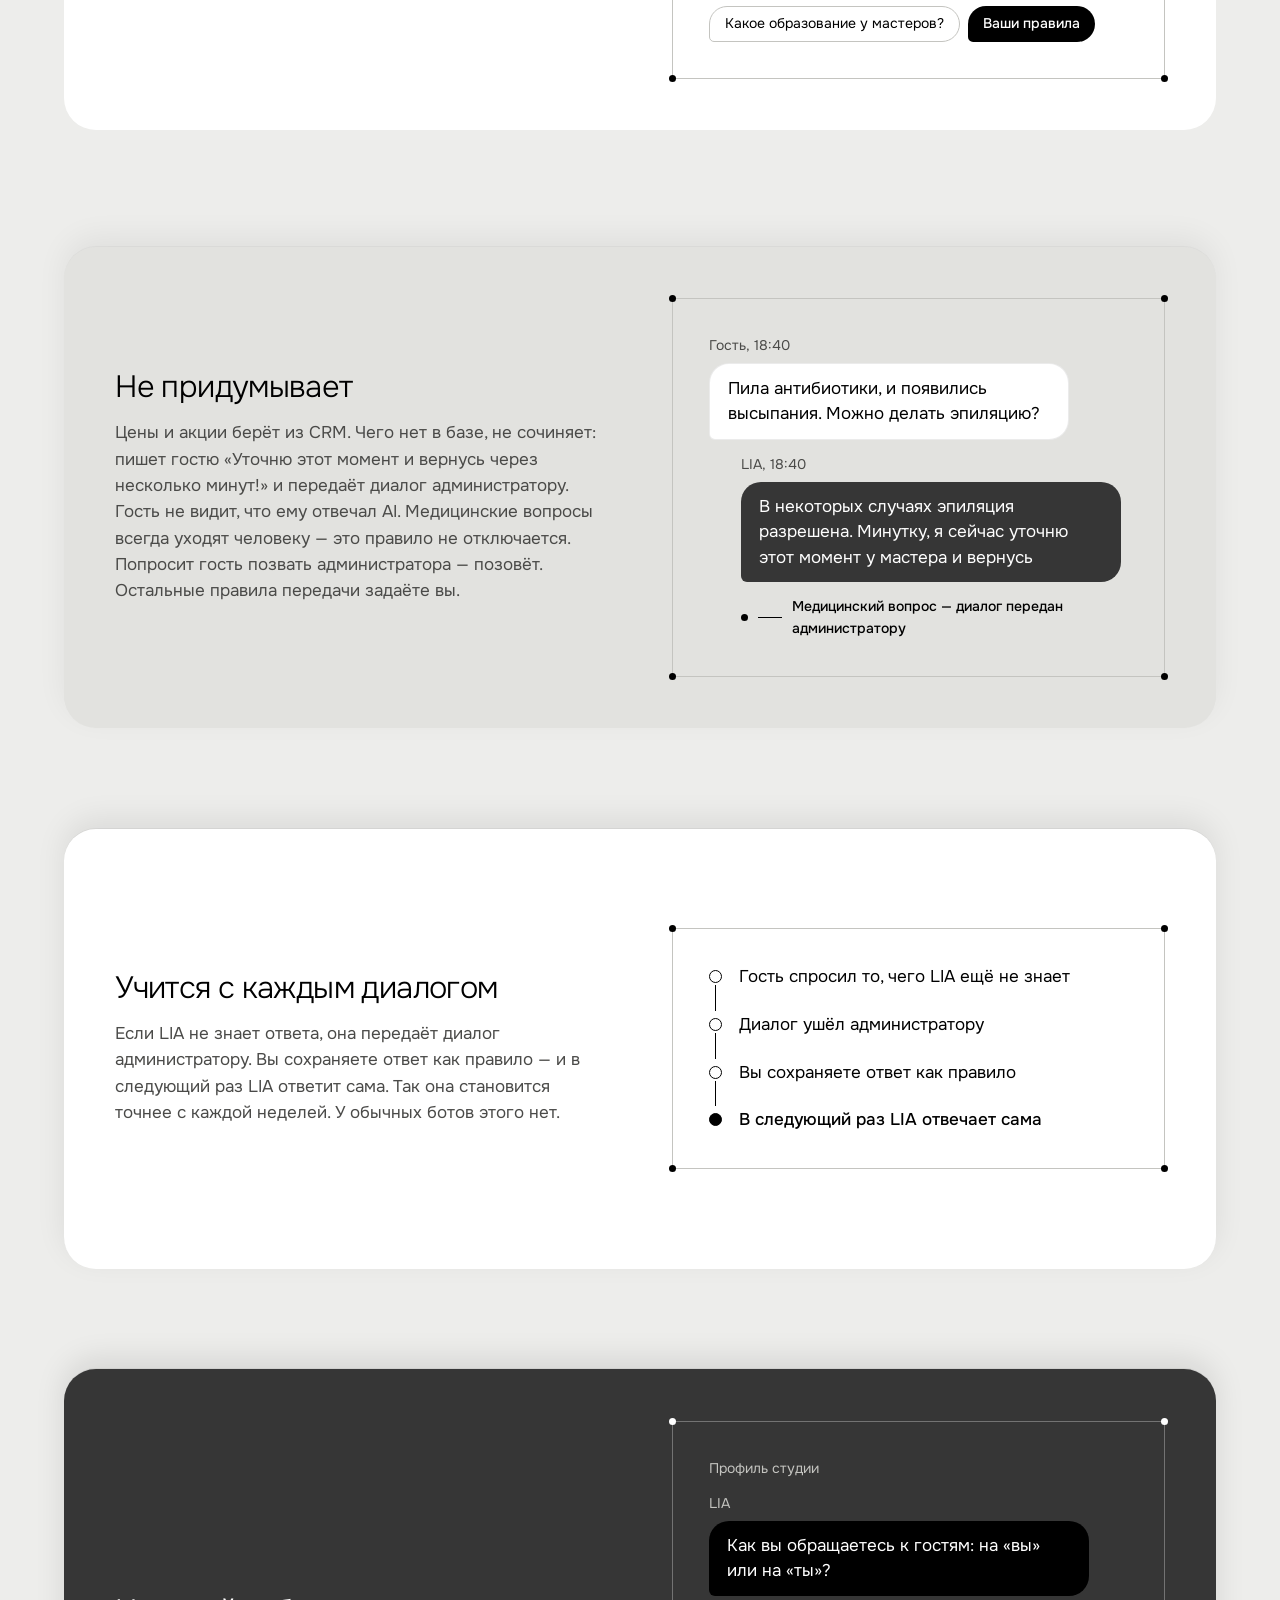
==== commit d844591c: "Cursor label: plain cobalt pill with white text, no colour inversion or neon cycle Co-Authored-By: C" ====
--- a/index.html
+++ b/index.html
@@ -385,16 +385,13 @@
 /* ===== Курсор-квадратик ===== */
 /* Курсор: квадрат 12px со скруглением 4px, как на wearestokt.com, всегда одного размера.
    Цвет — кобальт из мудборда (размытые кольца, #436DEE). Единственное исключение — элемент с data-cursor:
-   над ним курсор становится плашкой с текстом и стрелкой и инвертирует цвета под собой. */
+   над ним курсор становится синей плашкой с белым текстом и стрелкой. */
 .cursor-sq{position:fixed;left:0;top:0;z-index:9999;pointer-events:none;font-family:Onest,'Helvetica Neue',Helvetica,Arial,sans-serif;opacity:0;transition:opacity .2s ease;will-change:transform}
 .cursor-sq.on{opacity:1}
 .cursor-sq .cs-in{position:absolute;left:0;top:0;display:flex;align-items:center;justify-content:center;gap:10px;box-sizing:border-box;width:12px;height:12px;padding:0;border-radius:4px;background:#436DEE;color:#0A0A0A;transform:translate(-50%,-50%);overflow:hidden;white-space:nowrap;transition:width .4s cubic-bezier(.22,1,.36,1),height .4s cubic-bezier(.22,1,.36,1),border-radius .4s cubic-bezier(.22,1,.36,1),padding .4s cubic-bezier(.22,1,.36,1)}
 .cursor-sq .cs-txt,.cursor-sq .cs-arr{flex:none;opacity:0;transition:opacity .2s ease}
 .cursor-sq .cs-txt{font-size:var(--fs-micro);line-height:15px;font-weight:500;letter-spacing:-0.01em}
-.cursor-sq.label{mix-blend-mode:difference}
-.cursor-sq.label .cs-in{padding:9px 12px;border-radius:999px;background:#B6FF3B;animation:cs-neon 3.2s linear infinite}
-@keyframes cs-neon{0%{background:#B6FF3B}33%{background:#2BF6FF}66%{background:#FF2BD6}100%{background:#B6FF3B}}
-@media (prefers-reduced-motion:reduce){.cursor-sq.label .cs-in{animation:none}}
+.cursor-sq.label .cs-in{padding:9px 12px;border-radius:999px;background:#436DEE;color:#FFFFFF}
 .cursor-sq.label .cs-txt,.cursor-sq.label .cs-arr{opacity:1;transition-delay:.08s}
 @media (hover:hover) and (pointer:fine){html.has-cursor,html.has-cursor *{cursor:none !important}}
 /* ===== Шапка: въезд сверху при загрузке, как у Jitter (только на десктопе) ===== */
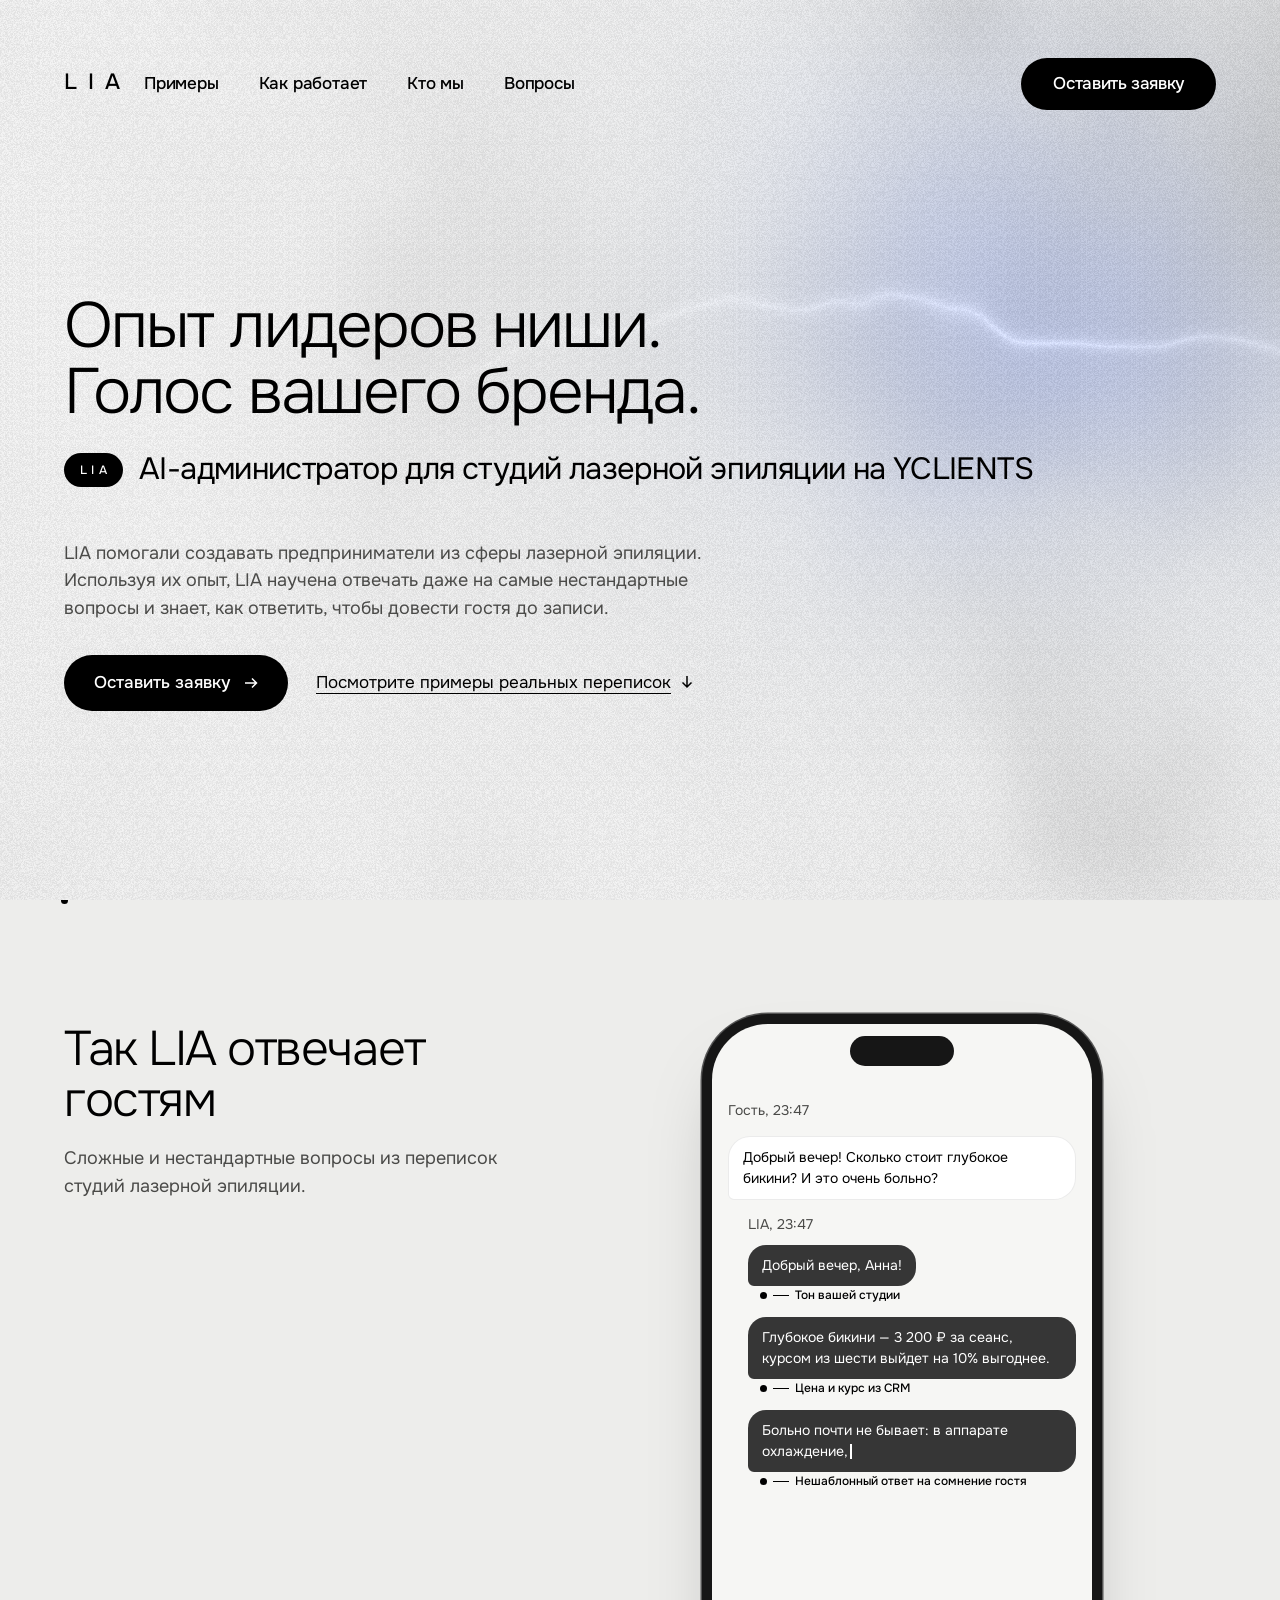
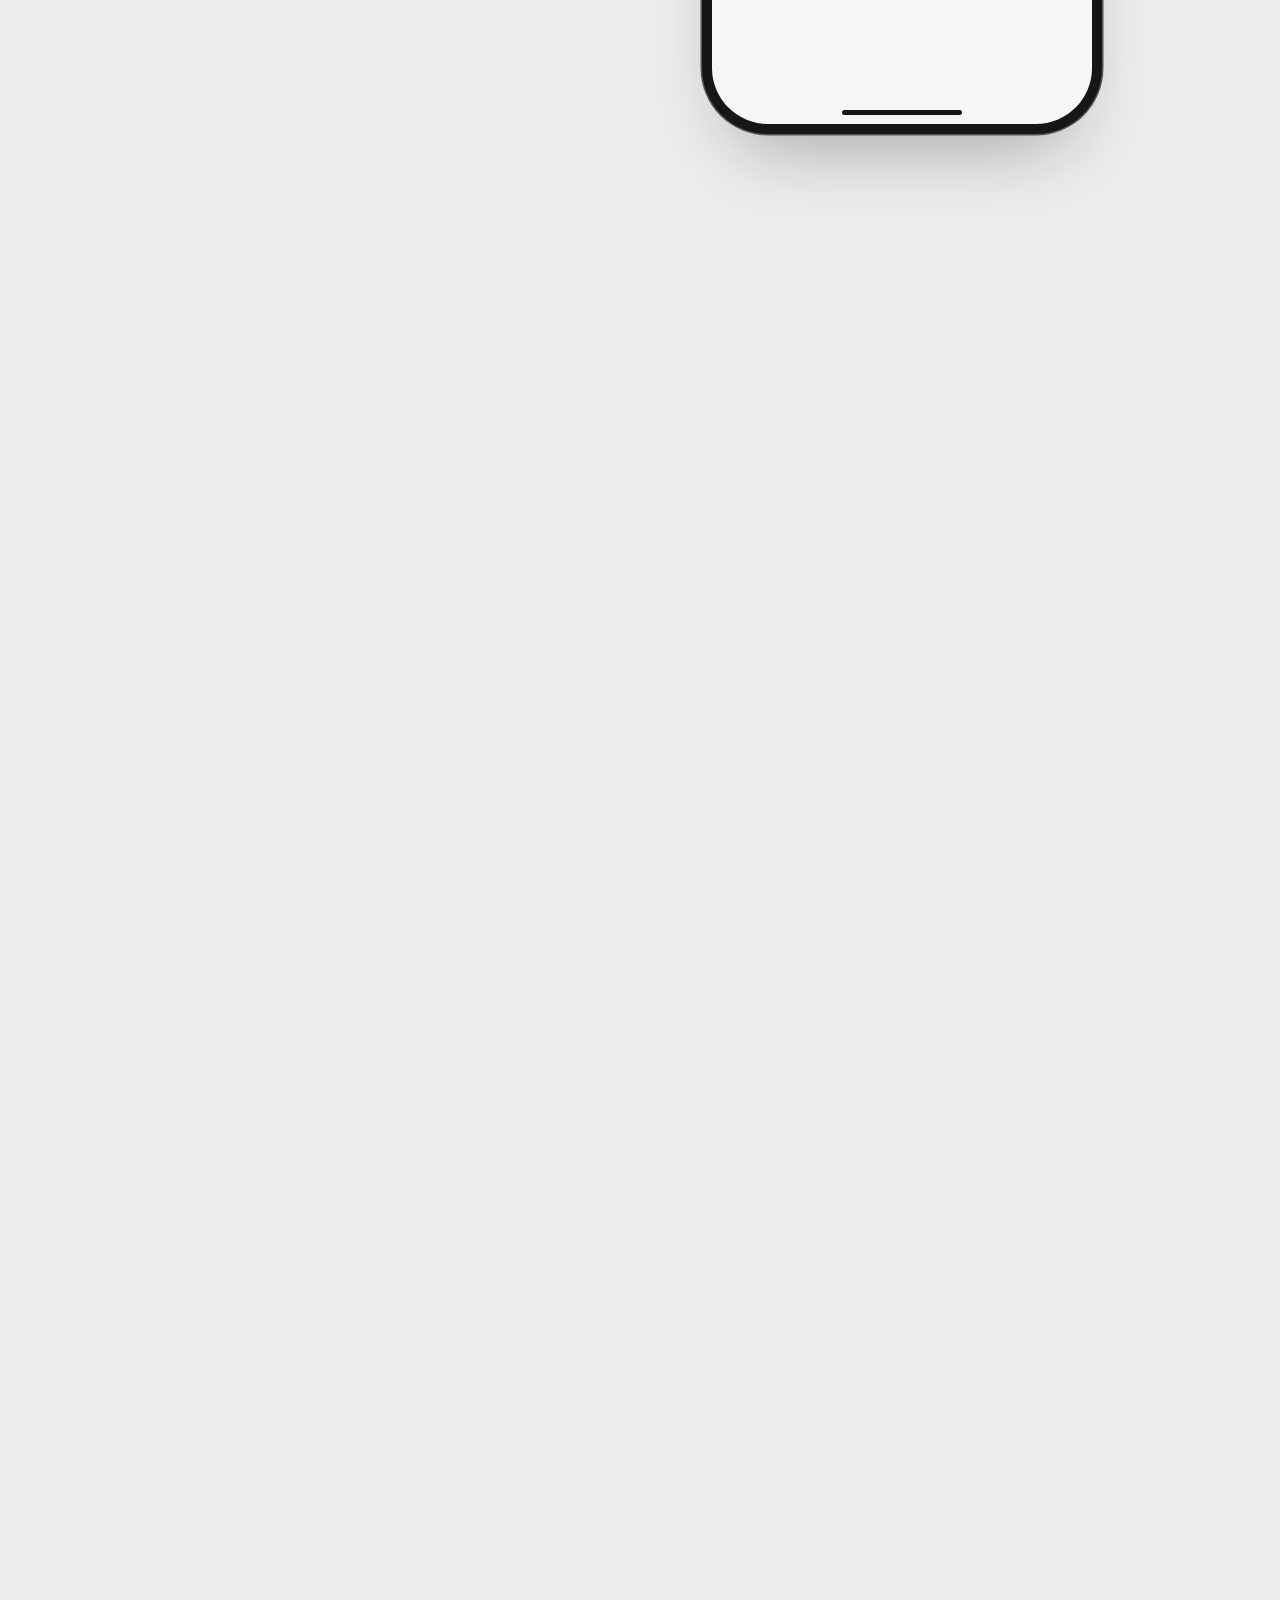
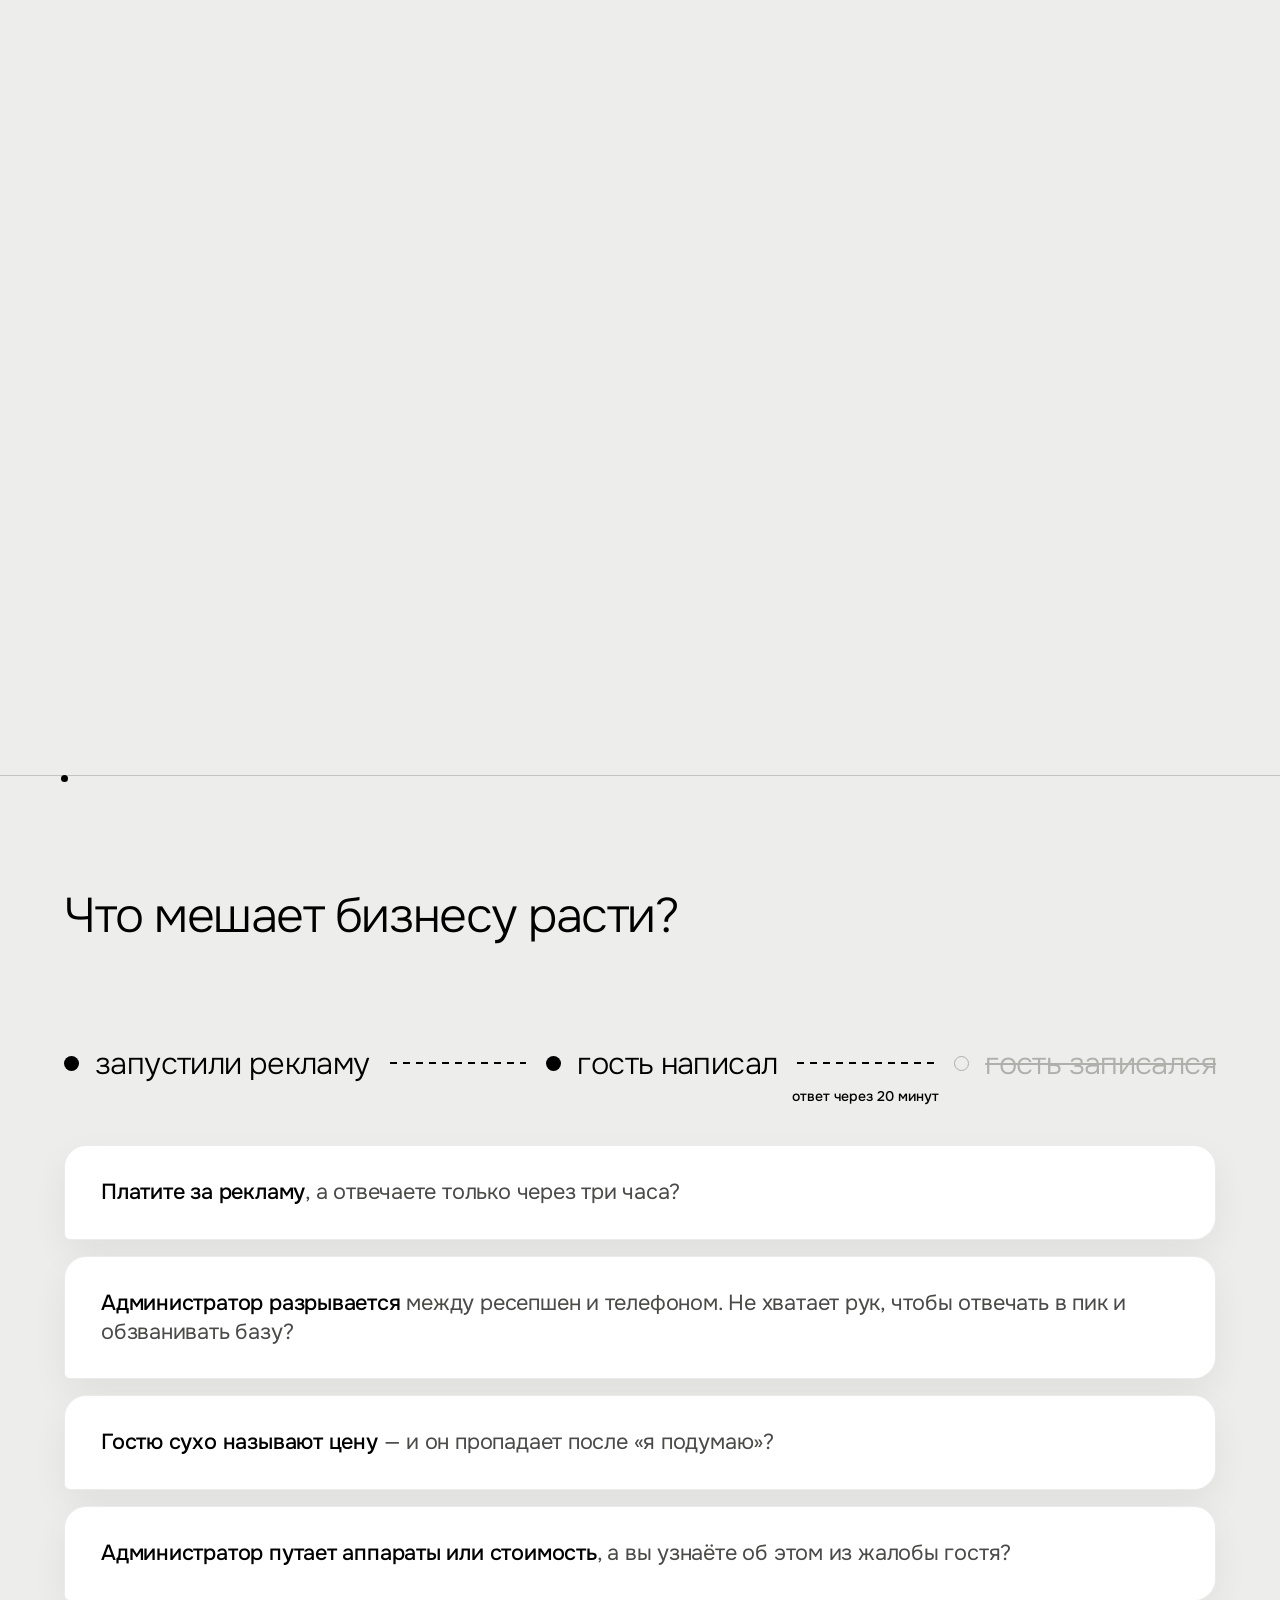
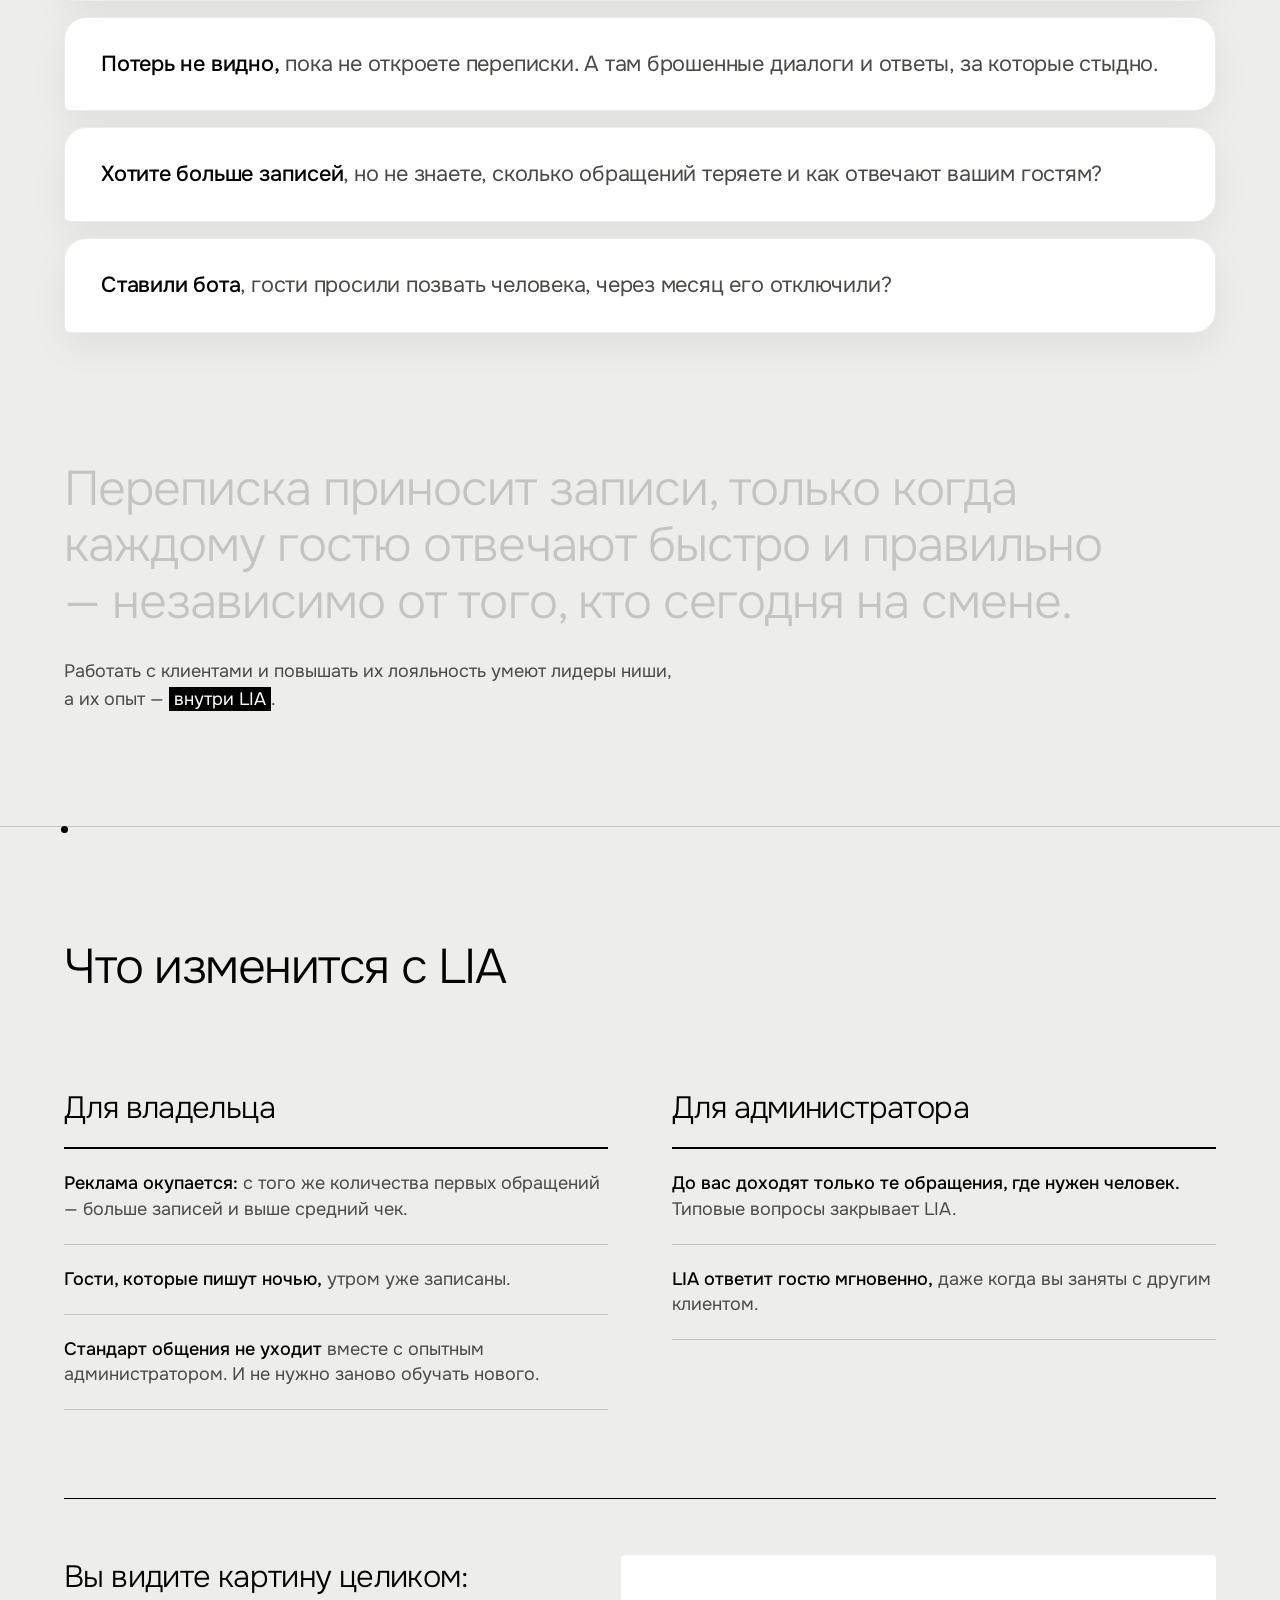
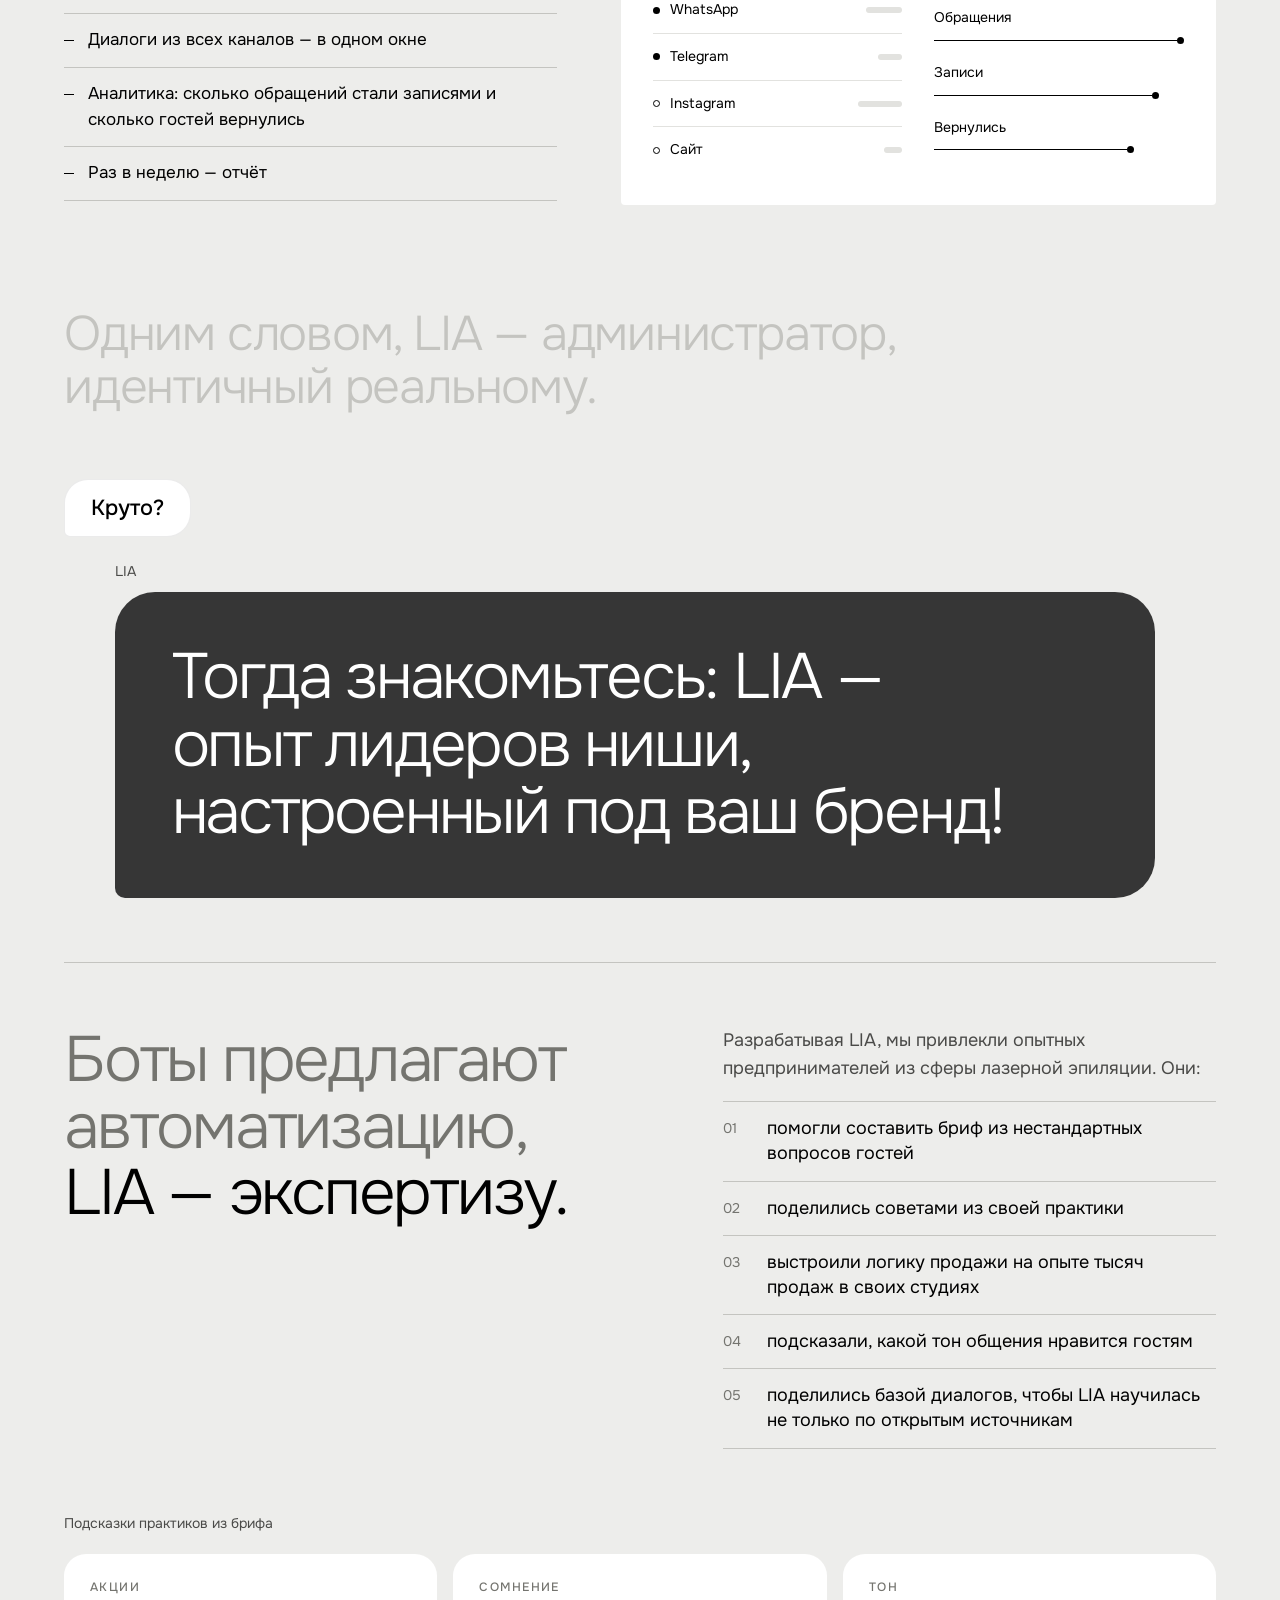
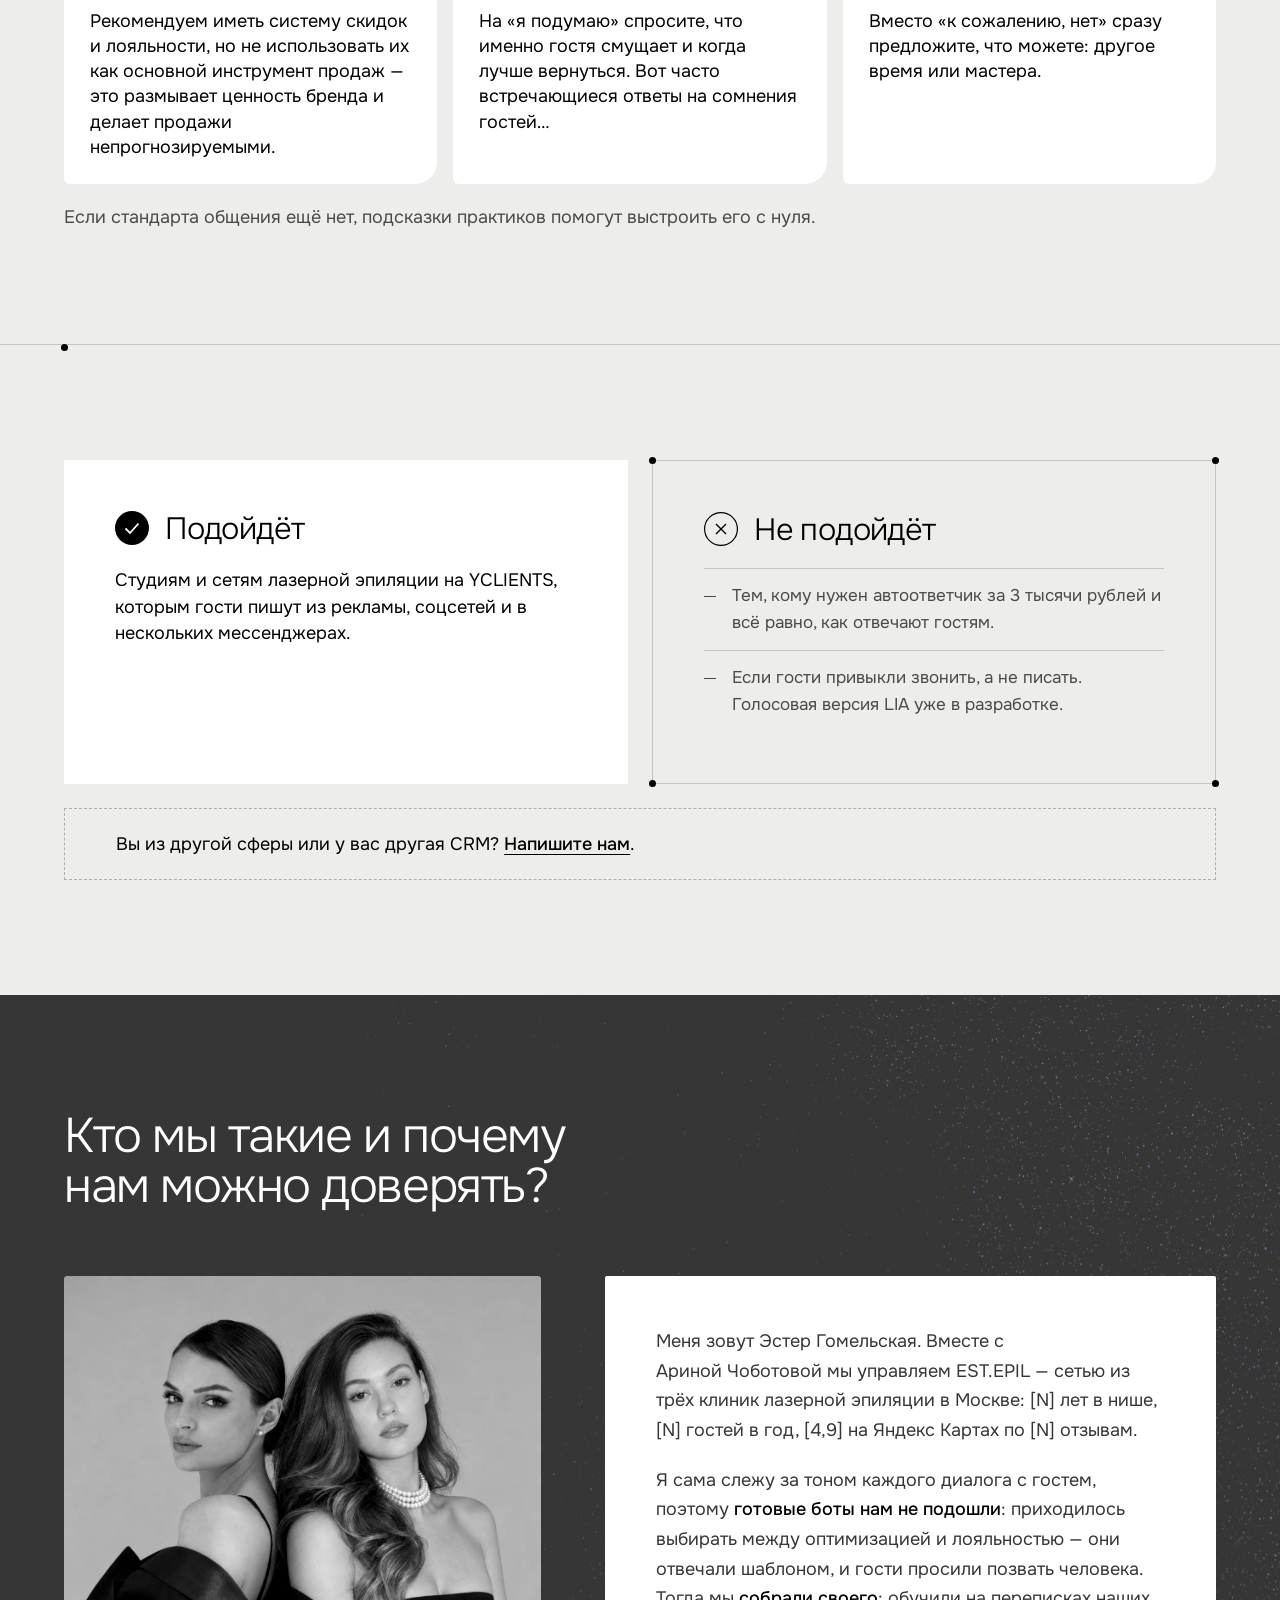
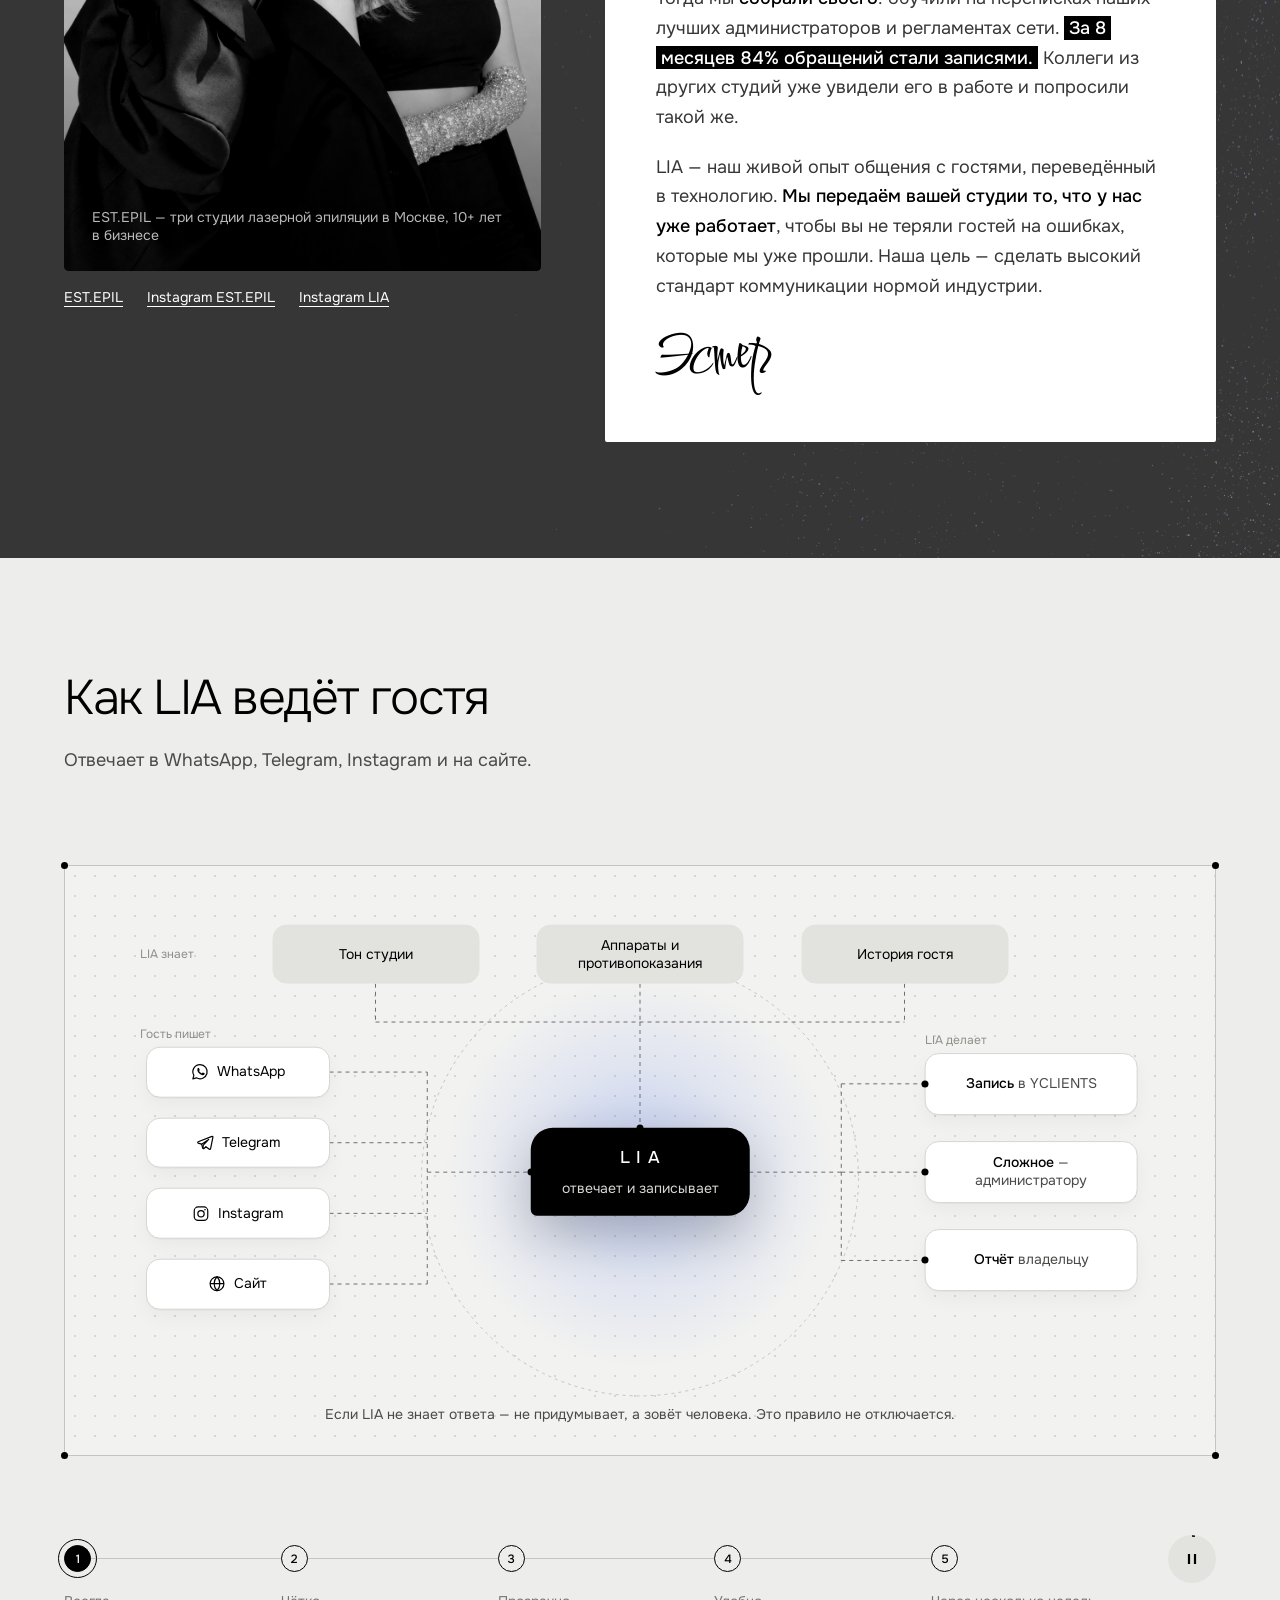
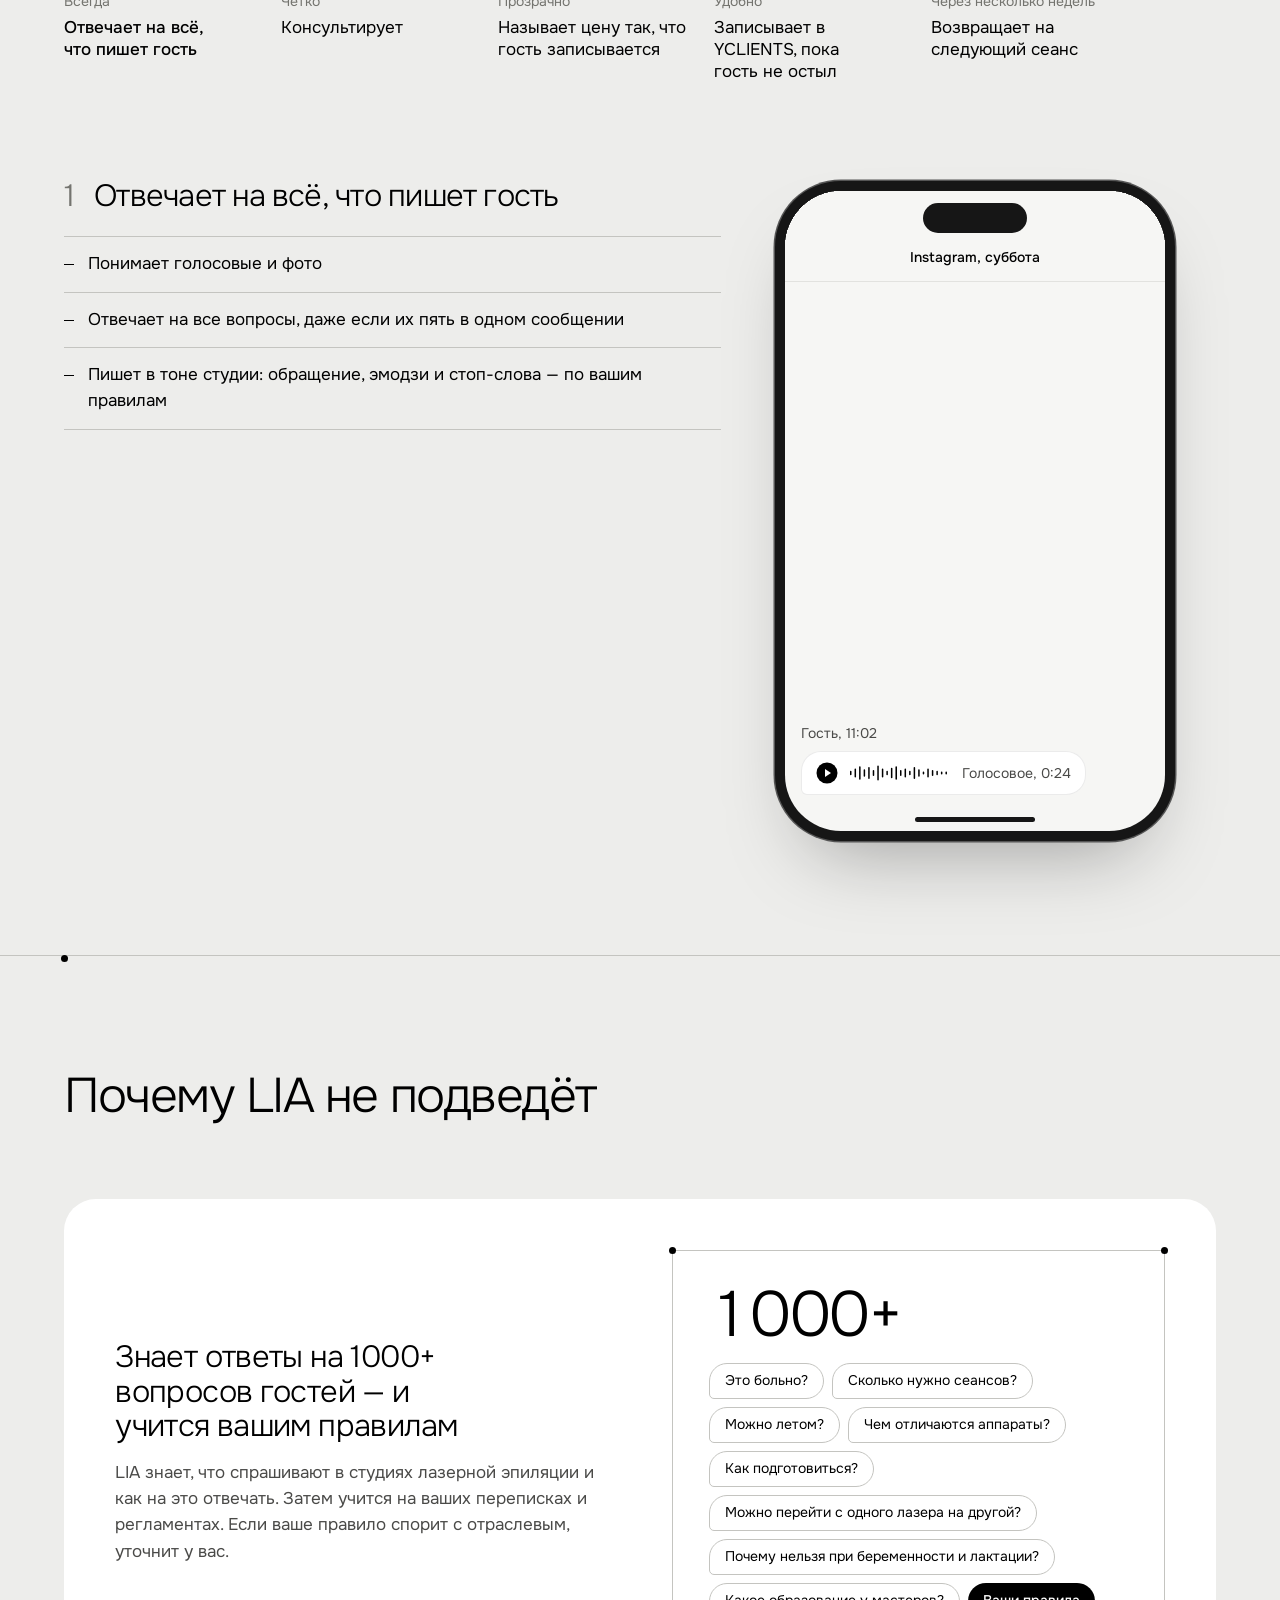
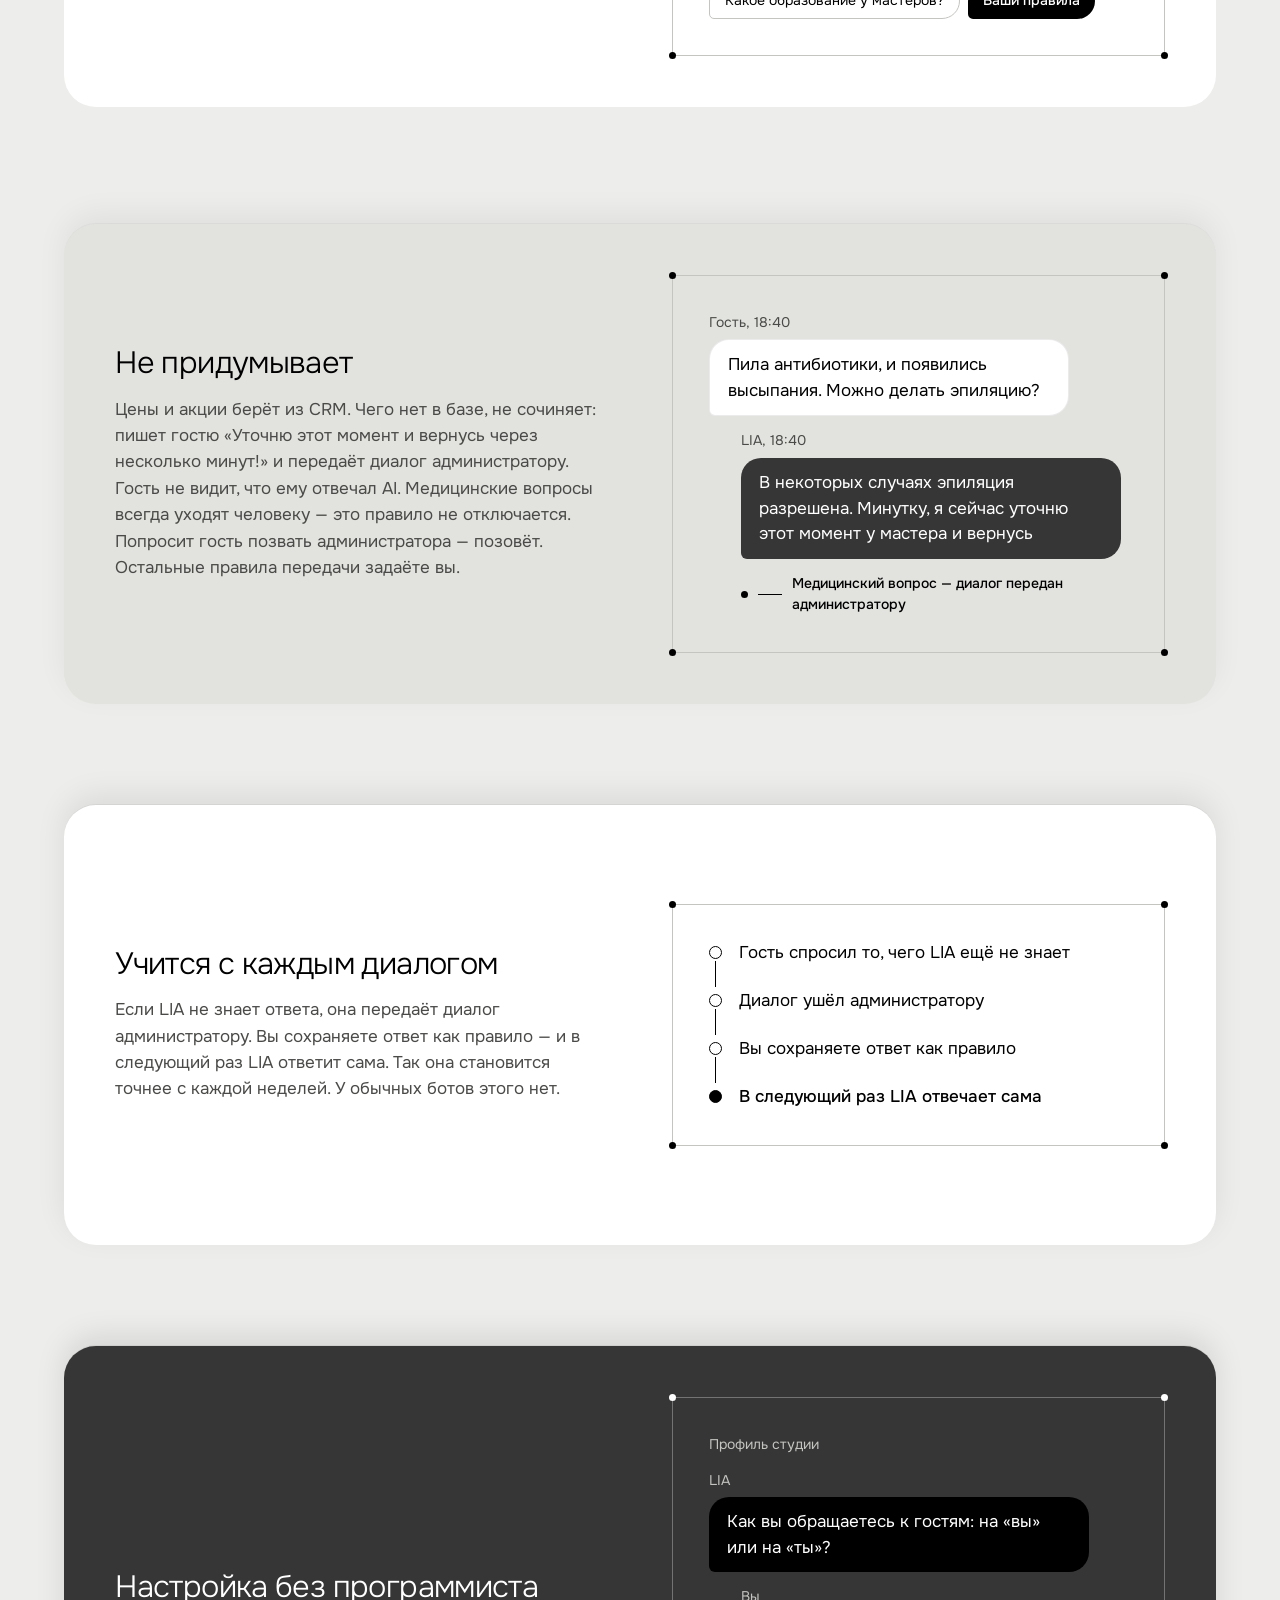
==== commit 31de5582: "Letter signature: handwritten «Эстер» only, no printed name and EST.EPIL Co-Authored-By: Claude Opus" ====
--- a/index.html
+++ b/index.html
@@ -956,7 +956,7 @@
 <p style="margin:0">LIA — наш живой опыт общения с гостями, переведённый в технологию. <strong style="font-weight:500; color:#000000">Мы передаём вашей студии то, что у нас уже работает</strong>, чтобы вы не теряли гостей на ошибках, которые мы уже прошли. Наша цель — сделать высокий стандарт коммуникации нормой индустрии.</p>
 </div>
 <button type="button" class="m-more" aria-expanded="false">Читать письмо целиком</button>
-<div class="sign"><span class="sign-hand">Эстер</span><span class="sign-name">Эстер&nbsp;Гомельская, EST.EPIL</span></div>
+<div class="sign"><span class="sign-hand">Эстер</span></div>
 </article>
 </div>
 </div>
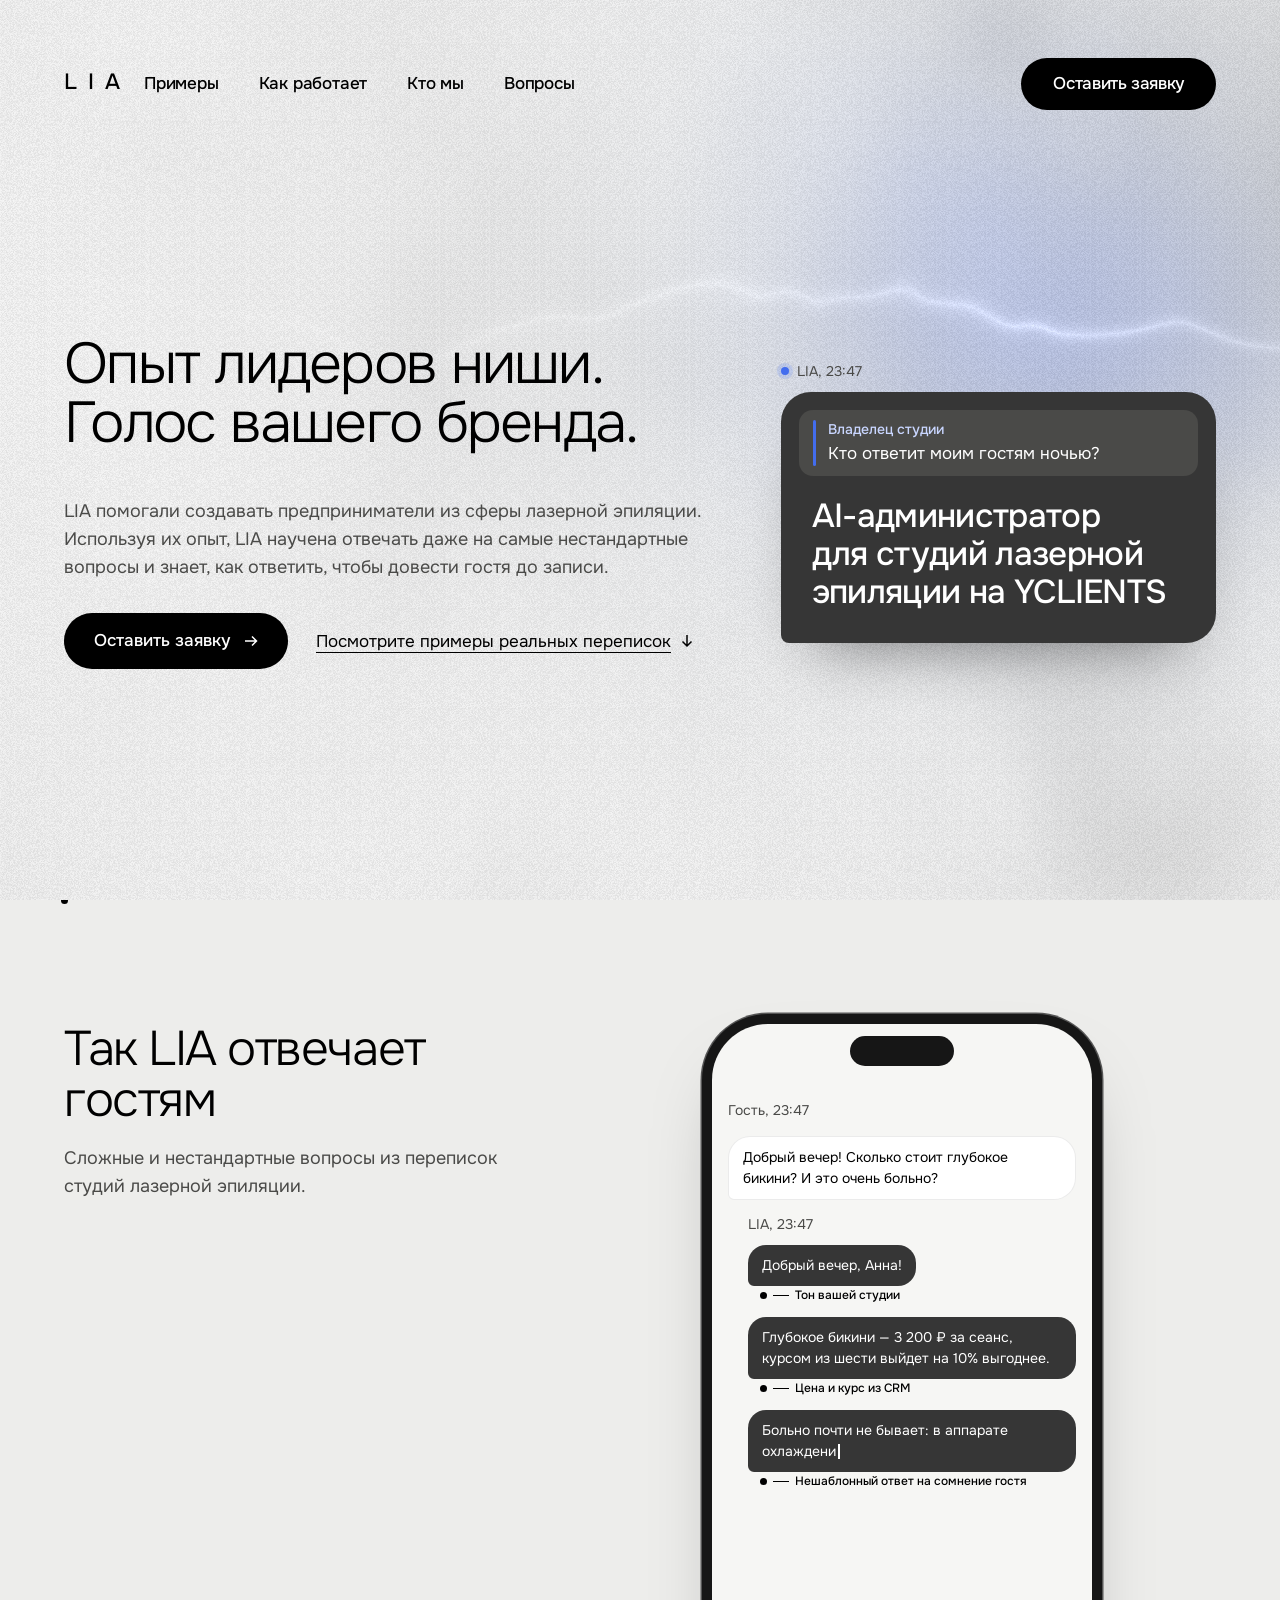
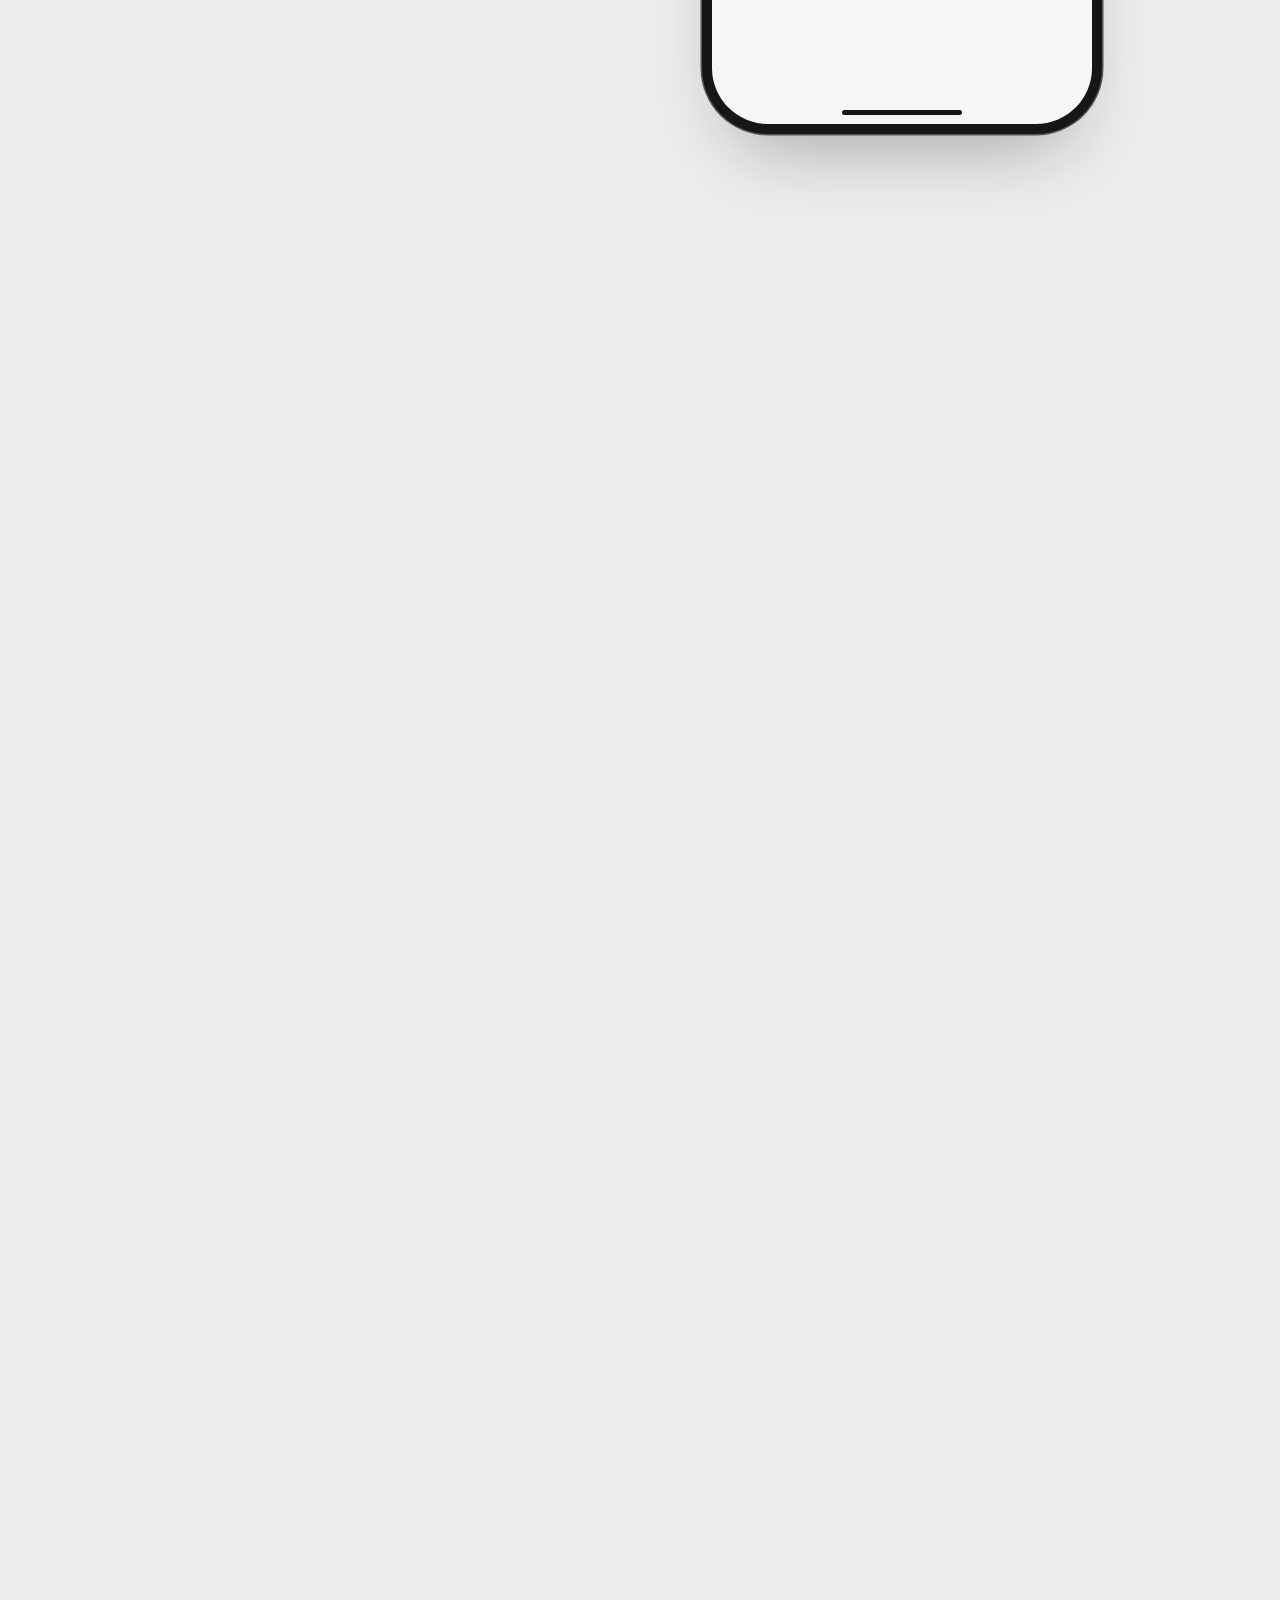
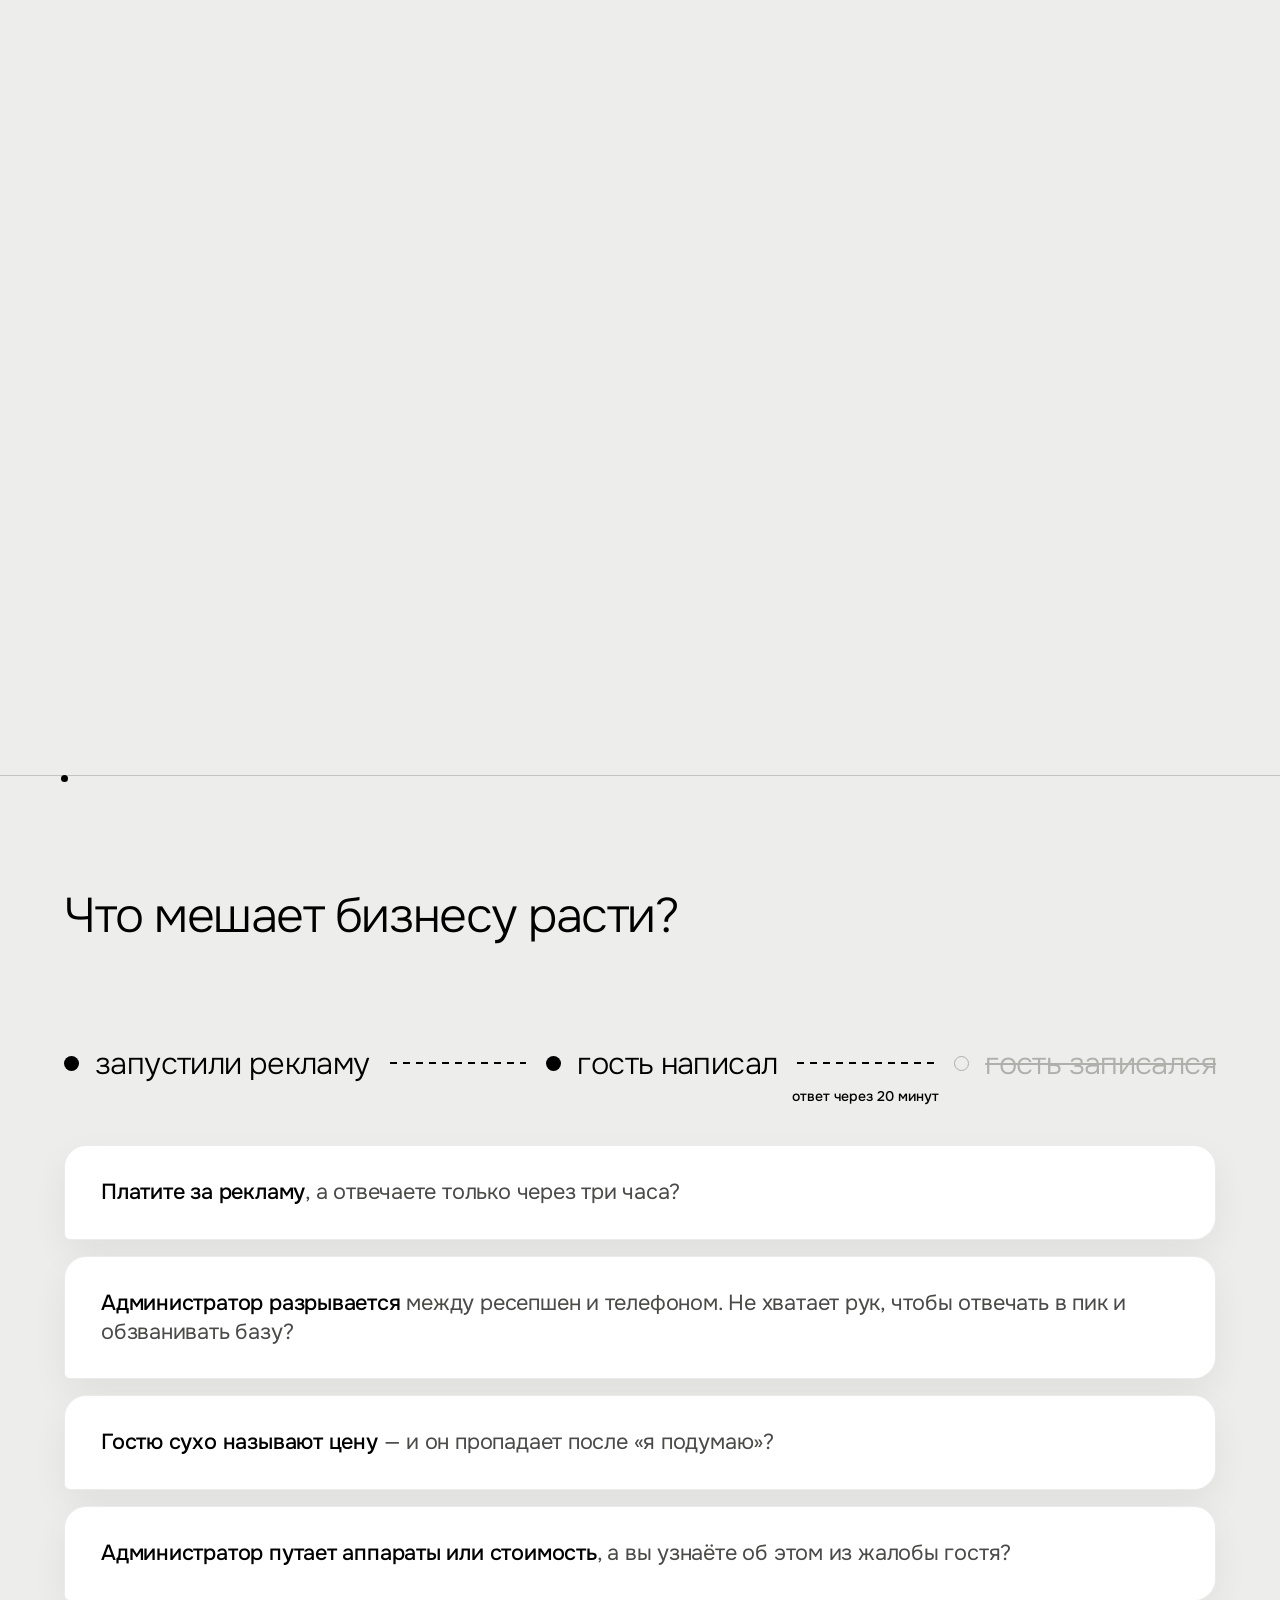
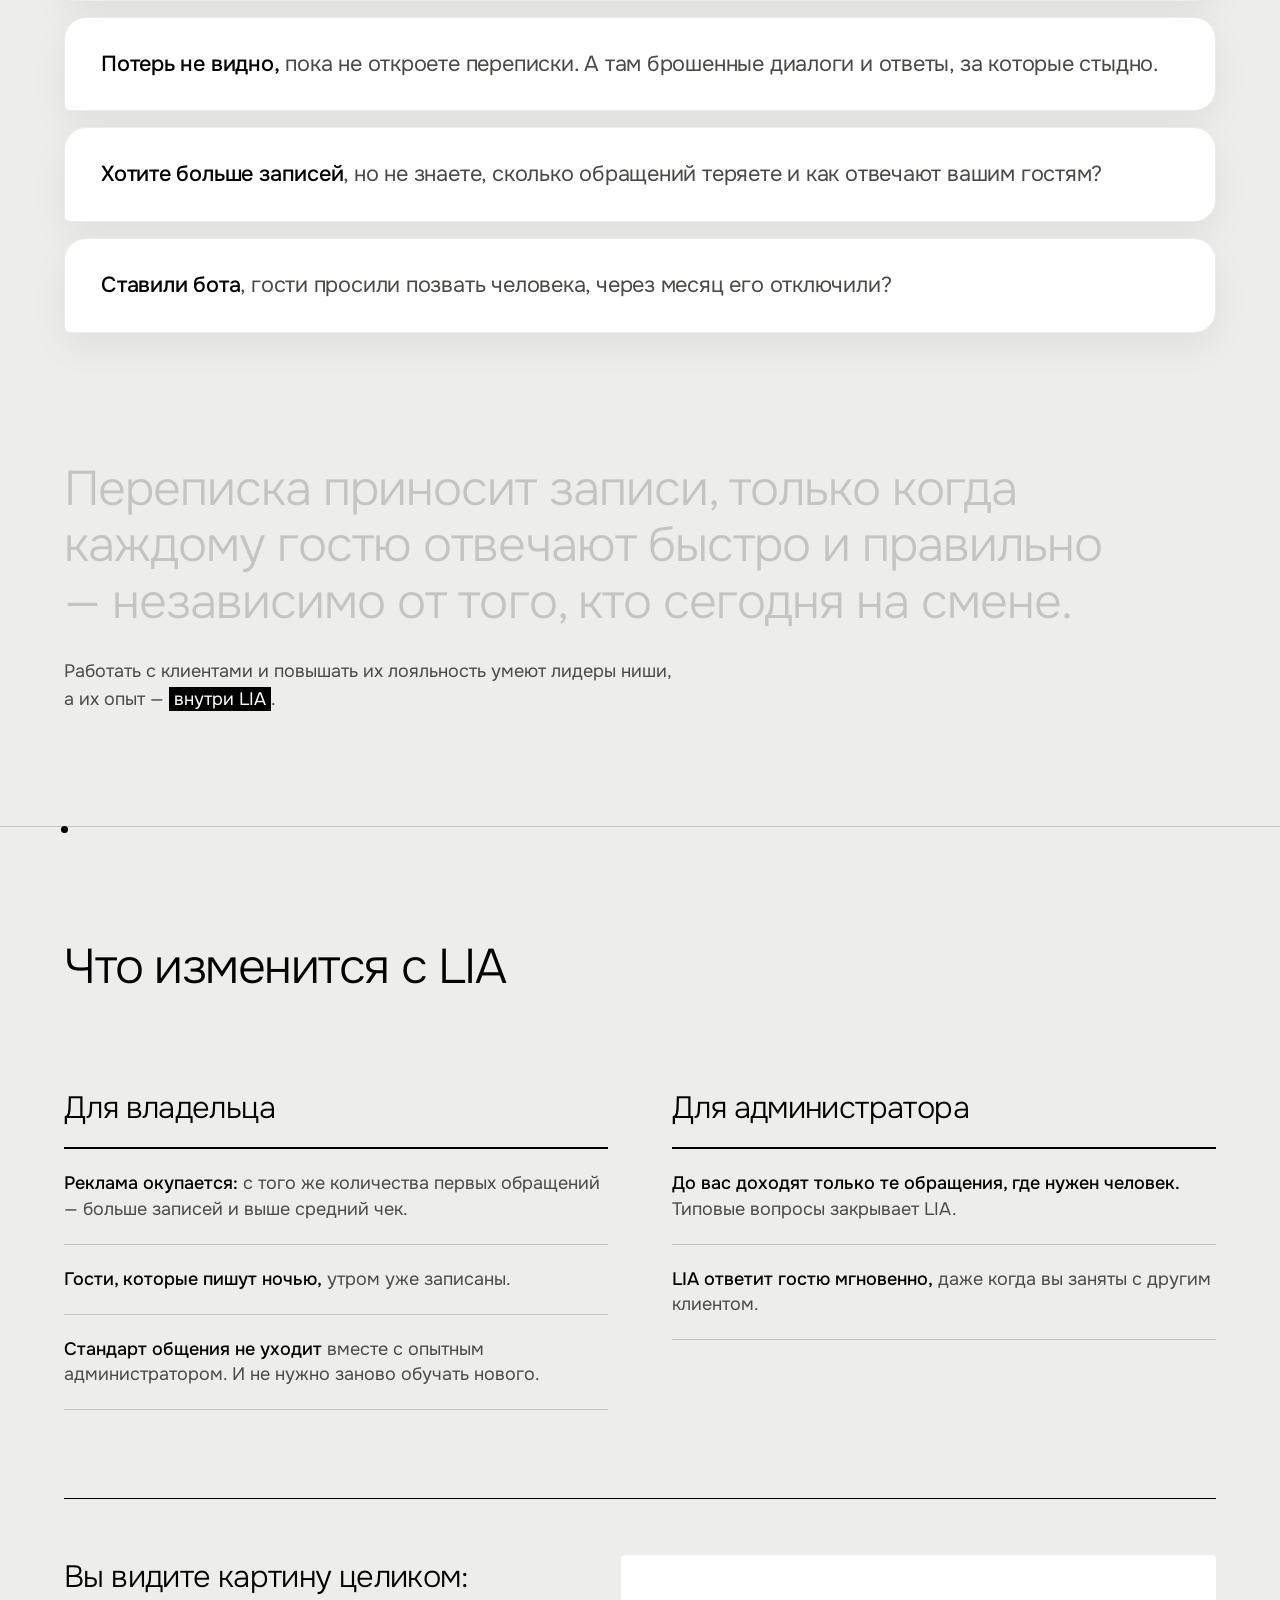
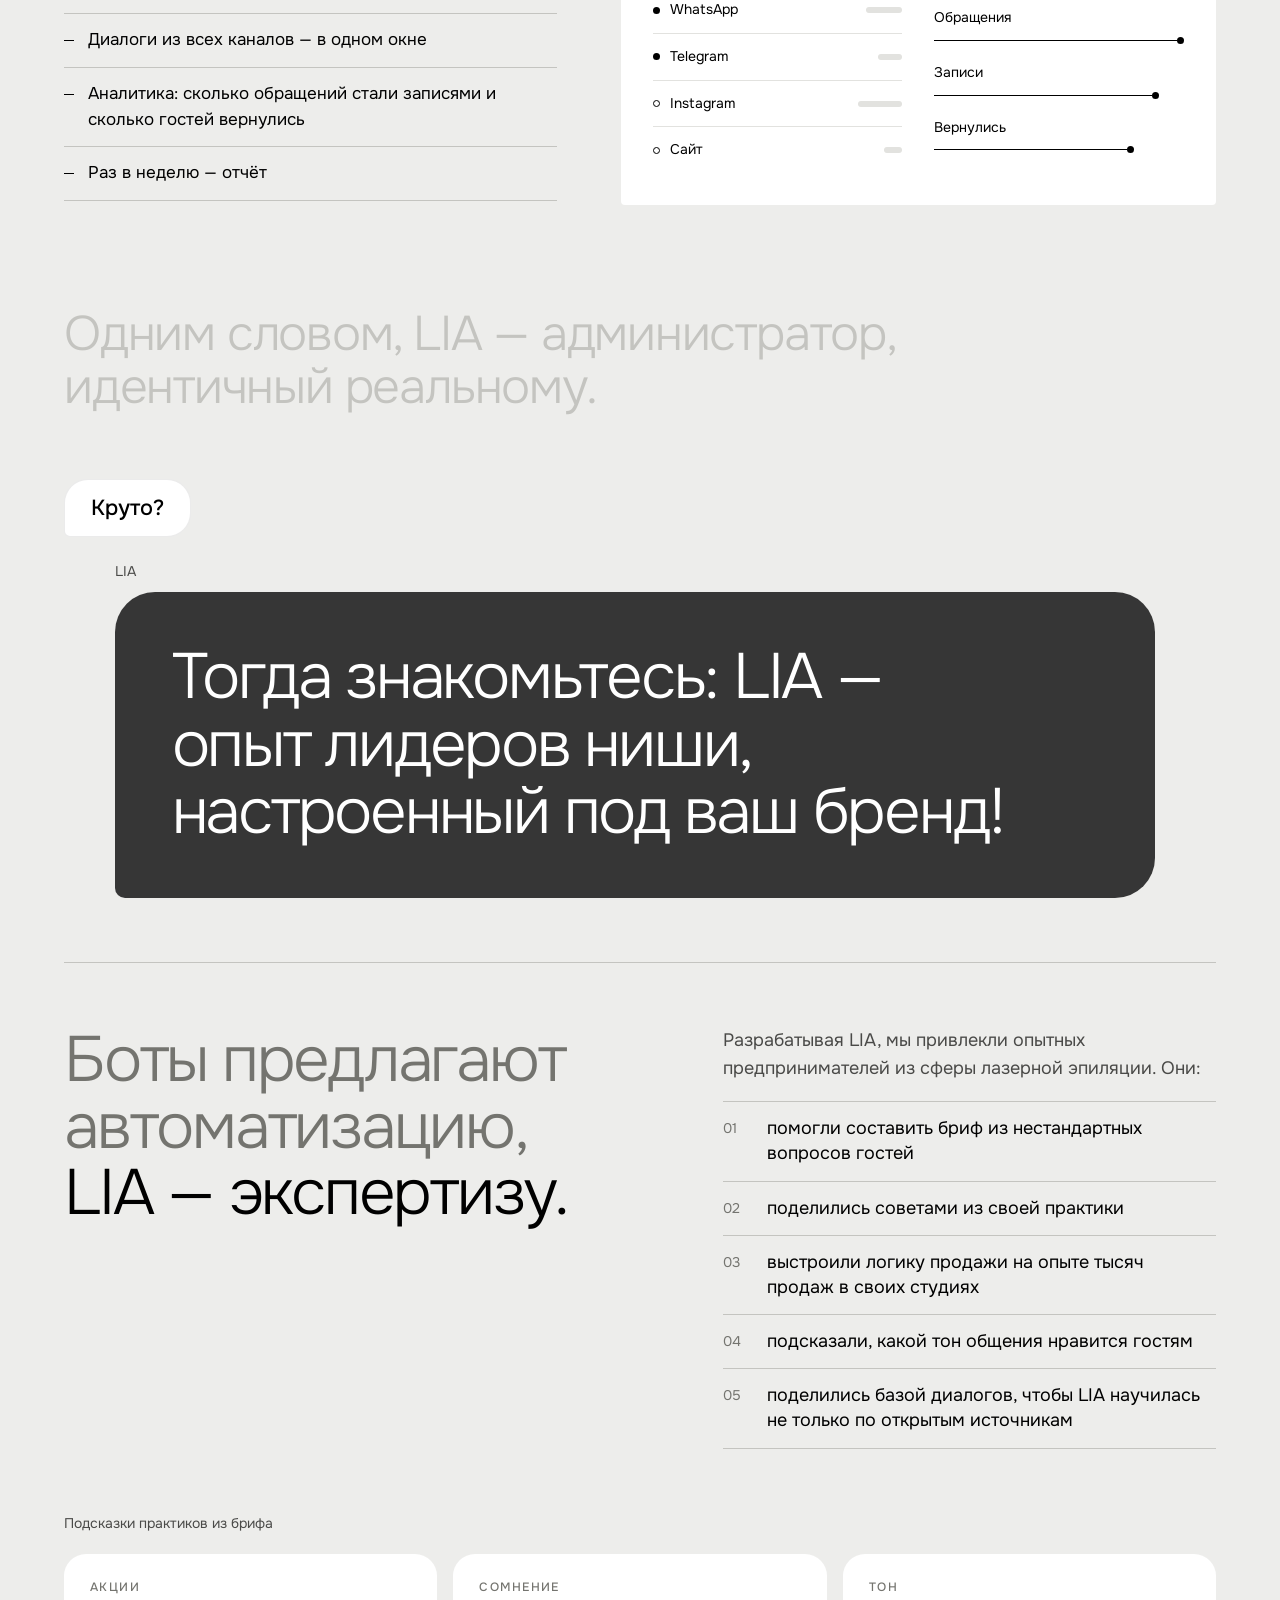
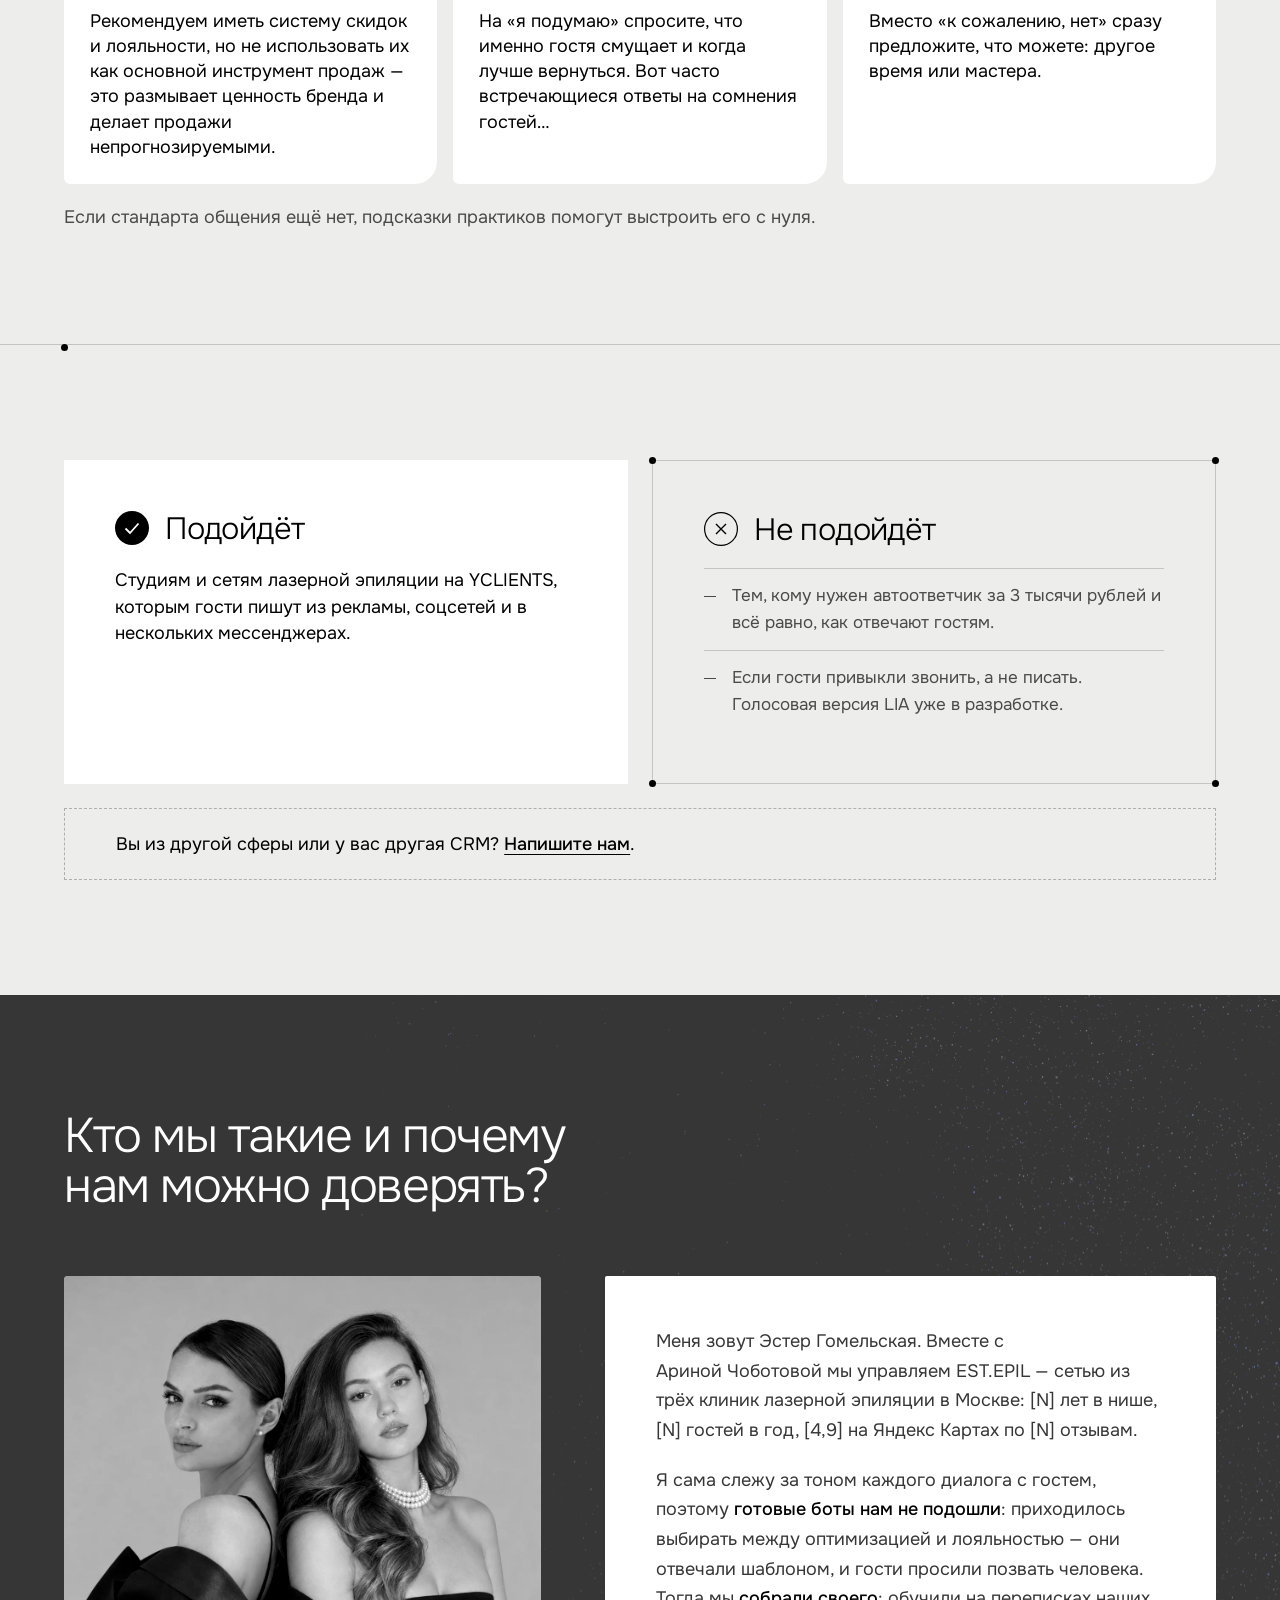
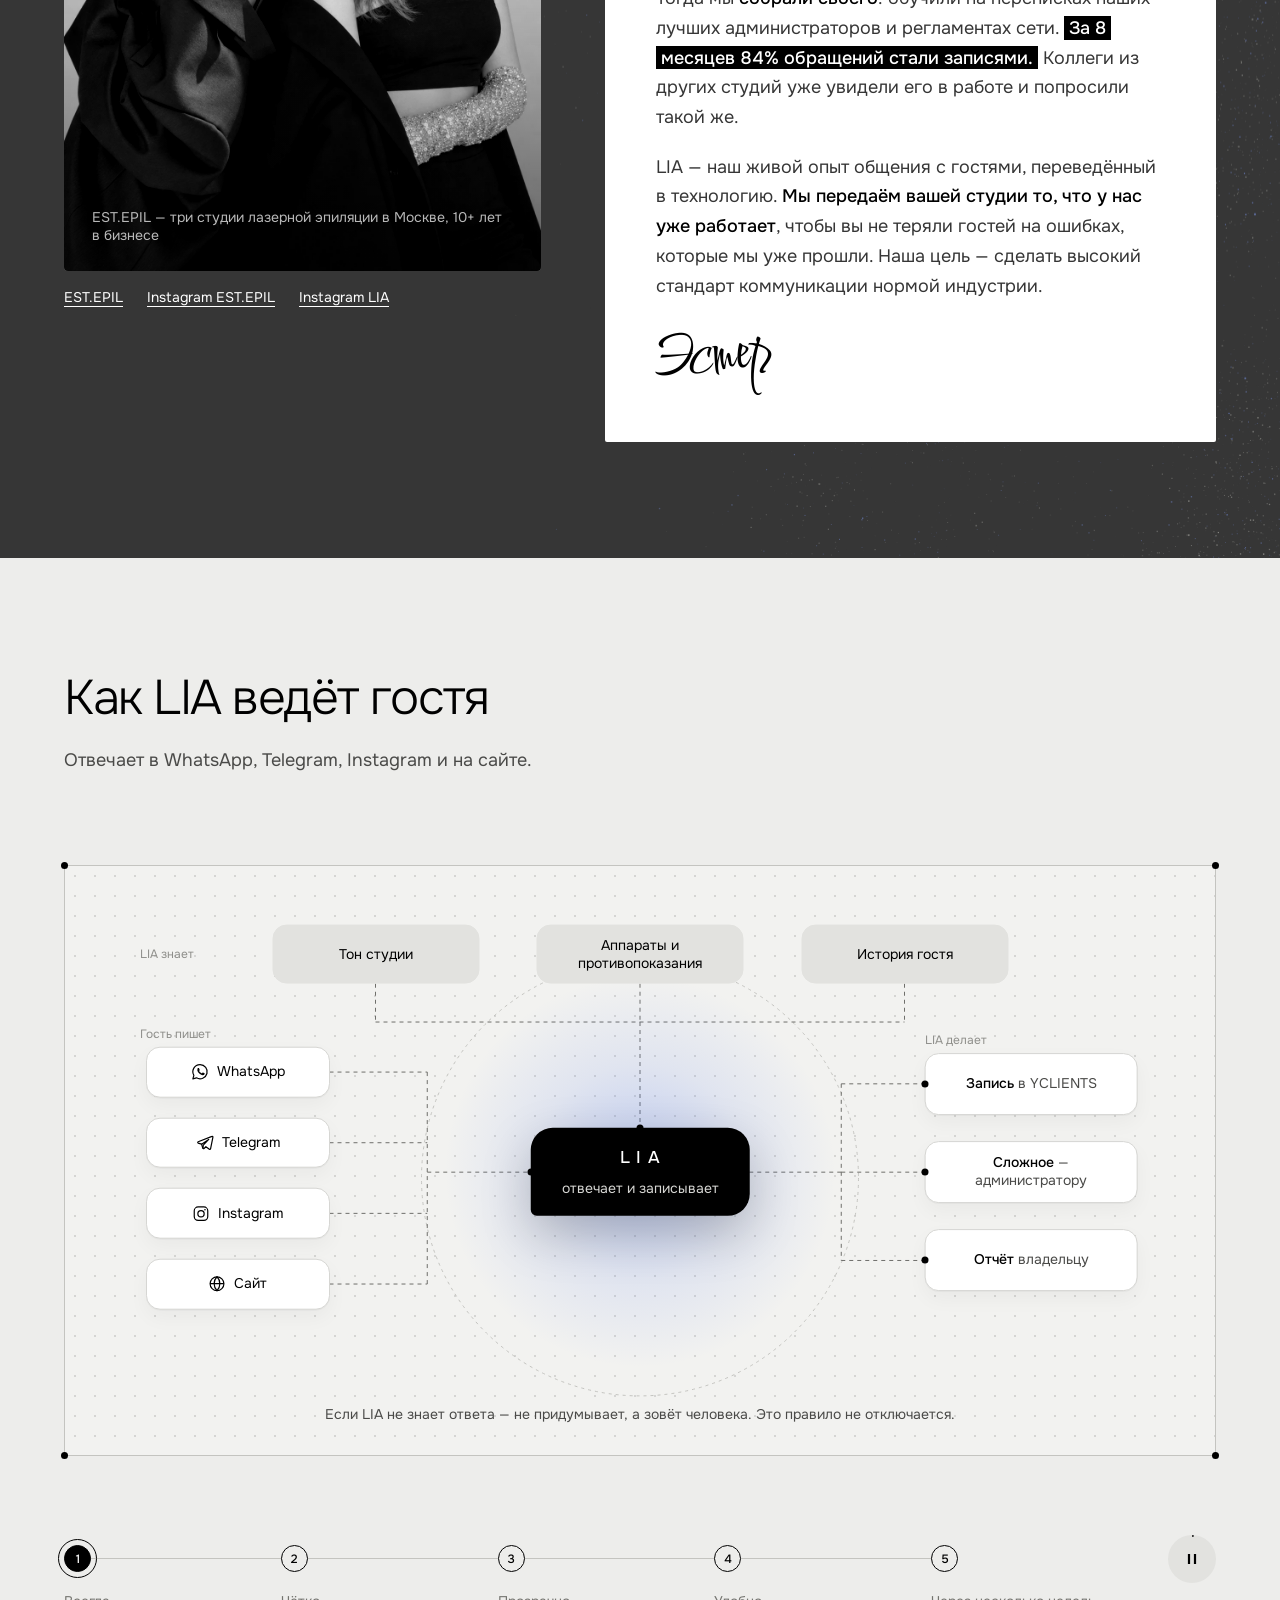
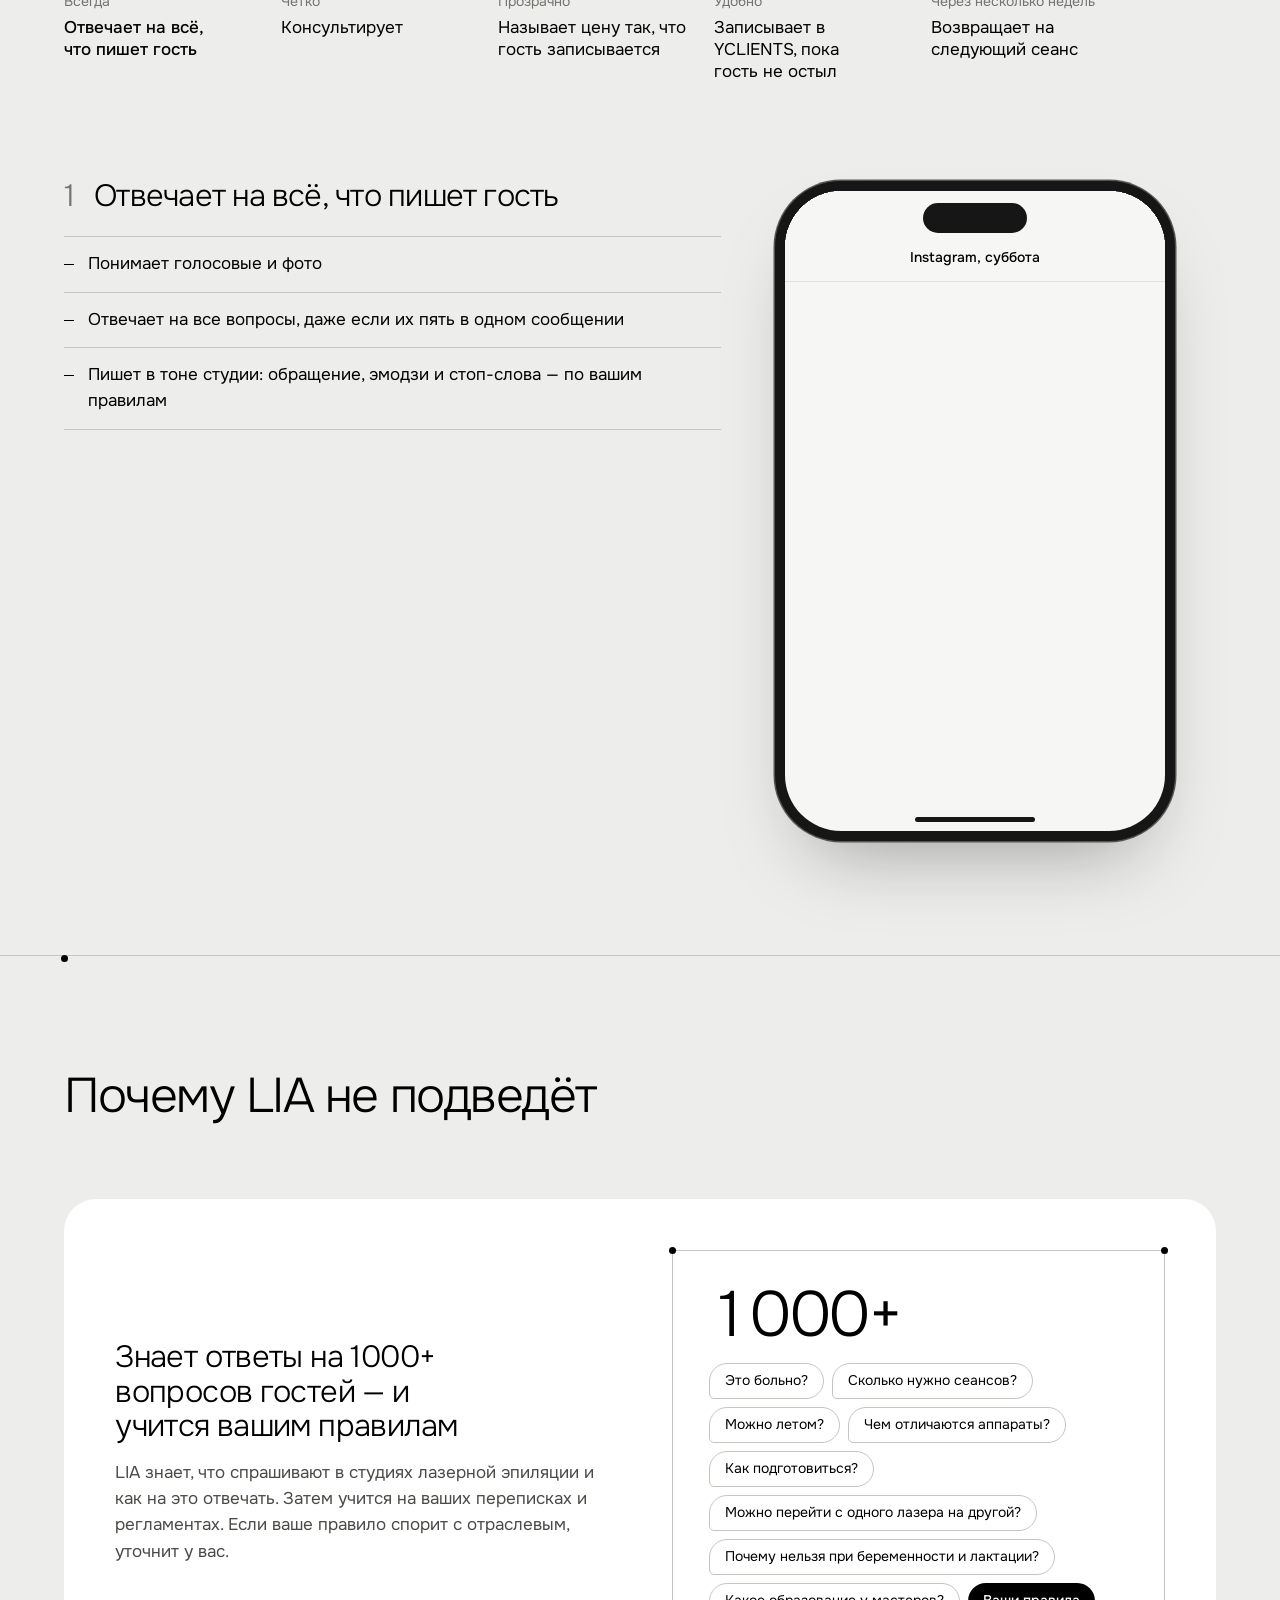
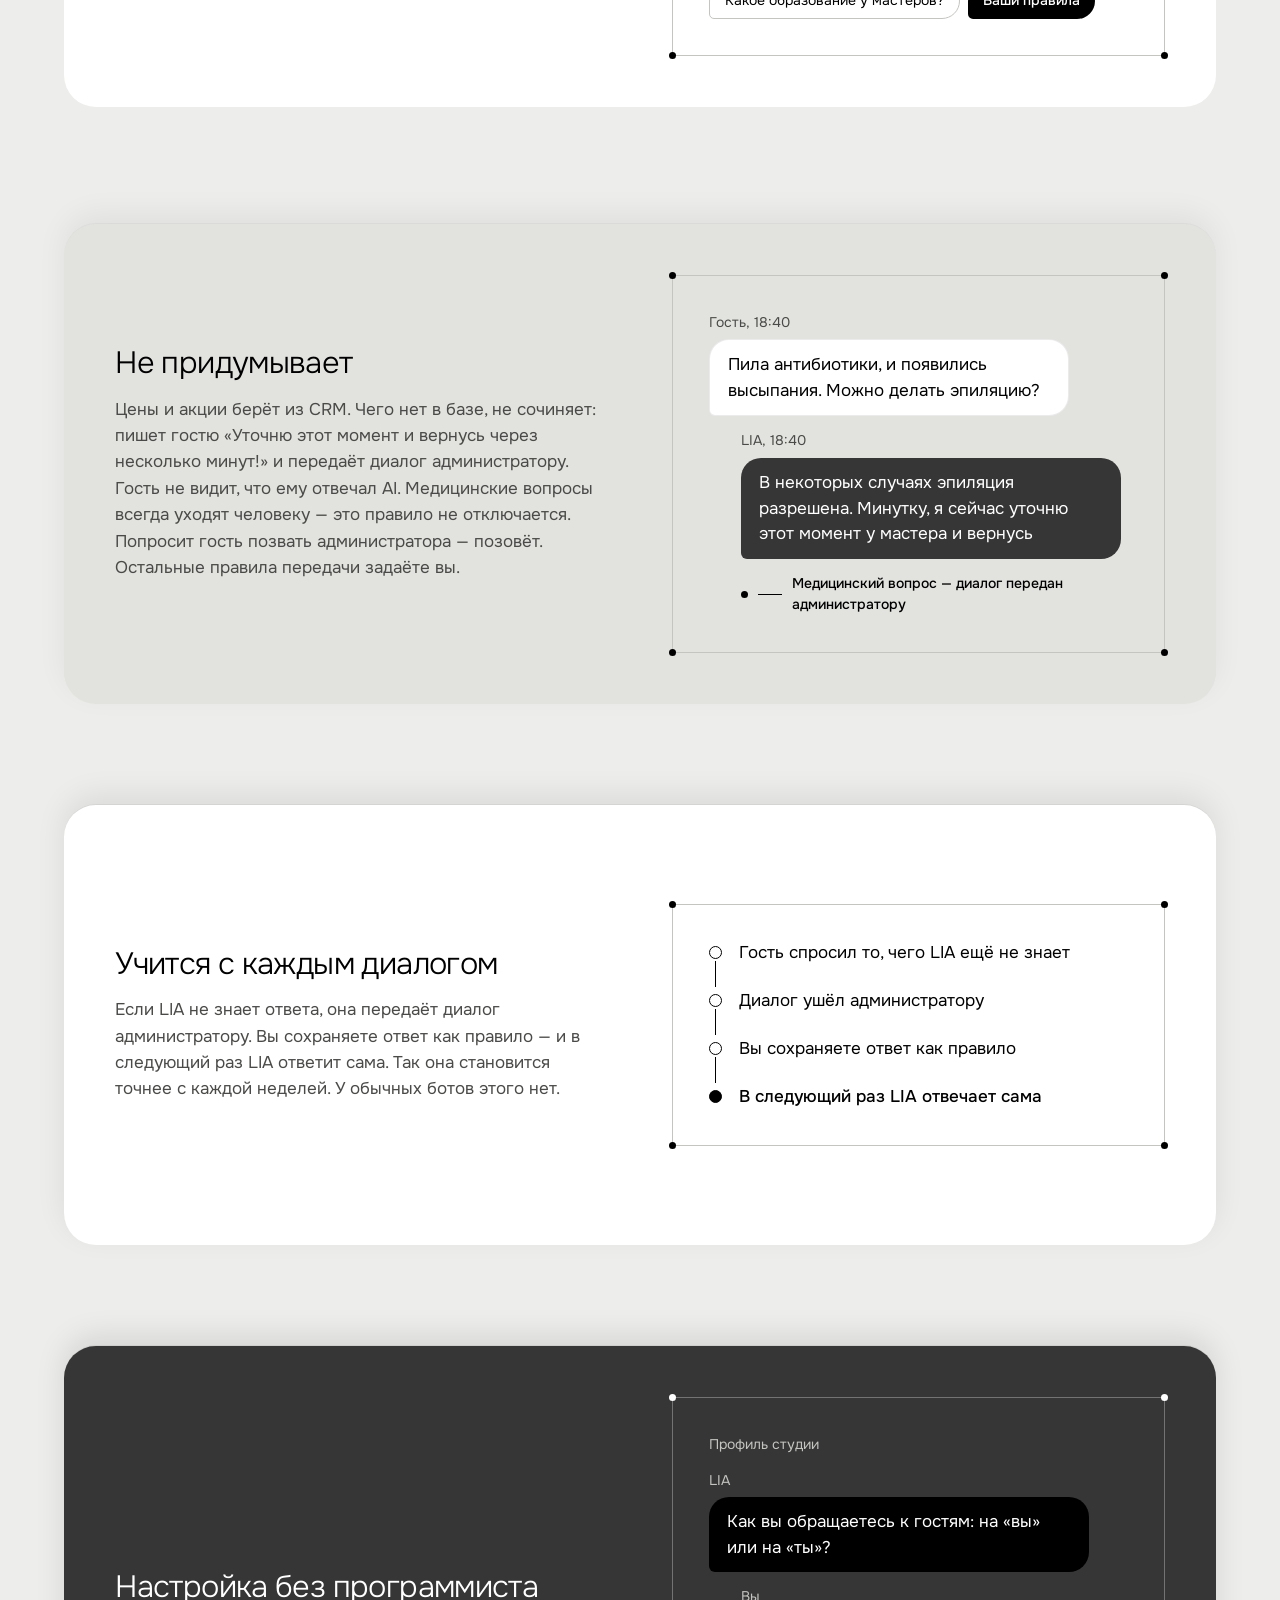
==== commit d94d7520: "Hero: slogan left, LIA reply bubble right quoting the owner's question «Кто ответит моим гостям ночь" ====
--- a/index.html
+++ b/index.html
@@ -634,6 +634,34 @@
 .ad-lbl{font-size:var(--fs-lead)}
 .pain-a{font-size:var(--fs-small)}
 }
+/* Первый экран: слева слоган, справа короткий диалог — ответ LIA и есть «что это» */
+.hero-grid{display:grid;grid-template-columns:minmax(0,1.2fr) minmax(0,.8fr);gap:clamp(40px,5vw,88px);align-items:center}
+.hero-main{display:flex;flex-direction:column;gap:clamp(32px,3.4vw,48px)}
+@media (min-width:981px){.hero-main h1{font-size:clamp(40px,4.5vw,66px) !important}.hero-main h1 > span{white-space:nowrap}}
+.hero-talk{margin:0;width:100%;max-width:540px;justify-self:end;display:flex;flex-direction:column;gap:10px}
+.ht-meta{display:inline-flex;align-items:center;gap:8px;font-size:var(--fs-small);color:#4A4A48}
+.ht-live{width:8px;height:8px;border-radius:50%;background:#436DEE;box-shadow:0 0 0 4px rgba(67,109,238,.18)}
+.ht-a{display:flex;flex-direction:column;gap:22px;background:#363636;color:#FFFFFF;border-radius:30px 30px 30px 8px;padding:18px 18px clamp(24px,2.6vw,32px);box-shadow:0 34px 60px -34px rgba(0,0,0,.5)}
+.ht-quote{display:flex;gap:12px;padding:10px 14px;border-radius:14px;background:#4A4A48}
+.ht-qbar{flex:none;width:3px;border-radius:2px;background:#436DEE}
+.ht-qtext{display:flex;flex-direction:column;gap:2px;font-size:var(--fs-body);line-height:1.4}
+.ht-qtext b{font-size:var(--fs-small);font-weight:500;color:#C9D6FF}
+.ht-a p{margin:0;padding:0 clamp(6px,1vw,14px);font-size:clamp(26px,2.6vw,38px);font-weight:500;line-height:1.14;letter-spacing:-0.02em;text-wrap:balance}
+/* одно движение при загрузке: сначала цитата вопроса, потом ответ */
+html.js .hero-talk .ht-meta,html.js .ht-a{opacity:0;transform:translateY(16px)}
+html.js .ht-a p{opacity:0}
+html.js.ready .hero-talk .ht-meta,html.js.ready .ht-a{opacity:1;transform:none;transition:opacity .45s ease .7s,transform .9s var(--spring) .7s}
+html.js.ready .ht-a p{opacity:1;transition:opacity .5s ease 1.35s}
+@media (prefers-reduced-motion:reduce){html.js .hero-talk .ht-meta,html.js .ht-a,html.js .ht-a p{opacity:1;transform:none;transition:none}}
+@media (max-width:980px){
+.hero-grid{grid-template-columns:minmax(0,1fr);gap:28px}
+.hero-main{display:contents}
+.hero-main h1{order:1}
+.hero-talk{order:2;justify-self:start;max-width:none}
+.hero-main .intro-rest{order:3;margin-top:8px}
+.ht-a{gap:16px;border-radius:24px 24px 24px 6px;padding:14px 14px 22px}
+.ht-a p{font-size:26px}
+}
 </style>
 </head>
 <body>
@@ -671,20 +699,28 @@
 <canvas data-grain="light" data-x="0.72" data-y="0.55" aria-hidden="true" style="position:absolute; top:0; left:0; width:100%; height:100%; display:block"></canvas>
 <div class="hero-in" style="position:relative; max-width:1280px; margin:0 auto; padding:clamp(40px,5vw,72px) clamp(20px,5vw,64px) clamp(64px,8vw,96px); display:flex; flex-direction:column; gap:clamp(36px,4vw,52px)">
 
-<div class="hero-head" style="display:flex; flex-direction:column; align-items:flex-start; gap:clamp(18px,2vw,26px)">
+<div class="hero-grid">
+<div class="hero-main">
 <h1 data-split style="margin:0; font-weight:300; font-size:var(--fs-display); line-height:1.04; letter-spacing:-0.03em">
 <span style="display:block">Опыт лидеров ниши.</span>
 <span style="display:block">Голос вашего бренда.</span>
 </h1>
-<p class="hero-what"><span class="hw-logo">LIA</span><span>AI-администратор для студий лазерной эпиляции на&nbsp;YCLIENTS</span></p>
-</div>
-
 <div class="intro-rest" style="display:flex; flex-direction:column; gap:32px; max-width:640px">
 <p style="margin:0; font-size:var(--fs-intro); line-height:1.55; color:#4A4A48">LIA помогали создавать предприниматели из&nbsp;сферы лазерной эпиляции. Используя их опыт, LIA научена отвечать даже на&nbsp;самые нестандартные вопросы и&nbsp;знает, как ответить, чтобы довести гостя до&nbsp;записи.</p>
 <div style="display:flex; flex-wrap:wrap; gap:14px 28px; align-items:center">
 <a href="https://t.me/lia_ai_team_bot?start=site_hero&amp;utm_source=lia_landing&amp;utm_medium=button&amp;utm_campaign=pilot&amp;utm_content=hero" target="_blank" rel="noopener" data-bot="hero" class="btn-dark" style="display:inline-flex; align-items:center; gap:12px; min-height:56px; padding:0 28px 0 30px; border-radius:999px; background:#000000; color:#FFFFFF; text-decoration:none; font-size:var(--fs-body); font-weight:500; transition:background .2s">Оставить заявку<svg aria-hidden="true" width="18" height="18" viewBox="0 0 18 18"><path d="M3 9h11M10 4.5L14.5 9 10 13.5" style="fill:none; stroke:#FFFFFF; stroke-width:1.5"></path></svg></a>
 <a href="#primery" class="hero-down">Посмотрите примеры реальных переписок<svg aria-hidden="true" width="16" height="16" viewBox="0 0 16 16"><path d="M8 2v11M3.5 8.5L8 13l4.5-4.5" style="fill:none; stroke:#000000; stroke-width:1.5"></path></svg></a>
 </div>
+</div>
+</div>
+<figure class="hero-talk">
+<figcaption class="sr">Владелец студии спрашивает: кто ответит моим гостям ночью? LIA отвечает: AI-администратор для студий лазерной эпиляции на YCLIENTS.</figcaption>
+<span class="ht-meta" aria-hidden="true"><span class="ht-live"></span>LIA, 23:47</span>
+<div class="ht-a">
+<div class="ht-quote" aria-hidden="true"><span class="ht-qbar"></span><span class="ht-qtext"><b>Владелец студии</b><span>Кто ответит моим гостям ночью?</span></span></div>
+<p>AI-администратор для&nbsp;студий лазерной эпиляции на&nbsp;YCLIENTS</p>
+</div>
+</figure>
 </div>
 </div>
 </section>
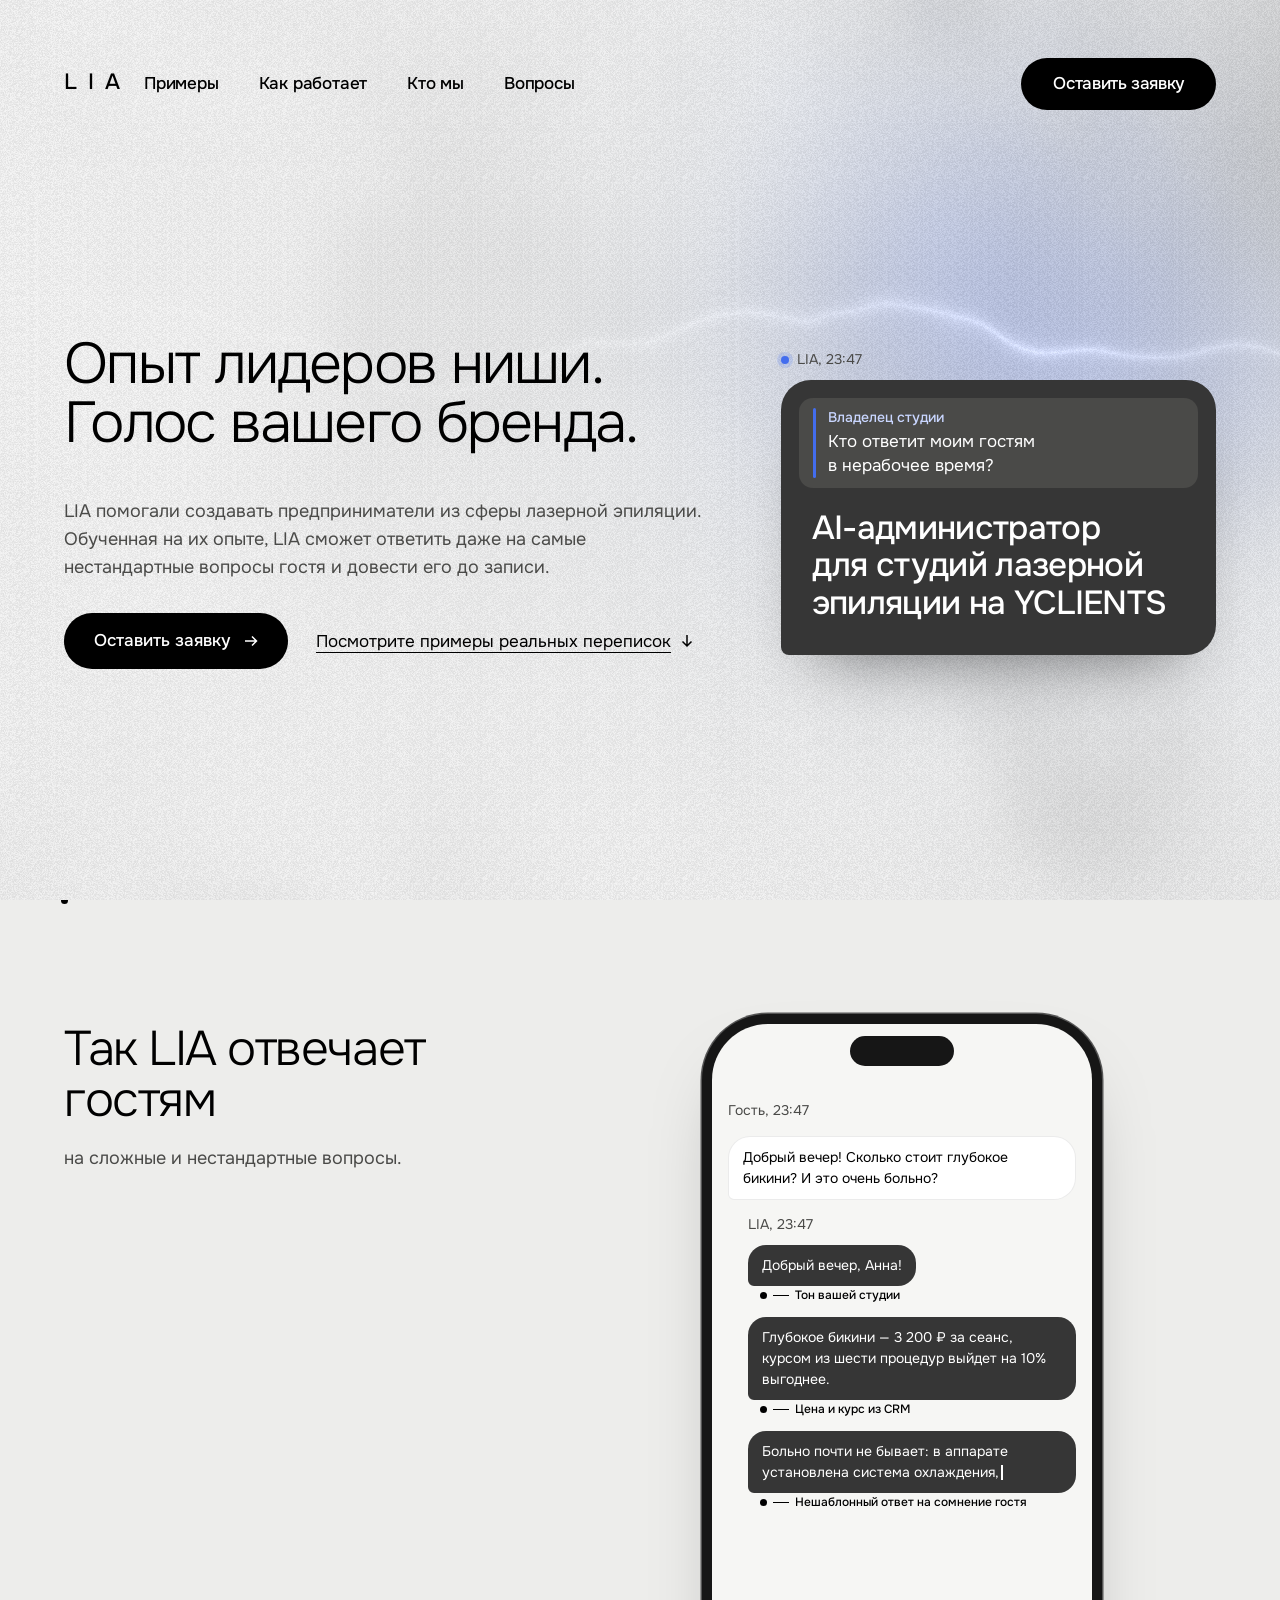
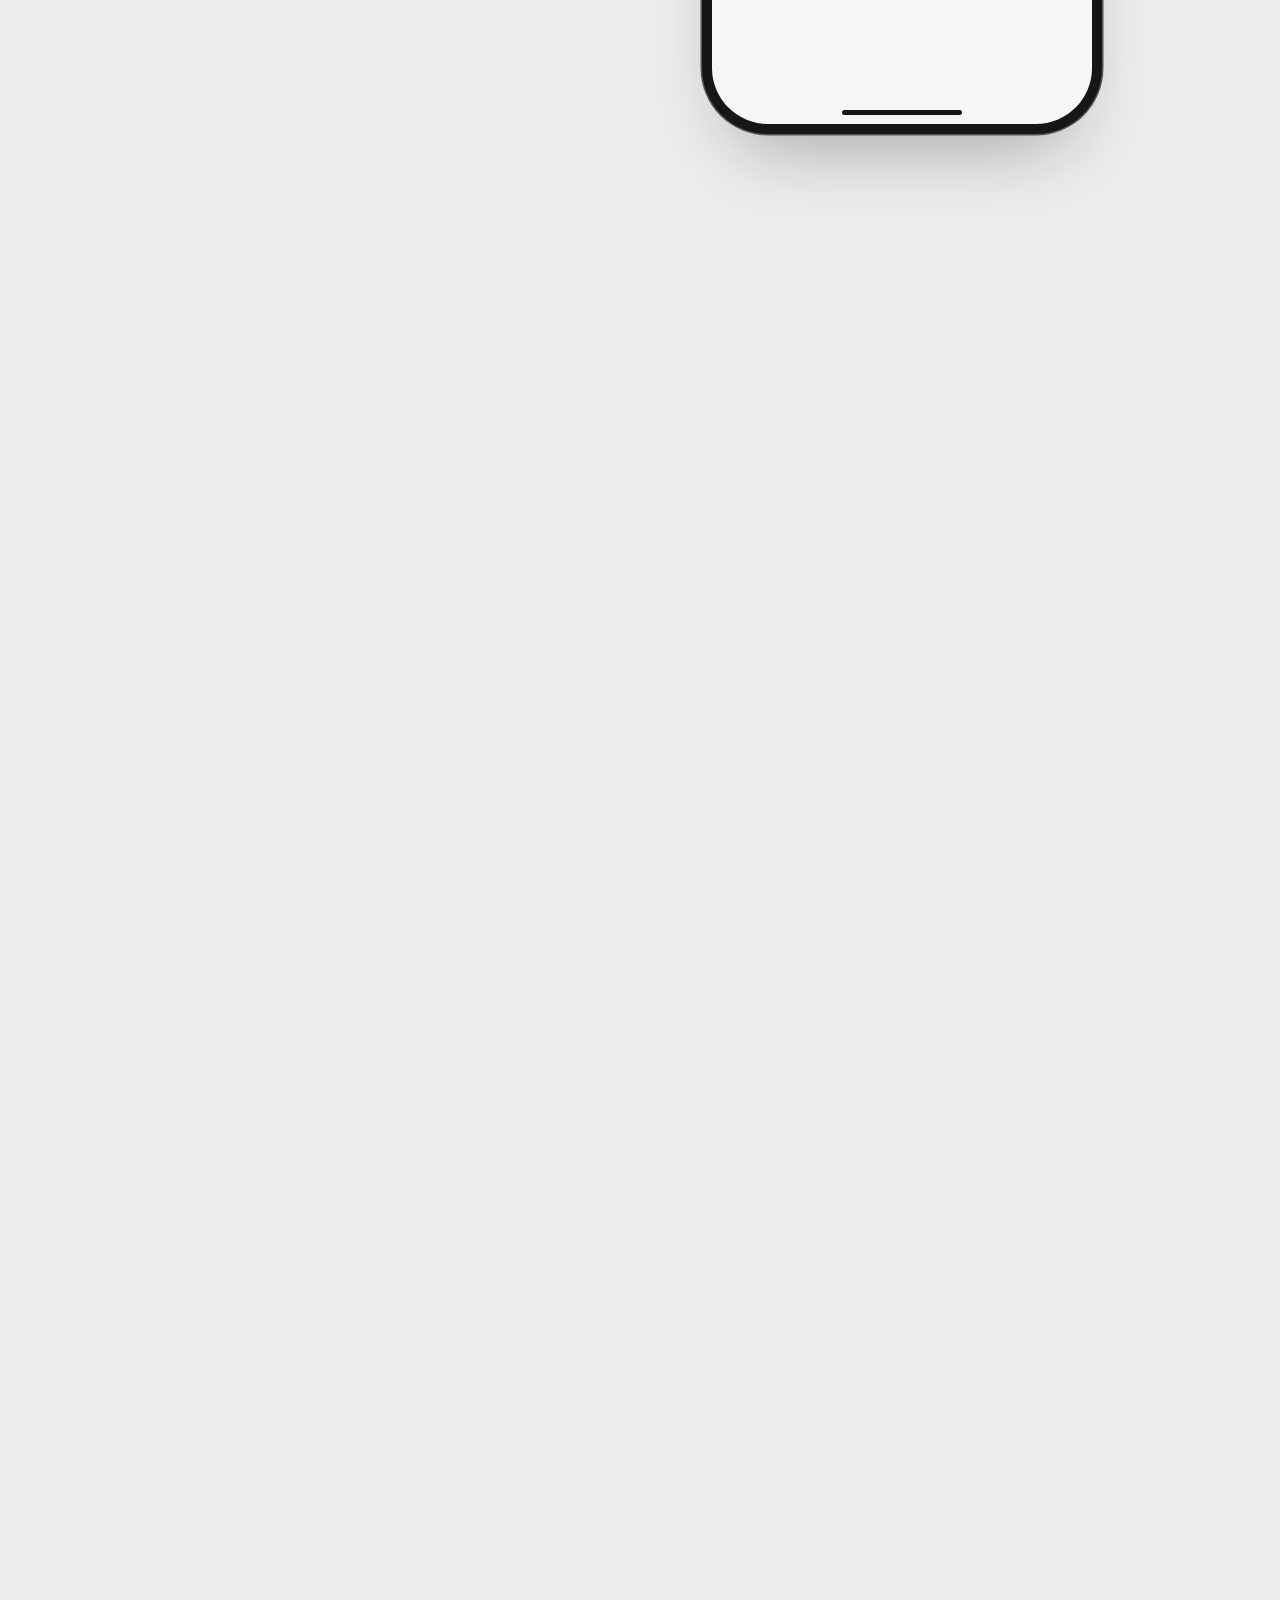
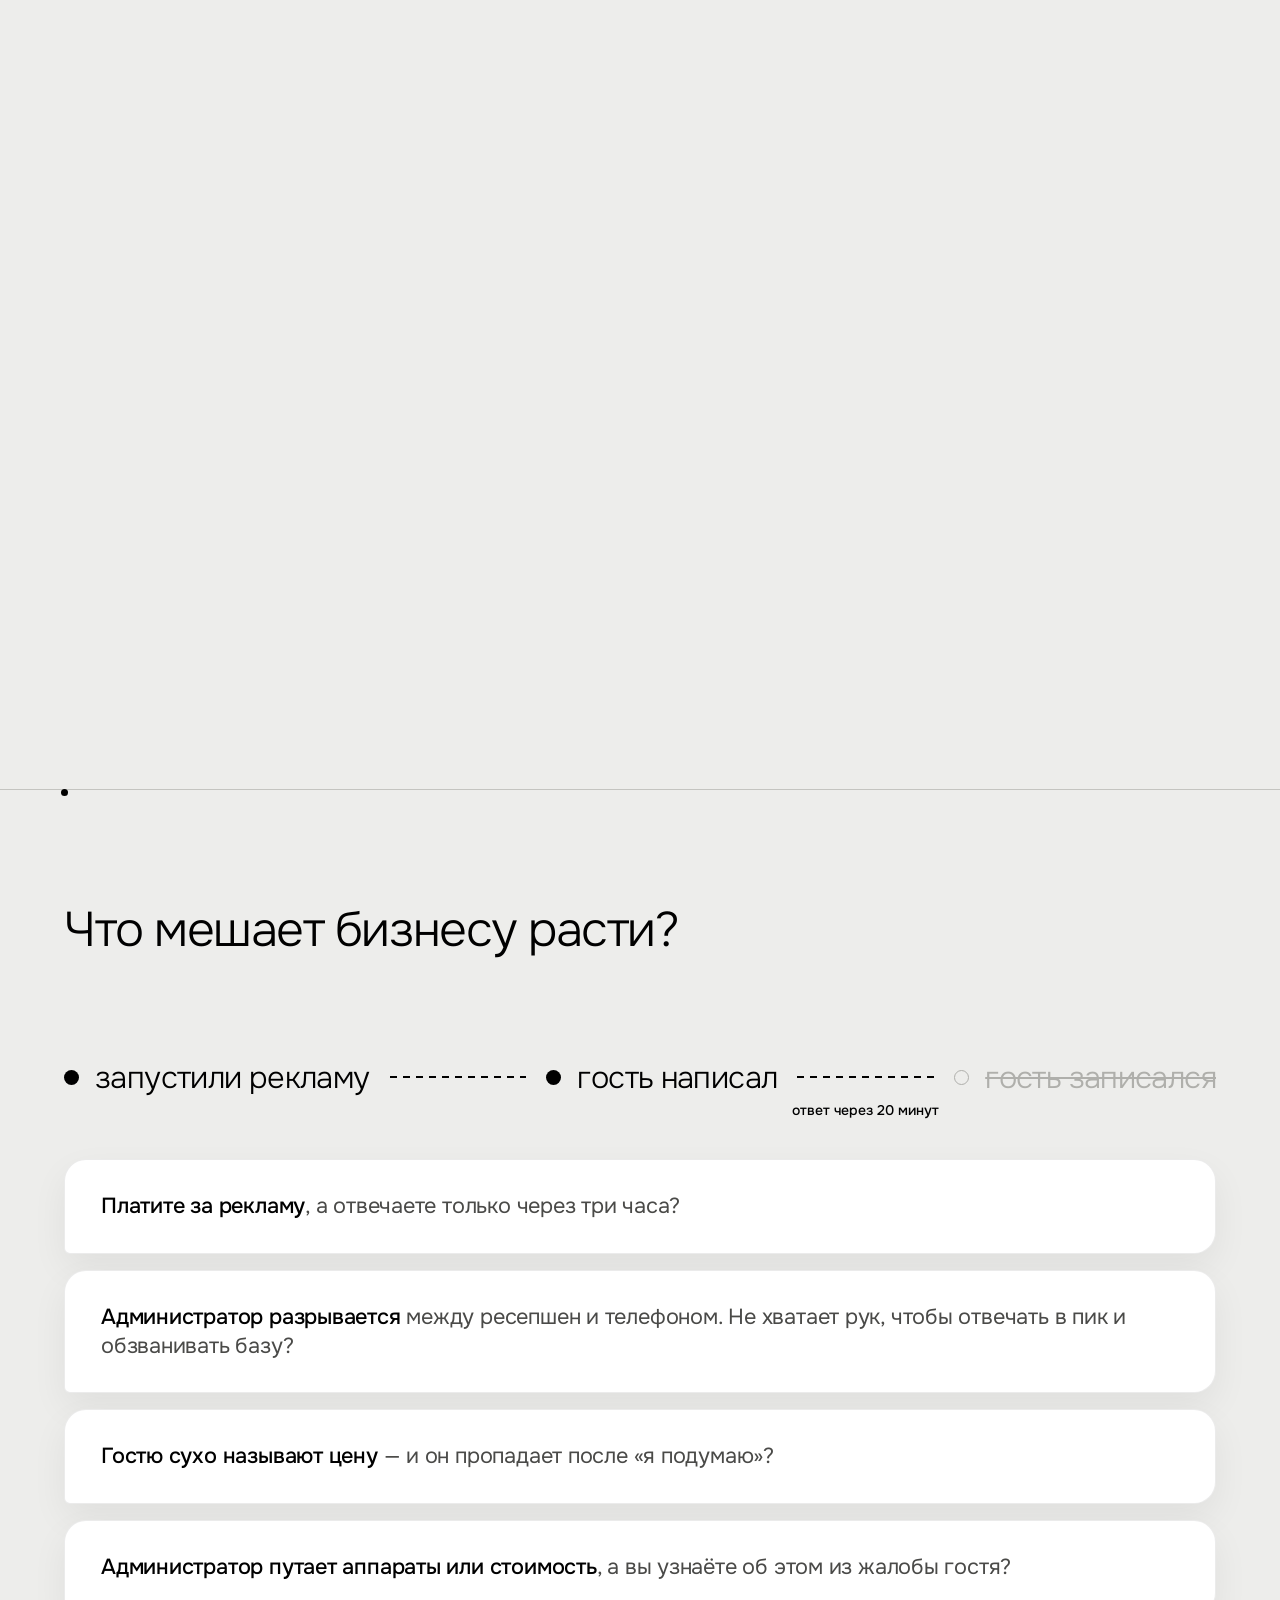
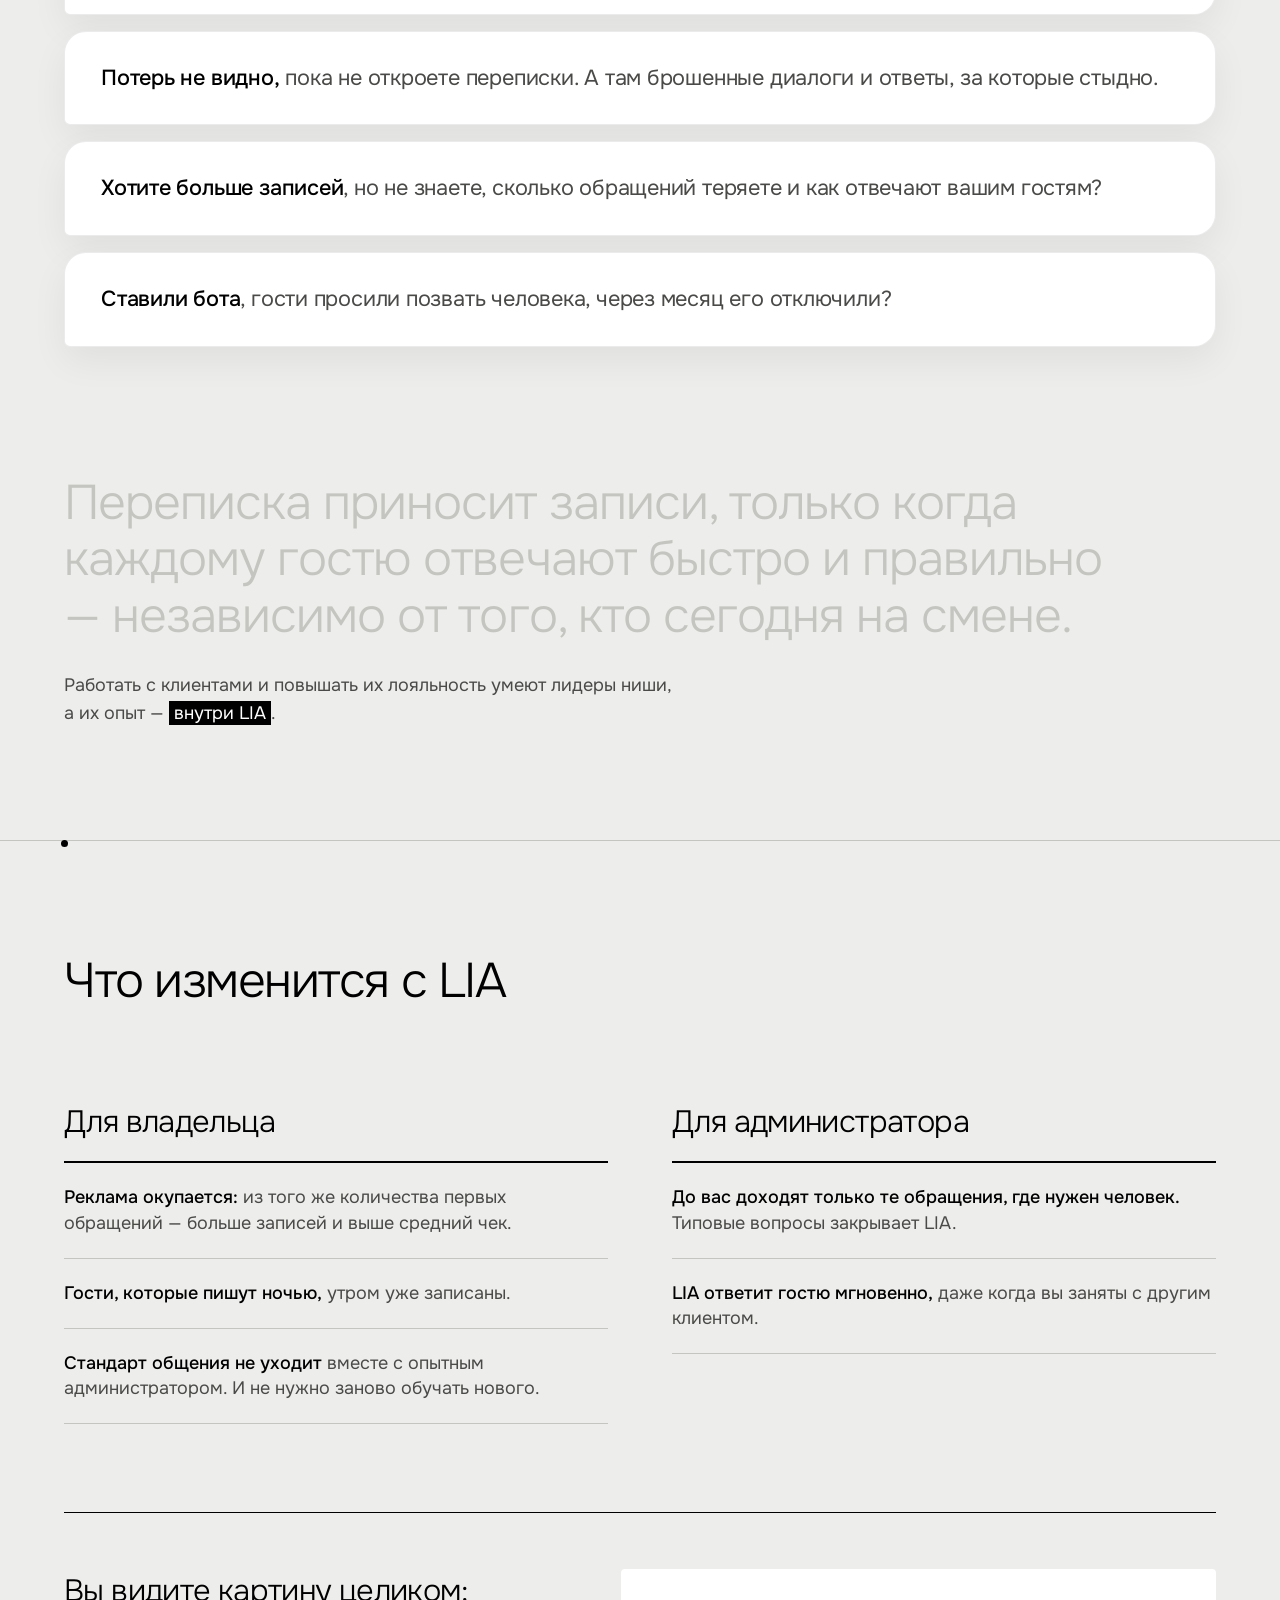
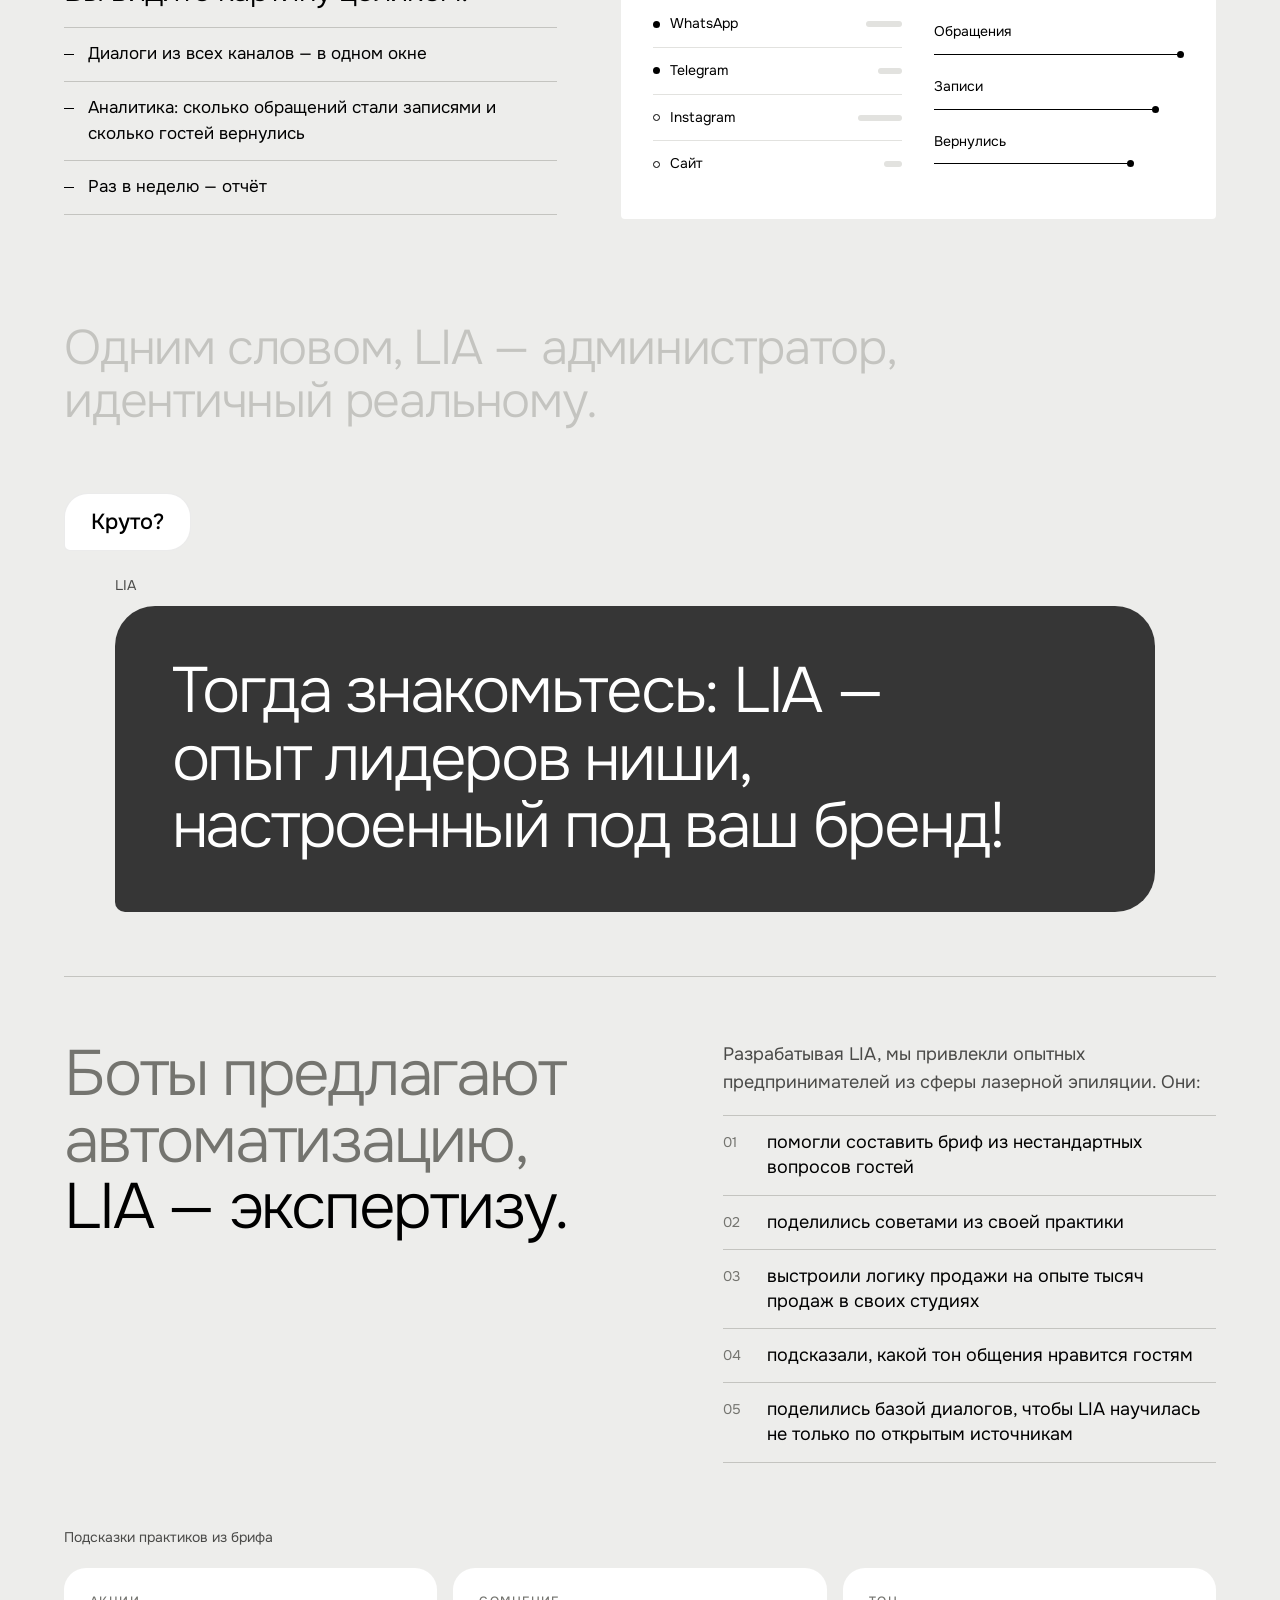
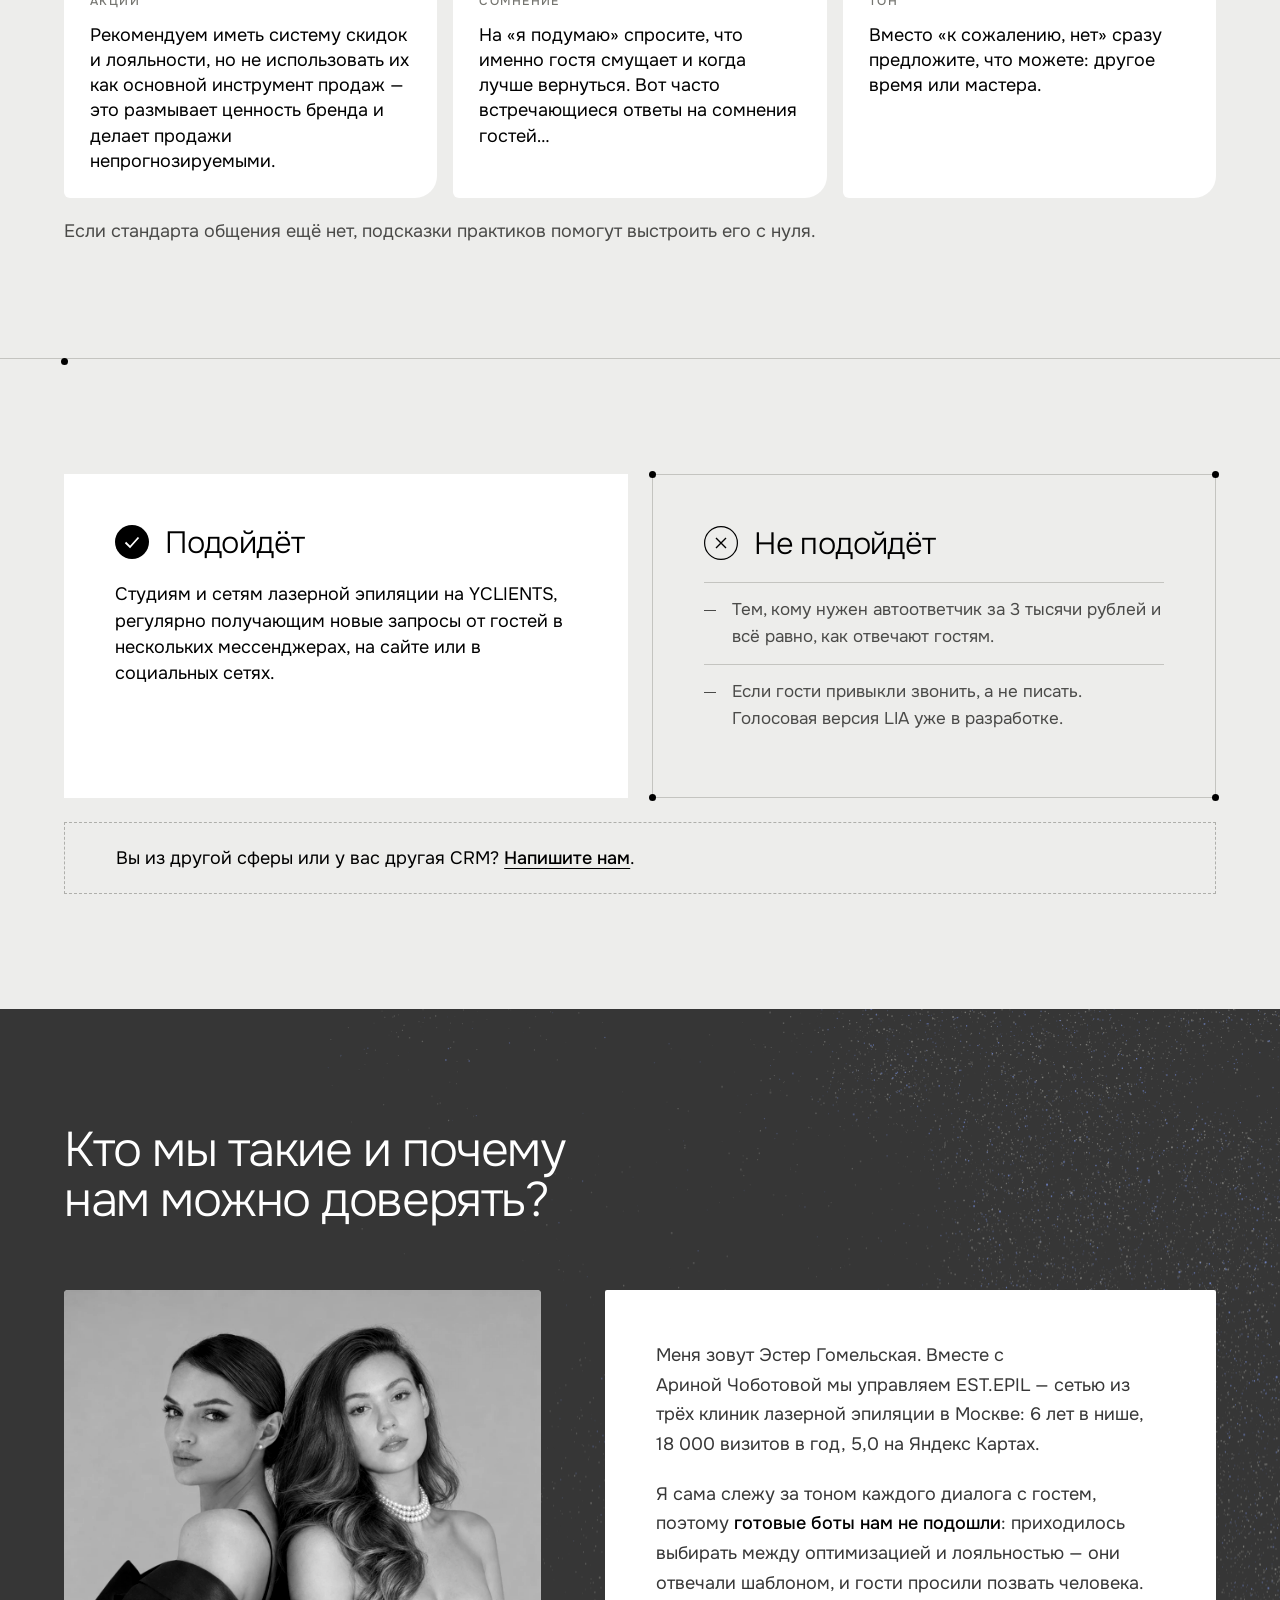
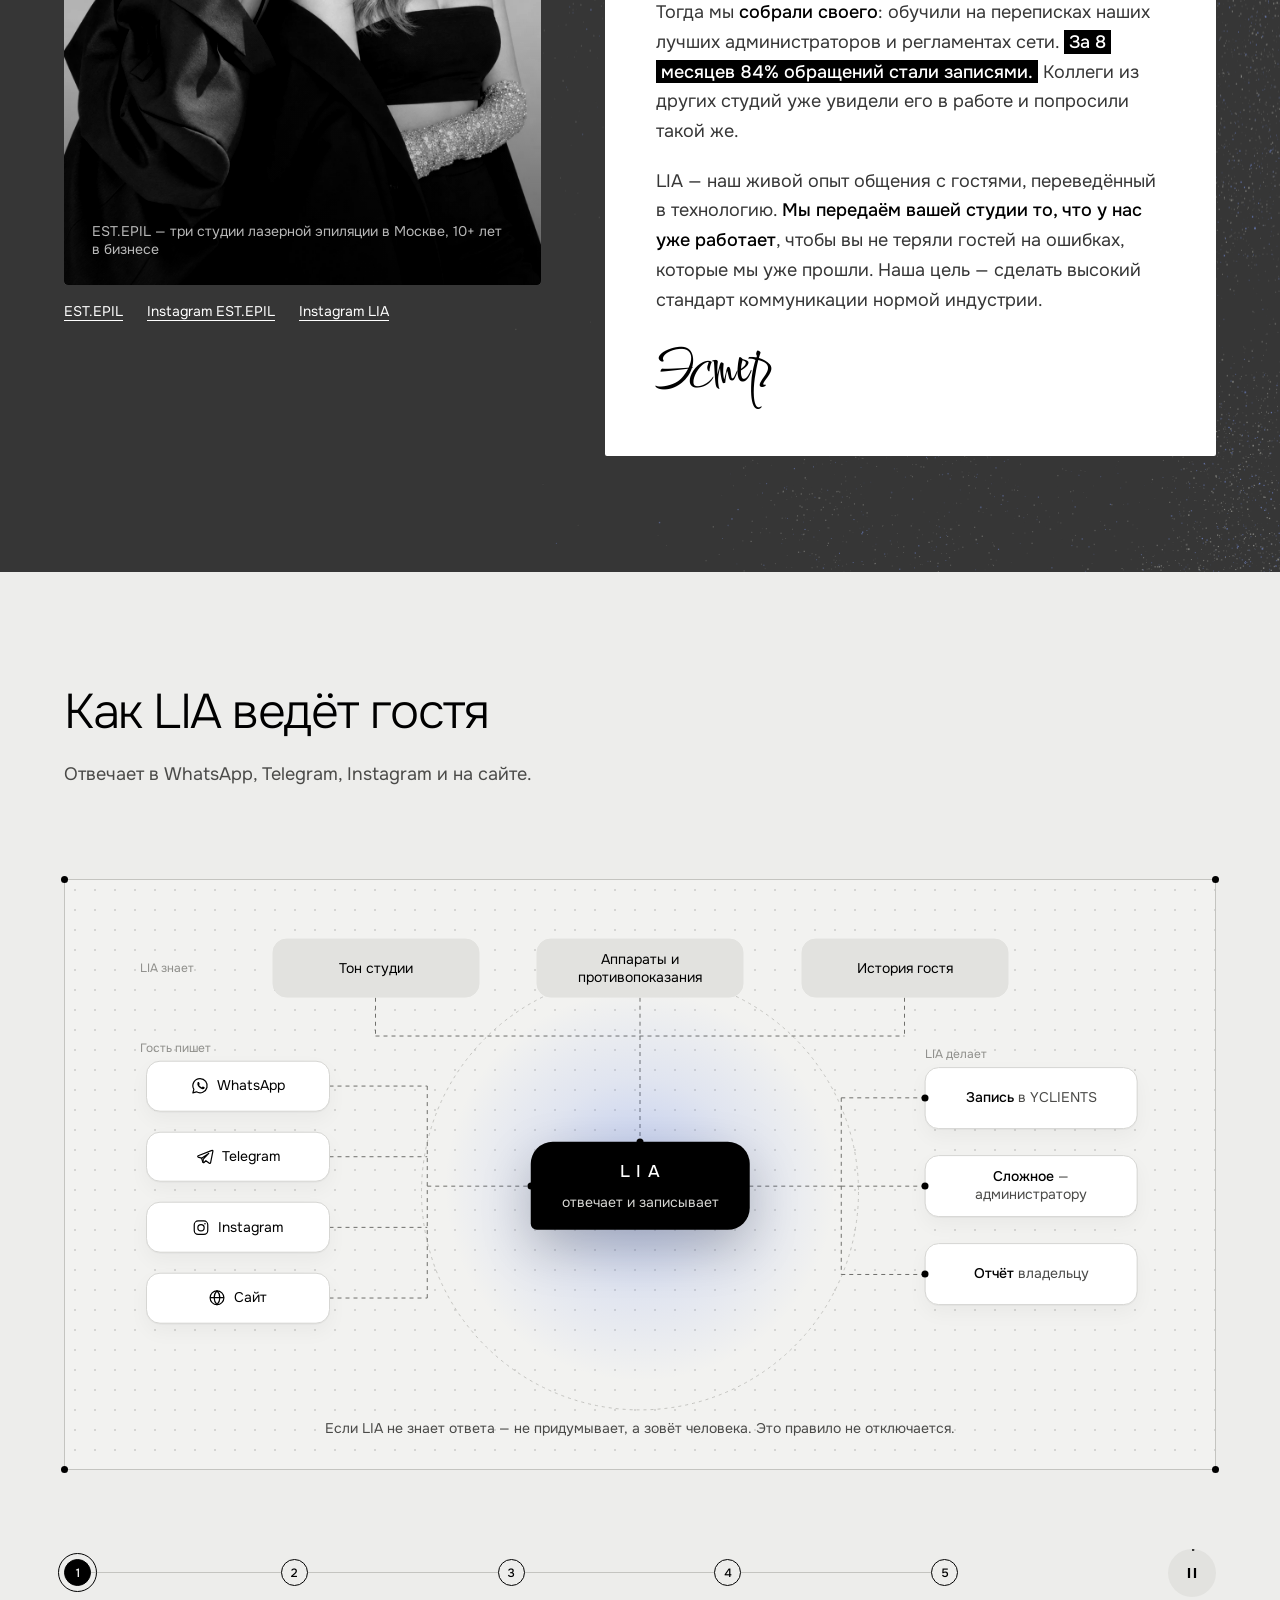
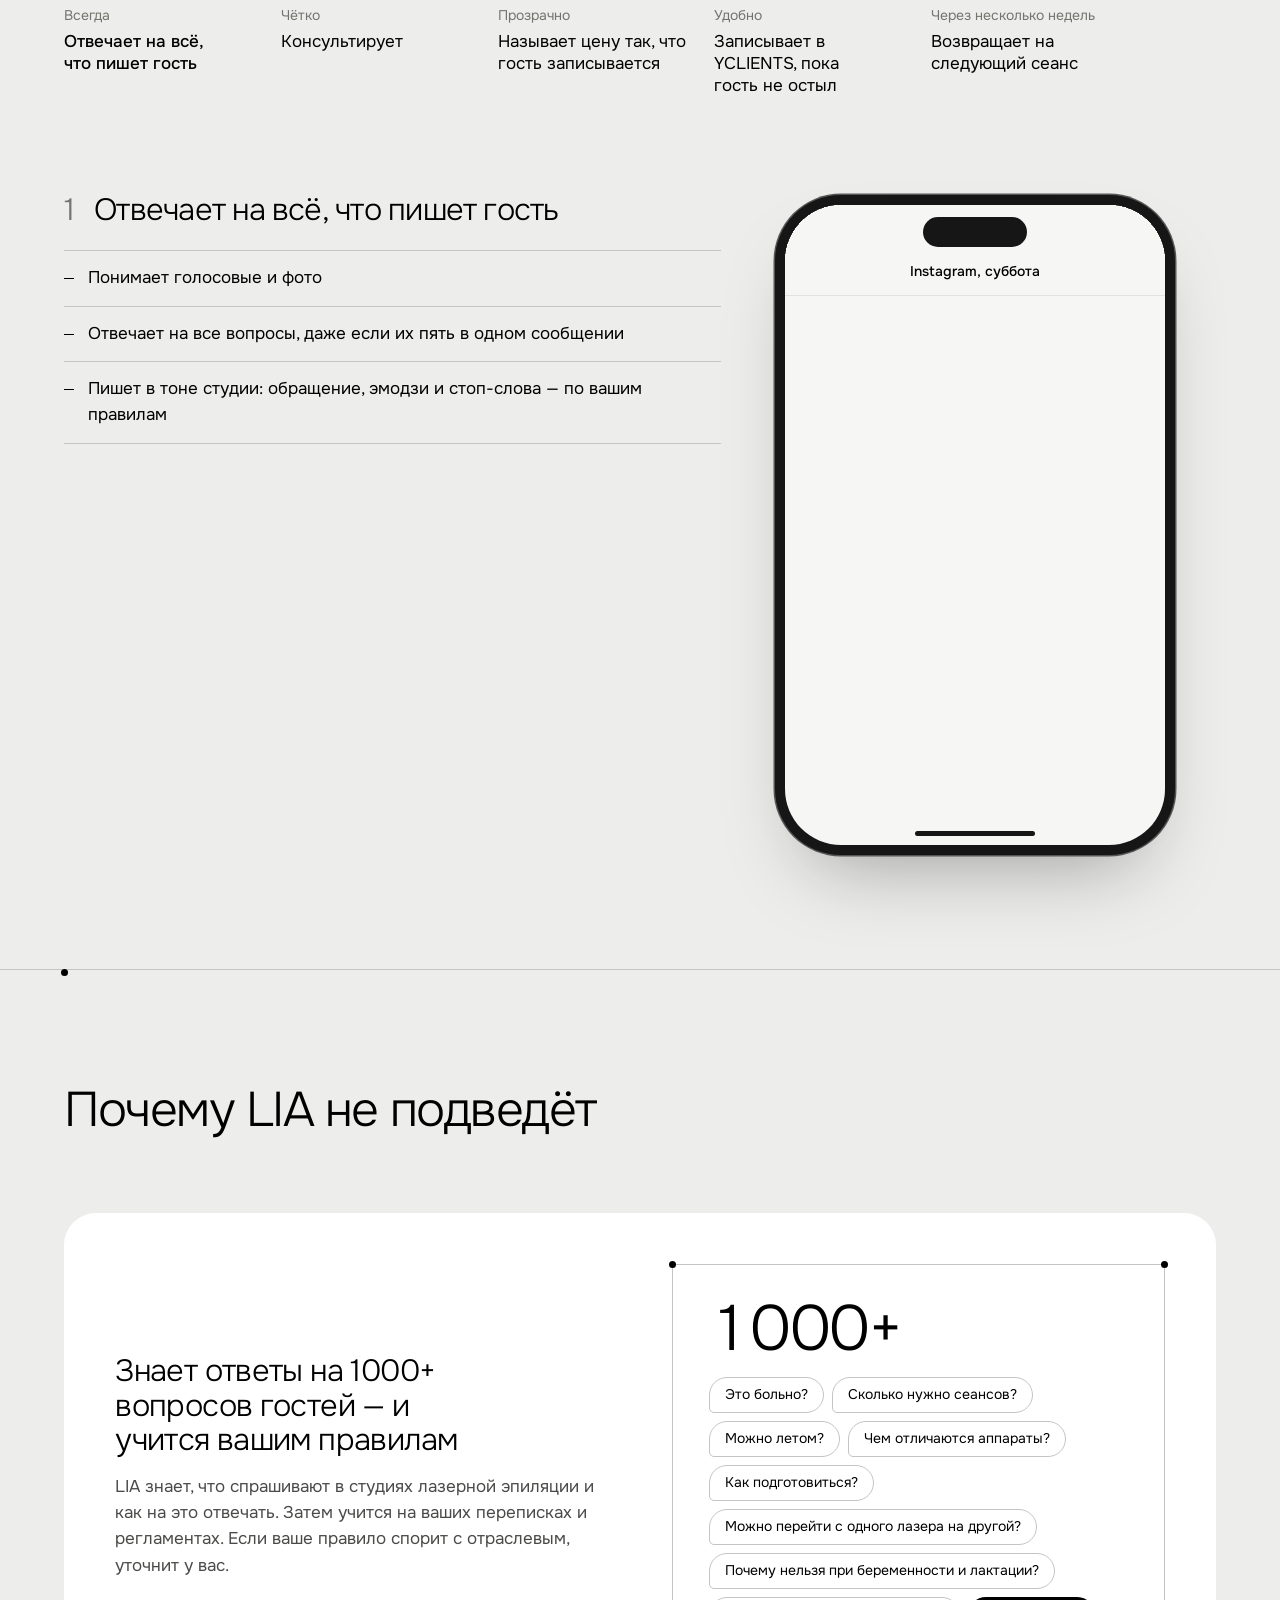
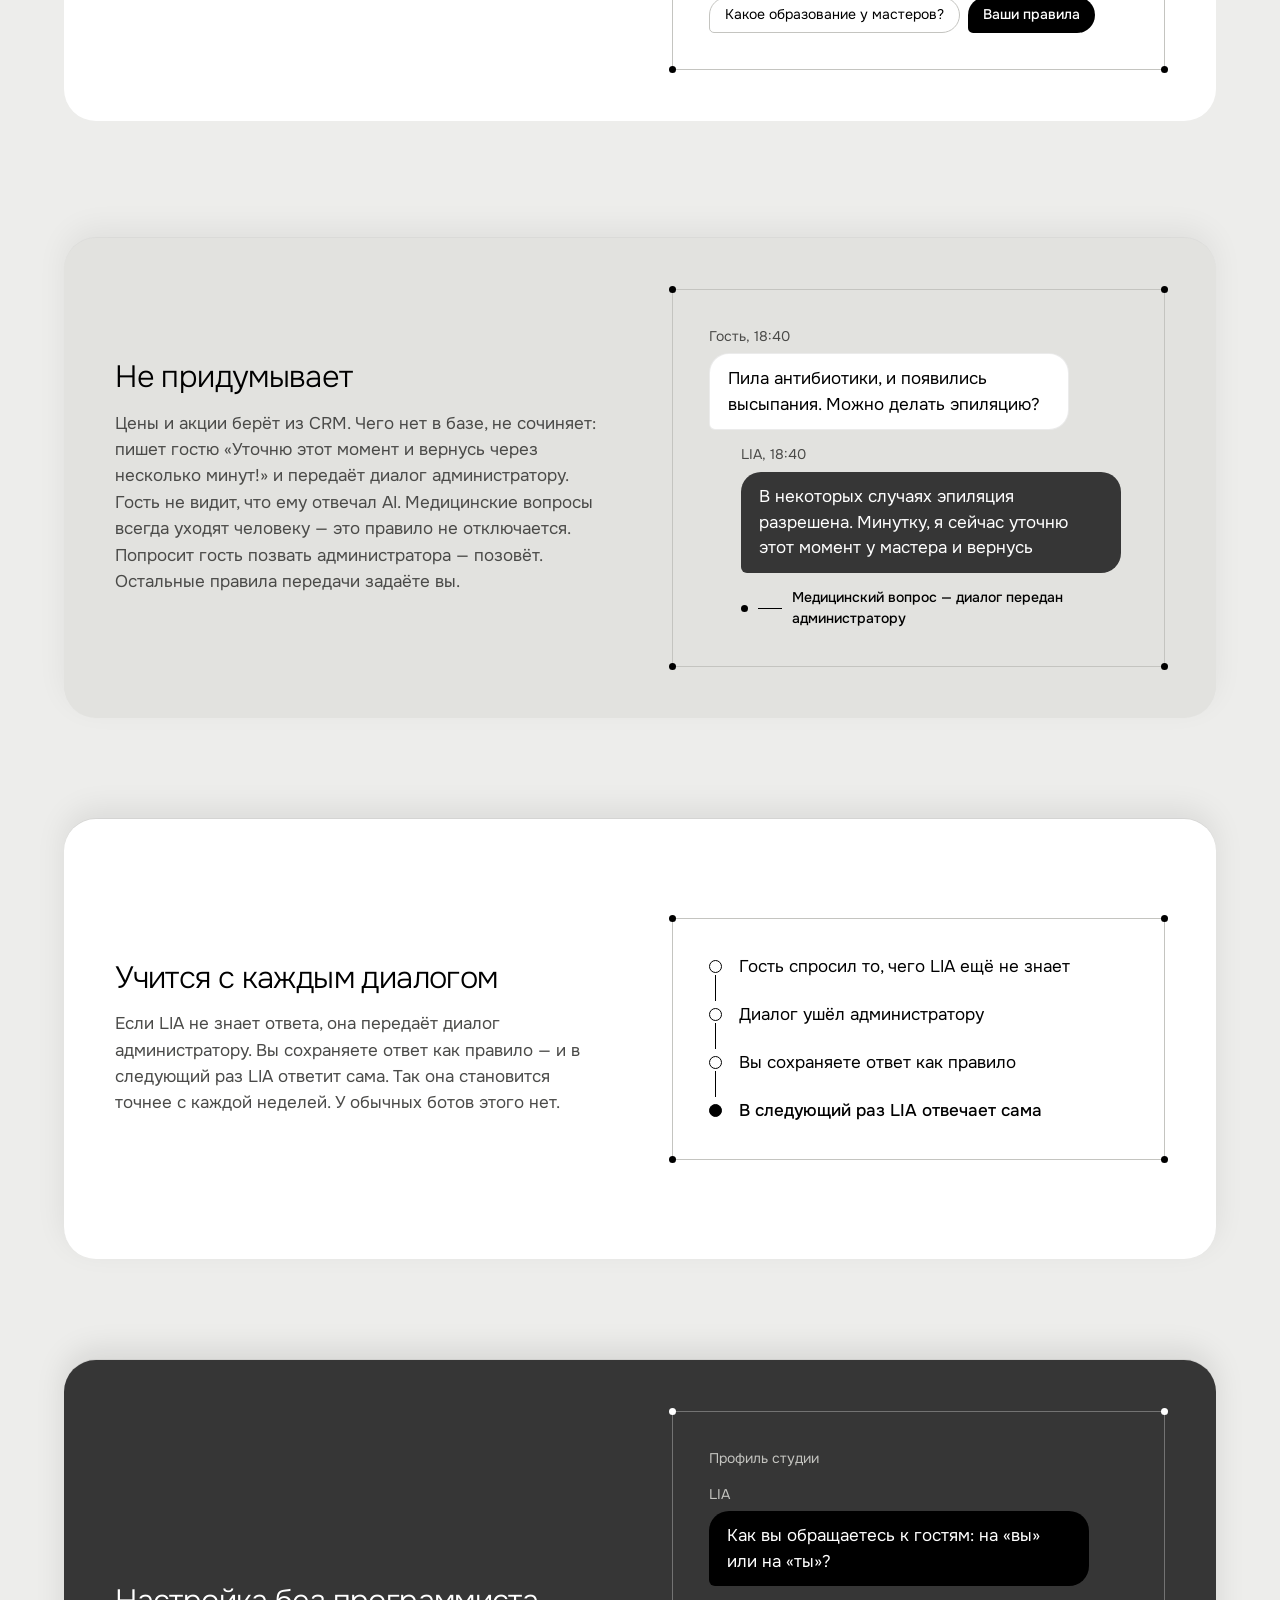
==== commit e6aa80d4: "Copy: Arina's Notion comments applied — hero intro and question, examples subtitle, seven chats rewr" ====
--- a/index.html
+++ b/index.html
@@ -706,7 +706,7 @@
 <span style="display:block">Голос вашего бренда.</span>
 </h1>
 <div class="intro-rest" style="display:flex; flex-direction:column; gap:32px; max-width:640px">
-<p style="margin:0; font-size:var(--fs-intro); line-height:1.55; color:#4A4A48">LIA помогали создавать предприниматели из&nbsp;сферы лазерной эпиляции. Используя их опыт, LIA научена отвечать даже на&nbsp;самые нестандартные вопросы и&nbsp;знает, как ответить, чтобы довести гостя до&nbsp;записи.</p>
+<p style="margin:0; font-size:var(--fs-intro); line-height:1.55; color:#4A4A48">LIA помогали создавать предприниматели из&nbsp;сферы лазерной эпиляции. Обученная на&nbsp;их опыте, LIA сможет ответить даже на&nbsp;самые нестандартные вопросы гостя и&nbsp;довести его до&nbsp;записи.</p>
 <div style="display:flex; flex-wrap:wrap; gap:14px 28px; align-items:center">
 <a href="https://t.me/lia_ai_team_bot?start=site_hero&amp;utm_source=lia_landing&amp;utm_medium=button&amp;utm_campaign=pilot&amp;utm_content=hero" target="_blank" rel="noopener" data-bot="hero" class="btn-dark" style="display:inline-flex; align-items:center; gap:12px; min-height:56px; padding:0 28px 0 30px; border-radius:999px; background:#000000; color:#FFFFFF; text-decoration:none; font-size:var(--fs-body); font-weight:500; transition:background .2s">Оставить заявку<svg aria-hidden="true" width="18" height="18" viewBox="0 0 18 18"><path d="M3 9h11M10 4.5L14.5 9 10 13.5" style="fill:none; stroke:#FFFFFF; stroke-width:1.5"></path></svg></a>
 <a href="#primery" class="hero-down">Посмотрите примеры реальных переписок<svg aria-hidden="true" width="16" height="16" viewBox="0 0 16 16"><path d="M8 2v11M3.5 8.5L8 13l4.5-4.5" style="fill:none; stroke:#000000; stroke-width:1.5"></path></svg></a>
@@ -714,10 +714,10 @@
 </div>
 </div>
 <figure class="hero-talk">
-<figcaption class="sr">Владелец студии спрашивает: кто ответит моим гостям ночью? LIA отвечает: AI-администратор для студий лазерной эпиляции на YCLIENTS.</figcaption>
+<figcaption class="sr">Владелец студии спрашивает: кто ответит моим гостям в нерабочее время? LIA отвечает: AI-администратор для студий лазерной эпиляции на YCLIENTS.</figcaption>
 <span class="ht-meta" aria-hidden="true"><span class="ht-live"></span>LIA, 23:47</span>
 <div class="ht-a">
-<div class="ht-quote" aria-hidden="true"><span class="ht-qbar"></span><span class="ht-qtext"><b>Владелец студии</b><span>Кто ответит моим гостям ночью?</span></span></div>
+<div class="ht-quote" aria-hidden="true"><span class="ht-qbar"></span><span class="ht-qtext"><b>Владелец студии</b><span>Кто ответит моим гостям в&nbsp;нерабочее&nbsp;время?</span></span></div>
 <p>AI-администратор для&nbsp;студий лазерной эпиляции на&nbsp;YCLIENTS</p>
 </div>
 </figure>
@@ -731,13 +731,13 @@
 <div class="ex-pin">
 <div class="ex-head">
 <h2 id="primery-title" style="margin:0; font-weight:300; font-size:var(--fs-h2); line-height:1.04; letter-spacing:-0.03em">Так LIA отвечает гостям</h2>
-<p style="margin:0; font-size:var(--fs-intro); color:#4A4A48; max-width:30em">Сложные и нестандартные вопросы из переписок студий лазерной эпиляции.</p>
+<p style="margin:0; font-size:var(--fs-intro); color:#4A4A48; max-width:30em">на&nbsp;сложные и&nbsp;нестандартные вопросы.</p>
 </div>
 <div class="ex-win">
 <div class="ex-screen">
 <div class="ex-feed">
 <figure id="hero-chat" class="ex-conv" style="margin:0; display:flex; flex-direction:column; justify-content:flex-start; gap:14px">
-<figcaption class="sr">Пример переписки. Гость в 23:47: Добрый вечер! Сколько стоит глубокое бикини? И это очень больно? LIA в 23:47: Добрый вечер, Анна! Глубокое бикини — 3&nbsp;200&nbsp;₽ за сеанс, курсом из шести выйдет на 10% выгоднее. Больно почти не бывает: в аппарате охлаждение, большинство гостей чувствуют лёгкое тепло. Если захотите, добавим подмышки — вместе выходит быстрее и дешевле. В четверг у Марины свободно: Четверг, 19:30 или 20:15.</figcaption>
+<figcaption class="sr">Пример переписки. Гость в 23:47: Добрый вечер! Сколько стоит глубокое бикини? И это очень больно? LIA в 23:47: Добрый вечер, Анна! Глубокое бикини — 3&nbsp;200&nbsp;₽ за сеанс, курсом из шести процедур выйдет на 10% выгоднее. Больно почти не бывает: в аппарате установлена система охлаждения, большинство гостей чувствуют только лёгкое тепло. Если захотите, добавим подмышки — вместе выходит быстрее и дешевле. В четверг есть свободные окошки у мастера Марины в: Четверг, 19:30 или 20:15.</figcaption>
 <!-- Пример переписки на первом экране. Реплики LIA печатаются анимацией из этого текста. -->
 <div aria-hidden="true" style="display:flex; flex-direction:column; gap:14px">
 <div style="display:flex; gap:12px; font-size:var(--fs-small); color:#4A4A48"><span>Гость, 23:47</span></div>
@@ -756,7 +756,7 @@
 </div>
 </div>
 <div class="lia-row" data-seg style="position:relative">
-<div class="lia-text" style="padding:3px 22px; color:#FFFFFF; font-size:var(--fs-body); line-height:1.5">Глубокое бикини — 3&nbsp;200&nbsp;₽ за сеанс, курсом из шести выйдет на 10% выгоднее.</div>
+<div class="lia-text" style="padding:3px 22px; color:#FFFFFF; font-size:var(--fs-body); line-height:1.5">Глубокое бикини — 3&nbsp;200&nbsp;₽ за сеанс, курсом из шести процедур выйдет на 10% выгоднее.</div>
 <div class="lia-anno" style="height:30px; display:flex; align-items:center; gap:10px; transition:opacity .5s ease, transform .5s ease">
 <span style="flex:none; width:7px; height:7px; margin-left:-3.5px; border-radius:50%; background:#000000"></span>
 <span style="flex:none; width:28px; height:1px; background:#000000"></span>
@@ -764,7 +764,7 @@
 </div>
 </div>
 <div class="lia-row" data-seg style="position:relative">
-<div class="lia-text" style="padding:3px 22px; color:#FFFFFF; font-size:var(--fs-body); line-height:1.5">Больно почти не бывает: в аппарате охлаждение, большинство гостей чувствуют лёгкое тепло.</div>
+<div class="lia-text" style="padding:3px 22px; color:#FFFFFF; font-size:var(--fs-body); line-height:1.5">Больно почти не бывает: в аппарате установлена система охлаждения, большинство гостей чувствуют только лёгкое тепло.</div>
 <div class="lia-anno" style="height:30px; display:flex; align-items:center; gap:10px; transition:opacity .5s ease, transform .5s ease">
 <span style="flex:none; width:7px; height:7px; margin-left:-3.5px; border-radius:50%; background:#000000"></span>
 <span style="flex:none; width:28px; height:1px; background:#000000"></span>
@@ -776,11 +776,11 @@
 <div class="lia-anno" style="height:30px; display:flex; align-items:center; gap:10px; transition:opacity .5s ease, transform .5s ease">
 <span style="flex:none; width:7px; height:7px; margin-left:-3.5px; border-radius:50%; background:#000000"></span>
 <span style="flex:none; width:28px; height:1px; background:#000000"></span>
-<span style="font-size:var(--fs-small); line-height:1.3; font-weight:500">Вторая зона, когда уместно</span>
+<span style="font-size:var(--fs-small); line-height:1.3; font-weight:500">Предложение дополнительной услуги, когда оно уместно</span>
 </div>
 </div>
 <div class="lia-row" data-seg style="position:relative">
-<div class="lia-text" style="padding:3px 22px; color:#FFFFFF; font-size:var(--fs-body); line-height:1.5">В четверг у Марины свободно:</div>
+<div class="lia-text" style="padding:3px 22px; color:#FFFFFF; font-size:var(--fs-body); line-height:1.5">В четверг есть свободные окошки у мастера Марины в:</div>
 <div></div>
 </div>
 </div>
@@ -802,32 +802,32 @@
 </figure>
 <div class="ex-conv">
 <div class="ex-msg"><span class="msg-time">Гость, 14:20</span><div class="b-guest">Я сделала 4 сеанса на диоде в другой студии. Можно продолжить у вас на александрите?</div></div>
-<div class="ex-msg ex-lia"><span class="msg-time">LIA, 14:20</span><div class="b-lia">Да, конечно! Перед сеансом мастер посмотрит кожу и волосы и подберёт параметры под александрит. Подскажите, когда был последний сеанс? Между процедурами нужна пауза в 4–6 недель.</div></div>
+<div class="ex-msg ex-lia"><span class="msg-time">LIA, 14:20</span><div class="b-lia">Да, конечно! Перед сеансом мастер посмотрит кожу, тип волос и подберёт параметры под александрит. Подскажите, когда был последний сеанс? Между процедурами рекомендована пауза в 4–6 недель.</div></div>
 <div class="b-note ex-note"><span class="d"></span><span class="l"></span><span>Отвечает на нестандартный вопрос</span></div>
 </div>
 <div class="ex-conv">
-<div class="ex-msg"><span class="msg-time">Гость, 01:12</span><div class="b-guest">Простите, что так поздно 🙈 Хочу подмышки до отпуска, улетаю через три недели. Успею?</div></div>
-<div class="ex-msg ex-lia"><span class="msg-time">LIA, 01:12</span><div class="b-lia">Пишите в любое время 🤍 Один сеанс точно успеем, волосы станут заметно тоньше. Загорать после процедуры можно через две недели, поэтому лучше записаться в ближайшие дни: завтра в 11:00 или в четверг в 19:30?</div></div>
+<div class="ex-msg"><span class="msg-time">Гость, 01:12</span><div class="b-guest">Простите, что так поздно 🙈 Хочу сделать подмышки до отпуска, улетаю через три дня. Успею?</div></div>
+<div class="ex-msg ex-lia"><span class="msg-time">LIA, 01:12</span><div class="b-lia">Пишите в любое время 🤍 Один сеанс точно успеем, волосы станут заметно тоньше. Так как планируется загар, рекомендуем сделать процедуру на аппарате DEKA MOVEO — после него можно загорать сразу без дополнительных ограничений! Есть окошки завтра в 11:00 или в четверг в 19:30. Когда вас записать?</div></div>
 <div class="b-note ex-note"><span class="d"></span><span class="l"></span><span>Ночью отвечает так же, как днём</span></div>
 </div>
 <div class="ex-conv">
 <div class="ex-msg"><span class="msg-time">Гость, 18:05</span><div class="b-guest">Я кормлю грудью, ребёнку 5 месяцев. Мне можно эпиляцию?</div></div>
-<div class="ex-msg ex-lia"><span class="msg-time">LIA, 18:05</span><div class="b-lia">Поздравляем! Во время лактации мы не проводим процедуру: гормональный фон меняется, и кожа может отреагировать непредсказуемо. Давайте я напомню вам, когда кормление закончится, и сразу подберём удобное окно 🤍</div></div>
+<div class="ex-msg ex-lia"><span class="msg-time">LIA, 18:05</span><div class="b-lia">Здравствуйте! Поздравляем вас с рождением малыша 🤍</div><div class="b-lia">Период лактации и грудного вскармливания входит в список противопоказаний для проведения лазерной эпиляции, поэтому во время кормления процедуру делать не рекомендуется. Это связано с изменениями гормонального фона и повышенной чувствительностью кожи.</div><div class="b-lia">Если у вас возникнут другие вопросы или вы захотите запланировать визит после завершения лактации, с радостью подскажу! 🤍</div></div>
 <div class="b-note ex-note"><span class="d"></span><span class="l"></span><span>Знает противопоказания и не теряет гостя</span></div>
 </div>
 <div class="ex-conv">
 <div class="ex-msg"><span class="msg-time">Гость, 12:41</span><div class="b-guest">Почему у вас дороже, чем в студии рядом?</div></div>
-<div class="ex-msg ex-lia"><span class="msg-time">LIA, 12:41</span><div class="b-lia">Хороший вопрос! Цена складывается из аппарата и опыта мастера: у нас александрит и диод последнего поколения, поэтому сеансов обычно нужно меньше. Курсом из шести выйдет на 10% выгоднее. Посчитать для вашей зоны?</div></div>
+<div class="ex-msg ex-lia"><span class="msg-time">LIA, 12:41</span><div class="b-lia">Наши цены сформированы исходя из стоимости аппаратов: у нас стоят только новые лицензированные модели, за безопасность и результативность которых мы в ответе.</div><div class="b-lia">Рынок широкий: идя в место с подозрительно низким прайсом, запросите регистрационное удостоверение на лазер — это вопрос вашего здоровья.</div><div class="b-lia">Кроме этого, эпиляцию вам будет делать опытный медик, вы сможете припарковать машину бесплатно, воспользоваться массажными очками или посмотреть фильм во время сеанса и не только.</div><div class="b-lia">Посчитаю, сколько выйдет услуга с учётом 30% на первый визит?</div></div>
 <div class="b-note ex-note"><span class="d"></span><span class="l"></span><span>Объясняет цену без давления</span></div>
 </div>
 <div class="ex-conv">
 <div class="ex-msg"><span class="msg-time">Гость, 10:17</span><div class="b-guest">А какое образование у ваших мастеров?</div></div>
-<div class="ex-msg ex-lia"><span class="msg-time">LIA, 10:17</span><div class="b-lia">У всех мастеров медицинское образование и сертификат по работе на нашем аппарате. Марина, например, работает с лазером шесть лет. Записать вас к ней?</div></div>
+<div class="ex-msg ex-lia"><span class="msg-time">LIA, 10:17</span><div class="b-lia">Все наши мастера имеют медицинское образование и необходимую квалификацию, а также прошли специальное обучение и интенсив-тренинги по работе с лазерным оборудованием 🤍</div><div class="b-lia">Какая зона вас интересует и подсказать ли вам варианты для визита?</div></div>
 <div class="b-note ex-note"><span class="d"></span><span class="l"></span><span>Знает вашу студию из брифа</span></div>
 </div>
 <div class="ex-conv">
 <div class="ex-msg"><span class="msg-time">Гость, 21:30</span><div class="b-guest"><span class="voice"><svg width="22" height="22" viewBox="0 0 22 22"><circle cx="11" cy="11" r="10.5" style="fill:#000000"></circle><path d="M9 7l6 4-6 4z" style="fill:#FFFFFF"></path></svg><svg width="100" height="22" viewBox="0 0 100 22"><path d="M1 9v4M7 6v10M13 3v16M19 7v8M25 4v14M31 8v6M37 2v18M43 6v10M49 9v4M55 5v12M61 3v16M67 8v6M73 6v10M79 9v4M85 4v14M91 7v8M97 10v2" style="fill:none; stroke:#000000; stroke-width:2; stroke-linecap:round"></path></svg><span>0:31</span></span><span class="ex-tr">Хотела спросить: у меня тёмная кожа после отпуска, мне вообще подойдёт лазер? И сколько тогда сеансов?</span></div></div>
-<div class="ex-msg ex-lia"><span class="msg-time">LIA, 21:30</span><div class="b-lia">Подойдёт, просто аппарат и параметры подбираются под тон кожи: для загорелой кожи безопаснее диод. Обычно нужно 6–8 сеансов. Пришлите, пожалуйста, фото зоны — мастер посмотрит и подскажет точнее.</div></div>
+<div class="ex-msg ex-lia"><span class="msg-time">LIA, 21:30</span><div class="b-lia">При наличии загорелой или тёмной кожи процедура лазерной эпиляции возможна, однако допуск к ней и выбор подходящего аппарата зависят от состояния кожи и соблюдения временного перерыва после загара. Перед процедурой мастер обязательно оценит состояние кожи и подберёт безопасный режим. Количество сеансов зависит от аппарата и индивидуальных особенностей.</div><div class="b-lia">Пришлите, пожалуйста, фото участка кожи с волосами, чтобы мастер смог дать предварительные рекомендации.</div></div>
 <div class="b-note ex-note"><span class="d"></span><span class="l"></span><span>Расшифровала голосовое и попросила фото</span></div>
 </div>
 </div>
@@ -878,7 +878,7 @@
 <div class="ben-col is-on" style="display:flex; flex-direction:column">
 <h3 class="ben-h" style="margin:0; padding-bottom:clamp(16px,1.8vw,24px); border-bottom:2px solid #000000; font-size:var(--fs-h3); font-weight:300; line-height:1.1; letter-spacing:-0.02em; text-wrap:balance">Для владельца</h3>
 <ul style="list-style:none; margin:0; padding:0; font-size:var(--fs-intro); line-height:1.4">
-<li style="padding:22px 0; border-bottom:1px solid #C4C4C0"><span style="font-weight:500">Реклама окупается:</span><span style="color:#4A4A48"> с того же количества первых обращений — больше записей и выше средний чек.</span></li>
+<li style="padding:22px 0; border-bottom:1px solid #C4C4C0"><span style="font-weight:500">Реклама окупается:</span><span style="color:#4A4A48"> из того же количества первых обращений — больше записей и выше средний чек.</span></li>
 <li style="padding:22px 0; border-bottom:1px solid #C4C4C0"><span style="font-weight:500">Гости, которые пишут ночью,</span><span style="color:#4A4A48"> утром уже записаны.</span></li>
 <li style="padding:22px 0; border-bottom:1px solid #C4C4C0"><span style="font-weight:500">Стандарт общения не уходит</span><span style="color:#4A4A48"> вместе с опытным администратором. И не нужно заново обучать нового.</span></li>
 </ul>
@@ -949,7 +949,7 @@
 <div style="display:grid; grid-template-columns:repeat(auto-fit,minmax(min(440px,100%),1fr)); gap:24px">
 <div style="background:#FFFFFF; padding:clamp(28px,4vw,52px); display:flex; flex-direction:column; gap:22px">
 <h2 style="margin:0; display:flex; align-items:center; gap:16px; font-weight:300; font-size:var(--fs-h3); line-height:1.1; letter-spacing:-0.02em"><svg aria-hidden="true" width="34" height="34" viewBox="0 0 34 34" style="flex:none"><circle cx="17" cy="17" r="17" style="fill:#000000"></circle><path d="M10.5 17.5l4.5 4.5 8.5-9.5" style="fill:none; stroke:#FFFFFF; stroke-width:1.8"></path></svg>Подойдёт</h2>
-<p style="margin:0; font-size:var(--fs-intro); line-height:1.45">Студиям и сетям лазерной эпиляции на YCLIENTS, которым гости пишут из рекламы, соцсетей и в нескольких мессенджерах.</p>
+<p style="margin:0; font-size:var(--fs-intro); line-height:1.45">Студиям и сетям лазерной эпиляции на YCLIENTS, регулярно получающим новые запросы от гостей в нескольких мессенджерах, на сайте или в социальных сетях.</p>
 </div>
 <div style="position:relative; border:1px solid #C4C4C0; padding:clamp(28px,4vw,52px); display:flex; flex-direction:column; gap:22px">
 <span aria-hidden="true" style="position:absolute; top:-4px; left:-4px; width:7px; height:7px; border-radius:50%; background:#000000"></span>
@@ -987,7 +987,7 @@
 <article style="flex:1.3 1 460px; min-width:0; background:#FFFFFF; padding:clamp(28px,4vw,60px); border-radius:2px; display:flex; flex-direction:column; gap:20px; font-size:var(--fs-intro); line-height:1.65; color:#363636">
 <p class="m-quote" aria-hidden="true">За 8 месяцев <span data-count="84">84</span>% обращений стали записями.</p>
 <div class="m-letter">
-<p style="margin:0">Меня зовут Эстер&nbsp;Гомельская. Вместе с Ариной&nbsp;Чоботовой мы управляем EST.EPIL — сетью из трёх клиник лазерной эпиляции в Москве: [N] лет в нише, [N] гостей в год, [4,9] на Яндекс Картах по [N] отзывам.</p>
+<p style="margin:0">Меня зовут Эстер&nbsp;Гомельская. Вместе с Ариной&nbsp;Чоботовой мы управляем EST.EPIL — сетью из трёх клиник лазерной эпиляции в Москве: 6 лет в нише, 18&nbsp;000 визитов в год, 5,0 на Яндекс Картах.</p>
 <p style="margin:0">Я сама слежу за тоном каждого диалога с гостем, поэтому <strong style="font-weight:500; color:#000000">готовые боты нам не подошли</strong>: приходилось выбирать между оптимизацией и лояльностью — они отвечали шаблоном, и гости просили позвать человека. <span class="m-para"></span>Тогда мы <strong style="font-weight:500; color:#000000">собрали своего</strong>: обучили на переписках наших лучших администраторов и регламентах сети. <strong class="mark" style="font-weight:500">За 8 месяцев <span data-count="84">84</span>% обращений стали записями.</strong> Коллеги из других студий уже увидели его в работе и попросили такой же.</p>
 <p style="margin:0">LIA — наш живой опыт общения с гостями, переведённый в технологию. <strong style="font-weight:500; color:#000000">Мы передаём вашей студии то, что у нас уже работает</strong>, чтобы вы не теряли гостей на ошибках, которые мы уже прошли. Наша цель — сделать высокий стандарт коммуникации нормой индустрии.</p>
 </div>
@@ -1247,7 +1247,7 @@
 <div class="msg" data-who="guest"><div class="b-guest">И ещё: сколько стоит бикини? Это больно? Есть окна сегодня?</div></div>
 <div class="msg" data-who="note"><div class="b-note"><span class="d"></span><span class="l"></span><span>LIA разобрала голосовое: гостья спрашивает про подмышки</span></div></div>
 <div class="msg" data-who="typing" hidden><div class="b-typing"><span class="dots"><i></i><i></i><i></i></span></div></div>
-<div class="msg" data-who="lia"><span class="msg-time">LIA, 11:02</span><div class="b-lia">Здравствуйте! Да, конечно, сейчас отвечу по порядку. Подмышки — 1&nbsp;900&nbsp;₽, бикини — 3&nbsp;200&nbsp;₽ за сеанс. Ощущается как лёгкое тепло: у аппарата охлаждение. Сегодня свободно в 14:00 и 17:30 — когда удобнее?</div></div>
+<div class="msg" data-who="lia"><span class="msg-time">LIA, 11:02</span><div class="b-lia">Здравствуйте! Да, конечно, сейчас отвечу по порядку. Стоимость зоны подмышек — 1&nbsp;900&nbsp;₽, бикини — 3&nbsp;200&nbsp;₽ за один сеанс. Во время процедуры вы будете ощущать лёгкое тепло: в нашем аппарате установлена система охлаждения. Сегодня есть свободные окошки в 14:00 и 17:30 — когда вам было бы удобнее?</div></div>
 </div>
 <div class="chat" data-chat="1" data-channel="WhatsApp, четверг" hidden>
 <div class="msg" data-who="typing" hidden><div class="b-typing"><span class="dots"><i></i><i></i><i></i></span></div></div>
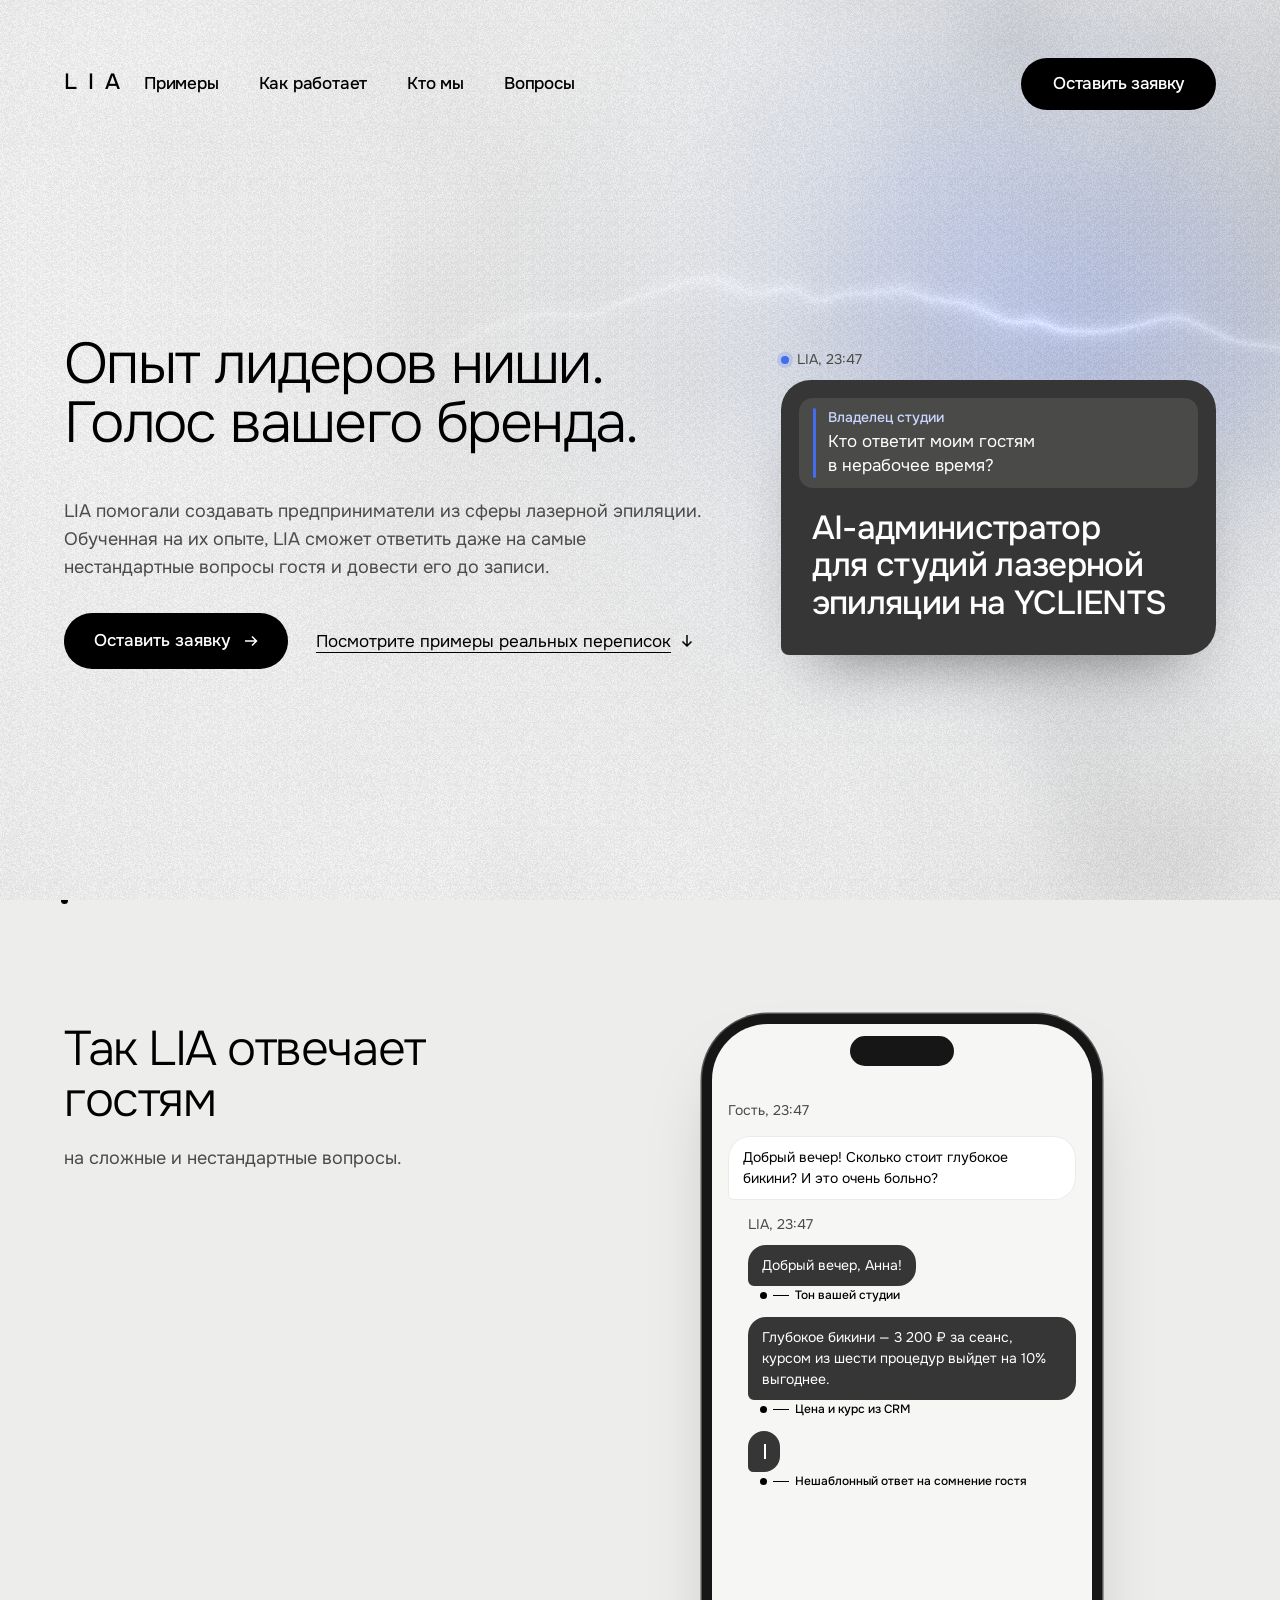
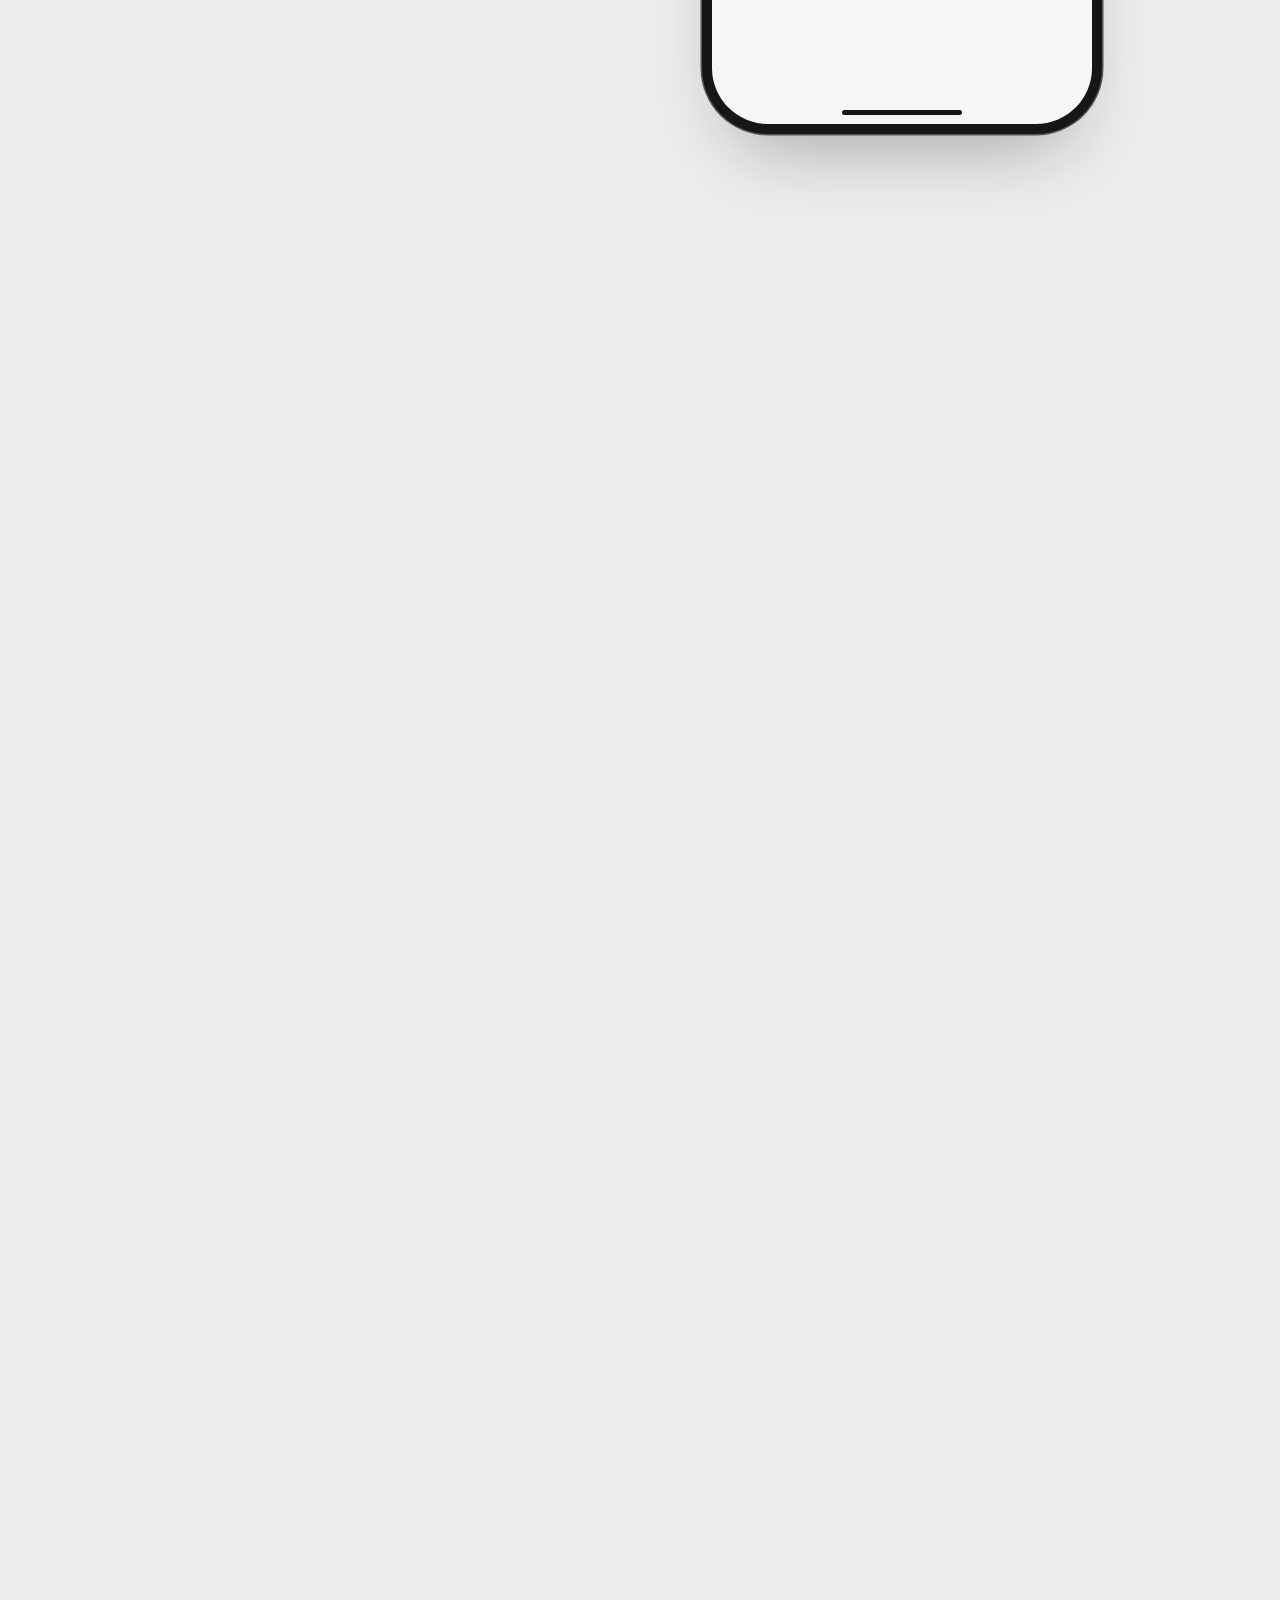
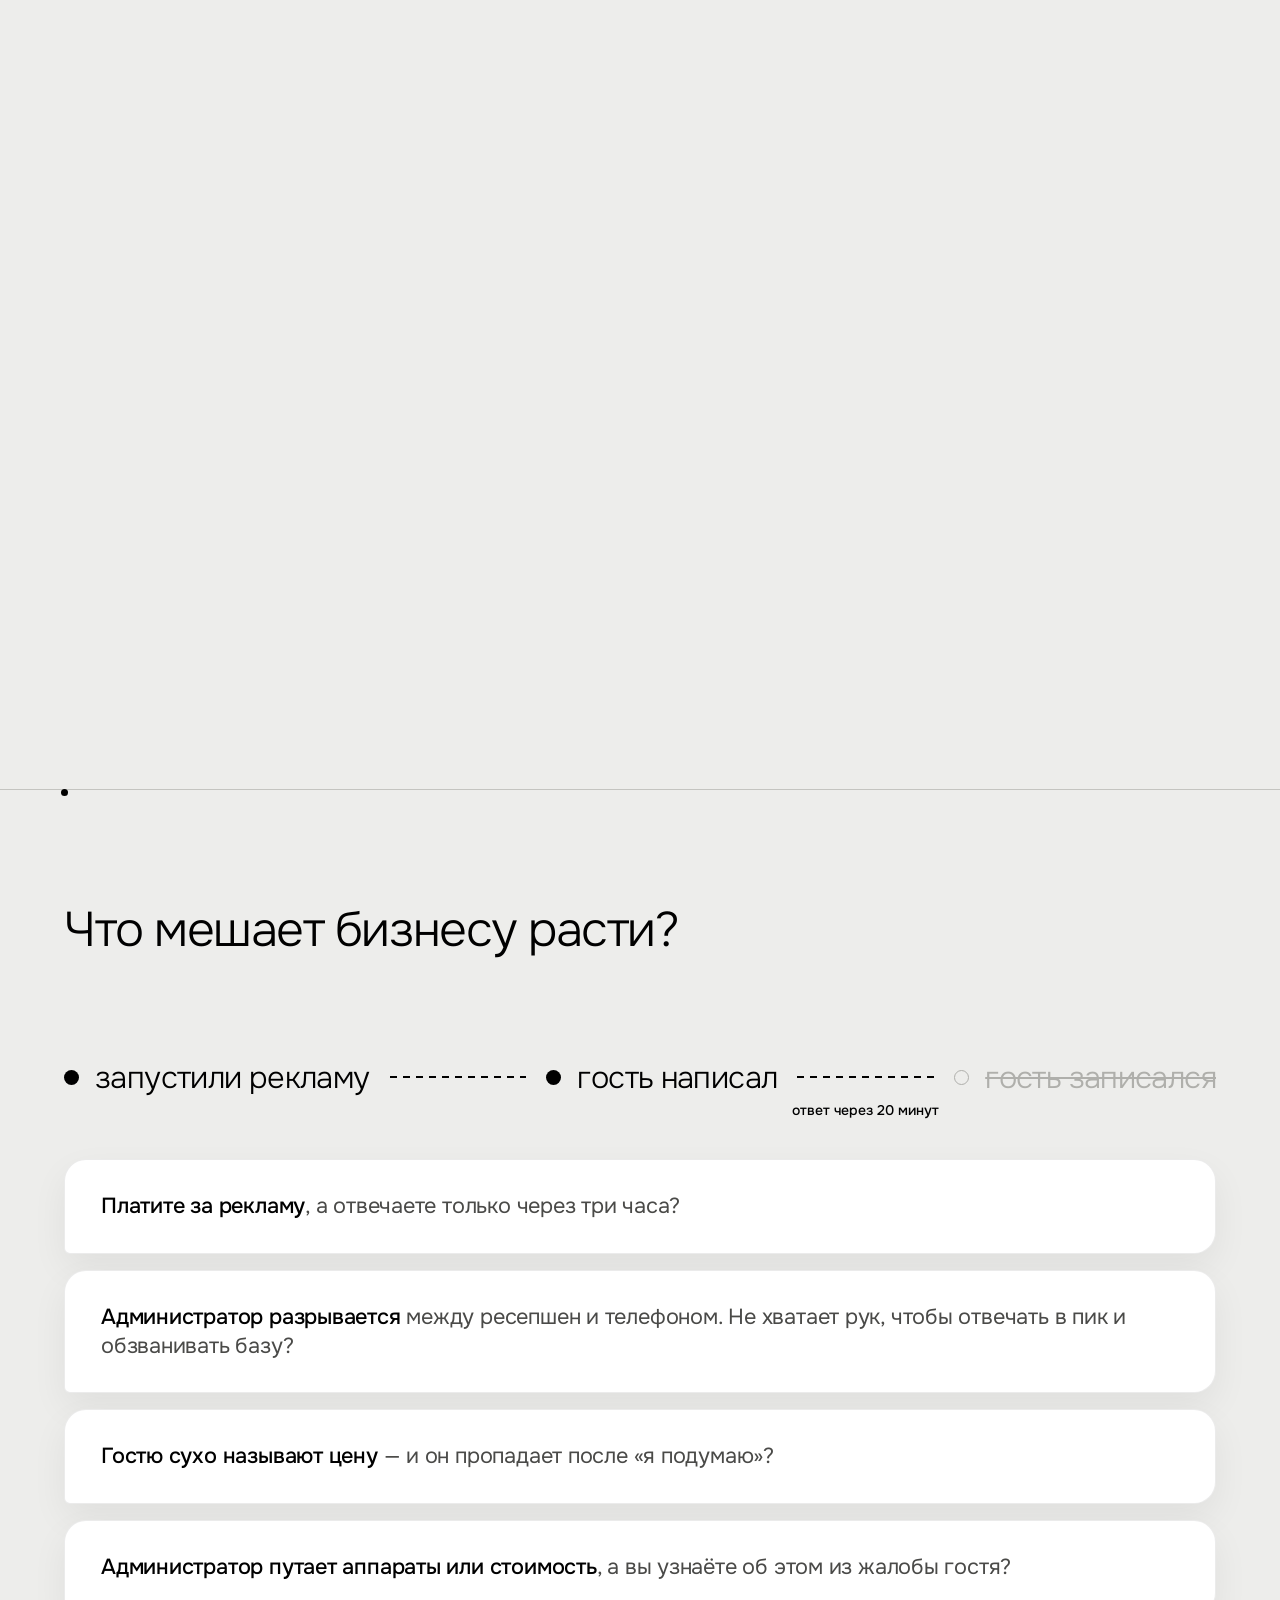
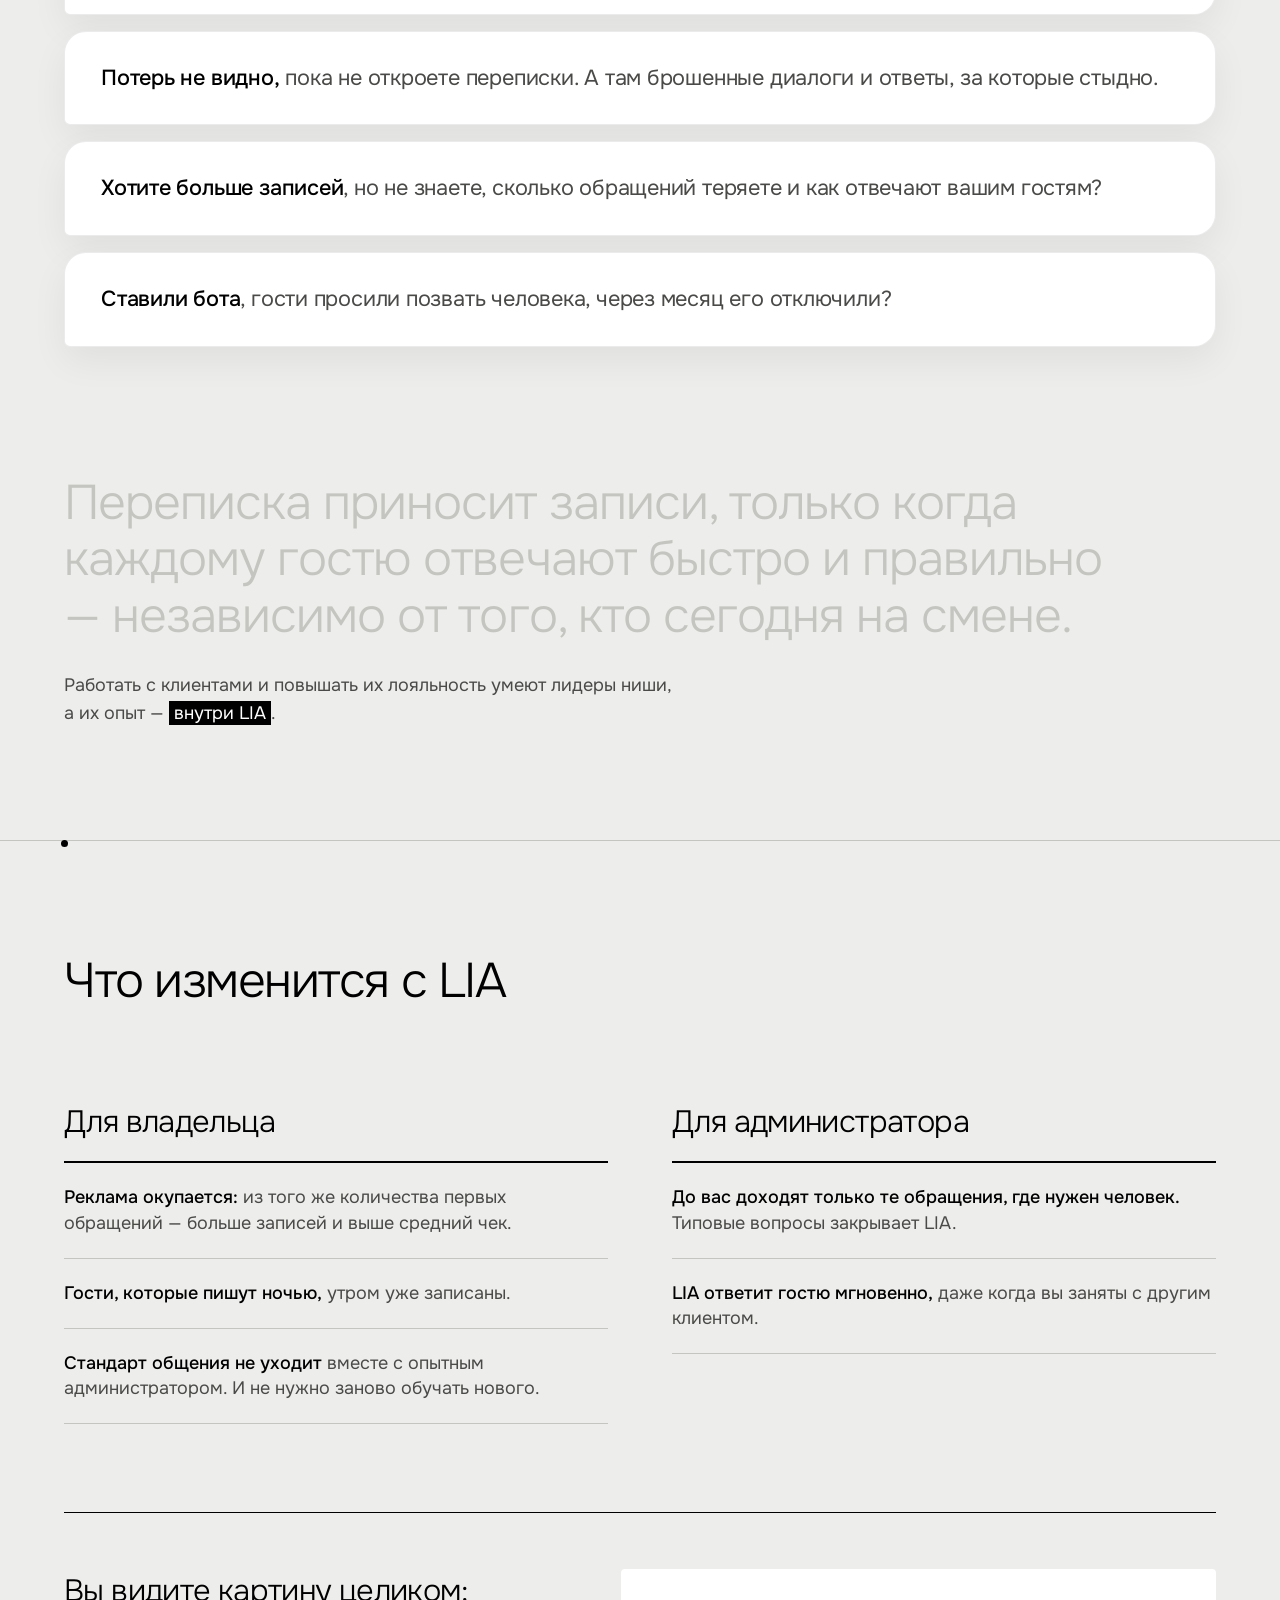
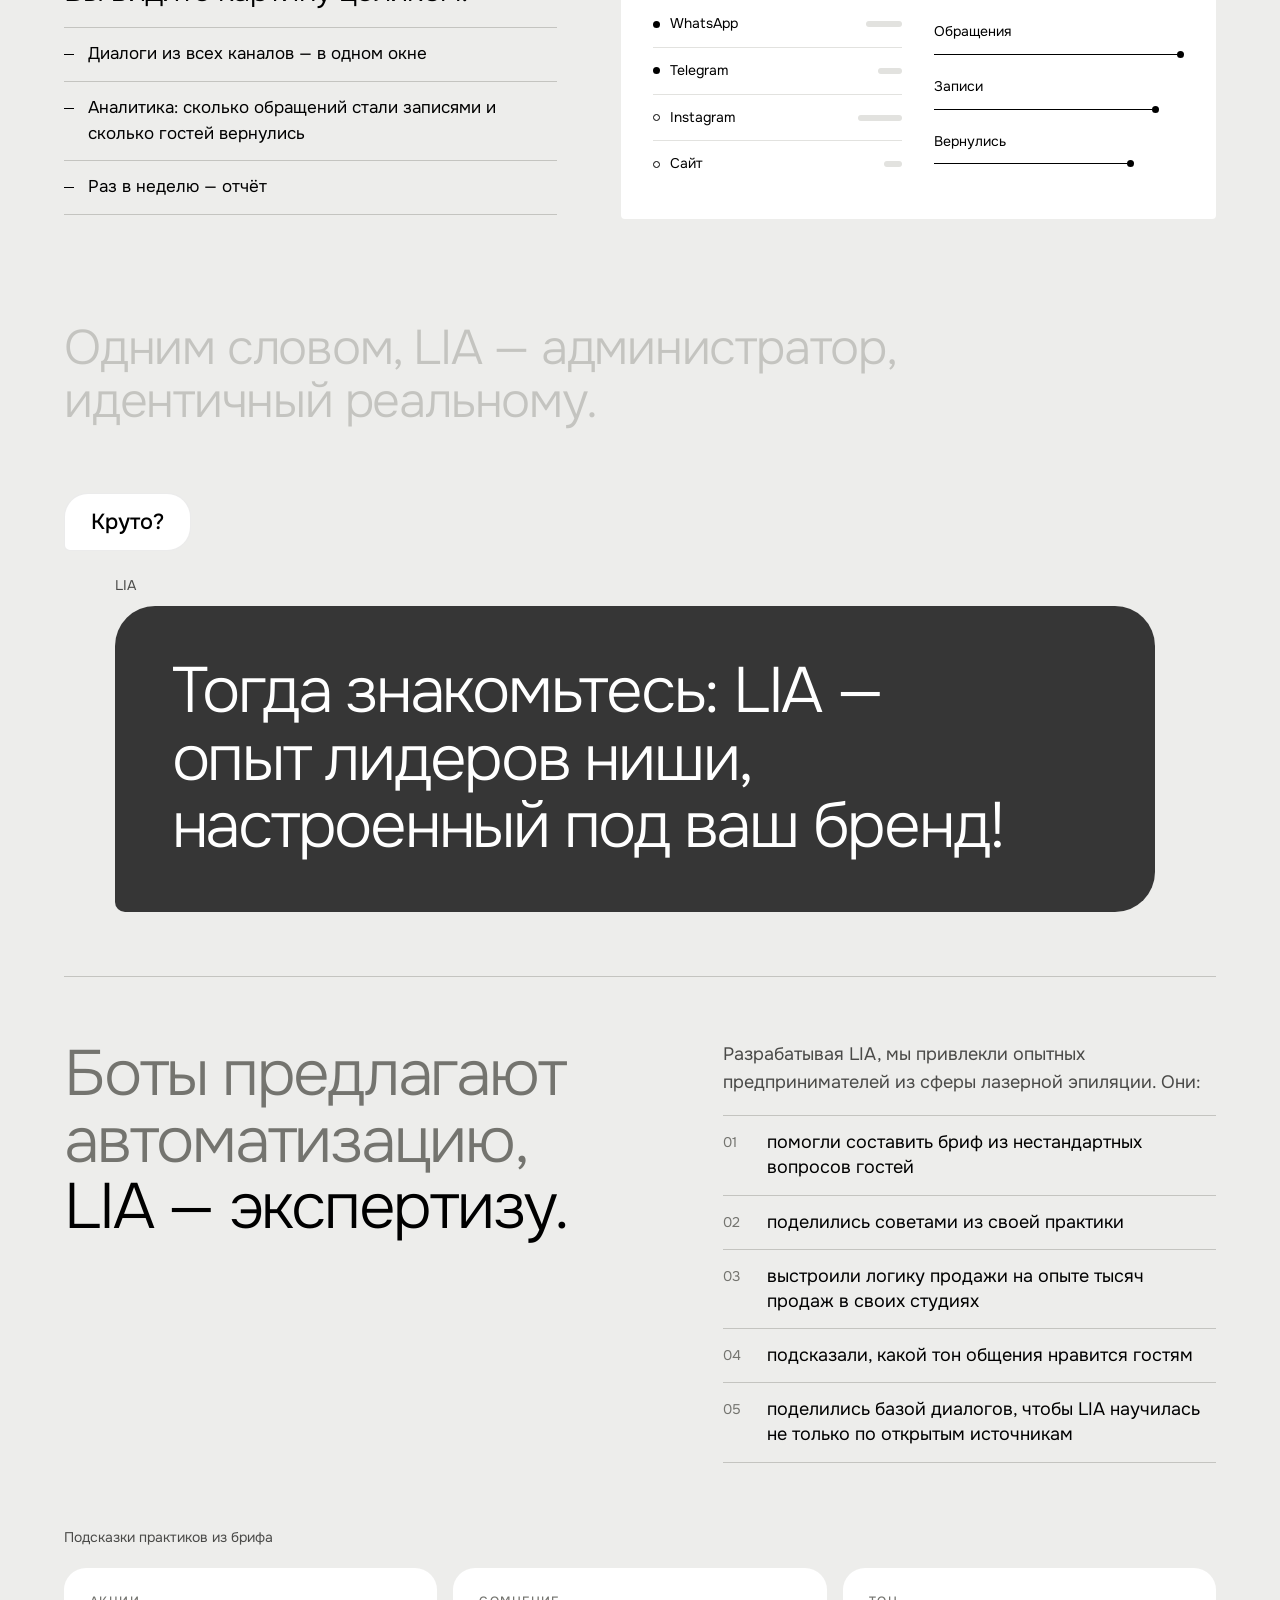
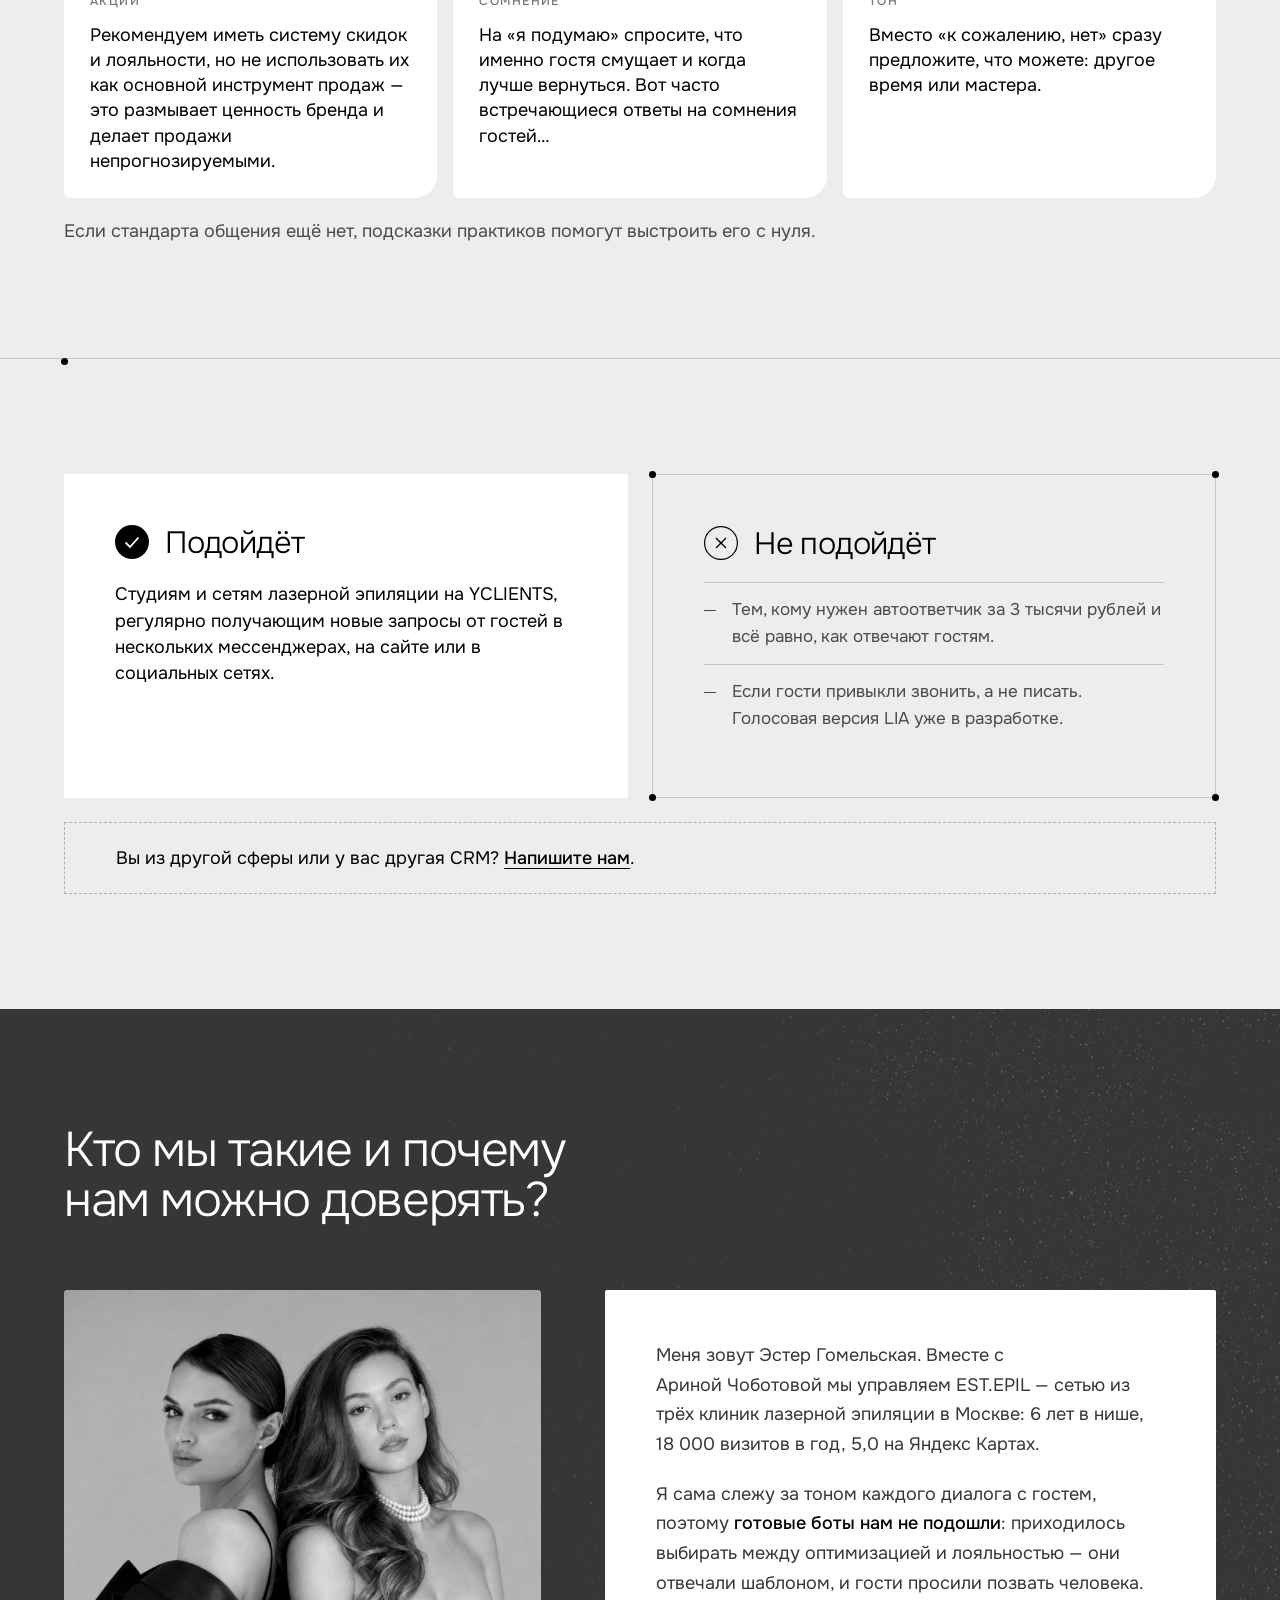
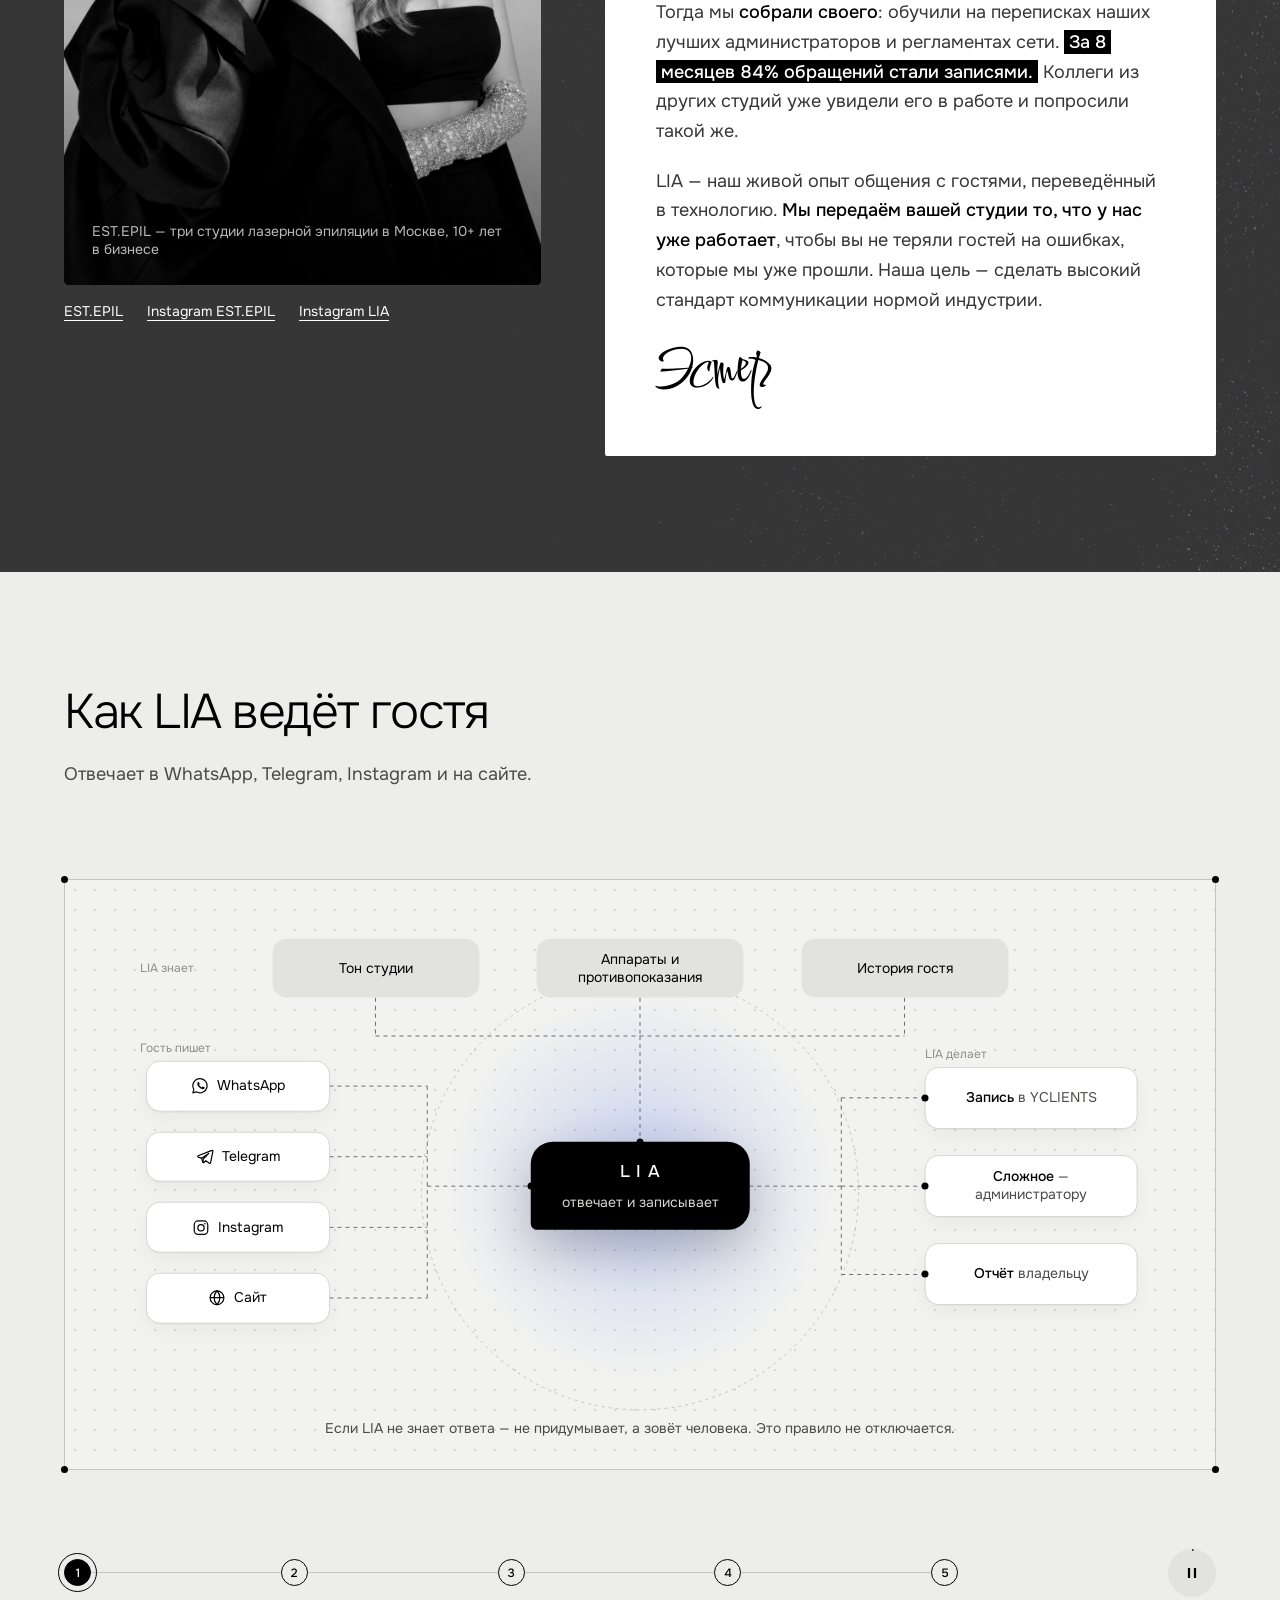
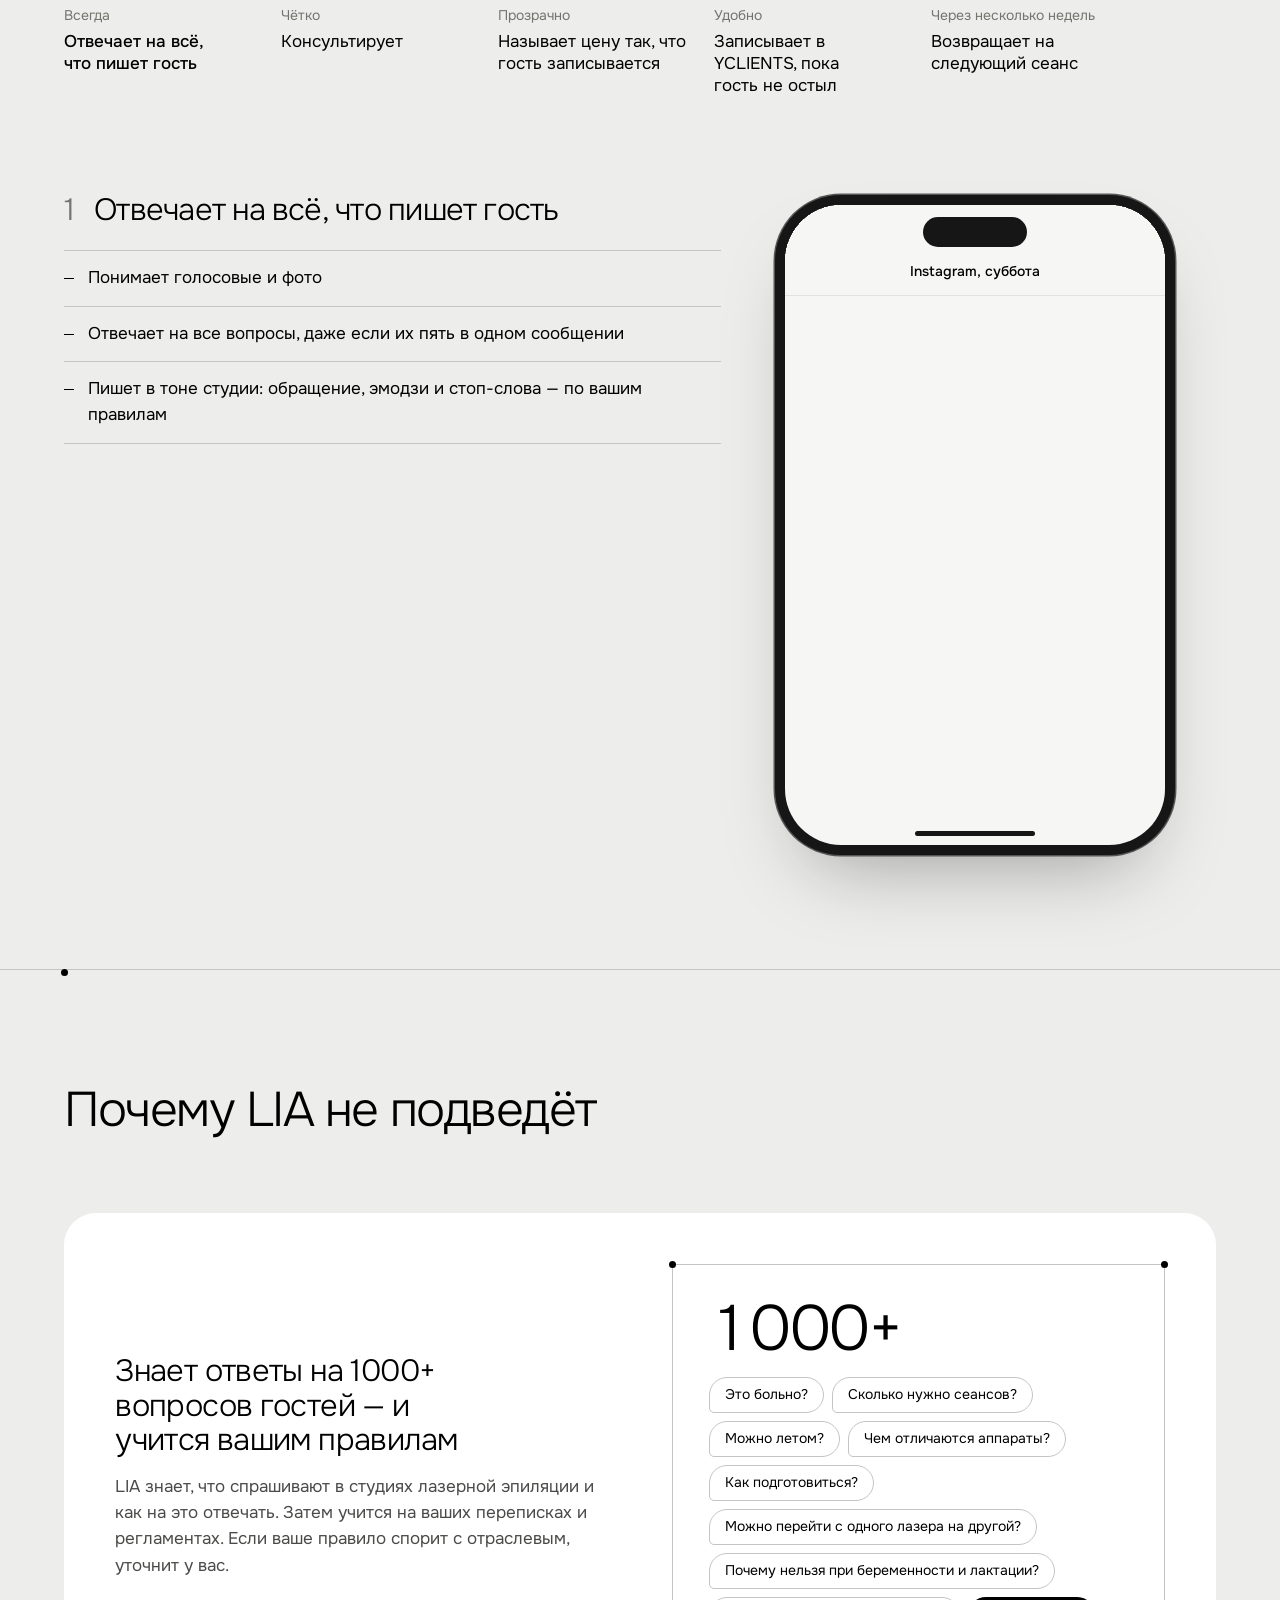
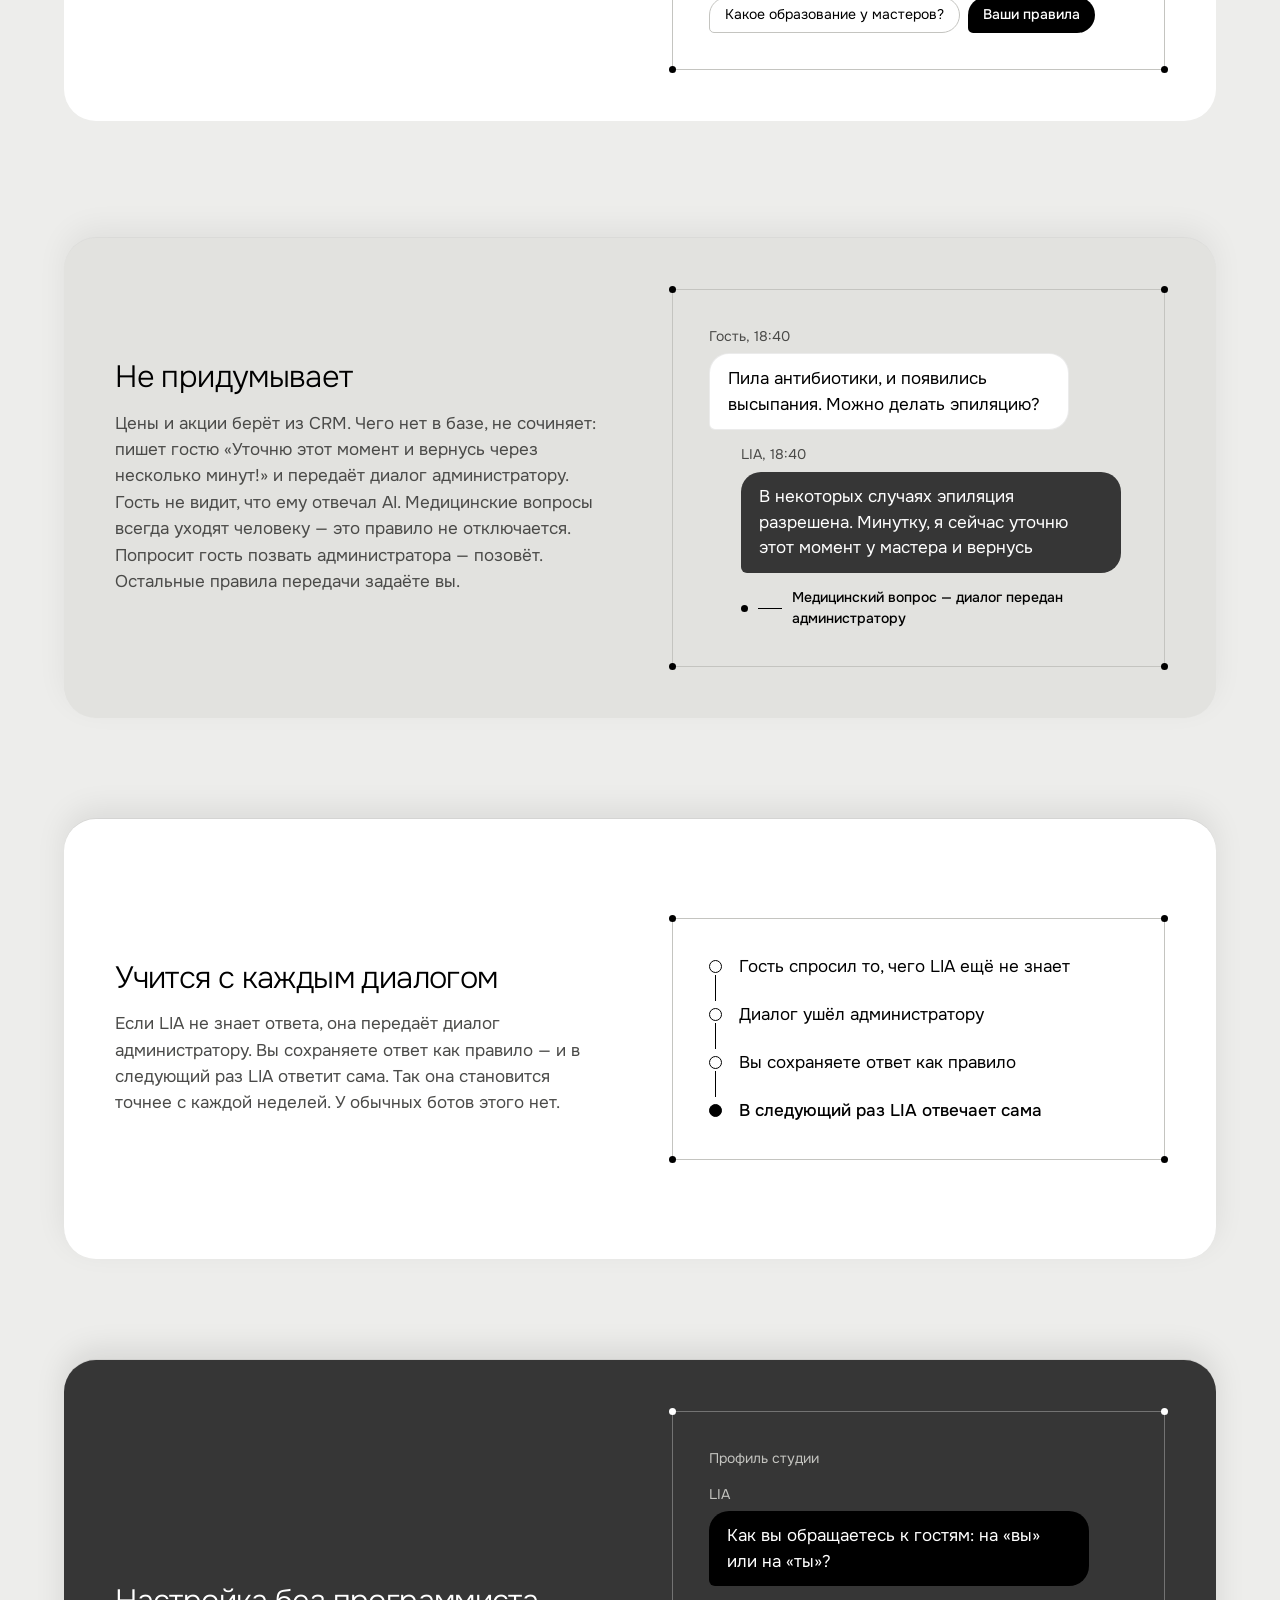
==== commit 813a028c: "Chat note: «Предложение дополнительной услуги, когда уместно» (Sasha's edit) Co-Authored-By: Claude " ====
--- a/index.html
+++ b/index.html
@@ -776,7 +776,7 @@
 <div class="lia-anno" style="height:30px; display:flex; align-items:center; gap:10px; transition:opacity .5s ease, transform .5s ease">
 <span style="flex:none; width:7px; height:7px; margin-left:-3.5px; border-radius:50%; background:#000000"></span>
 <span style="flex:none; width:28px; height:1px; background:#000000"></span>
-<span style="font-size:var(--fs-small); line-height:1.3; font-weight:500">Предложение дополнительной услуги, когда оно уместно</span>
+<span style="font-size:var(--fs-small); line-height:1.3; font-weight:500">Предложение дополнительной услуги, когда уместно</span>
 </div>
 </div>
 <div class="lia-row" data-seg style="position:relative">
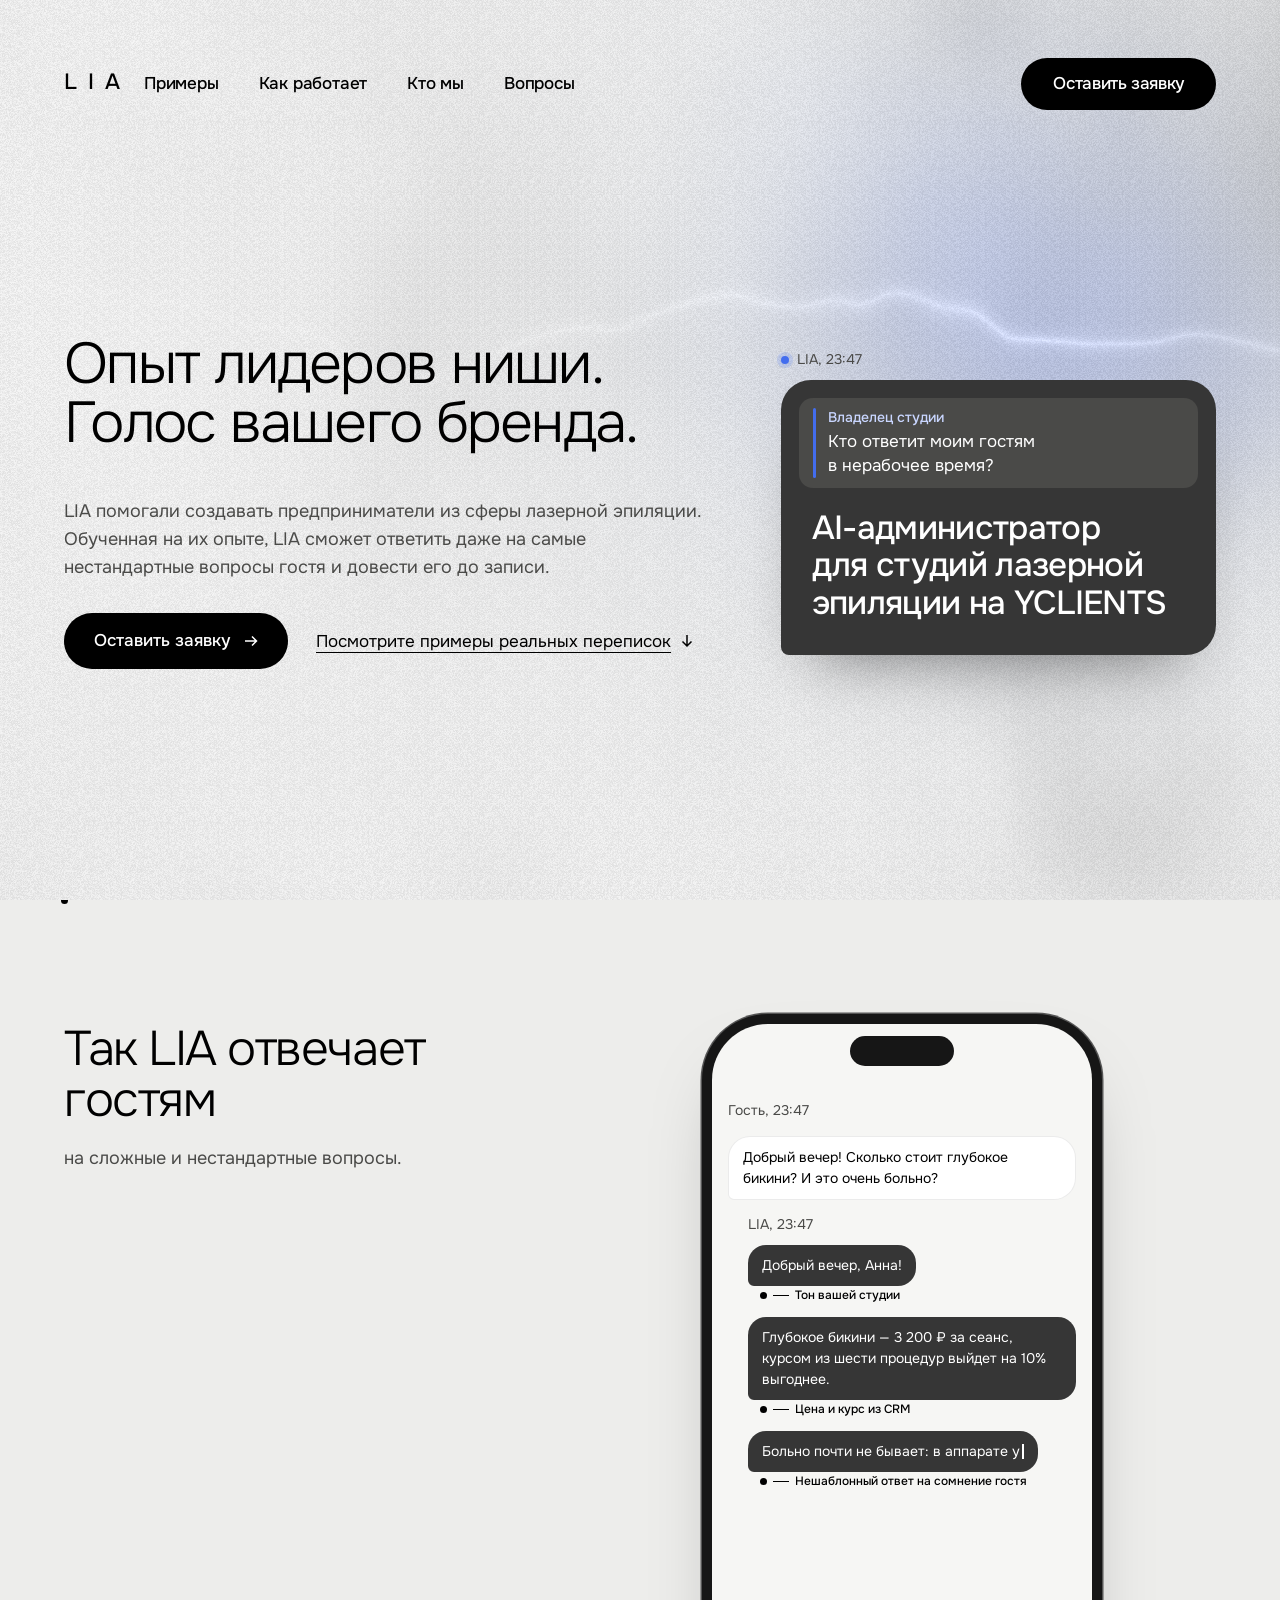
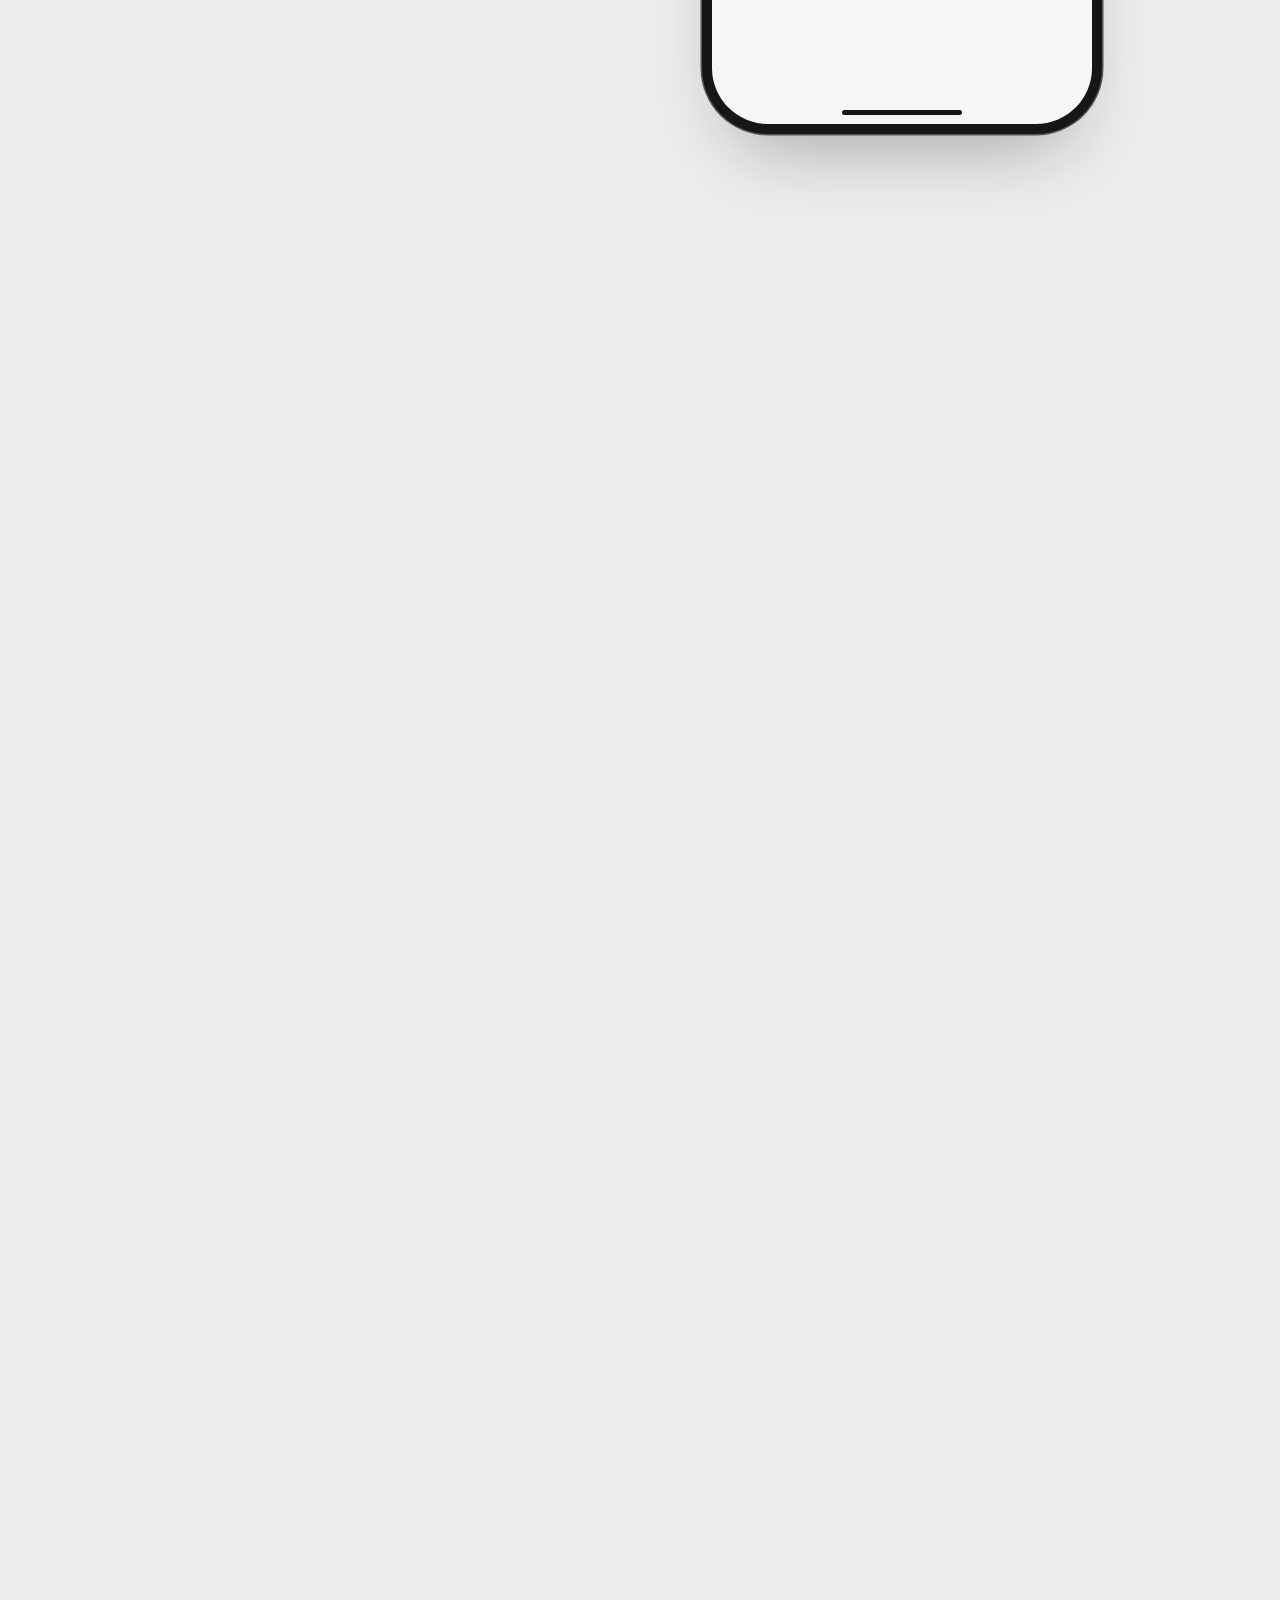
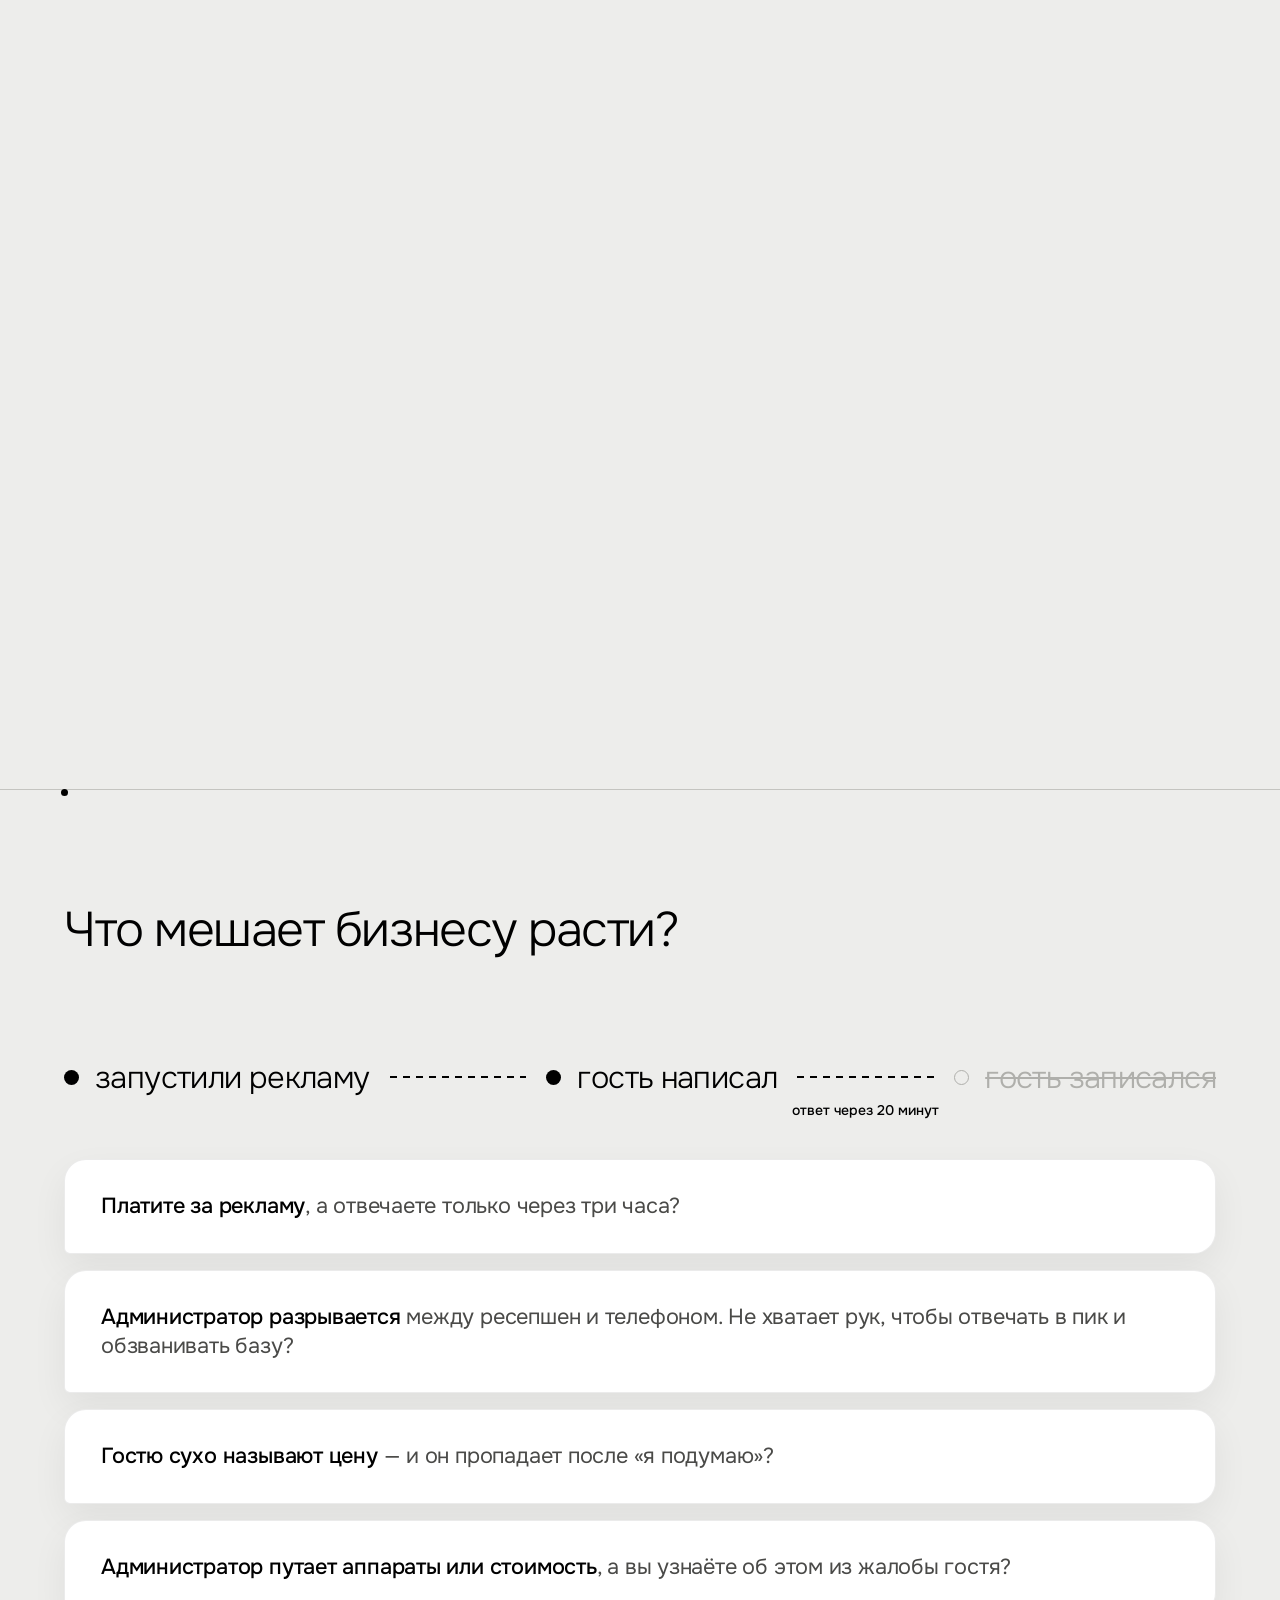
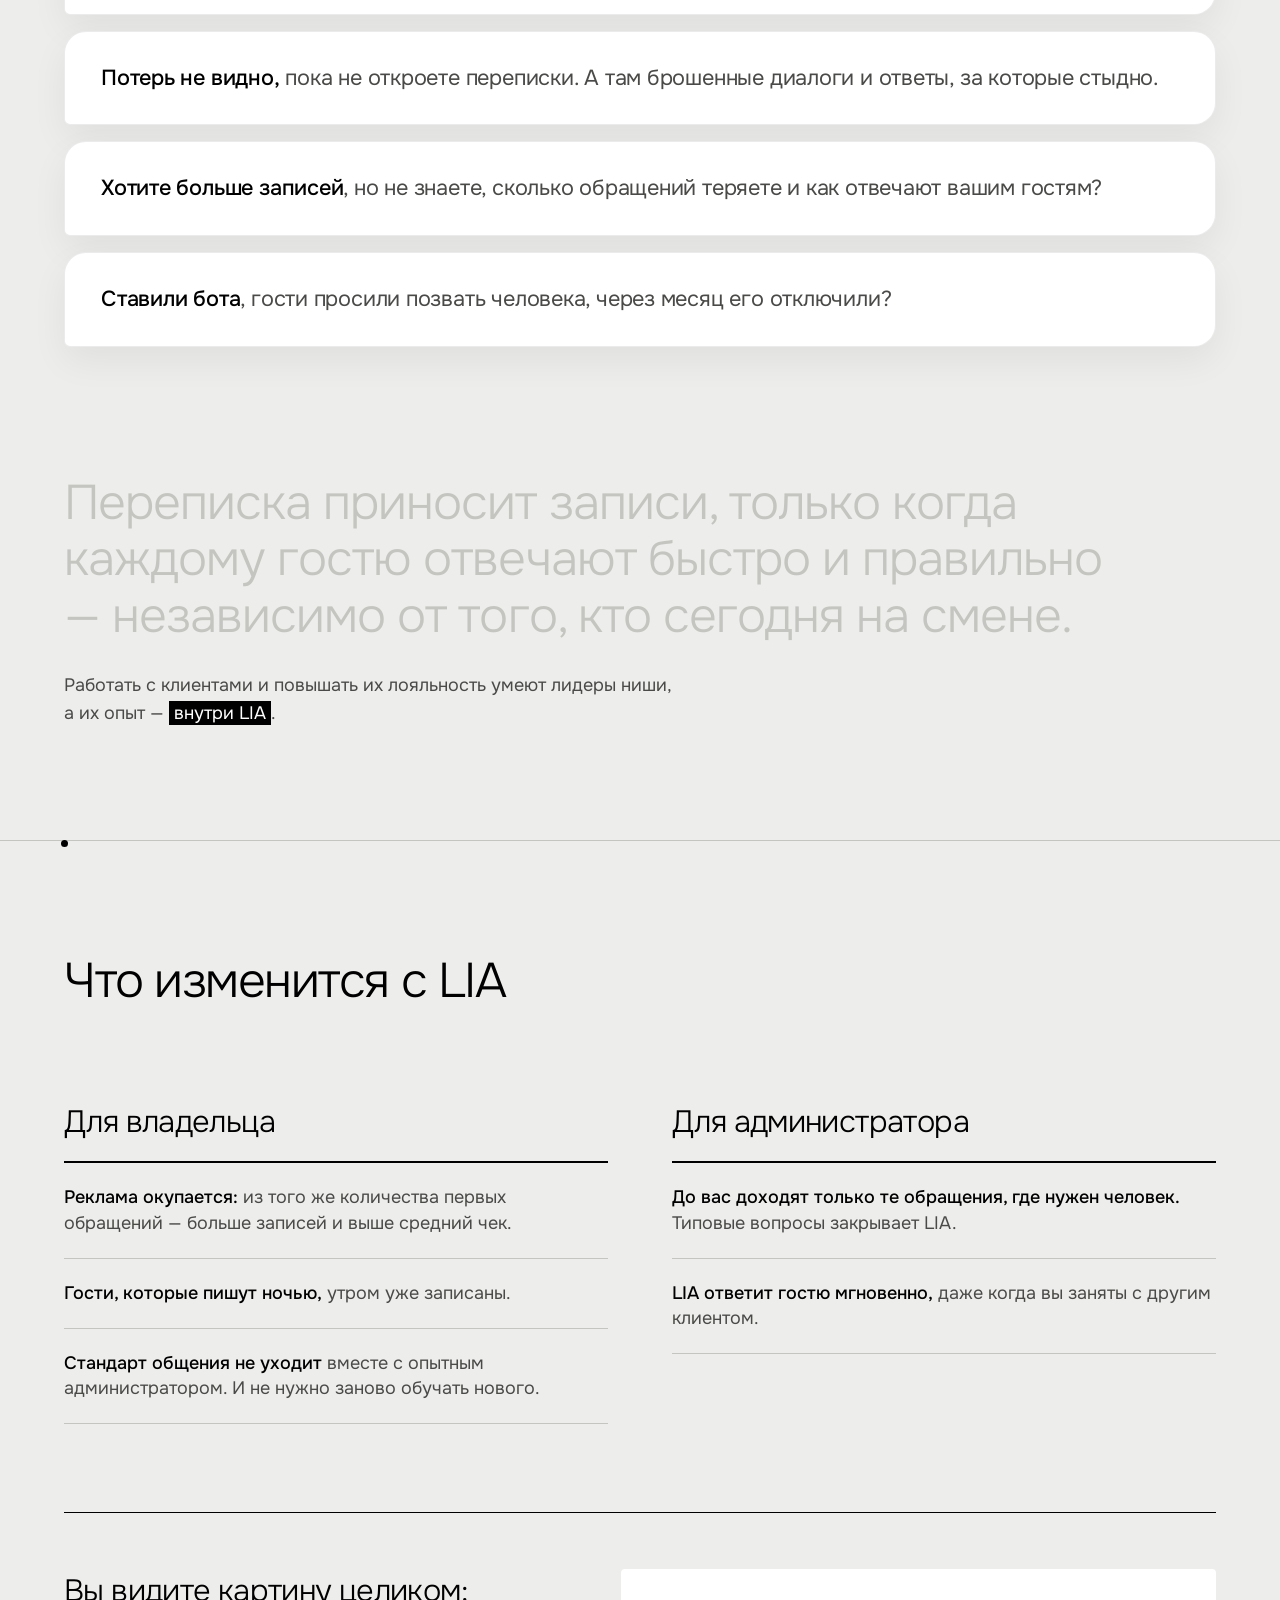
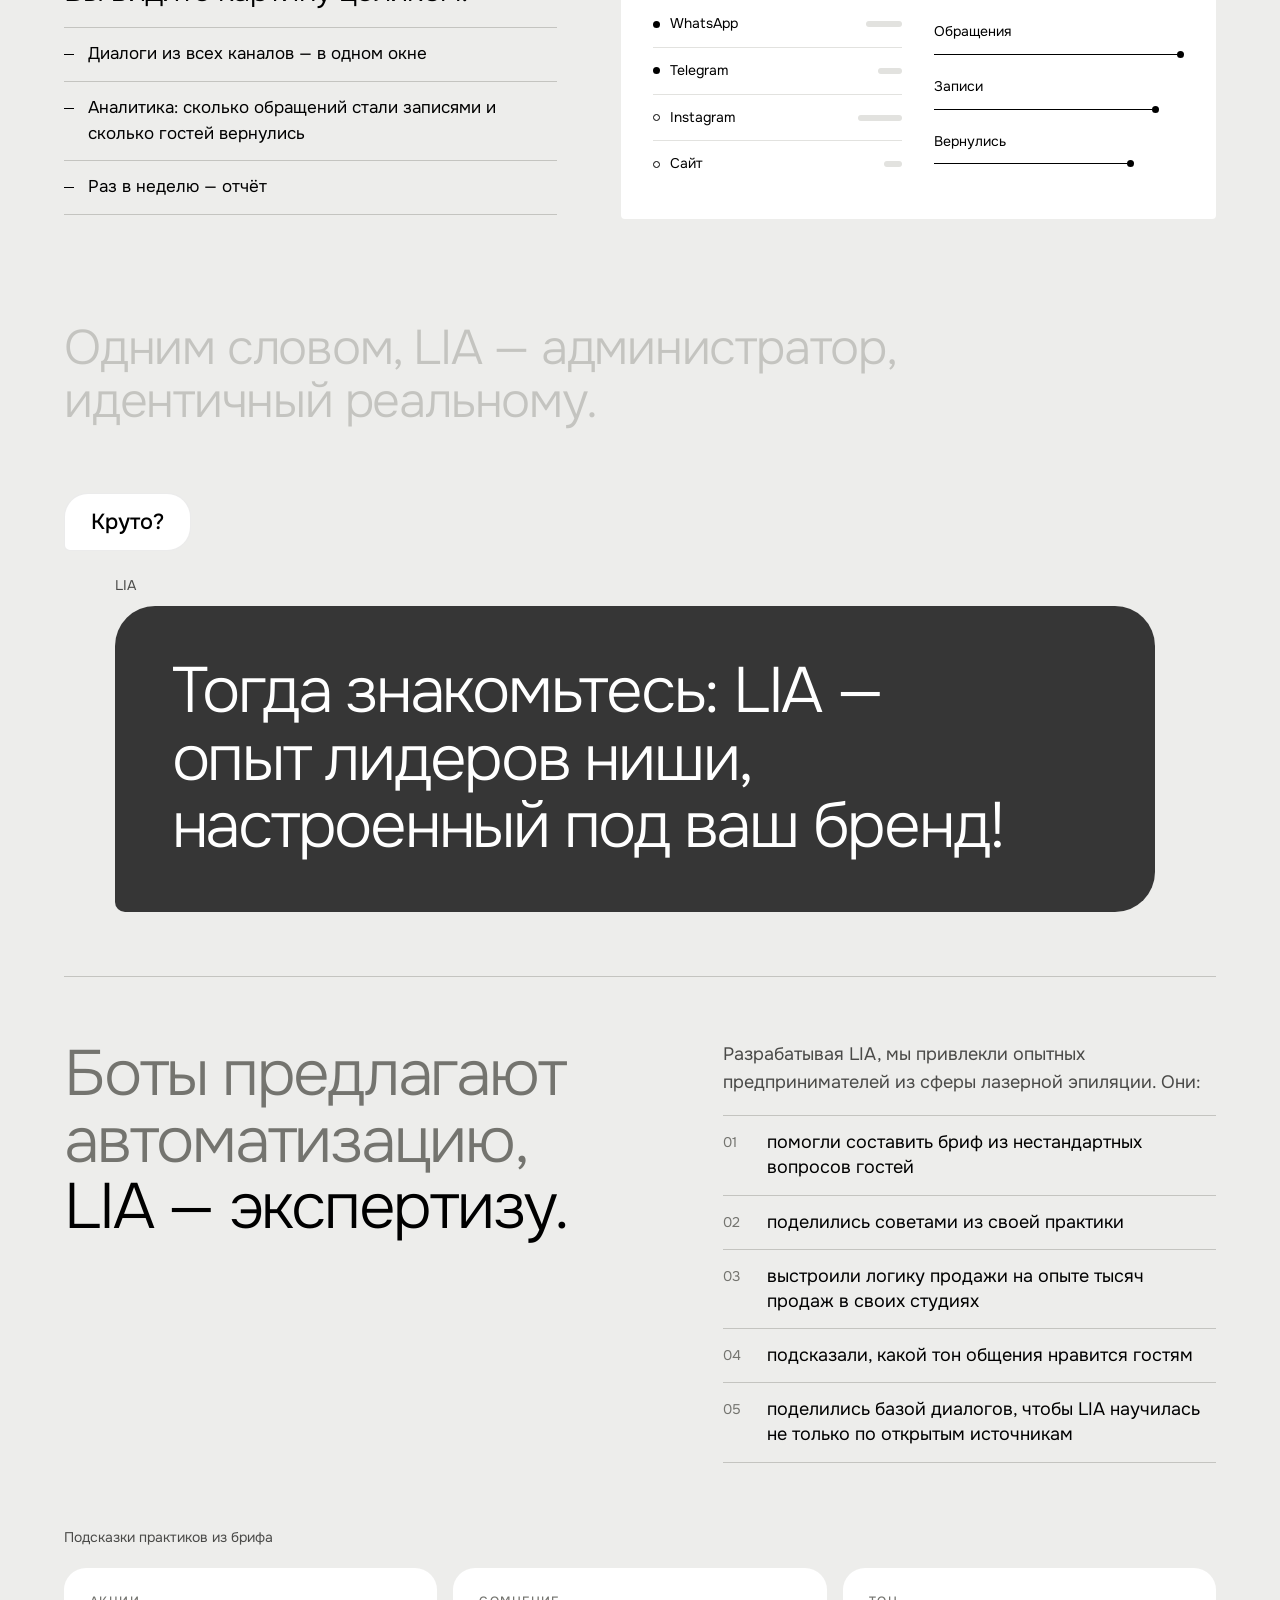
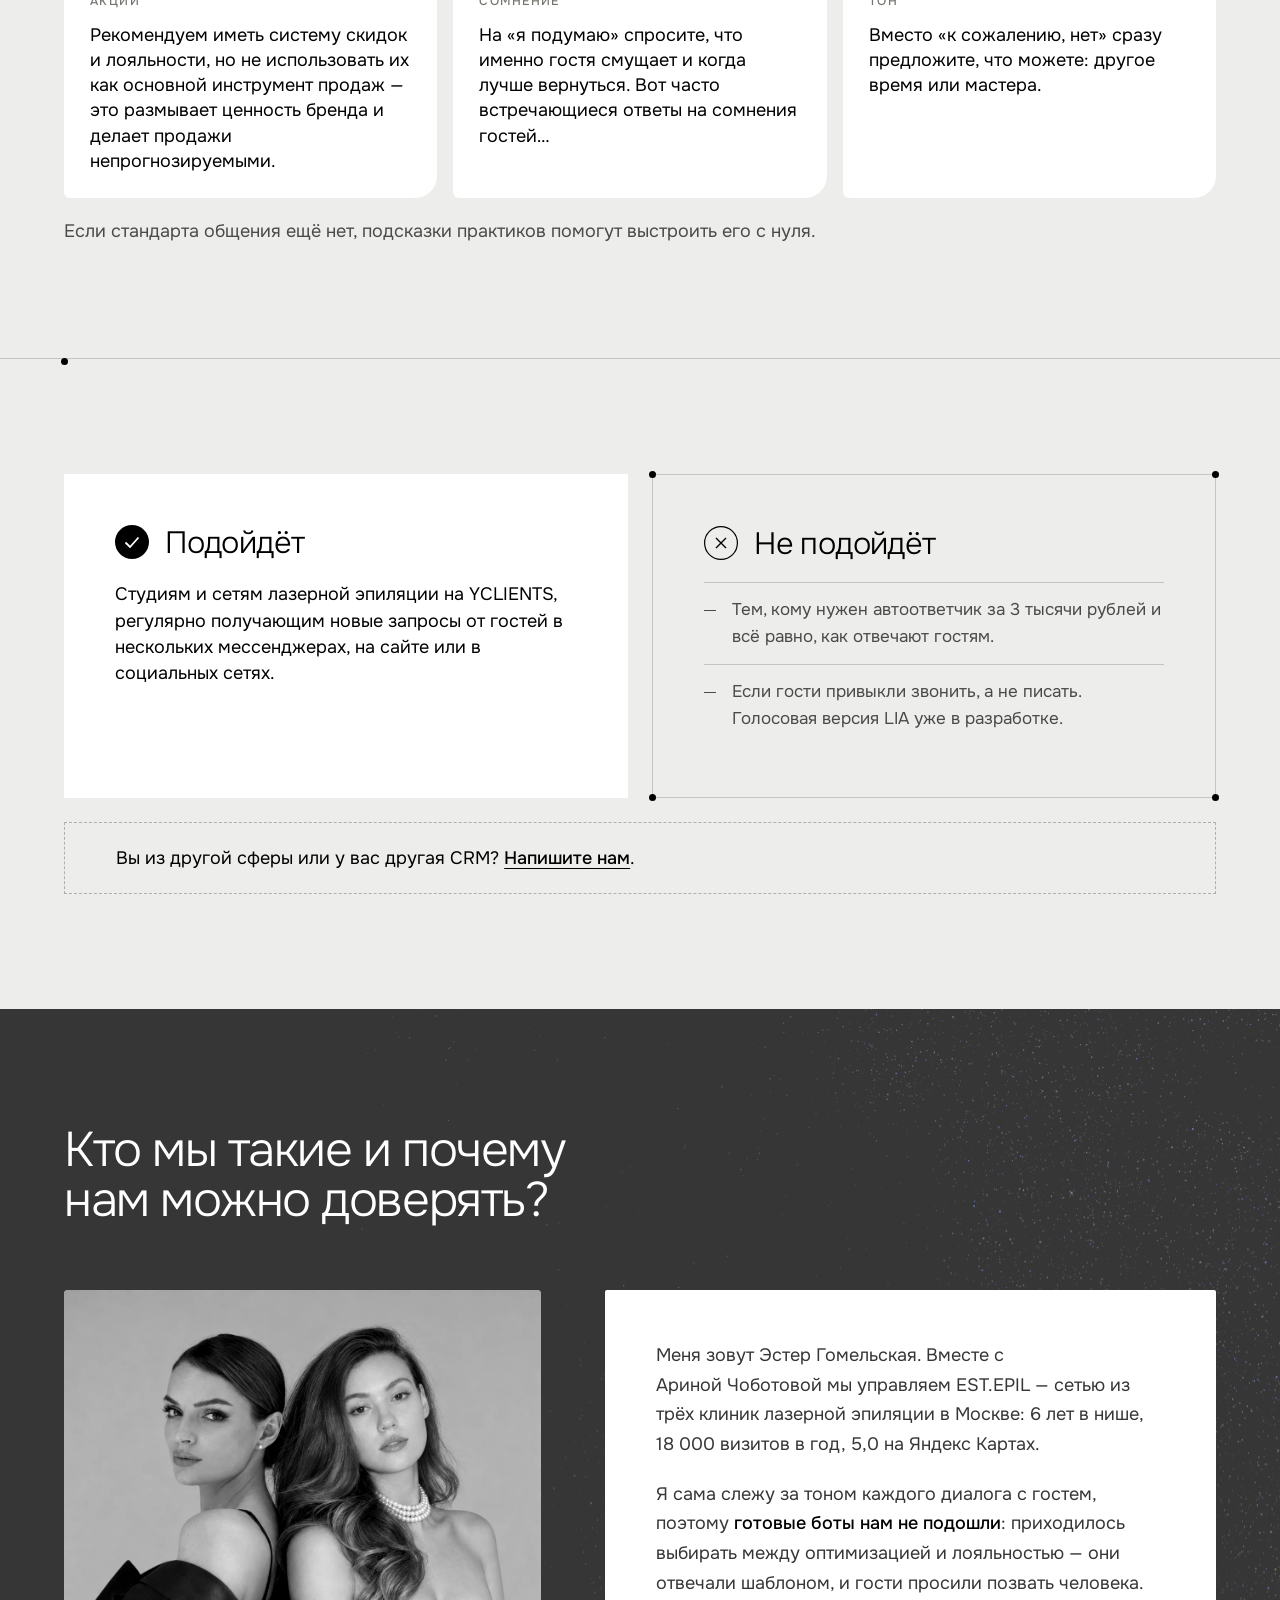
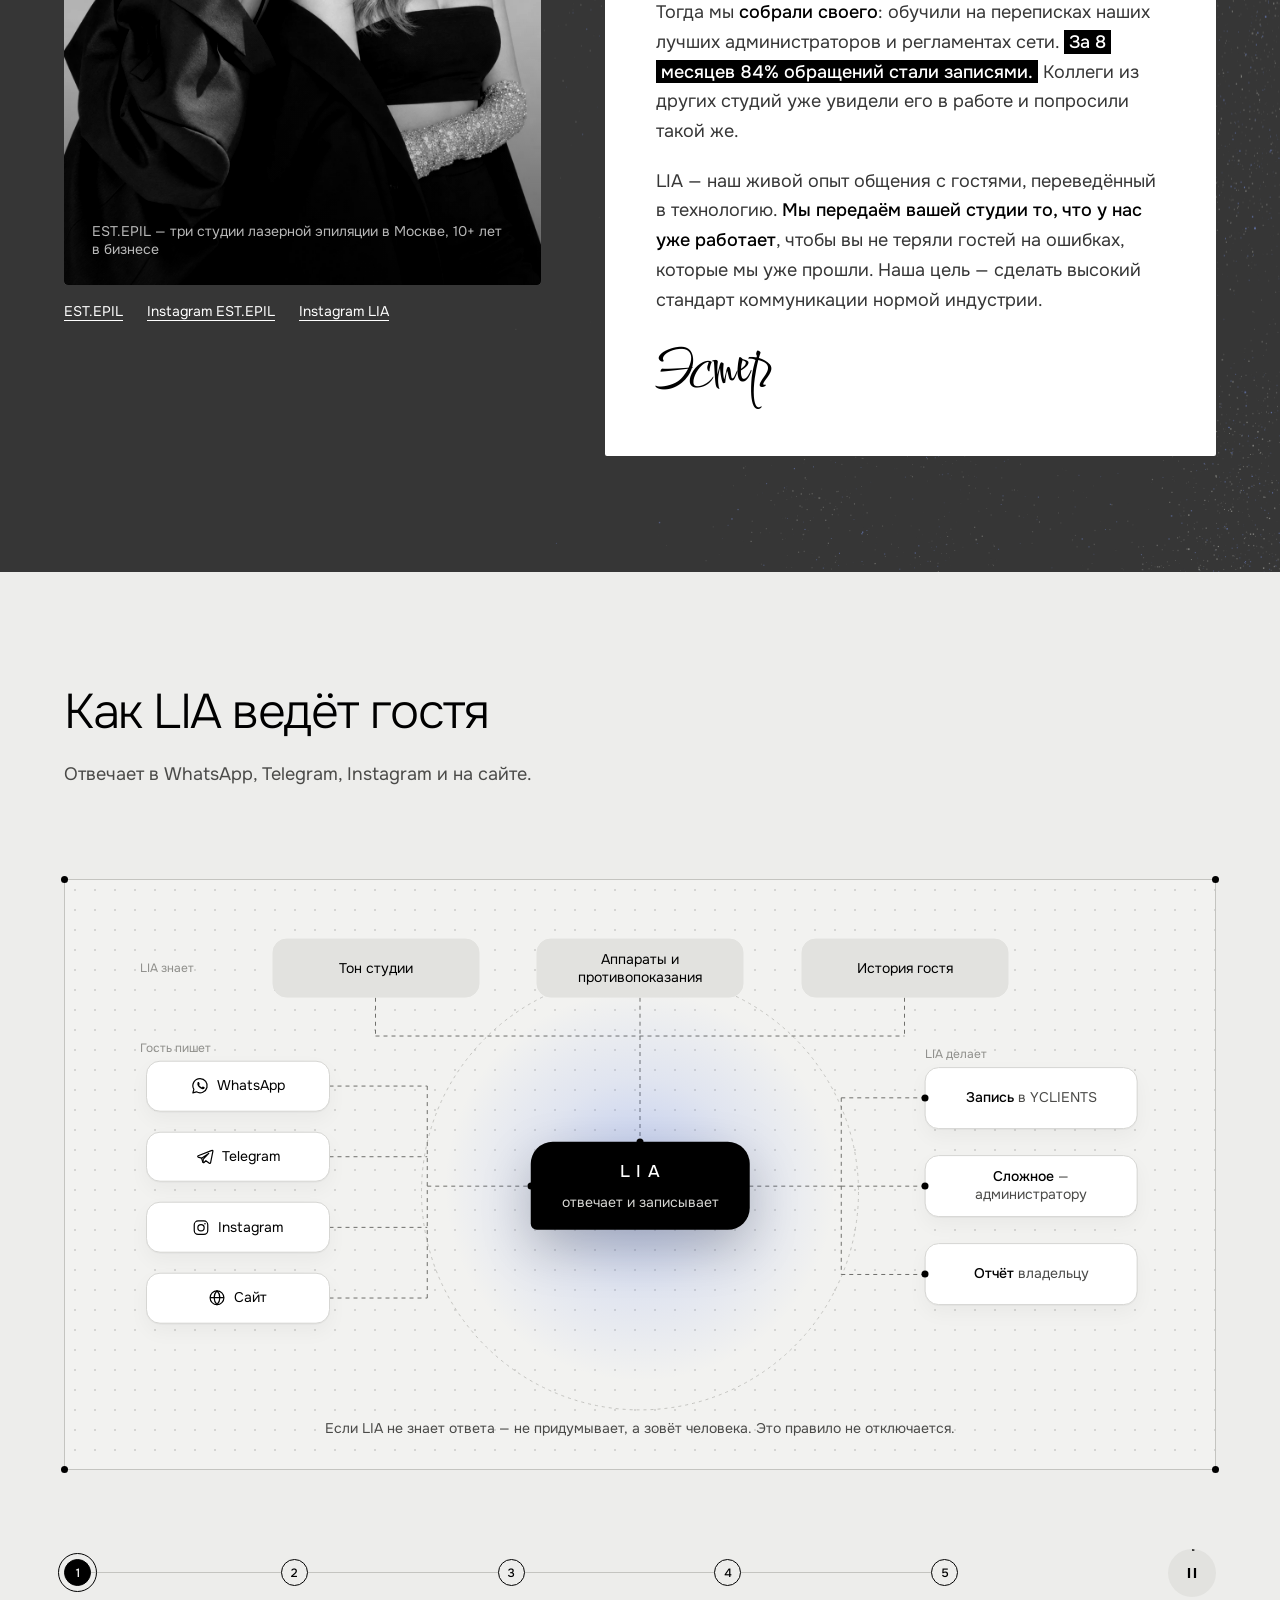
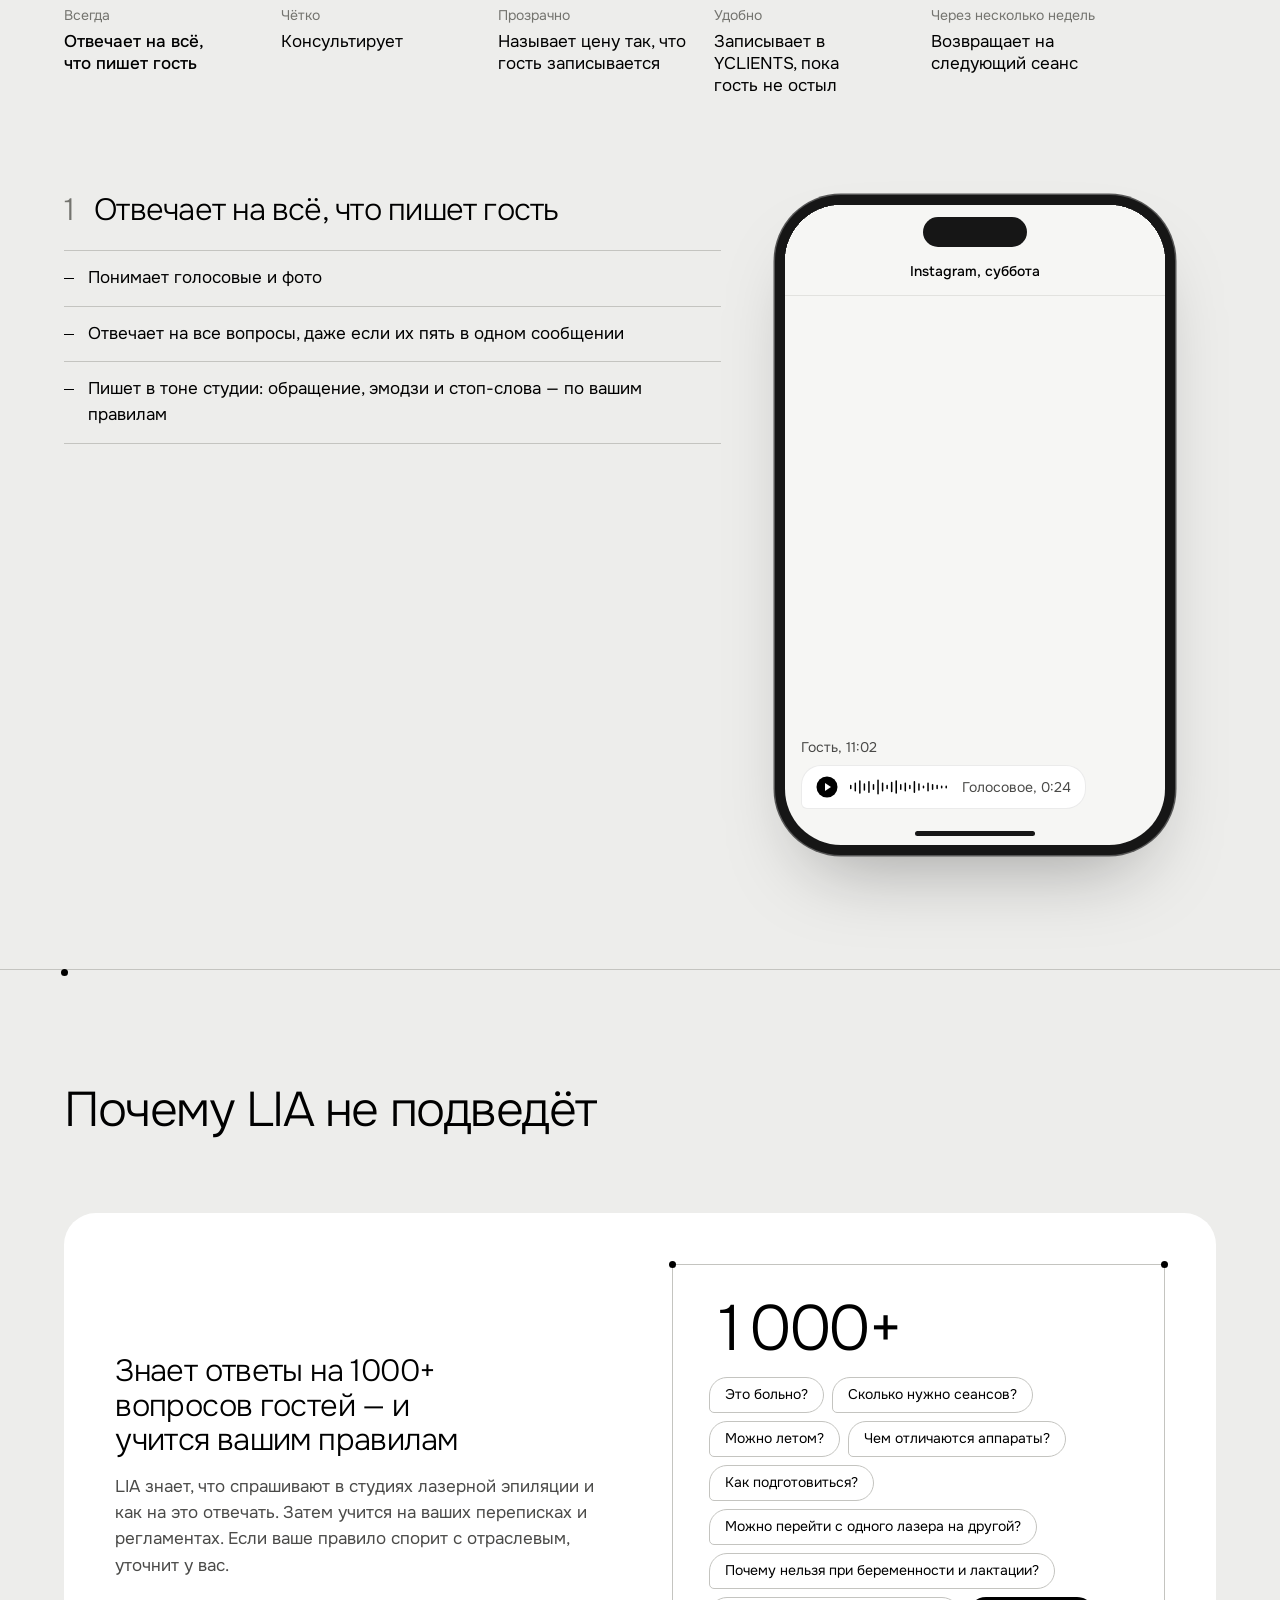
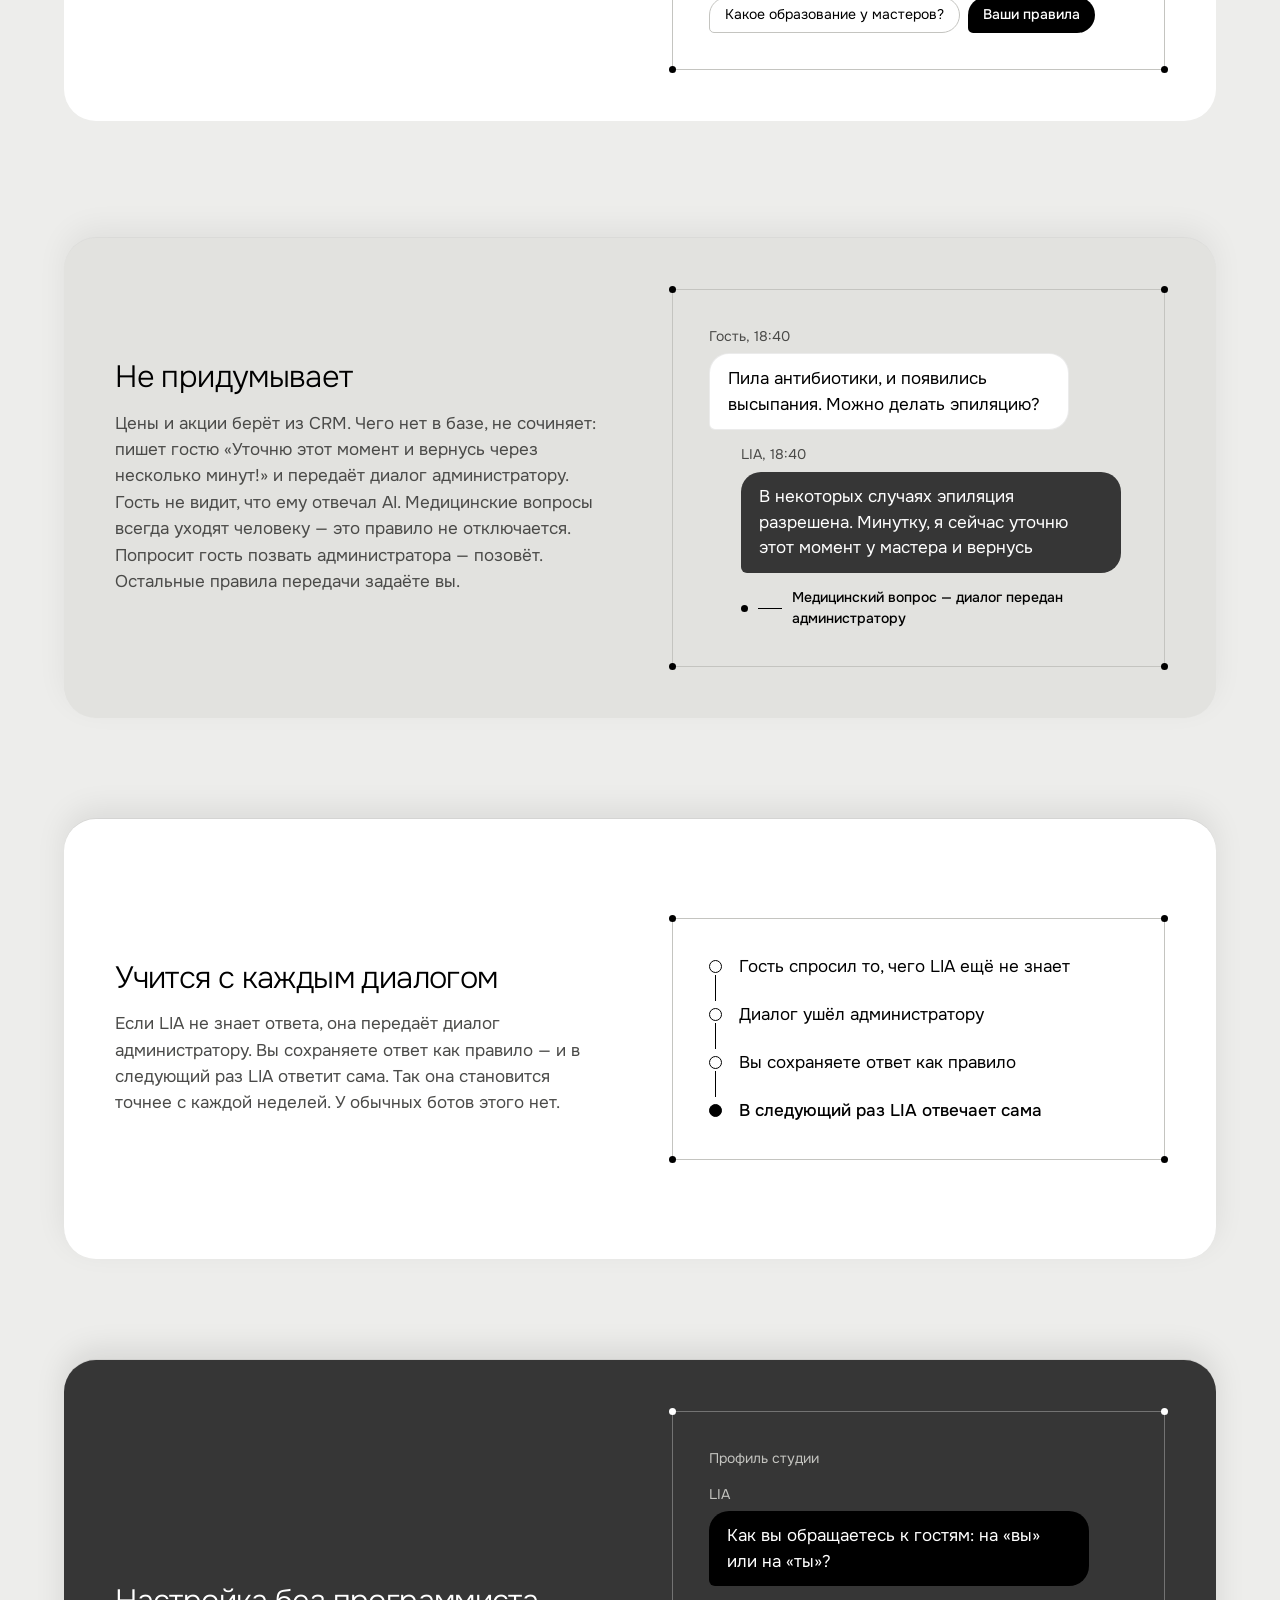
==== commit f9ad699c: "Step chats: Arina's Notion comments applied — Deka Moveo recommendation, course of 8 sessions, studi" ====
--- a/index.html
+++ b/index.html
@@ -1256,13 +1256,15 @@
 <div class="msg" data-who="typing" hidden><div class="b-typing"><span class="dots"><i></i><i></i><i></i></span></div></div>
 <div class="msg" data-who="lia"><div class="b-lia">Спасибо! Одну секунду, сейчас подскажу…</div></div>
 <div class="msg" data-who="typing" hidden><div class="b-typing"><span class="dots"><i></i><i></i><i></i></span></div></div>
-<div class="msg" data-who="lia"><div class="b-lia">Вам подойдёт [аппарат], обычно это [N] сеансов. Пришлю памятку: как подготовиться и какие есть противопоказания.</div></div>
+<div class="msg" data-who="lia"><div class="b-lia">По снимку видна зона голеней: для светлой кожи и тёмных жёстких волос отлично подойдёт александритовый лазер Deka Moveo — он будет максимально эффективен.</div></div>
+<div class="msg" data-who="typing" hidden><div class="b-typing"><span class="dots"><i></i><i></i><i></i></span></div></div>
+<div class="msg" data-who="lia"><div class="b-lia">Параметры процедуры и окончательный выбор аппарата подберёт мастер на месте. Пришлю памятку: как подготовиться и какие есть противопоказания.</div></div>
 <div class="msg" data-who="note"><div class="b-note"><span class="d"></span><span class="l"></span><span>Гость придёт подготовленным</span></div></div>
 </div>
 <div class="chat" data-chat="2" data-channel="Telegram, понедельник" hidden>
 <div class="msg" data-who="guest"><span class="msg-time">Гость, 21:05</span><div class="b-guest">А сколько это будет стоить?</div></div>
 <div class="msg" data-who="typing" hidden><div class="b-typing"><span class="dots"><i></i><i></i><i></i></span></div></div>
-<div class="msg" data-who="lia"><span class="msg-time">LIA, 21:05</span><div class="b-lia">Ноги полностью — 6&nbsp;500&nbsp;₽ за сеанс. Чтобы волосы не возвращались, нужен курс из [N] сеансов — курсом выйдет на 10% выгоднее.</div></div>
+<div class="msg" data-who="lia"><span class="msg-time">LIA, 21:05</span><div class="b-lia">Ноги полностью — 6&nbsp;500&nbsp;₽ за сеанс. Для достижения максимального эффекта рекомендуем курс из 8 сеансов — курсом выйдет на 10% выгоднее.</div></div>
 <div class="msg" data-who="guest"><div class="b-guest">Дороговато, я подумаю</div></div>
 <div class="msg" data-who="typing" hidden><div class="b-typing"><span class="dots"><i></i><i></i><i></i></span></div></div>
 <div class="msg" data-who="lia"><div class="b-lia">Понимаю. Подскажите, что смущает — сумма сразу или количество сеансов? Курс можно оплачивать по одному сеансу. А если добавить подмышки, вместе выйдет быстрее и дешевле.</div></div>
@@ -1270,7 +1272,7 @@
 <div class="chat" data-chat="3" data-channel="Instagram, среда" hidden>
 <div class="msg" data-who="guest"><span class="msg-time">Гость, 22:14</span><div class="b-guest">Хорошо, давайте попробуем</div></div>
 <div class="msg" data-who="typing" hidden><div class="b-typing"><span class="dots"><i></i><i></i><i></i></span></div></div>
-<div class="msg" data-who="lia"><span class="msg-time">LIA, 22:14</span><div class="b-lia">В студии на [адрес] у Марины есть четверг, 19:30 и пятница, 11:00. Как вам удобнее?</div></div>
+<div class="msg" data-who="lia"><span class="msg-time">LIA, 22:14</span><div class="b-lia">В студии на Маяковской у Марины есть четверг, 19:30 и пятница, 11:00. Как вам удобнее?</div></div>
 <div class="msg" data-who="guest"><div class="b-guest">Четверг</div></div>
 <div class="msg" data-who="typing" hidden><div class="b-typing"><span class="dots"><i></i><i></i><i></i></span></div></div>
 <div class="msg" data-who="lia"><div class="b-lia">Записала вас на четверг, 19:30. Накануне пришлю напоминание и памятку.</div></div>
